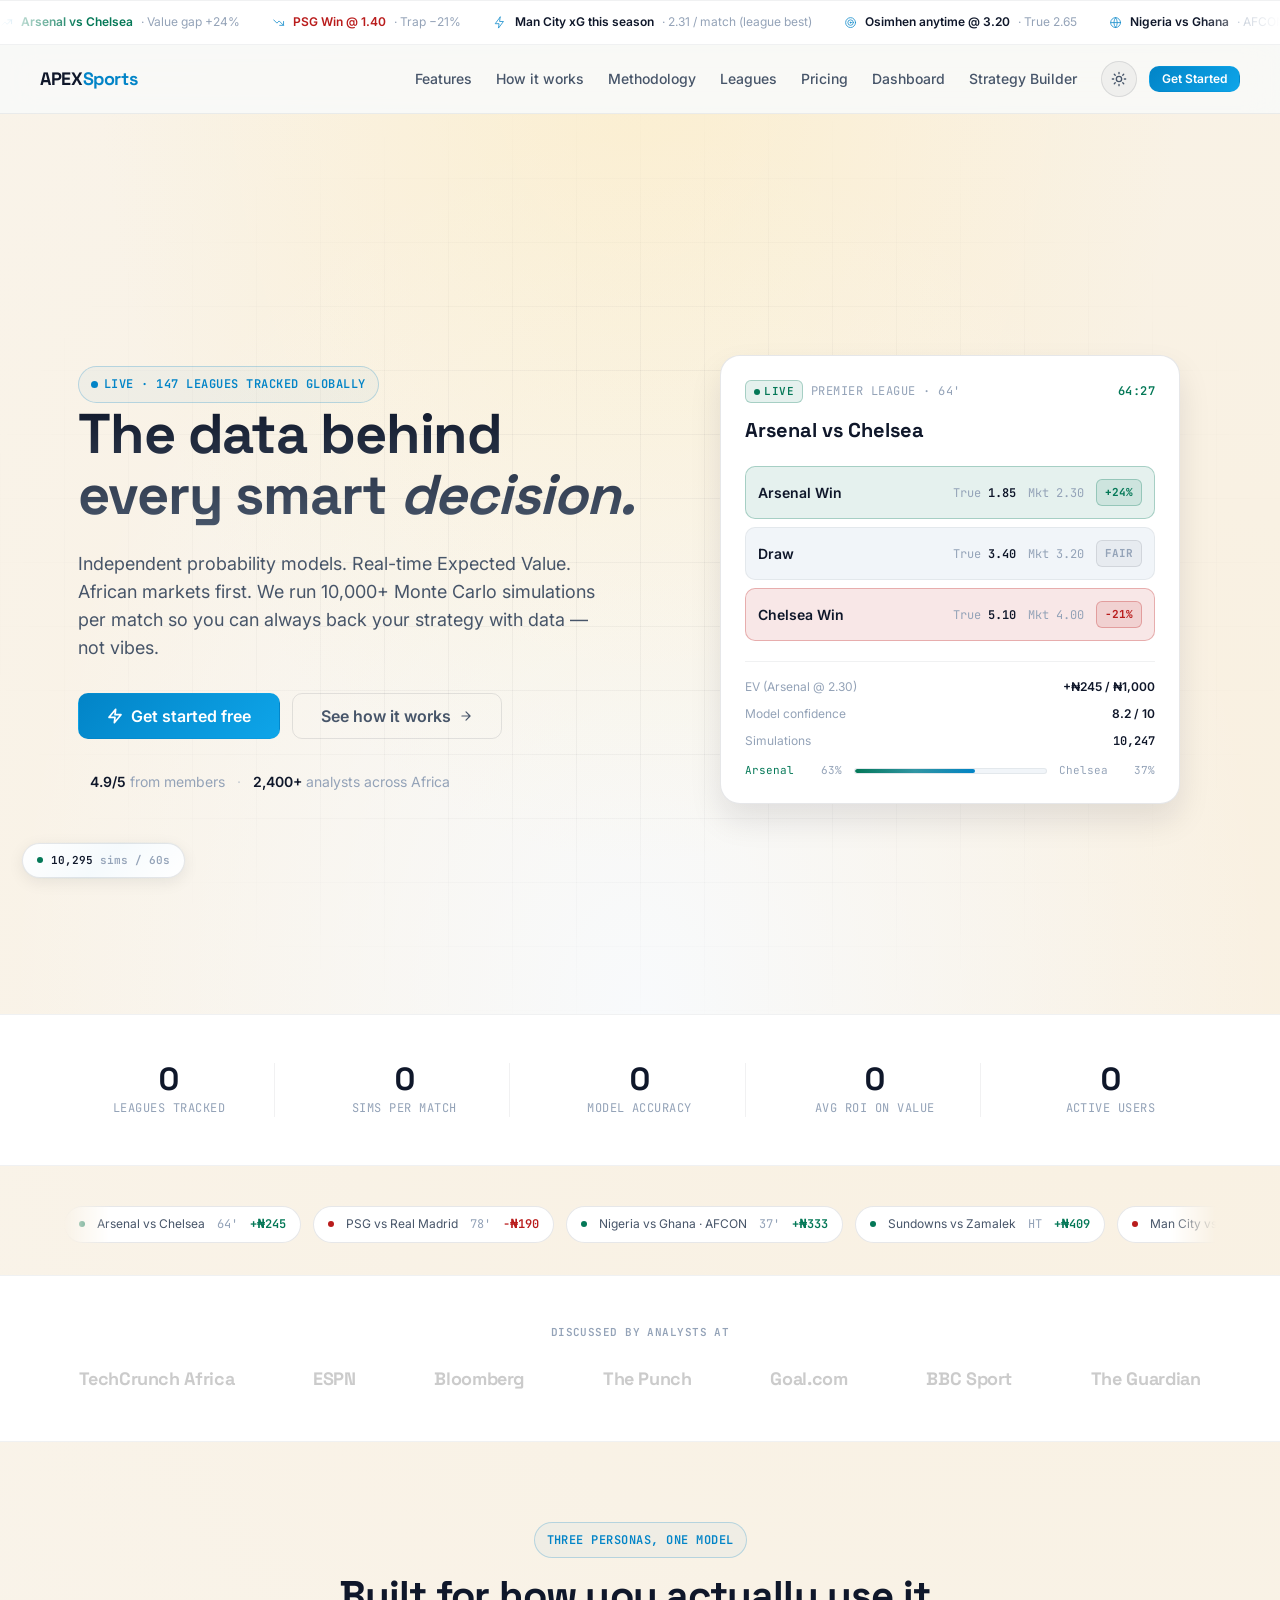
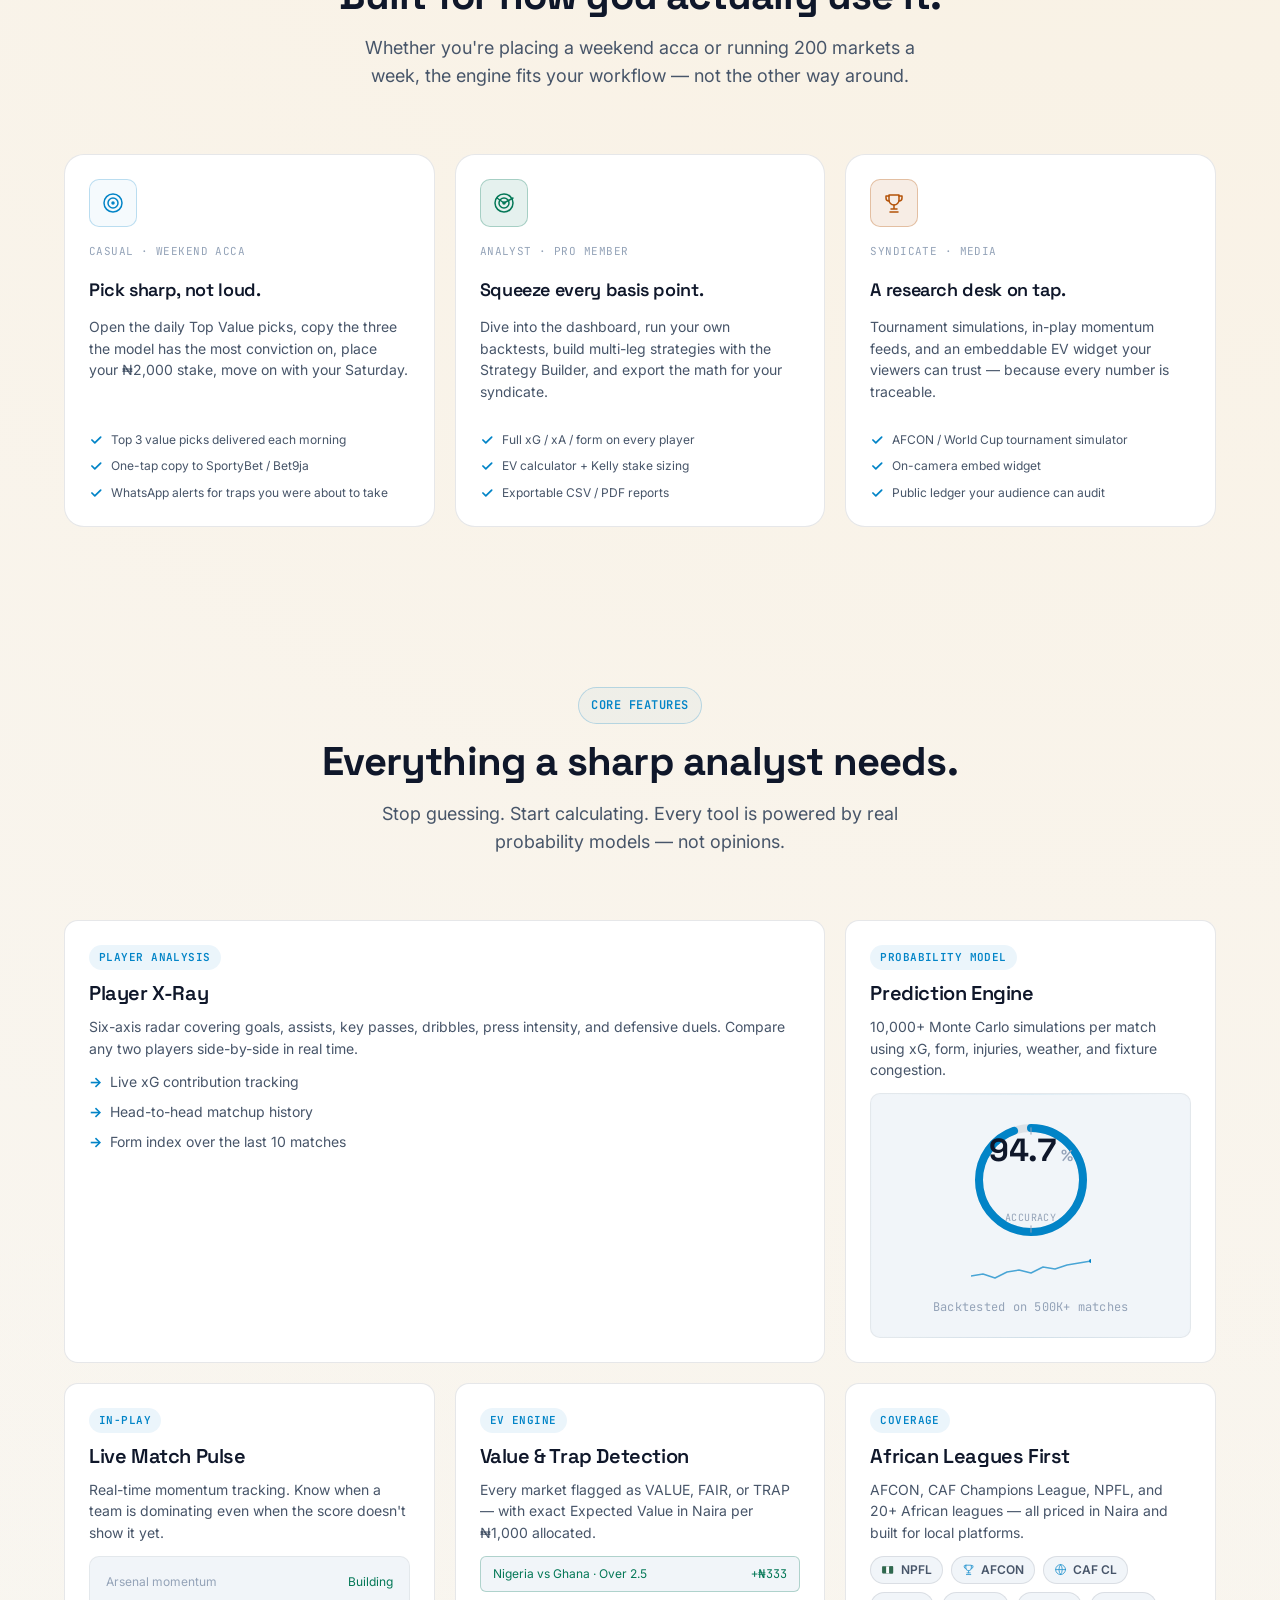
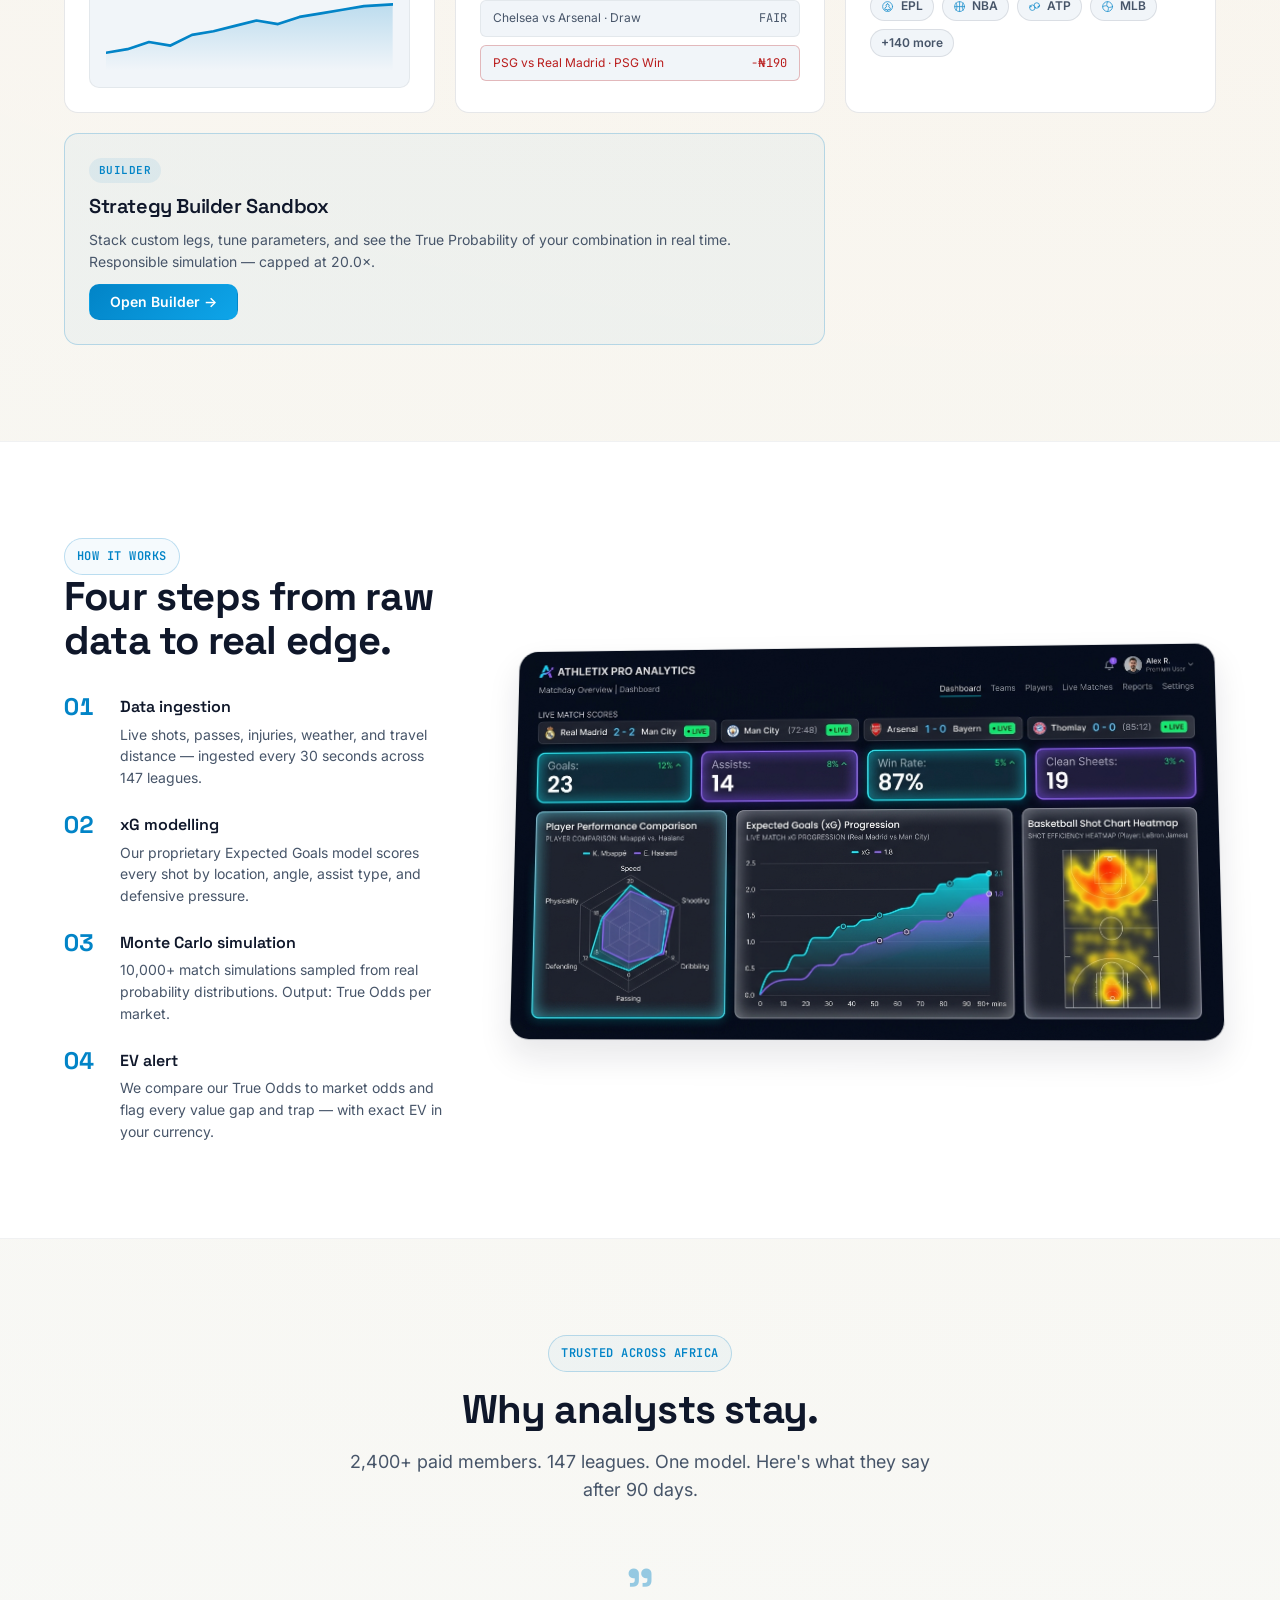
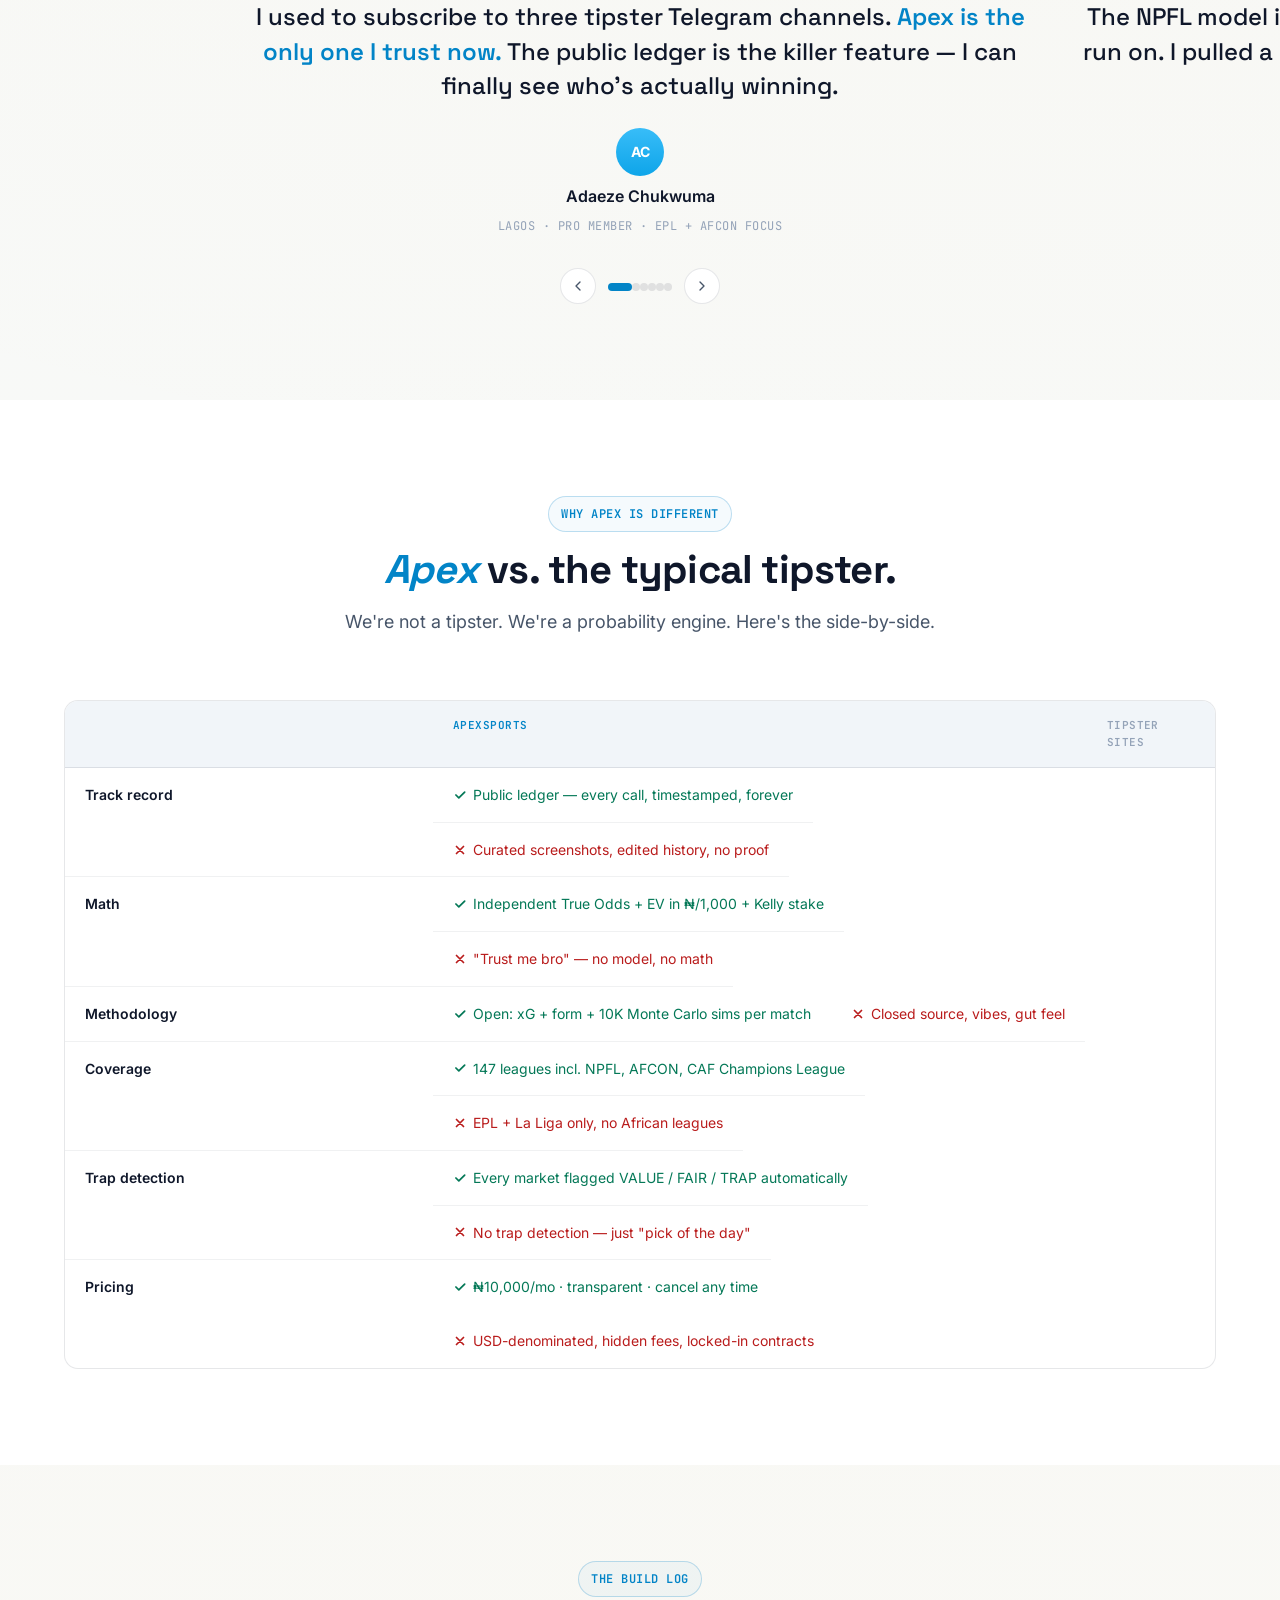
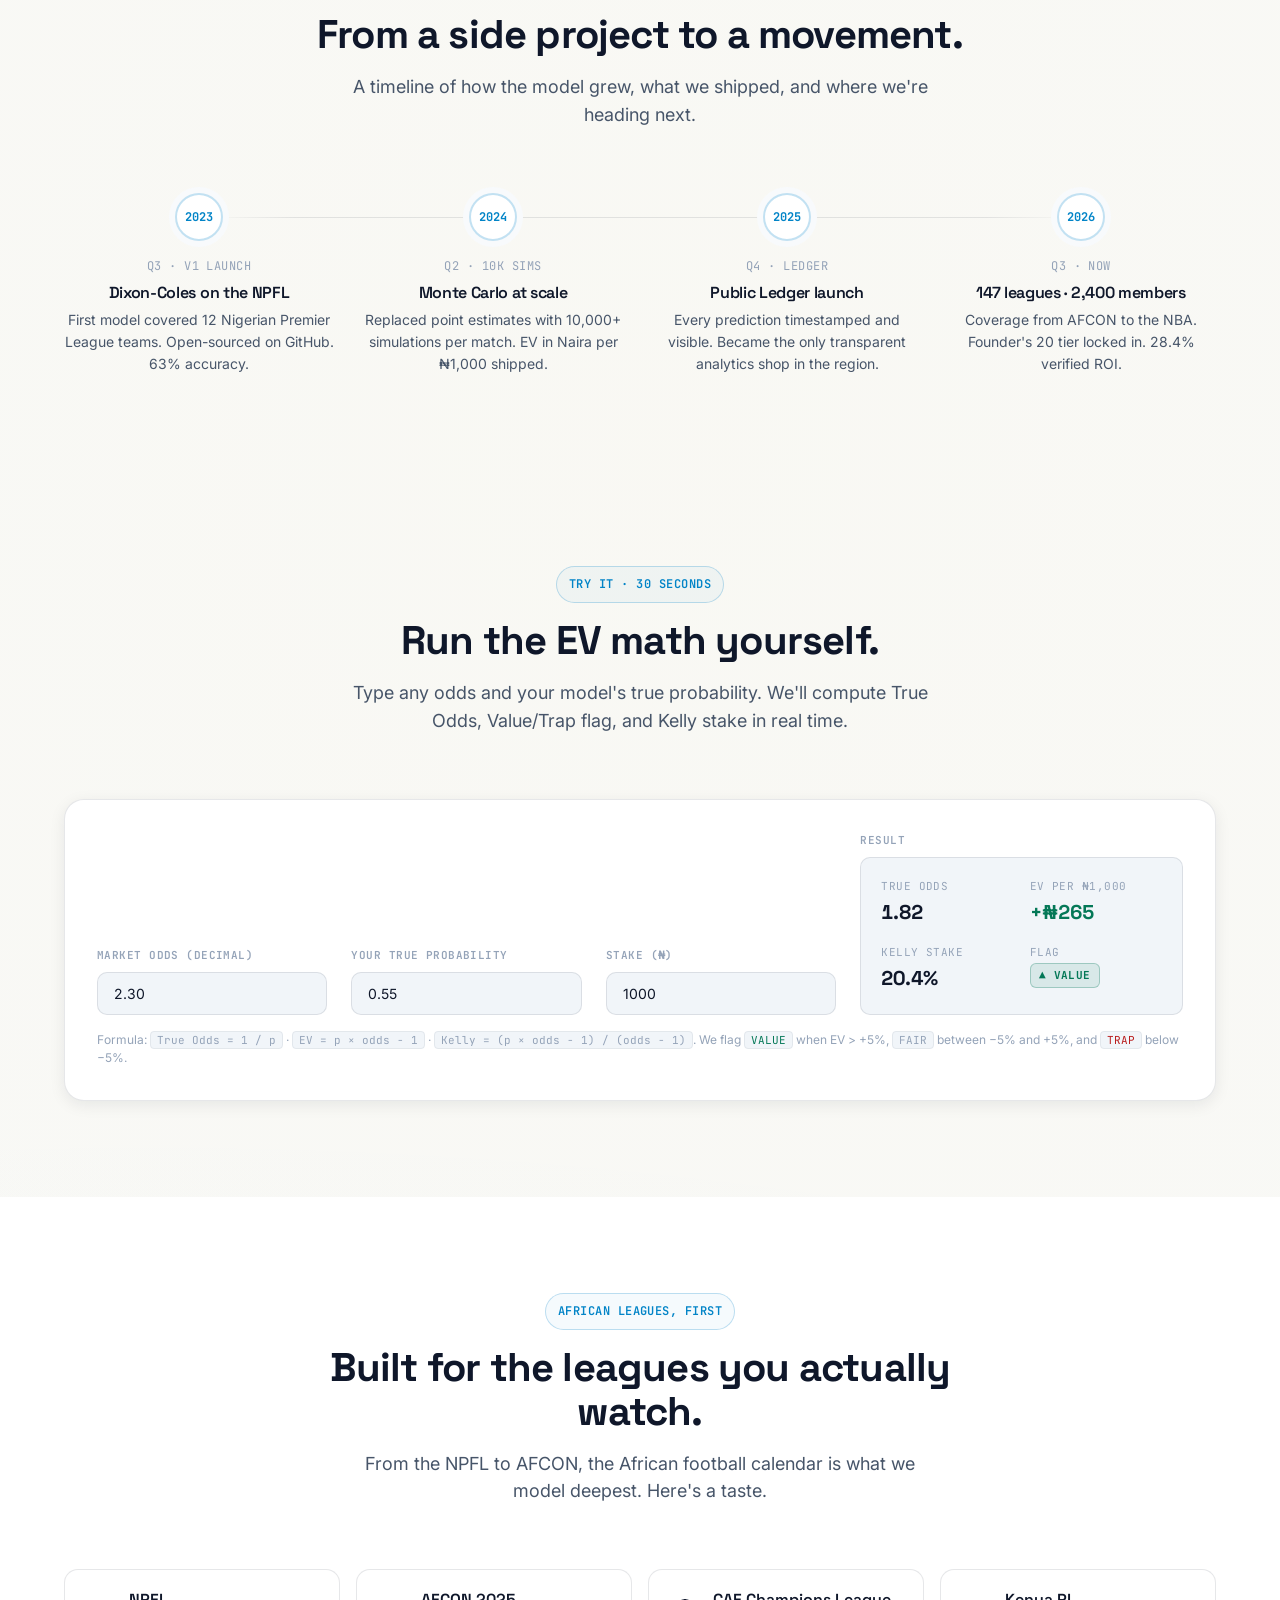
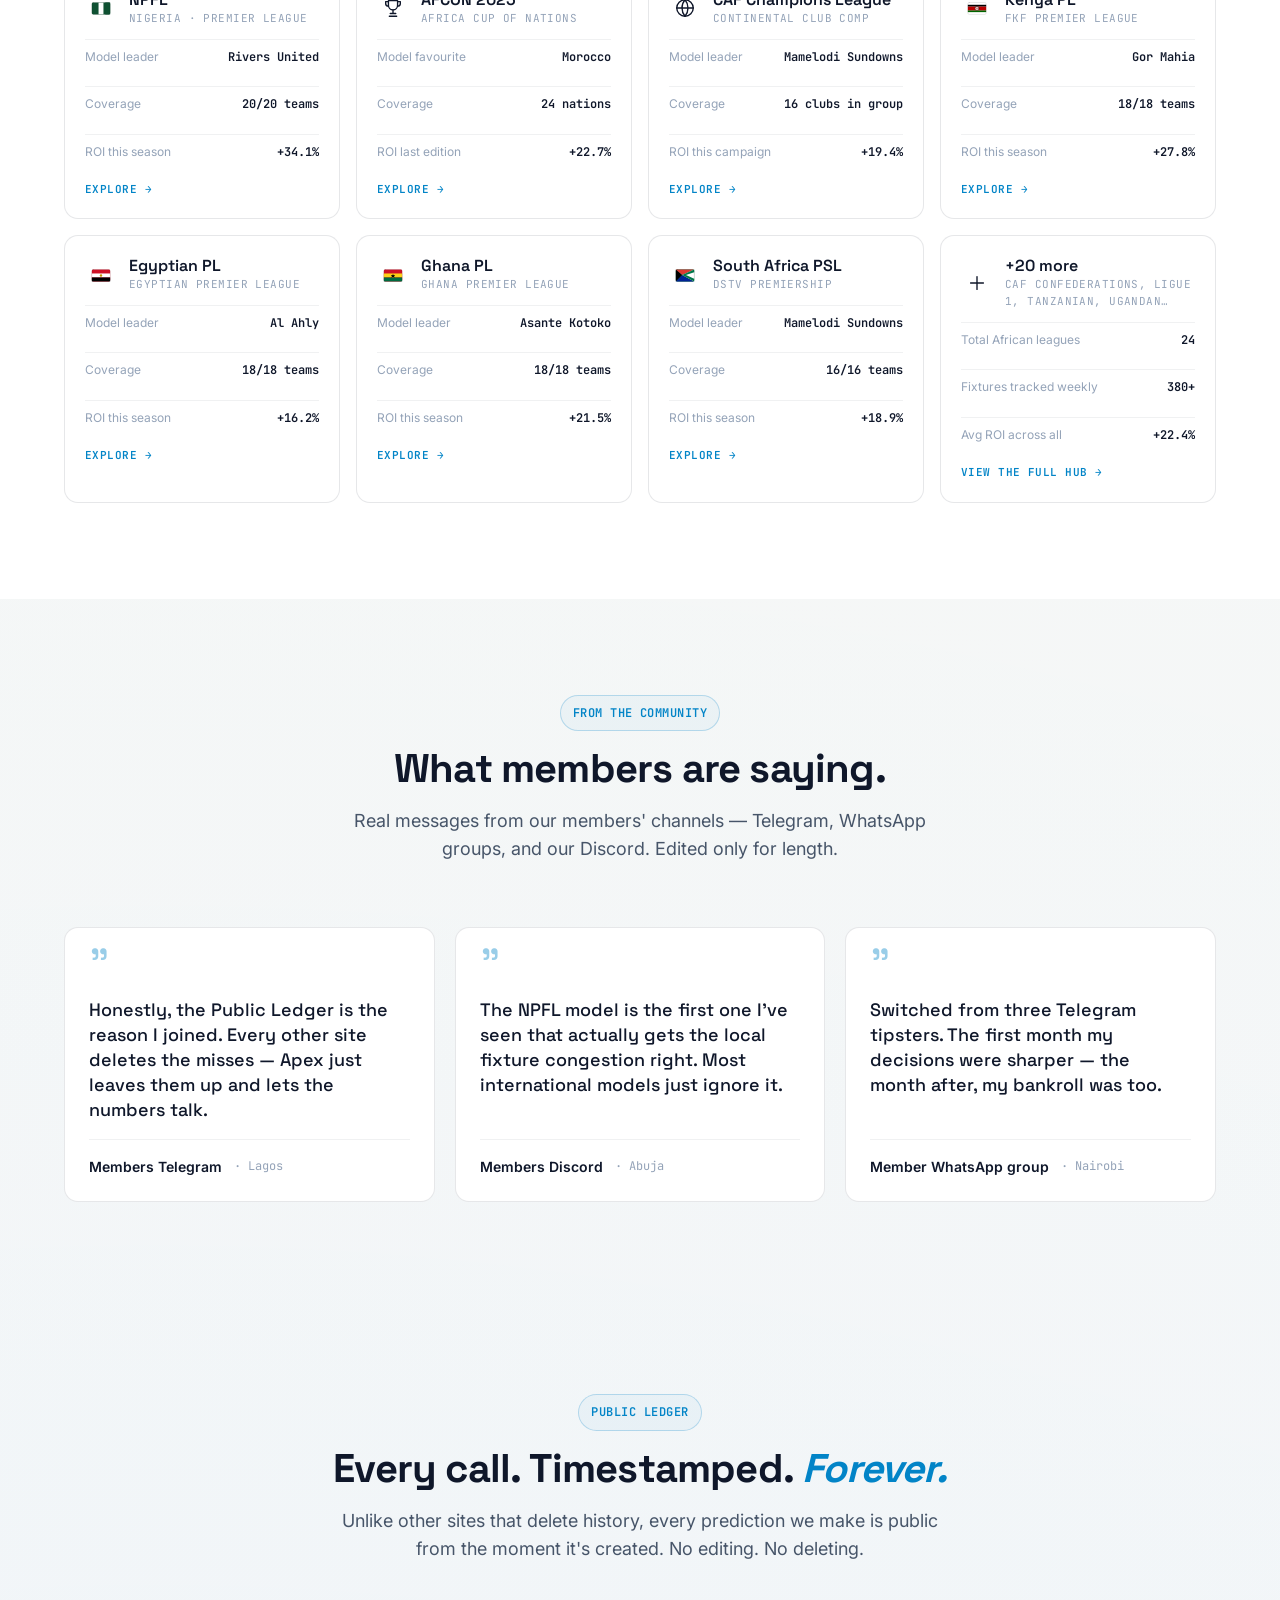
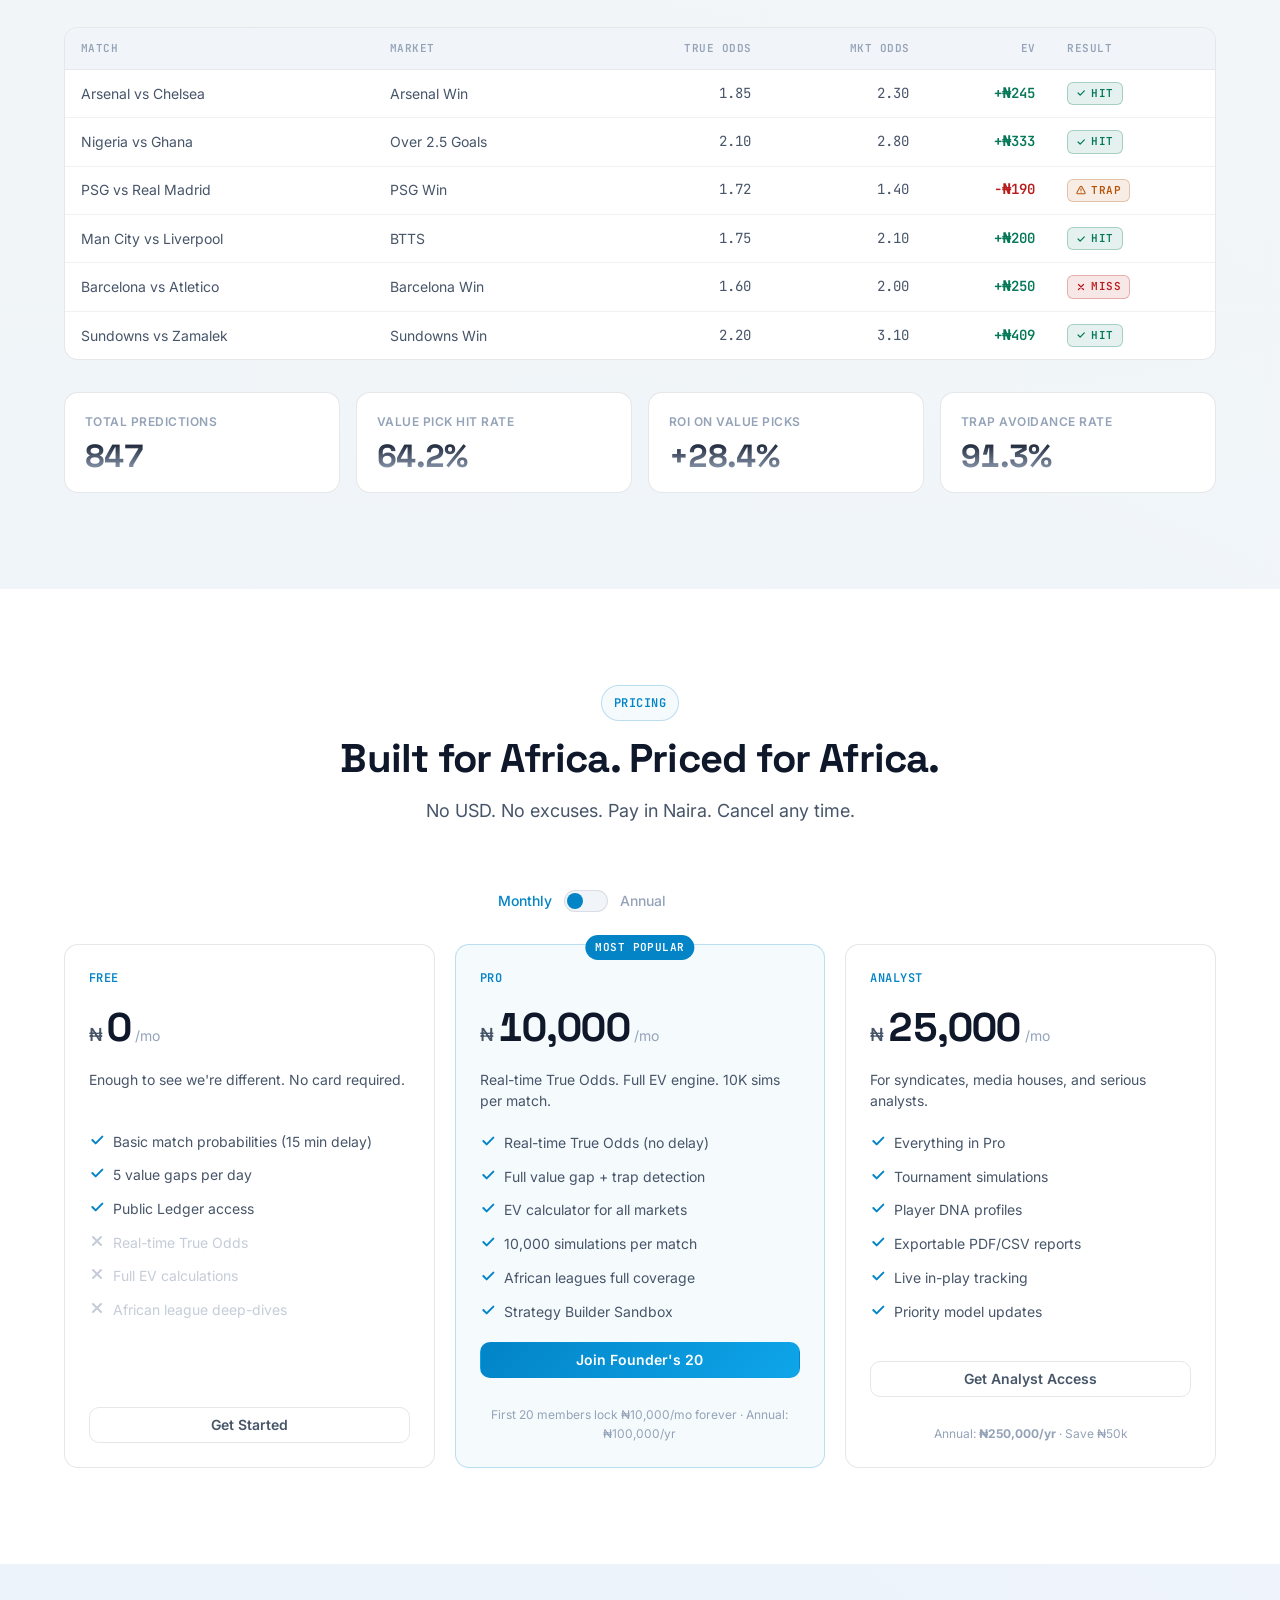
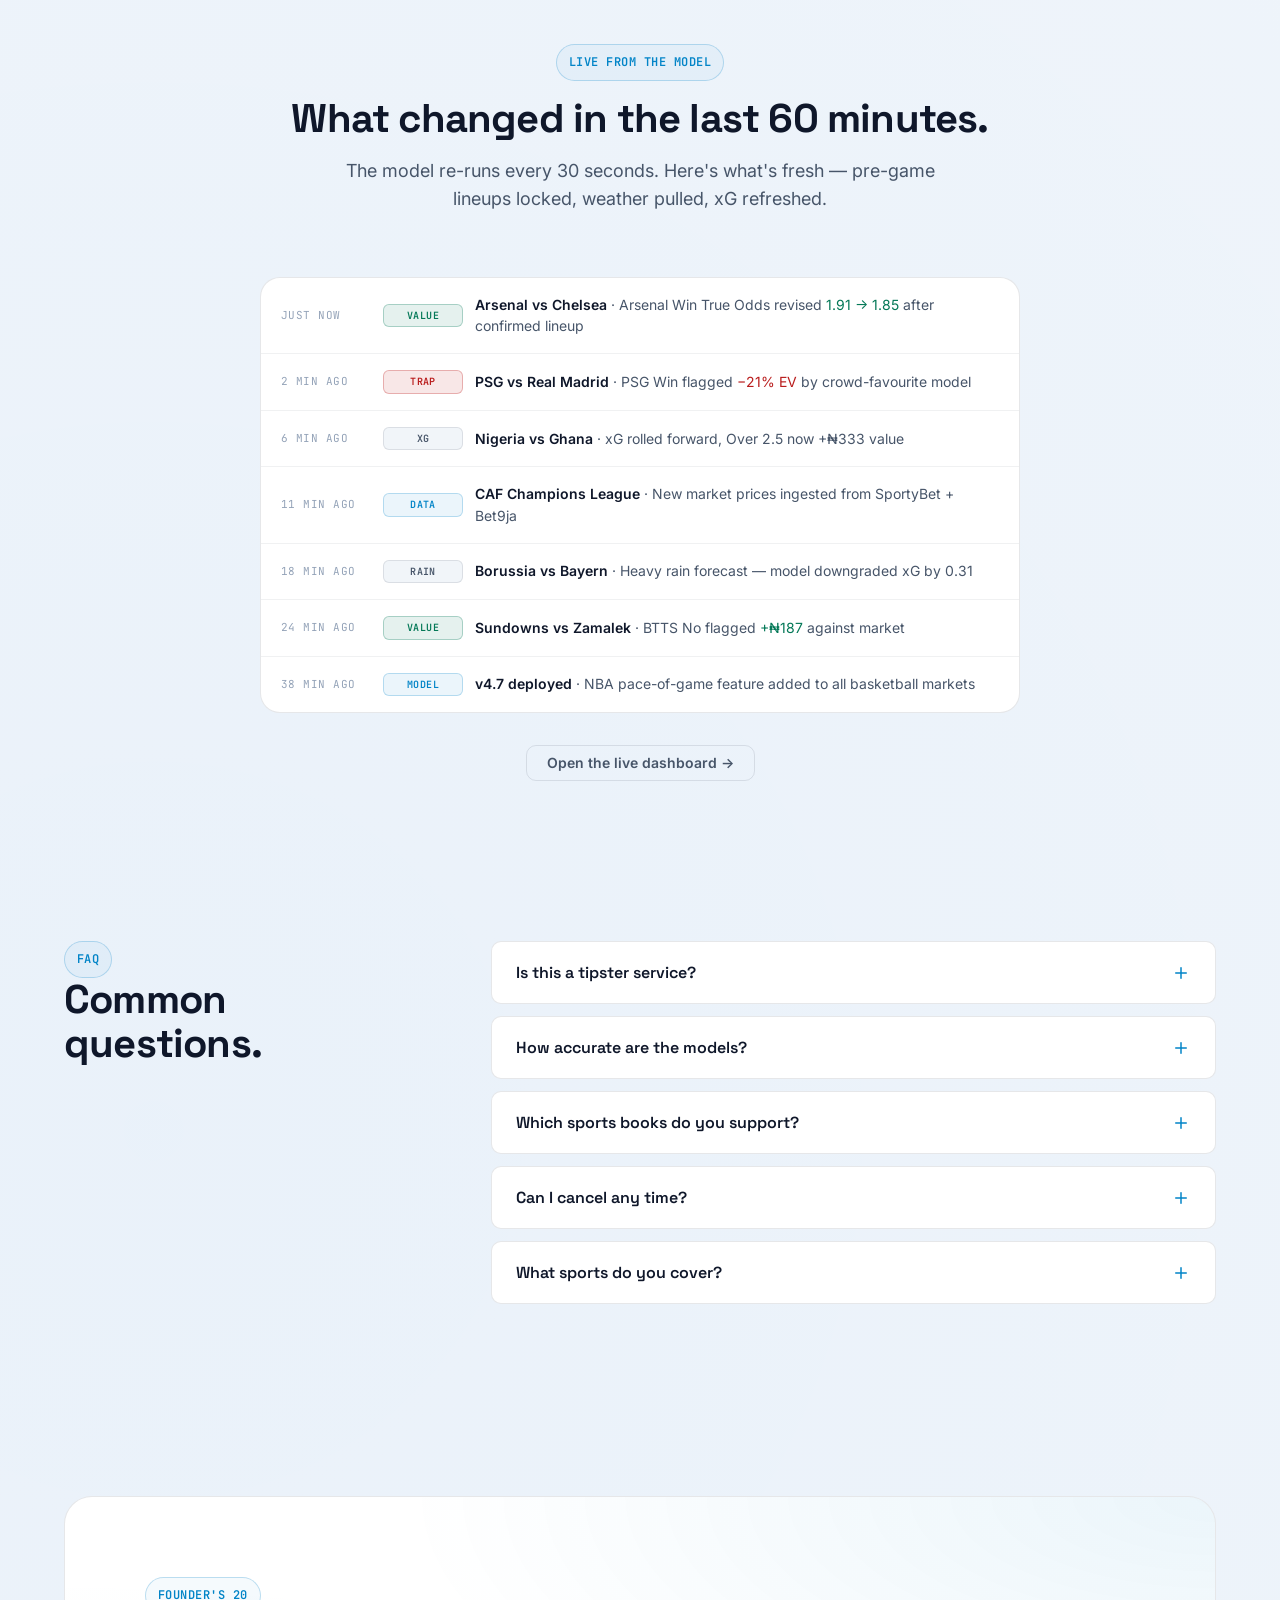
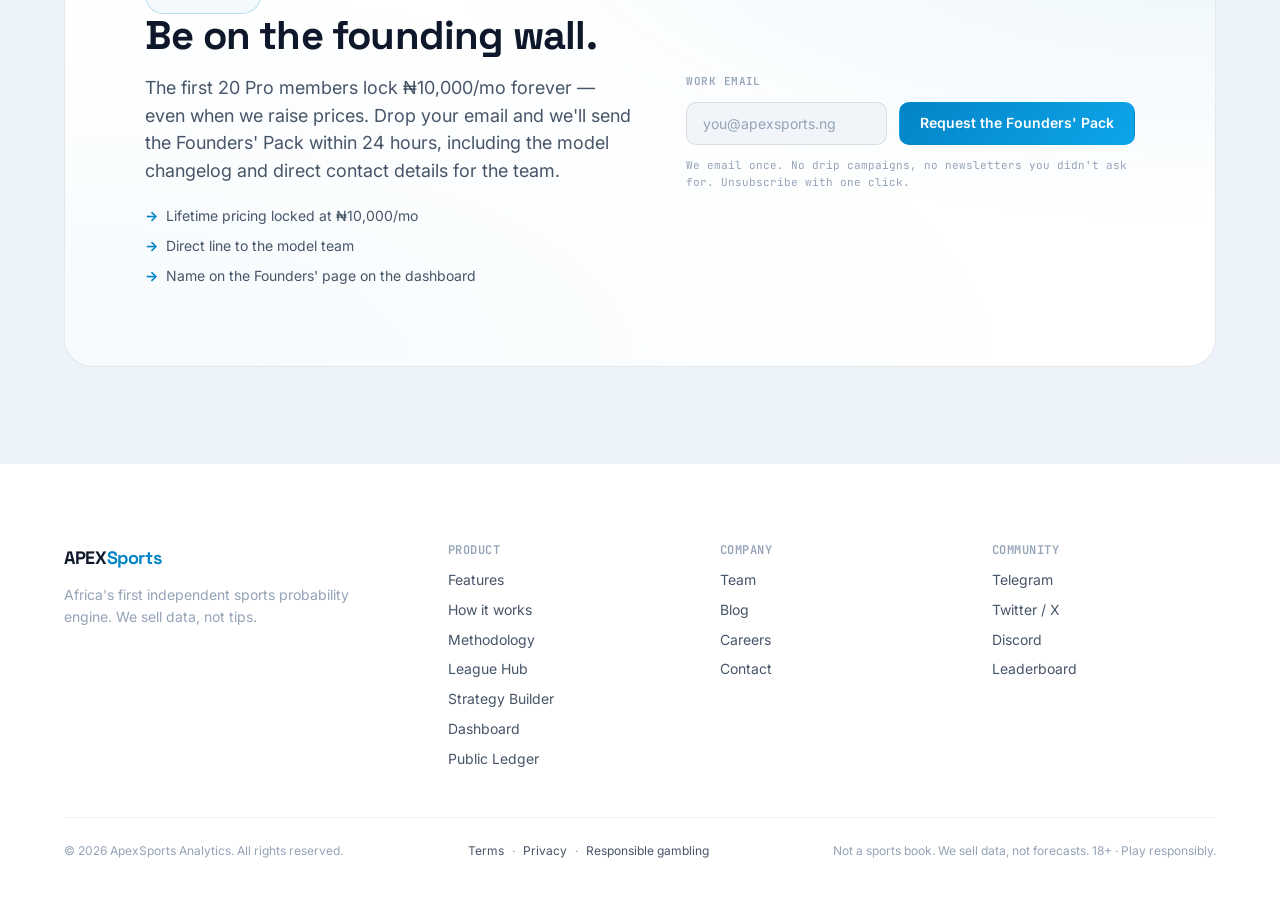
==== index.html @ d422a906 "Rebuild loading screen as animated "Ignition" sequence Replaces the preloader on index, league-hub, " ====
<!DOCTYPE html>
<html lang="en">
<head>
  <meta charset="UTF-8">
  <meta name="viewport" content="width=device-width, initial-scale=1.0">
  <title>ApexSports Analytics — Independent Probability Models for Africa</title>
  <meta name="description" content="ApexSports Analytics builds independent probability models for football, basketball, tennis, and baseball — with real-time Expected Value in Naira and African league coverage from NPFL to AFCON.">
  <meta name="theme-color" content="#06080F">
  <meta name="color-scheme" content="dark light">
  <link rel="canonical" href="https://apexsports.ng/">
  <meta property="og:title" content="ApexSports Analytics — Where Data Meets Sport">
  <meta property="og:description" content="Independent probability models. Real-time EV. African markets first.">
  <meta property="og:type" content="website">
  <meta property="og:url" content="https://apexsports.ng/">
  <meta property="og:site_name" content="ApexSports Analytics">
  <meta property="og:locale" content="en_NG">
  <meta name="twitter:card" content="summary_large_image">
  <meta name="twitter:title" content="ApexSports Analytics — Where Data Meets Sport">
  <meta name="twitter:description" content="Independent probability models. Real-time EV in Naira. African markets first.">
  <link rel="icon" type="image/svg+xml" href="data:image/svg+xml,%3Csvg xmlns='http://www.w3.org/2000/svg' viewBox='0 0 100 100'%3E%3Crect width='100' height='100' rx='22' fill='%230B1220'/%3E%3Cpath d='M50 16L82 82L68 82L62 68L38 68L32 82L18 82Z M44 58L56 58L50 44Z' fill='%2338BDF8'/%3E%3Ccircle cx='50' cy='50' r='3.5' fill='%230B1220'/%3E%3C/svg%3E">
  <script type="application/ld+json">
  {
    "@context": "https://schema.org",
    "@type": "Organization",
    "name": "ApexSports Analytics",
    "url": "https://apexsports.ng",
    "logo": "https://apexsports.ng/icon.svg",
    "description": "Africa's first independent sports probability engine. We sell data, not tips.",
    "foundingDate": "2023",
    "address": { "@type": "PostalAddress", "addressCountry": "NG", "addressLocality": "Lagos" },
    "contactPoint": { "@type": "ContactPoint", "contactType": "customer support", "email": "hello@apexsports.ng", "availableLanguage": ["en"] },
    "sameAs": [
      "https://twitter.com/apexsportsng",
      "https://t.me/apex_alerts"
    ]
  }
  </script>
  <script type="application/ld+json">
  {
    "@context": "https://schema.org",
    "@type": "SoftwareApplication",
    "name": "ApexSports Analytics",
    "applicationCategory": "FinanceApplication",
    "operatingSystem": "Web",
    "description": "Independent sports probability engine with real-time Expected Value, Monte Carlo simulation, and African league coverage.",
    "offers": [
      { "@type": "Offer", "name": "Pro", "price": "10000", "priceCurrency": "NGN", "description": "Real-time True Odds, full EV engine, 10K sims per match." },
      { "@type": "Offer", "name": "Analyst", "price": "25000", "priceCurrency": "NGN", "description": "Tournament simulations, exportable reports, priority model updates." }
    ],
    "aggregateRating": { "@type": "AggregateRating", "ratingValue": "4.9", "reviewCount": "2400", "bestRating": "5" }
  }
  </script>
  <script type="application/ld+json">
  {
    "@context": "https://schema.org",
    "@type": "FAQPage",
    "mainEntity": [
      { "@type": "Question", "name": "Is this a tipster service?", "acceptedAnswer": { "@type": "Answer", "text": "No. We are a data company. We provide probability models and Expected Value analysis. We do not tell you what decisions to make — we show you what the math says." } },
      { "@type": "Question", "name": "How accurate are the models?", "acceptedAnswer": { "@type": "Answer", "text": "Our value pick hit rate sits at 64.2% with a verified +28.4% ROI over the last 12 months — all visible on the Public Ledger." } },
      { "@type": "Question", "name": "Which sports books do you support?", "acceptedAnswer": { "@type": "Answer", "text": "We compare against SportyBet, Bet9ja, 1xBet, Betway, and 12 other major operators to calculate the EV gap. Our True Odds are computed independently from our own xG and Monte Carlo models." } },
      { "@type": "Question", "name": "Can I cancel any time?", "acceptedAnswer": { "@type": "Answer", "text": "Yes. No contracts. No hidden fees. Cancel from your account dashboard in seconds." } },
      { "@type": "Question", "name": "What sports do you cover?", "acceptedAnswer": { "@type": "Answer", "text": "Football, basketball, tennis, and baseball — across 147 leagues globally. African leagues are our priority: AFCON, CAF Champions League, and NPFL are covered in full." } }
    ]
  }
  </script>
  <link rel="preconnect" href="https://fonts.googleapis.com">
  <link rel="preconnect" href="https://fonts.gstatic.com" crossorigin>
  <link href="https://fonts.googleapis.com/css2?family=Space+Grotesk:wght@400;500;600;700&family=Inter:wght@400;500;600;700&family=JetBrains+Mono:wght@400;500;700&display=swap" rel="stylesheet">
  <link rel="stylesheet" href="design-tokens.css?v=6">
  <link rel="stylesheet" href="components.css?v=6">
  <link rel="stylesheet" href="styles.css?v=6">
  <link rel="stylesheet" href="theme.css?v=6">
  <script src="theme.js?v=6"></script>
  <script src="lightning.js?v=6"></script>
</head>
<body>

<!-- Preloader — calibration terminal (wordmark + typed status + progress) -->
<!-- Preloader v2 — "Ignition".
     Three flex rows (top / centre / bottom) so nothing is free-floating
     and elements cannot overlap at any viewport size. Background layers
     and the progress bar are the only absolutely positioned pieces. -->
<!-- Preloader v2 — "Ignition".
     Three flex rows (top / centre / bottom) so nothing is free-floating
     and elements cannot overlap at any viewport size. Background layers
     and the progress bar are the only absolutely positioned pieces. -->
<!-- Preloader v2 — "Ignition".
     Three flex rows (top / centre / bottom) so nothing is free-floating
     and elements cannot overlap at any viewport size. Background layers
     and the progress bar are the only absolutely positioned pieces. -->
<!-- Preloader v2 — "Ignition".
     Three flex rows (top / centre / bottom) so nothing is free-floating
     and elements cannot overlap at any viewport size. Background layers
     and the progress bar are the only absolutely positioned pieces. -->
<!-- Preloader v2 — "Ignition".
     Three flex rows (top / centre / bottom) so nothing is free-floating
     and elements cannot overlap at any viewport size. Background layers
     and the progress bar are the only absolutely positioned pieces. -->
<!-- Preloader v2 — "Ignition".
     Three flex rows (top / centre / bottom) so nothing is free-floating
     and elements cannot overlap at any viewport size. Background layers
     and the progress bar are the only absolutely positioned pieces. -->
<!-- Preloader v2 — "Ignition".
     Three flex rows (top / centre / bottom) so nothing is free-floating
     and elements cannot overlap at any viewport size. Background layers
     and the progress bar are the only absolutely positioned pieces. -->
<!-- Preloader v2 — "Ignition".
     Three flex rows (top / centre / bottom) so nothing is free-floating
     and elements cannot overlap at any viewport size. Background layers
     and the progress bar are the only absolutely positioned pieces. -->
<!-- Preloader v2 — "Ignition".
     Three flex rows (top / centre / bottom) so nothing is free-floating
     and elements cannot overlap at any viewport size. Background layers
     and the progress bar are the only absolutely positioned pieces. -->
<!-- Preloader v2 — "Ignition".
     Three flex rows (top / centre / bottom) so nothing is free-floating
     and elements cannot overlap at any viewport size. Background layers
     and the progress bar are the only absolutely positioned pieces. -->
<!-- Preloader v2 — "Ignition".
     Three flex rows (top / centre / bottom) so nothing is free-floating
     and elements cannot overlap at any viewport size. Background layers
     and the progress bar are the only absolutely positioned pieces. -->
<!-- Preloader v2 — "Ignition".
     Three flex rows (top / centre / bottom) so nothing is free-floating
     and elements cannot overlap at any viewport size. Background layers
     and the progress bar are the only absolutely positioned pieces. -->
<!-- Preloader v2 — "Ignition".
     Three flex rows (top / centre / bottom) so nothing is free-floating
     and elements cannot overlap at any viewport size. Background layers
     and the progress bar are the only absolutely positioned pieces. -->
<!-- Preloader v2 — "Ignition".
     Three flex rows (top / centre / bottom) so nothing is free-floating
     and elements cannot overlap at any viewport size. Background layers
     and the progress bar are the only absolutely positioned pieces. -->
<div class="pl" id="preloader" role="status" aria-live="polite" aria-label="Loading">

  <div class="pl__fx" aria-hidden="true">
    <div class="pl__blob pl__blob--1"></div>
    <div class="pl__blob pl__blob--2"></div>
    <div class="pl__blob pl__blob--3"></div>
    <div class="pl__blob pl__blob--4"></div>
    <div class="pl__blob pl__blob--5"></div>
    <div class="pl__floor"></div>
    <div class="pl__ring" style="--r:0"></div>
    <div class="pl__ring" style="--r:1"></div>
    <div class="pl__ring" style="--r:2"></div>
    <canvas class="pl__net" data-pl-net></canvas>
    <div class="pl__streaks">
      <i class="pl__streak" style="--s:0"></i>
      <i class="pl__streak" style="--s:1"></i>
      <i class="pl__streak" style="--s:2"></i>
      <i class="pl__streak" style="--s:3"></i>
      <i class="pl__streak" style="--s:4"></i>
      <i class="pl__streak" style="--s:5"></i>
      <i class="pl__streak" style="--s:6"></i>
    </div>
    <div class="pl__scan"></div>
    <div class="pl__glitch"></div>
    <div class="pl__grain"></div>
    <div class="pl__vig"></div>
    <div class="pl__frame"></div>
  </div>

  <div class="pl__row">
    <span class="pl__tag"><span class="pl__led"></span>Boot sequence</span>
    <span class="pl__row-right">
      <span class="pl__tag pl__tag--right">Node · af-south-1</span>
      <button class="pl__skip" type="button" data-pl-skip>Skip</button>
    </span>
  </div>

  <div class="pl__centre">
    <h1 class="pl__mark">
      <span class="pl__sleeve"><span class="pl__word" style="--i:0">Apex</span></span>
      <span class="pl__sleeve"><span class="pl__word pl__word--grad" style="--i:1">Sports</span></span>
    </h1>
    <p class="pl__tagline">Probability Engine · v4.7.2</p>
    <p class="pl__status">
      <span class="pl__status-dot" aria-hidden="true"></span>
      <span data-pl-status>Booting model runtime</span>
    </p>
  </div>

  <div class="pl__row pl__row--bottom">
    <div class="pl__count" aria-hidden="true">
      <span data-pl-num>00</span><span class="pl__count-pct">%</span>
    </div>

    <div class="pl__stats" aria-hidden="true">
      <div class="pl__stat">
        <span class="pl__stat-num" data-pl-stat="sims" data-to="10247">0</span>
        <span class="pl__stat-label">Simulations</span>
      </div>
      <div class="pl__stat">
        <span class="pl__stat-num" data-pl-stat="leagues" data-to="147">0</span>
        <span class="pl__stat-label">Leagues</span>
      </div>
      <div class="pl__stat">
        <span class="pl__stat-num" data-pl-stat="models" data-to="12">0</span>
        <span class="pl__stat-label">Models</span>
      </div>
    </div>

    <div class="pl__log" data-pl-log aria-hidden="true"></div>
  </div>

  <div class="pl__bar" role="progressbar" aria-valuemin="0" aria-valuemax="100" aria-valuenow="0" aria-label="Loading progress">
    <div class="pl__bar-fill" data-pl-fill></div>
  </div>
</div>

<!-- Live ticker -->
<div class="ticker" aria-hidden="true">
  <div class="ticker__track" id="tickerTrack">
    <span class="ticker__item ticker__item--pos"><svg class="icon"><use href="#i-trending-up"/></svg> <strong>Arsenal vs Chelsea</strong> · Value gap +24%</span>
    <span class="ticker__item ticker__item--neg"><svg class="icon"><use href="#i-trending-down"/></svg> <strong>PSG Win @ 1.40</strong> · Trap −21%</span>
    <span class="ticker__item"><svg class="icon"><use href="#i-zap"/></svg> <strong>Man City xG this season</strong> · 2.31 / match (league best)</span>
    <span class="ticker__item"><svg class="icon"><use href="#i-target"/></svg> <strong>Osimhen anytime @ 3.20</strong> · True 2.65</span>
    <span class="ticker__item"><svg class="icon"><use href="#i-globe"/></svg> <strong>Nigeria vs Ghana</strong> · AFCON qualifier · simulation live</span>
    <span class="ticker__item"><svg class="icon"><use href="#i-radar"/></svg> <strong>10,247 simulations</strong> completed in the last 60s</span>
    <span class="ticker__item ticker__item--pos"><svg class="icon"><use href="#i-trending-up"/></svg> <strong>Arsenal vs Chelsea</strong> · Value gap +24%</span>
    <span class="ticker__item ticker__item--neg"><svg class="icon"><use href="#i-trending-down"/></svg> <strong>PSG Win @ 1.40</strong> · Trap −21%</span>
    <span class="ticker__item"><svg class="icon"><use href="#i-zap"/></svg> <strong>Man City xG this season</strong> · 2.31 / match (league best)</span>
    <span class="ticker__item"><svg class="icon"><use href="#i-target"/></svg> <strong>Osimhen anytime @ 3.20</strong> · True 2.65</span>
    <span class="ticker__item"><svg class="icon"><use href="#i-globe"/></svg> <strong>Nigeria vs Ghana</strong> · AFCON qualifier · simulation live</span>
    <span class="ticker__item"><svg class="icon"><use href="#i-radar"/></svg> <strong>10,247 simulations</strong> completed in the last 60s</span>
  </div>
</div>

<!-- Top nav -->
<nav class="nav" id="navbar">
  <div class="container nav__inner">
    <a href="#" class="nav__brand">APEX<strong>Sports</strong></a>
    <div class="nav__links" id="navLinks">
      <a href="#features" class="nav__link">Features</a>
      <a href="#showcase" class="nav__link">How it works</a>
      <a href="methodology.html" class="nav__link">Methodology</a>
      <a href="league-hub.html" class="nav__link">Leagues</a>
      <a href="#pricing" class="nav__link">Pricing</a>
      <a href="dashboard.html" class="nav__link">Dashboard</a>
      <a href="strategy-builder.html" class="nav__link">Strategy Builder</a>
      <div class="nav__cta">
        <button type="button" class="theme-toggle" id="themeToggle" aria-label="Toggle light/dark theme">
          <svg class="icon-moon" viewBox="0 0 24 24" width="16" height="16" fill="none" stroke="currentColor" stroke-width="2" stroke-linecap="round" stroke-linejoin="round" aria-hidden="true">
            <path d="M21 12.79A9 9 0 1 1 11.21 3 7 7 0 0 0 21 12.79z"/>
          </svg>
          <svg class="icon-sun" viewBox="0 0 24 24" width="16" height="16" fill="none" stroke="currentColor" stroke-width="2" stroke-linecap="round" stroke-linejoin="round" aria-hidden="true">
            <circle cx="12" cy="12" r="4"/>
            <path d="M12 2v2M12 20v2M4.93 4.93l1.41 1.41M17.66 17.66l1.41 1.41M2 12h2M20 12h2M4.93 19.07l1.41-1.41M17.66 6.34l1.41-1.41"/>
          </svg>
        </button>
        <a href="#pricing" class="btn btn--primary btn--sm">Get Started</a>
      </div>
    </div>
    <button class="nav__mobile-toggle" id="mobileToggle" aria-label="Menu">
      <span></span><span></span><span></span>
    </button>
  </div>
</nav>

<!-- Hero -->
<section class="hero" id="hero">
  <canvas class="lightning-canvas" id="heroCanvas" aria-hidden="true"></canvas>
  <div class="gradient-mesh" aria-hidden="true"></div>
  <div class="container hero__inner">
    <div class="hero__content reveal">
      <span class="eyebrow" data-pulse>Live · 147 leagues tracked globally</span>
      <h1 class="hero__title">
        The data behind<br>
        every smart <span class="title-flair">decision.</span>
      </h1>
      <p class="hero__sub">
        Independent probability models. Real-time Expected Value. African markets first.
        We run 10,000+ Monte Carlo simulations per match so you can always back your strategy with data — not vibes.
      </p>
      <div class="hero__actions">
        <a href="#pricing" class="btn btn--primary btn--lg">
          <svg viewBox="0 0 24 24" width="16" height="16" fill="none" stroke="currentColor" stroke-width="2.5" stroke-linecap="round" stroke-linejoin="round" aria-hidden="true"><path d="M13 2L3 14h9l-1 8 10-12h-9l1-8z"/></svg>
          Get started free
        </a>
        <a href="#showcase" class="btn btn--ghost btn--lg">
          See how it works
          <svg viewBox="0 0 24 24" width="14" height="14" fill="none" stroke="currentColor" stroke-width="2" stroke-linecap="round" stroke-linejoin="round" aria-hidden="true"><path d="M5 12h14M12 5l7 7-7 7"/></svg>
        </a>
      </div>
      <div class="hero__proof">
        <div class="hero__proof-meta">
          <span class="stars" aria-hidden="true">
            <svg class="icon" viewBox="0 0 24 24" fill="currentColor" stroke="currentColor" stroke-width="1.5" stroke-linecap="round" stroke-linejoin="round"><path d="M12 2.5l2.95 6.36 6.55.95-4.75 4.62 1.12 6.54L12 17.88 6.13 20.97l1.12-6.54L2.5 9.81l6.55-.95L12 2.5z"/></svg>
            <svg class="icon" viewBox="0 0 24 24" fill="currentColor" stroke="currentColor" stroke-width="1.5" stroke-linecap="round" stroke-linejoin="round"><path d="M12 2.5l2.95 6.36 6.55.95-4.75 4.62 1.12 6.54L12 17.88 6.13 20.97l1.12-6.54L2.5 9.81l6.55-.95L12 2.5z"/></svg>
            <svg class="icon" viewBox="0 0 24 24" fill="currentColor" stroke="currentColor" stroke-width="1.5" stroke-linecap="round" stroke-linejoin="round"><path d="M12 2.5l2.95 6.36 6.55.95-4.75 4.62 1.12 6.54L12 17.88 6.13 20.97l1.12-6.54L2.5 9.81l6.55-.95L12 2.5z"/></svg>
            <svg class="icon" viewBox="0 0 24 24" fill="currentColor" stroke="currentColor" stroke-width="1.5" stroke-linecap="round" stroke-linejoin="round"><path d="M12 2.5l2.95 6.36 6.55.95-4.75 4.62 1.12 6.54L12 17.88 6.13 20.97l1.12-6.54L2.5 9.81l6.55-.95L12 2.5z"/></svg>
            <svg class="icon" viewBox="0 0 24 24" fill="currentColor" stroke="currentColor" stroke-width="1.5" stroke-linecap="round" stroke-linejoin="round"><path d="M12 2.5l2.95 6.36 6.55.95-4.75 4.62 1.12 6.54L12 17.88 6.13 20.97l1.12-6.54L2.5 9.81l6.55-.95L12 2.5z"/></svg>
          </span>
          <span><strong>4.9/5</strong> from members</span>
          <span class="hero__proof-sep" aria-hidden="true">·</span>
          <span><strong>2,400+</strong> analysts across Africa</span>
        </div>
      </div>
    </div>

    <div class="hero__visual reveal reveal-delay-1">
      <div class="live-card">
        <div class="live-card__head">
          <span class="badge badge--live badge--dot">LIVE</span>
          <span>Premier League · 64'</span>
          <span class="live-card__time" id="heroTime">64:22</span>
        </div>
        <div class="live-card__title">Arsenal vs Chelsea</div>
        <div class="live-card__list">
          <div class="odd-row odd-row--value">
            <span class="odd-row__name">Arsenal Win</span>
            <span class="odd-row__num">True <b>1.85</b></span>
            <span class="odd-row__num">Mkt 2.30</span>
            <span class="odd-row__pill odd-row__pill--value"><svg class="icon" viewBox="0 0 24 24" width="11" height="11" aria-hidden="true"><path d="M3 17l6-6 4 4 8-8M14 7h7v7" fill="none" stroke="currentColor" stroke-width="2.5" stroke-linecap="round" stroke-linejoin="round"/></svg> +24%</span>
          </div>
          <div class="odd-row">
            <span class="odd-row__name">Draw</span>
            <span class="odd-row__num">True <b>3.40</b></span>
            <span class="odd-row__num">Mkt 3.20</span>
            <span class="odd-row__pill odd-row__pill--fair">FAIR</span>
          </div>
          <div class="odd-row odd-row--trap">
            <span class="odd-row__name">Chelsea Win</span>
            <span class="odd-row__num">True <b>5.10</b></span>
            <span class="odd-row__num">Mkt 4.00</span>
            <span class="odd-row__pill odd-row__pill--trap"><svg class="icon" viewBox="0 0 24 24" width="11" height="11" aria-hidden="true"><path d="M3 7l6 6 4-4 8 8M14 17h7v-7" fill="none" stroke="currentColor" stroke-width="2.5" stroke-linecap="round" stroke-linejoin="round"/></svg> −21%</span>
          </div>
        </div>
        <div class="live-card__stats">
          <div class="live-card__stat"><span>EV (Arsenal @ 2.30)</span><strong class="text-pos">+₦245 / ₦1,000</strong></div>
          <div class="live-card__stat"><span>Model confidence</span><strong>8.2 / 10</strong></div>
          <div class="live-card__stat"><span>Simulations</span><strong class="mono">10,247</strong></div>
        </div>
        <div class="live-card__progress" aria-label="Match momentum">
          <span class="live-card__progress-label">
            <span class="text-pos">Arsenal</span>
            <span class="text-muted">63%</span>
          </span>
          <div class="live-card__progress-bar">
            <div class="live-card__progress-fill" id="heroMomFill" style="width:63%"></div>
          </div>
          <span class="live-card__progress-label">
            <span class="text-muted">Chelsea</span>
            <span class="text-muted">37%</span>
          </span>
        </div>
      </div>
    </div>
  </div>
</section>

<!-- Stats strip -->
<section class="stats-strip">
  <div class="container">
    <div class="stats-strip__inner">
      <div class="stats-strip__cell">
        <div class="stats-strip__num" data-target="147" data-suffix="+">0</div>
        <div class="stats-strip__lbl">Leagues tracked</div>
      </div>
      <div class="stats-strip__cell">
        <div class="stats-strip__num" data-target="10000" data-suffix="+">0</div>
        <div class="stats-strip__lbl">Sims per match</div>
      </div>
      <div class="stats-strip__cell">
        <div class="stats-strip__num" data-target="94.7" data-suffix="%" data-decimal="true">0</div>
        <div class="stats-strip__lbl">Model accuracy</div>
      </div>
      <div class="stats-strip__cell">
        <div class="stats-strip__num" data-target="28.4" data-suffix="%" data-decimal="true">0</div>
        <div class="stats-strip__lbl">Avg ROI on value</div>
      </div>
      <div class="stats-strip__cell">
        <div class="stats-strip__num" data-target="2400" data-suffix="+">0</div>
        <div class="stats-strip__lbl">Active users</div>
      </div>
    </div>
  </div>
</section>

<!-- Live match strip -->
<section class="section--tight" aria-label="Live matches right now" style="padding-block:var(--space-6) var(--space-4);">
  <div class="container">
    <div class="live-strip reveal" id="liveStrip">
      <div class="live-strip__item"><span class="live-strip__dot"></span><span>Arsenal vs Chelsea</span><span class="live-strip__time">64'</span><span class="live-strip__ev pos">+₦245</span></div>
      <div class="live-strip__item is-neg"><span class="live-strip__dot"></span><span>PSG vs Real Madrid</span><span class="live-strip__time">78'</span><span class="live-strip__ev neg">−₦190</span></div>
      <div class="live-strip__item"><span class="live-strip__dot"></span><span>Nigeria vs Ghana · AFCON</span><span class="live-strip__time">37'</span><span class="live-strip__ev pos">+₦333</span></div>
      <div class="live-strip__item"><span class="live-strip__dot"></span><span>Sundowns vs Zamalek</span><span class="live-strip__time">HT</span><span class="live-strip__ev pos">+₦409</span></div>
      <div class="live-strip__item is-neg"><span class="live-strip__dot"></span><span>Man City vs Liverpool</span><span class="live-strip__time">82'</span><span class="live-strip__ev neg">−₦118</span></div>
      <div class="live-strip__item"><span class="live-strip__dot"></span><span>Al Ahly vs Zamalek</span><span class="live-strip__time">55'</span><span class="live-strip__ev pos">+₦178</span></div>
      <div class="live-strip__item"><span class="live-strip__dot"></span><span>Gor Mahia vs Tusker</span><span class="live-strip__time">23'</span><span class="live-strip__ev pos">+₦92</span></div>
      <div class="live-strip__item is-neg"><span class="live-strip__dot"></span><span>Asante Kotoko vs Hearts</span><span class="live-strip__time">FT</span><span class="live-strip__ev neg">−₦66</span></div>
    </div>
  </div>
</section>

<!-- Press / As featured in -->
<section class="press-strip">
  <div class="container">
    <p class="press-strip__label">Discussed by analysts at</p>
    <div class="press-strip__row">
      <span class="press-logo">TechCrunch Africa</span>
      <span class="press-logo">ESPN</span>
      <span class="press-logo">Bloomberg</span>
      <span class="press-logo">The Punch</span>
      <span class="press-logo">Goal.com</span>
      <span class="press-logo">BBC Sport</span>
      <span class="press-logo">The Guardian</span>
    </div>
  </div>
</section>

<!-- Usage personas -->
<section class="section--tight" style="padding-block:var(--space-20) var(--space-16);">
  <div class="container">
    <div class="section-header reveal">
      <span class="eyebrow">Three personas, one model</span>
      <h2 class="section-header__title">Built for how you actually use it.</h2>
      <p class="section-header__sub">Whether you're placing a weekend acca or running 200 markets a week, the engine fits your workflow — not the other way around.</p>
    </div>

    <div class="usage-grid reveal">
      <article class="usage-card">
        <div class="usage-card__icon"><svg class="icon"><use href="#i-target"/></svg></div>
        <div class="usage-card__role">Casual · weekend acca</div>
        <h3 class="usage-card__title">Pick sharp, not loud.</h3>
        <p class="usage-card__desc">Open the daily Top Value picks, copy the three the model has the most conviction on, place your ₦2,000 stake, move on with your Saturday.</p>
        <ul class="usage-card__list">
          <li>Top 3 value picks delivered each morning</li>
          <li>One-tap copy to SportyBet / Bet9ja</li>
          <li>WhatsApp alerts for traps you were about to take</li>
        </ul>
      </article>

      <article class="usage-card">
        <div class="usage-card__icon"><svg class="icon"><use href="#i-radar"/></svg></div>
        <div class="usage-card__role">Analyst · pro member</div>
        <h3 class="usage-card__title">Squeeze every basis point.</h3>
        <p class="usage-card__desc">Dive into the dashboard, run your own backtests, build multi-leg strategies with the Strategy Builder, and export the math for your syndicate.</p>
        <ul class="usage-card__list">
          <li>Full xG / xA / form on every player</li>
          <li>EV calculator + Kelly stake sizing</li>
          <li>Exportable CSV / PDF reports</li>
        </ul>
      </article>

      <article class="usage-card">
        <div class="usage-card__icon"><svg class="icon"><use href="#i-trophy"/></svg></div>
        <div class="usage-card__role">Syndicate · media</div>
        <h3 class="usage-card__title">A research desk on tap.</h3>
        <p class="usage-card__desc">Tournament simulations, in-play momentum feeds, and an embeddable EV widget your viewers can trust — because every number is traceable.</p>
        <ul class="usage-card__list">
          <li>AFCON / World Cup tournament simulator</li>
          <li>On-camera embed widget</li>
          <li>Public ledger your audience can audit</li>
        </ul>
      </article>
    </div>
  </div>
</section>

<!-- Features -->
<section class="section" id="features">
  <div class="container">
    <div class="section-header reveal">
      <span class="eyebrow">Core features</span>
      <h2 class="section-header__title">Everything a sharp analyst needs.</h2>
      <p class="section-header__sub">Stop guessing. Start calculating. Every tool is powered by real probability models — not opinions.</p>
    </div>

    <div class="features-grid">
      <div class="card feature feature--wide reveal">
        <span class="feature__tag">Player analysis</span>
        <h3 class="feature__title">Player X-Ray</h3>
        <p class="feature__desc">Six-axis radar covering goals, assists, key passes, dribbles, press intensity, and defensive duels. Compare any two players side-by-side in real time.</p>
        <ul class="feature__list">
          <li>Live xG contribution tracking</li>
          <li>Head-to-head matchup history</li>
          <li>Form index over the last 10 matches</li>
        </ul>
      </div>

      <div class="card feature reveal">
        <span class="feature__tag">Probability model</span>
        <h3 class="feature__title">Prediction Engine</h3>
        <p class="feature__desc">10,000+ Monte Carlo simulations per match using xG, form, injuries, weather, and fixture congestion.</p>
        <div class="mini-gauge">
          <div class="mini-gauge__ring">
            <svg viewBox="0 0 132 132" aria-hidden="true">
              <!-- Track ring -->
              <circle class="mini-gauge__ring-bg" cx="66" cy="66" r="52"/>
              <!-- Foreground ring (animated) -->
              <circle class="mini-gauge__ring-fg" cx="66" cy="66" r="52"
                pathLength="100"
                stroke-dasharray="100"
                stroke-dashoffset="5.3"
                style="--gauge-value: 94.7"/>
              <!-- Tick marks at 25/50/75 -->
              <g class="mini-gauge__ticks">
                <line x1="66" y1="14" x2="66" y2="20" />
                <line x1="118" y1="66" x2="112" y2="66" />
                <line x1="66" y1="118" x2="66" y2="112" />
                <line x1="14" y1="66" x2="20" y2="66" />
              </g>
            </svg>
            <div class="mini-gauge__center">
              <div class="mini-gauge__value">
                <span class="mini-gauge__num" data-value="94.7">94.7</span><span class="mini-gauge__pct">%</span>
              </div>
              <div class="mini-gauge__label">Accuracy</div>
            </div>
          </div>
          <svg class="mini-gauge__spark" viewBox="0 0 120 28" preserveAspectRatio="none" aria-hidden="true">
            <polyline class="mini-gauge__spark-line" points="0,18 12,16 24,20 36,14 48,12 60,15 72,9 84,11 96,7 108,5 120,3"/>
            <circle class="mini-gauge__spark-dot" cx="120" cy="3" r="2"/>
          </svg>
          <div class="mini-gauge__desc">Backtested on 500K+ matches</div>
        </div>
      </div>

      <div class="card feature reveal">
        <span class="feature__tag">In-play</span>
        <h3 class="feature__title">Live Match Pulse</h3>
        <p class="feature__desc">Real-time momentum tracking. Know when a team is dominating even when the score doesn't show it yet.</p>
        <div class="spark">
          <div class="spark__head">
            <span>Arsenal momentum</span>
            <span class="text-pos"><svg class="icon" viewBox="0 0 24 24" width="11" height="11" aria-hidden="true"><path d="M3 17l6-6 4 4 8-8M14 7h7v7" fill="none" stroke="currentColor" stroke-width="2.5" stroke-linecap="round" stroke-linejoin="round"/></svg> Building</span>
          </div>
          <svg viewBox="0 0 160 40" class="spark__svg" preserveAspectRatio="none" aria-hidden="true">
            <defs>
              <linearGradient id="sparkFill" x1="0" y1="0" x2="0" y2="1">
                <stop offset="0%" stop-color="currentColor" stop-opacity="0.22"/>
                <stop offset="100%" stop-color="currentColor" stop-opacity="0"/>
              </linearGradient>
            </defs>
            <polygon fill="url(#sparkFill)" points="0,30 12,28 24,24 36,26 48,20 60,18 72,15 84,12 96,14 108,10 120,8 132,6 144,4 160,3 160,40 0,40"/>
            <polyline fill="none" stroke="currentColor" stroke-width="1.5" stroke-linecap="round" stroke-linejoin="round" points="0,30 12,28 24,24 36,26 48,20 60,18 72,15 84,12 96,14 108,10 120,8 132,6 144,4 160,3"/>
          </svg>
        </div>
      </div>

      <div class="card feature reveal">
        <span class="feature__tag">EV engine</span>
        <h3 class="feature__title">Value &amp; Trap Detection</h3>
        <p class="feature__desc">Every market flagged as VALUE, FAIR, or TRAP — with exact Expected Value in Naira per ₦1,000 allocated.</p>
        <div class="ev-list">
          <div class="ev-list__row ev-list__row--pos">Nigeria vs Ghana · Over 2.5 <span class="mono"><svg class="icon" viewBox="0 0 24 24" width="11" height="11" aria-hidden="true"><path d="M3 17l6-6 4 4 8-8M14 7h7v7" fill="none" stroke="currentColor" stroke-width="2.5" stroke-linecap="round" stroke-linejoin="round"/></svg> +₦333</span></div>
          <div class="ev-list__row">Chelsea vs Arsenal · Draw <span class="mono">FAIR</span></div>
          <div class="ev-list__row ev-list__row--neg">PSG vs Real Madrid · PSG Win <span class="mono"><svg class="icon" viewBox="0 0 24 24" width="11" height="11" aria-hidden="true"><path d="M3 7l6 6 4-4 8 8M14 17h7v-7" fill="none" stroke="currentColor" stroke-width="2.5" stroke-linecap="round" stroke-linejoin="round"/></svg> −₦190</span></div>
        </div>
      </div>

      <div class="card feature reveal">
        <span class="feature__tag">Coverage</span>
        <h3 class="feature__title">African Leagues First</h3>
        <p class="feature__desc">AFCON, CAF Champions League, NPFL, and 20+ African leagues — all priced in Naira and built for local platforms.</p>
        <div class="league-tags">
          <span class="league-tag"><svg class="icon icon-flag" viewBox="0 0 24 24"><use href="#i-flag-ng"/></svg> NPFL</span>
          <span class="league-tag"><svg class="icon"><use href="#i-trophy"/></svg> AFCON</span>
          <span class="league-tag"><svg class="icon"><use href="#i-globe"/></svg> CAF CL</span>
          <span class="league-tag"><svg class="icon"><use href="#i-football"/></svg> EPL</span>
          <span class="league-tag"><svg class="icon"><use href="#i-basketball"/></svg> NBA</span>
          <span class="league-tag"><svg class="icon"><use href="#i-tennis"/></svg> ATP</span>
          <span class="league-tag"><svg class="icon"><use href="#i-baseball"/></svg> MLB</span>
          <span class="league-tag">+140 more</span>
        </div>
      </div>

      <div class="card feature feature--highlight feature--wide reveal">
        <span class="feature__tag">Builder</span>
        <h3 class="feature__title">Strategy Builder Sandbox</h3>
        <p class="feature__desc">Stack custom legs, tune parameters, and see the True Probability of your combination in real time. Responsible simulation — capped at 20.0×.</p>
        <div><a href="strategy-builder.html" class="btn btn--primary btn--md">Open Builder →</a></div>
      </div>
    </div>
  </div>
</section>

<!-- Showcase / How it works -->
<section class="section showcase" id="showcase">
  <div class="container showcase__inner">
    <div class="reveal">
      <span class="eyebrow">How it works</span>
      <h2 class="section-header__title" style="text-align:left;align-items:flex-start;">Four steps from raw data to real edge.</h2>
      <div class="steps">
        <div class="step">
          <div class="step__num">01</div>
          <div class="step__body">
            <div class="step__title">Data ingestion</div>
            <p>Live shots, passes, injuries, weather, and travel distance — ingested every 30 seconds across 147 leagues.</p>
          </div>
        </div>
        <div class="step">
          <div class="step__num">02</div>
          <div class="step__body">
            <div class="step__title">xG modelling</div>
            <p>Our proprietary Expected Goals model scores every shot by location, angle, assist type, and defensive pressure.</p>
          </div>
        </div>
        <div class="step">
          <div class="step__num">03</div>
          <div class="step__body">
            <div class="step__title">Monte Carlo simulation</div>
            <p>10,000+ match simulations sampled from real probability distributions. Output: True Odds per market.</p>
          </div>
        </div>
        <div class="step">
          <div class="step__num">04</div>
          <div class="step__body">
            <div class="step__title">EV alert</div>
            <p>We compare our True Odds to market odds and flag every value gap and trap — with exact EV in your currency.</p>
          </div>
        </div>
      </div>
    </div>

    <div class="showcase__visual reveal">
      <div class="showcase__img-wrap">
        <img src="dashboard-mockup.jpg" alt="ApexSports Analytics Dashboard" class="showcase__img" loading="lazy">
        <div class="showcase__callout showcase__callout--tl">
          <span class="showcase__callout-dot" style="background:var(--positive);box-shadow:0 0 6px var(--positive)"></span>
          <div>
            <div style="font-size:10px;color:var(--text-muted);text-transform:uppercase;letter-spacing:0.04em">Value gap</div>
            <div>Arsenal Win · <span class="text-pos">+24%</span></div>
          </div>
        </div>
        <div class="showcase__callout showcase__callout--tr">
          <span class="showcase__callout-dot" style="background:var(--negative);box-shadow:0 0 6px var(--negative)"></span>
          <div>
            <div style="font-size:10px;color:var(--text-muted);text-transform:uppercase;letter-spacing:0.04em">Trap alert</div>
            <div>PSG Win · <span class="text-neg">−21%</span></div>
          </div>
        </div>
        <div class="showcase__callout showcase__callout--br">
          <span class="showcase__callout-dot" style="background:var(--accent);box-shadow:0 0 6px var(--accent)"></span>
          <div>
            <div style="font-size:10px;color:var(--text-muted);text-transform:uppercase;letter-spacing:0.04em">10,247 sims</div>
            <div>Completed · 0.4s</div>
          </div>
        </div>
      </div>
    </div>
  </div>
</section>

<!-- Testimonials -->
<section class="section testimonials" id="testimonials">
  <div class="container">
    <div class="section-header reveal">
      <span class="eyebrow">Trusted across Africa</span>
      <h2 class="section-header__title">Why analysts stay.</h2>
      <p class="section-header__sub">2,400+ paid members. 147 leagues. One model. Here's what they say after 90 days.</p>
    </div>

    <div class="testimonials__viewport reveal" id="testimonialsViewport">
      <div class="testimonials__track" id="testimonialsTrack">

        <div class="testimonial">
          <p class="testimonial__quote">
            I used to subscribe to three tipster Telegram channels. <em>Apex is the only one I trust now.</em>
            The public ledger is the killer feature — I can finally see who's actually winning.
          </p>
          <div class="testimonial__attr">
            <div class="testimonial__avatar">AC</div>
            <span class="testimonial__name">Adaeze Chukwuma</span>
            <span class="testimonial__role">Lagos · Pro Member · EPL + AFCON focus</span>
          </div>
        </div>

        <div class="testimonial">
          <p class="testimonial__quote">
            The NPFL model is honestly better than the stuff the local books run on.
            I pulled a <em>+41% ROI in Q1 2026</em> just by sticking to the Value picks.
          </p>
          <div class="testimonial__attr">
            <div class="testimonial__avatar">JK</div>
            <span class="testimonial__name">Juma Kibet</span>
            <span class="testimonial__role">Nairobi · Analyst Tier · NPFL + Kenya PL</span>
          </div>
        </div>

        <div class="testimonial">
          <p class="testimonial__quote">
            What sold me was the trap detection on PSG. I would have lost ₦80k that night.
            <em>The model saved me three times in the first month alone.</em>
          </p>
          <div class="testimonial__attr">
            <div class="testimonial__avatar">MO</div>
            <span class="testimonial__name">Michael Okonkwo</span>
            <span class="testimonial__role">Abuja · Pro Member · Football + Tennis</span>
          </div>
        </div>

        <div class="testimonial">
          <p class="testimonial__quote">
            I'm a syndicate that runs 200+ markets a week. The Strategy Builder shaved hours off my workflow.
            <em>Correlation warnings alone are worth the price.</em>
          </p>
          <div class="testimonial__attr">
            <div class="testimonial__avatar">SN</div>
            <span class="testimonial__name">Sade Nwosu</span>
            <span class="testimonial__role">Lagos · Analyst Tier · Multi-sport</span>
          </div>
        </div>

        <div class="testimonial">
          <p class="testimonial__quote">
            The dashboards feel like Bloomberg for football. Every league I care about, the
            <em>xG, xA, form, and value math in one place</em>. Worth every naira.
          </p>
          <div class="testimonial__attr">
            <div class="testimonial__avatar">TE</div>
            <span class="testimonial__name">Tendai Eze</span>
            <span class="testimonial__role">Accra · Pro Member · Premier League + La Liga</span>
          </div>
        </div>

        <div class="testimonial">
          <p class="testimonial__quote">
            We integrated Apex into our studio show on the weekends. The EV in Naira per ₦1,000
            <em>reads clean on camera</em> and the audience trusts it instantly.
          </p>
          <div class="testimonial__attr">
            <div class="testimonial__avatar">KA</div>
            <span class="testimonial__name">Kola Adisa</span>
            <span class="testimonial__role">Lagos · Media Syndicate · Studio integration partner</span>
          </div>
        </div>

      </div>

      <div class="testimonials__nav">
        <button type="button" class="testimonials__btn" id="tmPrev" aria-label="Previous testimonial">
          <svg viewBox="0 0 24 24" width="16" height="16" fill="none" stroke="currentColor" stroke-width="2" stroke-linecap="round" stroke-linejoin="round" aria-hidden="true"><path d="M15 18l-6-6 6-6"/></svg>
        </button>
        <div class="testimonials__dots" id="tmDots"></div>
        <button type="button" class="testimonials__btn" id="tmNext" aria-label="Next testimonial">
          <svg viewBox="0 0 24 24" width="16" height="16" fill="none" stroke="currentColor" stroke-width="2" stroke-linecap="round" stroke-linejoin="round" aria-hidden="true"><path d="M9 18l6-6-6-6"/></svg>
        </button>
      </div>
    </div>
  </div>
</section>

<!-- Compare: Apex vs Tipsters -->
<section class="section compare" id="compare">
  <div class="container">
    <div class="section-header reveal">
      <span class="eyebrow">Why Apex is different</span>
      <h2 class="section-header__title"><span class="title-flair">Apex</span> vs. the typical tipster.</h2>
      <p class="section-header__sub">We're not a tipster. We're a probability engine. Here's the side-by-side.</p>
    </div>

    <div class="reveal" style="overflow-x:auto;">
      <table class="compare-table">
        <thead>
          <tr>
            <th></th>
            <th>ApexSports</th>
            <th>Tipster sites</th>
          </tr>
        </thead>
        <tbody>
          <tr>
            <td class="row-label">Track record</td>
            <td class="pos">Public ledger — every call, timestamped, forever</td>
            <td class="neg">Curated screenshots, edited history, no proof</td>
          </tr>
          <tr>
            <td class="row-label">Math</td>
            <td class="pos">Independent True Odds + EV in ₦/1,000 + Kelly stake</td>
            <td class="neg">"Trust me bro" — no model, no math</td>
          </tr>
          <tr>
            <td class="row-label">Methodology</td>
            <td class="pos">Open: xG + form + 10K Monte Carlo sims per match</td>
            <td class="neg">Closed source, vibes, gut feel</td>
          </tr>
          <tr>
            <td class="row-label">Coverage</td>
            <td class="pos">147 leagues incl. NPFL, AFCON, CAF Champions League</td>
            <td class="neg">EPL + La Liga only, no African leagues</td>
          </tr>
          <tr>
            <td class="row-label">Trap detection</td>
            <td class="pos">Every market flagged VALUE / FAIR / TRAP automatically</td>
            <td class="neg">No trap detection — just "pick of the day"</td>
          </tr>
          <tr>
            <td class="row-label">Pricing</td>
            <td class="pos">₦10,000/mo · transparent · cancel any time</td>
            <td class="neg">USD-denominated, hidden fees, locked-in contracts</td>
          </tr>
        </tbody>
      </table>
    </div>
  </div>
</section>

<!-- Methodology timeline -->
<section class="section timeline-section" id="timeline">
  <div class="container">
    <div class="section-header reveal">
      <span class="eyebrow">The build log</span>
      <h2 class="section-header__title">From a side project to a movement.</h2>
      <p class="section-header__sub">A timeline of how the model grew, what we shipped, and where we're heading next.</p>
    </div>

    <div class="timeline reveal">
      <div class="timeline-step">
        <div class="timeline-step__dot">2023</div>
        <div class="timeline-step__date">Q3 · v1 launch</div>
        <h3 class="timeline-step__title">Dixon-Coles on the NPFL</h3>
        <p class="timeline-step__desc">First model covered 12 Nigerian Premier League teams. Open-sourced on GitHub. 63% accuracy.</p>
      </div>
      <div class="timeline-step">
        <div class="timeline-step__dot">2024</div>
        <div class="timeline-step__date">Q2 · 10K sims</div>
        <h3 class="timeline-step__title">Monte Carlo at scale</h3>
        <p class="timeline-step__desc">Replaced point estimates with 10,000+ simulations per match. EV in Naira per ₦1,000 shipped.</p>
      </div>
      <div class="timeline-step">
        <div class="timeline-step__dot">2025</div>
        <div class="timeline-step__date">Q4 · Ledger</div>
        <h3 class="timeline-step__title">Public Ledger launch</h3>
        <p class="timeline-step__desc">Every prediction timestamped and visible. Became the only transparent analytics shop in the region.</p>
      </div>
      <div class="timeline-step">
        <div class="timeline-step__dot">2026</div>
        <div class="timeline-step__date">Q3 · Now</div>
        <h3 class="timeline-step__title">147 leagues · 2,400 members</h3>
        <p class="timeline-step__desc">Coverage from AFCON to the NBA. Founder's 20 tier locked in. 28.4% verified ROI.</p>
      </div>
    </div>
  </div>
</section>

<!-- EV Calculator -->
<section class="section ev-calc" id="ev-calc">
  <div class="container">
    <div class="section-header reveal">
      <span class="eyebrow">Try it · 30 seconds</span>
      <h2 class="section-header__title">Run the EV math yourself.</h2>
      <p class="section-header__sub">Type any odds and your model's true probability. We'll compute True Odds, Value/Trap flag, and Kelly stake in real time.</p>
    </div>

    <div class="ev-calc__panel reveal">
      <div class="ev-calc__grid">
        <div class="ev-calc__field">
          <label class="ev-calc__label" for="evOdds">Market odds (decimal)</label>
          <input type="number" id="evOdds" class="input" value="2.30" min="1.01" step="0.01" />
        </div>
        <div class="ev-calc__field">
          <label class="ev-calc__label" for="evProb">Your true probability</label>
          <input type="number" id="evProb" class="input" value="0.55" min="0.01" max="0.99" step="0.01" />
        </div>
        <div class="ev-calc__field">
          <label class="ev-calc__label" for="evStake">Stake (₦)</label>
          <input type="number" id="evStake" class="input" value="1000" min="100" step="100" />
        </div>
        <div class="ev-calc__field">
          <span class="ev-calc__label">Result</span>
          <div class="ev-calc__result">
            <div class="ev-calc__row">
              <span class="k">True odds</span>
              <span class="v" id="evTrue">1.82</span>
            </div>
            <div class="ev-calc__row">
              <span class="k">EV per ₦1,000</span>
              <span class="v" id="evValue">+₦390</span>
            </div>
            <div class="ev-calc__row">
              <span class="k">Kelly stake</span>
              <span class="v" id="evKelly">9.6%</span>
            </div>
            <div class="ev-calc__row">
              <span class="k">Flag</span>
              <span class="ev-calc__flag ev-calc__flag--value" id="evFlag">Value</span>
            </div>
          </div>
        </div>
      </div>
      <p class="ev-calc__help">
        Formula: <code>True Odds = 1 / p</code> · <code>EV = p × odds − 1</code> · <code>Kelly = (p × odds − 1) / (odds − 1)</code>. We flag <code style="color:var(--positive)">VALUE</code> when EV &gt; +5%, <code style="color:var(--text-muted)">FAIR</code> between −5% and +5%, and <code style="color:var(--negative)">TRAP</code> below −5%.
      </p>
    </div>
  </div>
</section>

<!-- League hub teaser -->
<section class="section league-hub-section" id="league-hub">
  <div class="container">
    <div class="section-header reveal">
      <span class="eyebrow">African leagues, first</span>
      <h2 class="section-header__title">Built for the leagues you actually watch.</h2>
      <p class="section-header__sub">From the NPFL to AFCON, the African football calendar is what we model deepest. Here's a taste.</p>
    </div>

    <div class="league-hub-grid reveal">
      <a href="league-hub.html#npfl" class="league-card">
        <div class="league-card__head">
          <span class="league-card__flag"><svg class="icon icon-flag" viewBox="0 0 24 24"><use href="#i-flag-ng"/></svg></span>
          <div>
            <div class="league-card__name">NPFL</div>
            <div class="league-card__sub">Nigeria · Premier League</div>
          </div>
        </div>
        <div class="league-card__row"><span class="k">Model leader</span><span class="v">Rivers United</span></div>
        <div class="league-card__row"><span class="k">Coverage</span><span class="v">20/20 teams</span></div>
        <div class="league-card__row"><span class="k">ROI this season</span><span class="v text-pos">+34.1%</span></div>
        <span class="league-card__link">Explore →</span>
      </a>

      <a href="league-hub.html#afcon" class="league-card">
        <div class="league-card__head">
          <span class="league-card__flag"><svg class="icon"><use href="#i-trophy"/></svg></span>
          <div>
            <div class="league-card__name">AFCON 2025</div>
            <div class="league-card__sub">Africa Cup of Nations</div>
          </div>
        </div>
        <div class="league-card__row"><span class="k">Model favourite</span><span class="v">Morocco</span></div>
        <div class="league-card__row"><span class="k">Coverage</span><span class="v">24 nations</span></div>
        <div class="league-card__row"><span class="k">ROI last edition</span><span class="v text-pos">+22.7%</span></div>
        <span class="league-card__link">Explore →</span>
      </a>

      <a href="league-hub.html#caf" class="league-card">
        <div class="league-card__head">
          <span class="league-card__flag"><svg class="icon"><use href="#i-globe"/></svg></span>
          <div>
            <div class="league-card__name">CAF Champions League</div>
            <div class="league-card__sub">Continental club comp</div>
          </div>
        </div>
        <div class="league-card__row"><span class="k">Model leader</span><span class="v">Mamelodi Sundowns</span></div>
        <div class="league-card__row"><span class="k">Coverage</span><span class="v">16 clubs in group</span></div>
        <div class="league-card__row"><span class="k">ROI this campaign</span><span class="v text-pos">+19.4%</span></div>
        <span class="league-card__link">Explore →</span>
      </a>

      <a href="league-hub.html#kpl" class="league-card">
        <div class="league-card__head">
          <span class="league-card__flag"><svg class="icon icon-flag" viewBox="0 0 24 24"><use href="#i-flag-ke"/></svg></span>
          <div>
            <div class="league-card__name">Kenya PL</div>
            <div class="league-card__sub">FKF Premier League</div>
          </div>
        </div>
        <div class="league-card__row"><span class="k">Model leader</span><span class="v">Gor Mahia</span></div>
        <div class="league-card__row"><span class="k">Coverage</span><span class="v">18/18 teams</span></div>
        <div class="league-card__row"><span class="k">ROI this season</span><span class="v text-pos">+27.8%</span></div>
        <span class="league-card__link">Explore →</span>
      </a>

      <a href="league-hub.html#epl" class="league-card">
        <div class="league-card__head">
          <span class="league-card__flag"><svg class="icon icon-flag" viewBox="0 0 24 24"><use href="#i-flag-eg"/></svg></span>
          <div>
            <div class="league-card__name">Egyptian PL</div>
            <div class="league-card__sub">Egyptian Premier League</div>
          </div>
        </div>
        <div class="league-card__row"><span class="k">Model leader</span><span class="v">Al Ahly</span></div>
        <div class="league-card__row"><span class="k">Coverage</span><span class="v">18/18 teams</span></div>
        <div class="league-card__row"><span class="k">ROI this season</span><span class="v text-pos">+16.2%</span></div>
        <span class="league-card__link">Explore →</span>
      </a>

      <a href="league-hub.html#epl" class="league-card">
        <div class="league-card__head">
          <span class="league-card__flag"><svg class="icon icon-flag" viewBox="0 0 24 24"><use href="#i-flag-gh"/></svg></span>
          <div>
            <div class="league-card__name">Ghana PL</div>
            <div class="league-card__sub">Ghana Premier League</div>
          </div>
        </div>
        <div class="league-card__row"><span class="k">Model leader</span><span class="v">Asante Kotoko</span></div>
        <div class="league-card__row"><span class="k">Coverage</span><span class="v">18/18 teams</span></div>
        <div class="league-card__row"><span class="k">ROI this season</span><span class="v text-pos">+21.5%</span></div>
        <span class="league-card__link">Explore →</span>
      </a>

      <a href="league-hub.html#psl" class="league-card">
        <div class="league-card__head">
          <span class="league-card__flag"><svg class="icon icon-flag" viewBox="0 0 24 24"><use href="#i-flag-za"/></svg></span>
          <div>
            <div class="league-card__name">South Africa PSL</div>
            <div class="league-card__sub">DStv Premiership</div>
          </div>
        </div>
        <div class="league-card__row"><span class="k">Model leader</span><span class="v">Mamelodi Sundowns</span></div>
        <div class="league-card__row"><span class="k">Coverage</span><span class="v">16/16 teams</span></div>
        <div class="league-card__row"><span class="k">ROI this season</span><span class="v text-pos">+18.9%</span></div>
        <span class="league-card__link">Explore →</span>
      </a>

      <a href="league-hub.html" class="league-card">
        <div class="league-card__head">
          <span class="league-card__flag"><svg class="icon"><use href="#i-plus"/></svg></span>
          <div>
            <div class="league-card__name">+20 more</div>
            <div class="league-card__sub">CAF Confederations, Ligue 1, Tanzanian, Ugandan…</div>
          </div>
        </div>
        <div class="league-card__row"><span class="k">Total African leagues</span><span class="v">24</span></div>
        <div class="league-card__row"><span class="k">Fixtures tracked weekly</span><span class="v">380+</span></div>
        <div class="league-card__row"><span class="k">Avg ROI across all</span><span class="v text-pos">+22.4%</span></div>
        <span class="league-card__link">View the full hub →</span>
      </a>
    </div>
  </div>
</section>

<!-- Press pull-quotes -->
<section class="section press-quotes" id="press">
  <div class="container">
    <div class="section-header reveal">
      <span class="eyebrow">From the community</span>
      <h2 class="section-header__title">What members are saying.</h2>
      <p class="section-header__sub">Real messages from our members' channels — Telegram, WhatsApp groups, and our Discord. Edited only for length.</p>
    </div>

    <div class="press-quotes__grid reveal">
      <article class="press-quote">
        <span class="press-quote__mark">"</span>
        <p class="press-quote__body">Honestly, the Public Ledger is the reason I joined. Every other site deletes the misses — Apex just leaves them up and lets the numbers talk.</p>
        <div class="press-quote__meta">
          <span class="press-quote__pub">Members Telegram</span>
          <span class="press-quote__author">· Lagos</span>
        </div>
      </article>
      <article class="press-quote">
        <span class="press-quote__mark">"</span>
        <p class="press-quote__body">The NPFL model is the first one I've seen that actually gets the local fixture congestion right. Most international models just ignore it.</p>
        <div class="press-quote__meta">
          <span class="press-quote__pub">Members Discord</span>
          <span class="press-quote__author">· Abuja</span>
        </div>
      </article>
      <article class="press-quote">
        <span class="press-quote__mark">"</span>
        <p class="press-quote__body">Switched from three Telegram tipsters. The first month my decisions were sharper — the month after, my bankroll was too.</p>
        <div class="press-quote__meta">
          <span class="press-quote__pub">Member WhatsApp group</span>
          <span class="press-quote__author">· Nairobi</span>
        </div>
      </article>
    </div>
  </div>
</section>

<!-- Public ledger -->
<section class="section ledger" id="ledger">
  <div class="container">
    <div class="section-header reveal">
      <span class="eyebrow">Public ledger</span>
      <h2 class="section-header__title">Every call. Timestamped. <span class="title-flair">Forever.</span></h2>
      <p class="section-header__sub">Unlike other sites that delete history, every prediction we make is public from the moment it's created. No editing. No deleting.</p>
    </div>

    <div class="table-wrap reveal">
      <table class="table">
        <thead>
          <tr>
            <th>Match</th>
            <th>Market</th>
            <th class="num">True odds</th>
            <th class="num">Mkt odds</th>
            <th class="num">EV</th>
            <th>Result</th>
          </tr>
        </thead>
        <tbody>
          <tr><td>Arsenal vs Chelsea</td><td>Arsenal Win</td><td class="num">1.85</td><td class="num">2.30</td><td class="num pos">+₦245</td><td><span class="badge badge--positive">HIT</span></td></tr>
          <tr><td>Nigeria vs Ghana</td><td>Over 2.5 Goals</td><td class="num">2.10</td><td class="num">2.80</td><td class="num pos">+₦333</td><td><span class="badge badge--positive">HIT</span></td></tr>
          <tr><td>PSG vs Real Madrid</td><td>PSG Win</td><td class="num">1.72</td><td class="num">1.40</td><td class="num neg">−₦190</td><td><span class="badge badge--warning">TRAP</span></td></tr>
          <tr><td>Man City vs Liverpool</td><td>BTTS</td><td class="num">1.75</td><td class="num">2.10</td><td class="num pos">+₦200</td><td><span class="badge badge--positive">HIT</span></td></tr>
          <tr><td>Barcelona vs Atletico</td><td>Barcelona Win</td><td class="num">1.60</td><td class="num">2.00</td><td class="num pos">+₦250</td><td><span class="badge badge--negative">MISS</span></td></tr>
          <tr><td>Sundowns vs Zamalek</td><td>Sundowns Win</td><td class="num">2.20</td><td class="num">3.10</td><td class="num pos">+₦409</td><td><span class="badge badge--positive">HIT</span></td></tr>
        </tbody>
      </table>
    </div>

    <div class="ledger-stats">
      <div class="stat"><div class="stat__label">Total predictions</div><div class="stat__value">847</div></div>
      <div class="stat"><div class="stat__label">Value pick hit rate</div><div class="stat__value">64.2%</div></div>
      <div class="stat"><div class="stat__label">ROI on value picks</div><div class="stat__value text-pos">+28.4%</div></div>
      <div class="stat"><div class="stat__label">Trap avoidance rate</div><div class="stat__value text-pos">91.3%</div></div>
    </div>
  </div>
</section>

<!-- Pricing -->
<section class="section pricing" id="pricing">
  <div class="container">
    <div class="section-header reveal">
      <span class="eyebrow">Pricing</span>
      <h2 class="section-header__title">Built for Africa. Priced for Africa.</h2>
      <p class="section-header__sub">No USD. No excuses. Pay in Naira. Cancel any time.</p>
    </div>

    <div class="pricing-toggle reveal">
      <span class="toggle-label toggle-label--active" id="monthlyLabel">Monthly</span>
      <button class="toggle" id="pricingToggle" aria-label="Toggle billing period"></button>
      <span class="toggle-label" id="annualLabel">Annual</span>
      <span class="save-badge" id="saveBadge">Save ₦20k/yr</span>
    </div>

    <div class="pricing-grid reveal">
      <div class="card plan">
        <div class="plan__tier">Free</div>
        <div class="plan__price">
          <span class="plan__price-cur">₦</span>
          <span class="plan__price-amt" data-monthly="0" data-annual="0">0</span>
          <span class="plan__price-per">/mo</span>
        </div>
        <p class="plan__desc">Enough to see we're different. No card required.</p>
        <ul class="plan__features">
          <li class="plan__feat">Basic match probabilities (15 min delay)</li>
          <li class="plan__feat">5 value gaps per day</li>
          <li class="plan__feat">Public Ledger access</li>
          <li class="plan__feat plan__feat--no">Real-time True Odds</li>
          <li class="plan__feat plan__feat--no">Full EV calculations</li>
          <li class="plan__feat plan__feat--no">African league deep-dives</li>
        </ul>
        <a href="#" class="btn btn--ghost btn--full">Get Started</a>
      </div>

      <div class="card plan plan--featured">
        <span class="plan__badge">Most popular</span>
        <div class="plan__tier">Pro</div>
        <div class="plan__price">
          <span class="plan__price-cur">₦</span>
          <span class="plan__price-amt" data-monthly="10000" data-annual="100000">10,000</span>
          <span class="plan__price-per">/mo</span>
        </div>
        <p class="plan__desc">Real-time True Odds. Full EV engine. 10K sims per match.</p>
        <ul class="plan__features">
          <li class="plan__feat">Real-time True Odds (no delay)</li>
          <li class="plan__feat">Full value gap + trap detection</li>
          <li class="plan__feat">EV calculator for all markets</li>
          <li class="plan__feat">10,000 simulations per match</li>
          <li class="plan__feat">African leagues full coverage</li>
          <li class="plan__feat">Strategy Builder Sandbox</li>
        </ul>
        <a href="#" class="btn btn--primary btn--full">Join Founder's 20</a>
        <p class="plan__note">First 20 members lock ₦10,000/mo forever · Annual: ₦100,000/yr</p>
      </div>

      <div class="card plan">
        <div class="plan__tier">Analyst</div>
        <div class="plan__price">
          <span class="plan__price-cur">₦</span>
          <span class="plan__price-amt" data-monthly="25000" data-annual="250000">25,000</span>
          <span class="plan__price-per">/mo</span>
        </div>
        <p class="plan__desc">For syndicates, media houses, and serious analysts.</p>
        <ul class="plan__features">
          <li class="plan__feat">Everything in Pro</li>
          <li class="plan__feat">Tournament simulations</li>
          <li class="plan__feat">Player DNA profiles</li>
          <li class="plan__feat">Exportable PDF/CSV reports</li>
          <li class="plan__feat">Live in-play tracking</li>
          <li class="plan__feat">Priority model updates</li>
        </ul>
        <a href="#" class="btn btn--ghost btn--full">Get Analyst Access</a>
        <p class="plan__note">Annual: <strong>₦250,000/yr</strong> · Save ₦50k</p>
      </div>
    </div>
  </div>
</section>

<!-- Model updates / Recent activity -->
<section class="section--tight" id="updates" style="padding-block:var(--space-20) var(--space-16);">
  <div class="container">
    <div class="section-header reveal">
      <span class="eyebrow">Live from the model</span>
      <h2 class="section-header__title">What changed in the last 60 minutes.</h2>
      <p class="section-header__sub">The model re-runs every 30 seconds. Here's what's fresh — pre-game lineups locked, weather pulled, xG refreshed.</p>
    </div>

    <div class="updates-feed reveal" id="updatesFeed">
      <div class="update-row">
        <span class="update-row__time">just now</span>
        <span class="update-row__tag update-row__tag--value">VALUE</span>
        <span class="update-row__body"><strong>Arsenal vs Chelsea</strong> · Arsenal Win True Odds revised <span class="text-pos">1.91 → 1.85</span> after confirmed lineup</span>
      </div>
      <div class="update-row">
        <span class="update-row__time">2 min ago</span>
        <span class="update-row__tag update-row__tag--trap">TRAP</span>
        <span class="update-row__body"><strong>PSG vs Real Madrid</strong> · PSG Win flagged <span class="text-neg">−21% EV</span> by crowd-favourite model</span>
      </div>
      <div class="update-row">
        <span class="update-row__time">6 min ago</span>
        <span class="update-row__tag update-row__tag--neutral">xG</span>
        <span class="update-row__body"><strong>Nigeria vs Ghana</strong> · xG rolled forward, Over 2.5 now +₦333 value</span>
      </div>
      <div class="update-row">
        <span class="update-row__time">11 min ago</span>
        <span class="update-row__tag update-row__tag--info">DATA</span>
        <span class="update-row__body"><strong>CAF Champions League</strong> · New market prices ingested from SportyBet + Bet9ja</span>
      </div>
      <div class="update-row">
        <span class="update-row__time">18 min ago</span>
        <span class="update-row__tag update-row__tag--neutral">RAIN</span>
        <span class="update-row__body"><strong>Borussia vs Bayern</strong> · Heavy rain forecast — model downgraded xG by 0.31</span>
      </div>
      <div class="update-row">
        <span class="update-row__time">24 min ago</span>
        <span class="update-row__tag update-row__tag--value">VALUE</span>
        <span class="update-row__body"><strong>Sundowns vs Zamalek</strong> · BTTS No flagged <span class="text-pos">+₦187</span> against market</span>
      </div>
      <div class="update-row">
        <span class="update-row__time">38 min ago</span>
        <span class="update-row__tag update-row__tag--info">MODEL</span>
        <span class="update-row__body"><strong>v4.7 deployed</strong> · NBA pace-of-game feature added to all basketball markets</span>
      </div>
    </div>
    <div class="updates-cta reveal">
      <a href="dashboard.html" class="btn btn--ghost btn--md">Open the live dashboard →</a>
    </div>
  </div>
</section>

<!-- FAQ -->
<section class="section faq" id="faq">
  <div class="container">
    <div class="faq__inner">
      <div class="reveal">
        <span class="eyebrow">FAQ</span>
        <h2 class="section-header__title" style="text-align:left;align-items:flex-start;">Common questions.</h2>
      </div>
      <div class="faq__list reveal">
        <div class="faq__item">
          <button class="faq__q" type="button">
            <span>Is this a tipster service?</span>
            <span class="faq__q-icon" aria-hidden="true">
              <svg viewBox="0 0 24 24" width="18" height="18" fill="none" stroke="currentColor" stroke-width="2" stroke-linecap="round" stroke-linejoin="round"><path d="M12 5v14M5 12h14"/></svg>
            </span>
          </button>
          <div class="faq__a"><div class="faq__a-inner">No. We are a <strong>data company</strong>. We provide probability models and Expected Value analysis. We do not tell you what decisions to make — we show you what the math says. The decision is always yours.</div></div>
        </div>
        <div class="faq__item">
          <button class="faq__q" type="button">
            <span>How accurate are the models?</span>
            <span class="faq__q-icon" aria-hidden="true">
              <svg viewBox="0 0 24 24" width="18" height="18" fill="none" stroke="currentColor" stroke-width="2" stroke-linecap="round" stroke-linejoin="round"><path d="M12 5v14M5 12h14"/></svg>
            </span>
          </button>
          <div class="faq__a"><div class="faq__a-inner">Our value pick hit rate sits at <strong>64.2%</strong> with a verified <strong>+28.4% ROI</strong> over the last 12 months — all visible on the Public Ledger. We track every call transparently.</div></div>
        </div>
        <div class="faq__item">
          <button class="faq__q" type="button">
            <span>Which sports books do you support?</span>
            <span class="faq__q-icon" aria-hidden="true">
              <svg viewBox="0 0 24 24" width="18" height="18" fill="none" stroke="currentColor" stroke-width="2" stroke-linecap="round" stroke-linejoin="round"><path d="M12 5v14M5 12h14"/></svg>
            </span>
          </button>
          <div class="faq__a"><div class="faq__a-inner">We compare against <strong>SportyBet, Bet9ja, 1xBet, Betway</strong>, and 12 other major operators to calculate the EV gap. Our True Odds are computed independently from our own xG and Monte Carlo models — the market is used for comparison only, never as a model input.</div></div>
        </div>
        <div class="faq__item">
          <button class="faq__q" type="button">
            <span>Can I cancel any time?</span>
            <span class="faq__q-icon" aria-hidden="true">
              <svg viewBox="0 0 24 24" width="18" height="18" fill="none" stroke="currentColor" stroke-width="2" stroke-linecap="round" stroke-linejoin="round"><path d="M12 5v14M5 12h14"/></svg>
            </span>
          </button>
          <div class="faq__a"><div class="faq__a-inner">Yes. No contracts. No hidden fees. Cancel from your account dashboard in seconds. Your access continues until the end of your billing period.</div></div>
        </div>
        <div class="faq__item">
          <button class="faq__q" type="button">
            <span>What sports do you cover?</span>
            <span class="faq__q-icon" aria-hidden="true">
              <svg viewBox="0 0 24 24" width="18" height="18" fill="none" stroke="currentColor" stroke-width="2" stroke-linecap="round" stroke-linejoin="round"><path d="M12 5v14M5 12h14"/></svg>
            </span>
          </button>
          <div class="faq__a"><div class="faq__a-inner">Football (soccer), Basketball, Tennis, and Baseball — across 147 leagues globally. African leagues are our priority: AFCON, CAF Champions League, and NPFL are covered in full.</div></div>
        </div>
      </div>
    </div>
  </div>
</section>

<!-- Newsletter / Founder CTA -->
<section class="section">
  <div class="container">
    <div class="newsletter reveal">
      <div class="newsletter__content">
        <span class="eyebrow">Founder's 20</span>
        <h2 class="section-header__title" style="text-align:left;align-items:flex-start;margin-bottom:var(--space-4);">Be on the founding wall.</h2>
        <p style="color:var(--text-secondary);font-size:var(--fs-18);max-width:520px;margin-bottom:var(--space-5);">
          The first 20 Pro members lock ₦10,000/mo forever — even when we raise prices.
          Drop your email and we'll send the Founders' Pack within 24 hours, including the model changelog and direct contact details for the team.
        </p>
        <ul class="feature__list" style="margin-bottom:0;">
          <li>Lifetime pricing locked at ₦10,000/mo</li>
          <li>Direct line to the model team</li>
          <li>Name on the Founders' page on the dashboard</li>
        </ul>
      </div>
      <form class="newsletter__form" id="newsletterForm" novalidate>
        <label class="ev-calc__label" for="nlEmail">Work email</label>
        <div class="newsletter__row">
          <input type="email" class="input" id="nlEmail" placeholder="you@apexsports.ng" required>
          <button type="submit" class="btn btn--primary btn--md">Request the Founders' Pack</button>
        </div>
        <p style="font-size:11px;color:var(--text-muted);font-family:var(--font-mono);">
          We email once. No drip campaigns, no newsletters you didn't ask for. Unsubscribe with one click.
        </p>
      </form>
    </div>
  </div>
</section>

<!-- Footer -->
<footer class="footer">
  <div class="container">
    <div class="footer__grid">
      <div>
        <a href="#" class="nav__brand">APEX<strong>Sports</strong></a>
        <p class="footer__brand-desc">Africa's first independent sports probability engine. We sell data, not tips.</p>
      </div>
      <div>
        <h6 class="footer__col-title">Product</h6>
        <div class="footer__links">
          <a href="#features">Features</a>
          <a href="#showcase">How it works</a>
          <a href="methodology.html">Methodology</a>
          <a href="league-hub.html">League Hub</a>
          <a href="strategy-builder.html">Strategy Builder</a>
          <a href="dashboard.html">Dashboard</a>
          <a href="#ledger">Public Ledger</a>
        </div>
      </div>
      <div>
        <h6 class="footer__col-title">Company</h6>
        <div class="footer__links">
          <a href="team.html">Team</a>
          <a href="#">Blog</a>
          <a href="#">Careers</a>
          <a href="mailto:hello@apexsports.ng">Contact</a>
        </div>
      </div>
      <div>
        <h6 class="footer__col-title">Community</h6>
        <div class="footer__links">
          <a href="#">Telegram</a>
          <a href="#">Twitter / X</a>
          <a href="#">Discord</a>
          <a href="#">Leaderboard</a>
        </div>
      </div>
    </div>
    <div class="footer__bottom">
      <span>© 2026 ApexSports Analytics. All rights reserved.</span>
      <span class="footer__legal">
        <a href="#">Terms</a>
        <span aria-hidden="true">·</span>
        <a href="#">Privacy</a>
        <span aria-hidden="true">·</span>
        <a href="#">Responsible gambling</a>
      </span>
      <span>Not a sports book. We sell data, not forecasts. 18+ · Play responsibly.</span>
    </div>
  </div>
</footer>

<script src="app.js?v=6"></script>
<script src="apex-icons.js?v=6" defer></script>
<script src="apex-extras.js?v=6"></script>

<!-- Live sims floating chip (rendered visible only on /index; other pages render their own if needed) -->
<div class="live-sims-chip" id="liveSimsChip" aria-hidden="true">
  <span class="live-sims-chip__dot"></span>
  <span><span class="live-sims-chip__num" id="liveSimsNum">10,247</span> sims / 60s</span>
</div>

<!-- Toast stack — populated by apex-extras.js / app.js -->
<div class="toast-stack" id="toastStack" aria-live="polite" aria-atomic="true"></div>

</body>
</html>
---- design-tokens.css ----
/* ============================================================
   APEX SPORTS — Design Tokens
   Single source of truth for color, type, spacing, radius,
   shadow, motion. Dark is the default; light overrides below.
   ============================================================ */

:root {
  /* ---------- Color · surfaces ---------- */
  --bg-base:       #06080F;
  --bg-surface:    #0C1018;
  --bg-elevated:   #11161F;
  --bg-inset:      #080B12;
  --bg-overlay:    rgba(6, 8, 15, 0.85);

  /* ---------- Color · borders ---------- */
  --border-subtle:  rgba(255, 255, 255, 0.06);
  --border-default: rgba(255, 255, 255, 0.10);
  --border-strong:  rgba(255, 255, 255, 0.16);

  /* ---------- Color · text ---------- */
  --text-primary:   #F4F6FA;
  --text-secondary: #9AA4B5;
  --text-muted:     #5C6677;
  --text-inverse:   #06080F;

  /* ---------- Color · brand ---------- */
  --accent:          #38BDF8;             /* cyan-400 — calmer than neon */
  --accent-hover:    #7DD3FC;
  --accent-pressed:  #0EA5E9;
  --accent-soft:     rgba(56, 189, 248, 0.10);
  --accent-softer:   rgba(56, 189, 248, 0.06);
  --accent-border:   rgba(56, 189, 248, 0.24);
  --accent-glow:     0 0 0 1px rgba(56, 189, 248, 0.20), 0 8px 32px rgba(56, 189, 248, 0.12);

  --highlight:        #FCD34D;            /* gold-300 */
  --highlight-soft:   rgba(252, 211, 77, 0.10);
  --highlight-border: rgba(252, 211, 77, 0.28);

  /* ---------- Color · semantic ---------- */
  --positive:        #10B981;
  --positive-soft:   rgba(16, 185, 129, 0.10);
  --positive-border: rgba(16, 185, 129, 0.28);

  --warning:        #F59E0B;
  --warning-soft:   rgba(245, 158, 11, 0.10);
  --warning-border: rgba(245, 158, 11, 0.28);

  --negative:        #EF4444;
  --negative-soft:   rgba(239, 68, 68, 0.10);
  --negative-border: rgba(239, 68, 68, 0.28);

  --neutral-soft:   rgba(255, 255, 255, 0.04);
  --neutral-border: rgba(255, 255, 255, 0.08);

  /* ---------- Color · gradients ---------- */
  --gradient-accent:    linear-gradient(180deg, #38BDF8 0%, #0EA5E9 100%);
  --gradient-accent-soft: linear-gradient(135deg, rgba(56, 189, 248, 0.18) 0%, rgba(56, 189, 248, 0) 60%);
  --gradient-text:      linear-gradient(180deg, #F4F6FA 0%, #9AA4B5 100%);
  --gradient-gold:      linear-gradient(180deg, #FCD34D 0%, #B45309 100%);
  --gradient-hero-glow:
    radial-gradient(ellipse at 30% 40%, rgba(56, 189, 248, 0.10) 0%, transparent 55%),
    radial-gradient(ellipse at 75% 20%, rgba(124, 58, 237, 0.06) 0%, transparent 50%);

  /* ---------- Typography ---------- */
  --font-display: 'Space Grotesk', system-ui, -apple-system, sans-serif;
  --font-body:    'Inter', system-ui, -apple-system, sans-serif;
  --font-mono:    'JetBrains Mono', ui-monospace, 'SF Mono', Menlo, monospace;

  --fs-12: 0.75rem;     /* micro */
  --fs-14: 0.875rem;    /* small */
  --fs-16: 1rem;        /* base */
  --fs-18: 1.125rem;    /* lg */
  --fs-20: 1.25rem;     /* xl */
  --fs-24: 1.5rem;      /* 2xl */
  --fs-32: 2rem;        /* 3xl */
  --fs-40: 2.5rem;      /* 4xl */
  --fs-56: 3.5rem;      /* 5xl */
  --fs-72: 4.5rem;      /* display */

  --lh-tight:  1.1;
  --lh-snug:   1.3;
  --lh-normal: 1.55;
  --lh-loose:  1.7;

  --tracking-tight:  -0.02em;
  --tracking-normal: 0;
  --tracking-wide:   0.04em;
  --tracking-mono:   0.02em;

  --fw-regular:  400;
  --fw-medium:   500;
  --fw-semibold: 600;
  --fw-bold:     700;

  /* ---------- Spacing · 4-pt scale ---------- */
  --space-1:  4px;
  --space-2:  8px;
  --space-3:  12px;
  --space-4:  16px;
  --space-5:  20px;
  --space-6:  24px;
  --space-8:  32px;
  --space-10: 40px;
  --space-12: 48px;
  --space-16: 64px;
  --space-20: 80px;
  --space-24: 96px;
  --space-32: 128px;

  /* ---------- Radius ---------- */
  --radius-sm:   6px;
  --radius-md:   10px;
  --radius-lg:   14px;
  --radius-xl:   20px;
  --radius-2xl:  28px;
  --radius-full: 9999px;

  /* ---------- Shadow ---------- */
  --shadow-xs:    0 1px 2px rgba(0, 0, 0, 0.35);
  --shadow-sm:    0 2px 8px rgba(0, 0, 0, 0.45);
  --shadow-md:    0 8px 24px rgba(0, 0, 0, 0.50);
  --shadow-lg:    0 24px 48px rgba(0, 0, 0, 0.55);
  --shadow-glow:  0 0 0 1px rgba(56, 189, 248, 0.20), 0 8px 32px rgba(56, 189, 248, 0.10);

  /* ---------- Motion ---------- */
  --ease-out:    cubic-bezier(0.16, 1, 0.3, 1);
  --ease-in-out: cubic-bezier(0.65, 0, 0.35, 1);
  --ease-spring: cubic-bezier(0.34, 1.56, 0.64, 1);
  --dur-fast:  150ms;
  --dur-base:  240ms;
  --dur-slow:  400ms;

  /* ---------- Layout ---------- */
  --container-narrow: 880px;
  --container-base:   1200px;
  --container-wide:   1400px;

  /* ---------- Backwards-compat aliases (so old code keeps working) ---------- */
  --primary: var(--accent);
  --bg-primary: var(--bg-base);
  --bg-secondary: var(--bg-surface);
  --bg-card: var(--bg-elevated);
  --bg-card-hover: var(--bg-elevated);
  --bg-glass: var(--neutral-soft);
  --bg-glass-strong: var(--neutral-soft);
  --electric-blue: var(--accent);
  --plasma-cyan: var(--accent);
  --electric-purple: #8B5CF6;
  --storm-blue: #0EA5E9;
  --bolt-gold: var(--highlight);
  --bolt-white: var(--text-primary);
  --text-accent-cyan: var(--accent);
  --text-accent-purple: #A78BFA;
  --text-accent-emerald: var(--positive);
  --text-accent-gold: var(--highlight);
  --border-lightning: var(--accent-border);
  --border-glow-cyan: var(--accent-border);
  --border-glow-purple: rgba(139, 92, 246, 0.30);
  --border-glow-gold: var(--highlight-border);
  --glow-cyan: var(--shadow-glow);
  --glow-purple: 0 0 0 1px rgba(139, 92, 246, 0.24), 0 8px 32px rgba(139, 92, 246, 0.10);
  --glow-emerald: 0 0 0 1px rgba(16, 185, 129, 0.20), 0 8px 32px rgba(16, 185, 129, 0.10);
  --glow-gold: 0 0 0 1px rgba(252, 211, 77, 0.24), 0 8px 32px rgba(252, 211, 77, 0.08);
  --shadow-card: var(--shadow-md);
  --shadow-elevated: var(--shadow-lg);
  --gradient-cyan: var(--gradient-accent);
  --gradient-purple: linear-gradient(135deg, #8B5CF6, #A78BFA);
  --gradient-emerald: linear-gradient(135deg, #10B981, #34D399);
  --gradient-bolt: var(--gradient-gold);
  --gradient-electric: var(--gradient-accent);
  --gradient-plasma: linear-gradient(135deg, #38BDF8, #8B5CF6);
  --font-heading: var(--font-display);
  --container-max: var(--container-base);
  --radius-sm-legacy: var(--radius-sm);
  --radius-md-legacy: var(--radius-md);
  --radius-lg-legacy: var(--radius-lg);
  --radius-xl-legacy: var(--radius-xl);
  --transition-fast: var(--dur-fast) var(--ease-out);
  --transition-base: var(--dur-base) var(--ease-out);
  --transition-slow: var(--dur-slow) var(--ease-out);

  color-scheme: dark;
}

/* ============================================================
   LIGHT THEME — overrides the same tokens
   Toggle with [data-theme="light"] on <html> (handled by theme.js)
   ============================================================ */
:root[data-theme="light"] {
  --bg-base:       #F8FAFC;
  --bg-surface:    #FFFFFF;
  --bg-elevated:   #FFFFFF;
  --bg-inset:      #F1F5F9;
  --bg-overlay:    rgba(248, 250, 252, 0.90);

  --border-subtle:  rgba(15, 23, 42, 0.06);
  --border-default: rgba(15, 23, 42, 0.10);
  --border-strong:  rgba(15, 23, 42, 0.18);

  --text-primary:   #0F172A;
  --text-secondary: #475569;
  --text-muted:     #94A3B8;
  --text-inverse:   #FFFFFF;

  --accent:          #0284C7;
  --accent-hover:    #0369A1;
  --accent-pressed:  #075985;
  --accent-soft:     rgba(2, 132, 199, 0.08);
  --accent-softer:   rgba(2, 132, 199, 0.04);
  --accent-border:   rgba(2, 132, 199, 0.24);
  --accent-glow:     0 0 0 1px rgba(2, 132, 199, 0.18), 0 8px 24px rgba(2, 132, 199, 0.10);

  --highlight:        #B45309;
  --highlight-soft:   rgba(180, 83, 9, 0.10);
  --highlight-border: rgba(180, 83, 9, 0.30);

  --positive:        #047857;
  --positive-soft:   rgba(4, 120, 87, 0.10);
  --positive-border: rgba(4, 120, 87, 0.28);

  --warning:        #B45309;
  --warning-soft:   rgba(180, 83, 9, 0.10);
  --warning-border: rgba(180, 83, 9, 0.28);

  --negative:        #B91C1C;
  --negative-soft:   rgba(185, 28, 28, 0.10);
  --negative-border: rgba(185, 28, 28, 0.28);

  --neutral-soft:   rgba(15, 23, 42, 0.04);
  --neutral-border: rgba(15, 23, 42, 0.10);

  --gradient-text:  linear-gradient(180deg, #0F172A 0%, #475569 100%);

  --shadow-xs: 0 1px 2px rgba(15, 23, 42, 0.04);
  --shadow-sm: 0 2px 8px rgba(15, 23, 42, 0.06);
  --shadow-md: 0 4px 16px rgba(15, 23, 42, 0.08);
  --shadow-lg: 0 16px 32px rgba(15, 23, 42, 0.10);
  --shadow-glow: 0 0 0 1px rgba(2, 132, 199, 0.18), 0 8px 24px rgba(2, 132, 199, 0.08);

  --gradient-hero-glow:
    radial-gradient(ellipse at 30% 40%, rgba(2, 132, 199, 0.06) 0%, transparent 55%),
    radial-gradient(ellipse at 75% 20%, rgba(124, 58, 237, 0.04) 0%, transparent 50%);

  --hero-glow: var(--gradient-hero-glow);
  --hero-grid:
    linear-gradient(rgba(15, 23, 42, 0.04) 1px, transparent 1px),
    linear-gradient(90deg, rgba(15, 23, 42, 0.04) 1px, transparent 1px);
  --code-bg: var(--bg-inset);
  --scrollbar-thumb: linear-gradient(to bottom, #0284C7, #6D28D9);

  color-scheme: light;
}
---- components.css ----
/* ============================================================
   APEX SPORTS — Component Library
   Reusable UI primitives. All pages consume these.
   Page-specific layout lives in each page's stylesheet.
   ============================================================ */

/* ----- Icon system -----
   Defaults to size of 1em, takes color from currentColor so
   it adapts to theme + hover. Add size modifiers via utility
   classes (.icon--lg, .icon--sm) or inline style. */
.icon {
  width: 1.1em;
  height: 1.1em;
  display: inline-block;
  vertical-align: -0.15em;
  fill: none;
  stroke: currentColor;
  stroke-width: 1.5;
  stroke-linecap: round;
  stroke-linejoin: round;
  flex-shrink: 0;
}
/* Flags: override the default stroke + fill so their inline colors win. */
.icon-flag { fill: none; stroke: none; }
.icon--sm { width: 0.9em; height: 0.9em; }
.icon--lg { width: 1.4em; height: 1.4em; }
/* Fallback while sprite is loading: if <use> has no shape, hide the SVG. */
.icon:not(:has(use)) { display: none; }


/* ============================================================
   RESET
   ============================================================ */
*, *::before, *::after { box-sizing: border-box; margin: 0; padding: 0; }

html {
  scroll-behavior: smooth;
  -webkit-font-smoothing: antialiased;
  -moz-osx-font-smoothing: grayscale;
  font-size: 16px;
}

body {
  font-family: var(--font-body);
  background: var(--bg-base);
  color: var(--text-primary);
  line-height: var(--lh-normal);
  min-height: 100vh;
  overflow-x: hidden;
}

a   { text-decoration: none; color: inherit; }
ul  { list-style: none; }
img { max-width: 100%; display: block; }
button { cursor: pointer; border: none; background: none; font-family: inherit; color: inherit; }
input, select, textarea { font-family: inherit; color: inherit; }

/* Scrollbar */
::-webkit-scrollbar { width: 8px; height: 8px; }
::-webkit-scrollbar-track { background: transparent; }
::-webkit-scrollbar-thumb {
  background: var(--accent-border);
  border-radius: 4px;
}
::-webkit-scrollbar-thumb:hover { background: var(--accent); }
* { scrollbar-width: thin; scrollbar-color: var(--accent-border) transparent; }

/* Selection */
::selection { background: var(--accent-soft); color: var(--text-primary); }

/* ============================================================
   LAYOUT
   ============================================================ */
.container       { max-width: var(--container-base);  margin-inline: auto; padding-inline: var(--space-6); }
.container-wide  { max-width: var(--container-wide);  margin-inline: auto; padding-inline: var(--space-6); }
.container-narrow{ max-width: var(--container-narrow); margin-inline: auto; padding-inline: var(--space-6); }

.section { padding-block: var(--space-24); position: relative; }
.section--tight { padding-block: var(--space-16); }
.section--loose { padding-block: var(--space-32); }

/* ============================================================
   TYPOGRAPHY
   ============================================================ */
h1, h2, h3, h4, h5, h6 { font-family: var(--font-display); font-weight: var(--fw-bold); line-height: var(--lh-tight); letter-spacing: var(--tracking-tight); color: var(--text-primary); }
h1 { font-size: clamp(var(--fs-40), 5vw, var(--fs-56)); }
h2 { font-size: clamp(var(--fs-32), 4vw, var(--fs-40)); }
h3 { font-size: var(--fs-24); }
h4 { font-size: var(--fs-18); }
h5 { font-size: var(--fs-16); }
h6 { font-size: var(--fs-14); text-transform: uppercase; letter-spacing: var(--tracking-wide); color: var(--text-secondary); }
p  { color: var(--text-secondary); line-height: var(--lh-normal); }
small { font-size: var(--fs-12); color: var(--text-muted); }
code, .mono { font-family: var(--font-mono); font-variant-numeric: tabular-nums; }

.eyebrow {
  display: inline-flex;
  align-items: center;
  gap: 8px;
  font-family: var(--font-mono);
  font-size: var(--fs-12);
  font-weight: var(--fw-semibold);
  letter-spacing: var(--tracking-wide);
  text-transform: uppercase;
  color: var(--accent);
  padding: var(--space-2) var(--space-3);
  background: var(--accent-softer);
  border: 1px solid var(--accent-border);
  border-radius: var(--radius-full);
}

/* "LIVE" dot inside any element with [data-pulse] — rendered as a real
   SVG-aware, pulsing orb so it works in light + dark theme. */
[data-pulse] {
  display: inline-flex;
  align-items: center;
  gap: 6px;
}
[data-pulse]::before {
  content: '';
  width: 7px; height: 7px;
  border-radius: 50%;
  background: currentColor;
  box-shadow: 0 0 0 0 currentColor;
  animation: eyebrowPulse 1.8s ease-in-out infinite;
  flex-shrink: 0;
}
@keyframes eyebrowPulse {
  0%, 100% { box-shadow: 0 0 0 0 currentColor; opacity: 0.95; }
  50%      { box-shadow: 0 0 0 6px transparent; opacity: 1; }
}

.section-header { text-align: center; margin-bottom: var(--space-16); display: flex; flex-direction: column; align-items: center; gap: var(--space-4); }
.section-header__title { max-width: 720px; }
.section-header__sub { color: var(--text-secondary); max-width: 600px; font-size: var(--fs-18); }

.gradient-text {
  background: linear-gradient(180deg, var(--text-primary) 0%, var(--text-secondary) 100%);
  -webkit-background-clip: text;
  -webkit-text-fill-color: transparent;
  background-clip: text;
  color: transparent;
}
.gradient-text--accent {
  background: linear-gradient(180deg, var(--accent) 0%, var(--accent-pressed) 100%);
  -webkit-background-clip: text;
  -webkit-text-fill-color: transparent;
  background-clip: text;
  color: transparent;
}
.gradient-text--gold {
  background: linear-gradient(180deg, var(--highlight) 0%, #B45309 100%);
  -webkit-background-clip: text;
  -webkit-text-fill-color: transparent;
  background-clip: text;
  color: transparent;
}

.text-pos { color: var(--positive); }
.text-neg { color: var(--negative); }
.text-warn{ color: var(--warning); }
.text-muted { color: var(--text-muted); }
.text-secondary { color: var(--text-secondary); }

/* ============================================================
   BUTTONS
   ============================================================ */
.btn {
  --btn-bg: var(--accent);
  --btn-fg: var(--text-inverse);
  --btn-border: transparent;
  --btn-padding-y: 10px;
  --btn-padding-x: 20px;
  --btn-font-size: var(--fs-14);
  display: inline-flex;
  align-items: center;
  justify-content: center;
  gap: var(--space-2);
  padding: var(--btn-padding-y) var(--btn-padding-x);
  font-family: var(--font-body);
  font-size: var(--btn-font-size);
  font-weight: var(--fw-semibold);
  line-height: 1;
  border-radius: var(--radius-md);
  background: var(--btn-bg);
  color: var(--btn-fg);
  border: 1px solid var(--btn-border);
  cursor: pointer;
  transition: transform var(--dur-fast) var(--ease-out), background-color var(--dur-fast) var(--ease-out), box-shadow var(--dur-fast) var(--ease-out), color var(--dur-fast) var(--ease-out);
  white-space: nowrap;
  text-decoration: none;
  user-select: none;
}
.btn:hover  { background: var(--accent-hover); transform: translateY(-1px); box-shadow: var(--shadow-glow); }
.btn:active { background: var(--accent-pressed); transform: translateY(0); }
.btn:focus-visible { outline: 2px solid var(--accent); outline-offset: 2px; }
.btn:disabled, .btn[aria-disabled="true"] { opacity: 0.5; cursor: not-allowed; transform: none; box-shadow: none; }

.btn--primary { --btn-bg: var(--accent); --btn-fg: var(--text-inverse); }
.btn--secondary {
  --btn-bg: var(--bg-elevated);
  --btn-fg: var(--text-primary);
  --btn-border: var(--border-default);
}
.btn--secondary:hover { --btn-bg: var(--bg-inset); --btn-border: var(--border-strong); }
.btn--ghost {
  --btn-bg: transparent;
  --btn-fg: var(--text-secondary);
  --btn-border: var(--border-default);
}
.btn--ghost:hover { --btn-fg: var(--text-primary); --btn-border: var(--border-strong); background: var(--neutral-soft); }
.btn--danger { --btn-bg: var(--negative); --btn-fg: white; }

.btn--sm { --btn-padding-y: 6px;  --btn-padding-x: 12px; --btn-font-size: var(--fs-12); }
.btn--md { --btn-padding-y: 10px; --btn-padding-x: 20px; --btn-font-size: var(--fs-14); }
.btn--lg { --btn-padding-y: 14px; --btn-padding-x: 28px; --btn-font-size: var(--fs-16); }

.btn--full { width: 100%; }
.btn--icon { padding: 10px; }

.btn-group { display: inline-flex; gap: var(--space-3); flex-wrap: wrap; }
.btn-group--center { justify-content: center; }

/* ============================================================
   CARDS
   ============================================================ */
.card {
  background: var(--bg-elevated);
  border: 1px solid var(--border-default);
  border-radius: var(--radius-lg);
  padding: var(--space-6);
  transition: border-color var(--dur-base) var(--ease-out), transform var(--dur-base) var(--ease-out), box-shadow var(--dur-base) var(--ease-out);
}
.card--inset { background: var(--bg-inset); }
.card--flat  { box-shadow: none; }
.card--elevated { box-shadow: var(--shadow-md); }
.card--hover { cursor: pointer; }
.card--hover:hover { border-color: var(--border-strong); transform: translateY(-2px); box-shadow: var(--shadow-md); }
.card--accent { border-color: var(--accent-border); }
.card--accent-hover:hover { border-color: var(--accent); box-shadow: var(--shadow-glow); }

.card__header  { display: flex; align-items: center; justify-content: space-between; gap: var(--space-4); margin-bottom: var(--space-5); padding-bottom: var(--space-4); border-bottom: 1px solid var(--border-subtle); }
.card__title   { font-family: var(--font-display); font-size: var(--fs-16); font-weight: var(--fw-semibold); color: var(--text-primary); }
.card__body    { display: flex; flex-direction: column; gap: var(--space-4); }
.card__footer  { display: flex; align-items: center; justify-content: flex-end; gap: var(--space-3); margin-top: var(--space-5); padding-top: var(--space-4); border-top: 1px solid var(--border-subtle); }

/* ============================================================
   BADGES
   ============================================================ */
.badge {
  display: inline-flex;
  align-items: center;
  gap: var(--space-1);
  padding: 3px var(--space-2);
  font-family: var(--font-mono);
  font-size: 11px;
  font-weight: var(--fw-semibold);
  letter-spacing: var(--tracking-wide);
  text-transform: uppercase;
  border-radius: var(--radius-sm);
  background: var(--neutral-soft);
  border: 1px solid var(--neutral-border);
  color: var(--text-secondary);
  white-space: nowrap;
  line-height: 1.4;
}
.badge--accent    { background: var(--accent-soft);    color: var(--accent);       border-color: var(--accent-border); display: inline-flex; align-items: center; gap: 5px; }
.badge--gold      { background: var(--highlight-soft);  color: var(--highlight);     border-color: var(--highlight-border); }
.badge--positive  { background: var(--positive-soft);  color: var(--positive);     border-color: var(--positive-border); display: inline-flex; align-items: center; gap: 5px; }
.badge--warning   { background: var(--warning-soft);   color: var(--warning);      border-color: var(--warning-border);  display: inline-flex; align-items: center; gap: 5px; }
.badge--negative  { background: var(--negative-soft);  color: var(--negative);     border-color: var(--negative-border); display: inline-flex; align-items: center; gap: 5px; }

/* Leading SVG icons for badges — pulled from local sprite;
   rendered via -webkit-mask so they inherit currentColor and
   stay sharp at any size. */
.badge--positive::before,
.badge--hit::before {
  content: '';
  width: 10px; height: 10px; flex-shrink: 0;
  background-color: currentColor;
  -webkit-mask: url("data:image/svg+xml,%3Csvg xmlns='http://www.w3.org/2000/svg' viewBox='0 0 24 24' fill='none' stroke='currentColor' stroke-width='3' stroke-linecap='round' stroke-linejoin='round'%3E%3Cpath d='M5 12l5 5L20 7'/%3E%3C/svg%3E") center / contain no-repeat;
          mask: url("data:image/svg+xml,%3Csvg xmlns='http://www.w3.org/2000/svg' viewBox='0 0 24 24' fill='none' stroke='currentColor' stroke-width='3' stroke-linecap='round' stroke-linejoin='round'%3E%3Cpath d='M5 12l5 5L20 7'/%3E%3C/svg%3E") center / contain no-repeat;
}
.badge--negative::before,
.badge--miss::before {
  content: '';
  width: 10px; height: 10px; flex-shrink: 0;
  background-color: currentColor;
  -webkit-mask: url("data:image/svg+xml,%3Csvg xmlns='http://www.w3.org/2000/svg' viewBox='0 0 24 24' fill='none' stroke='currentColor' stroke-width='3' stroke-linecap='round' stroke-linejoin='round'%3E%3Cpath d='M6 6l12 12M6 18L18 6'/%3E%3C/svg%3E") center / contain no-repeat;
          mask: url("data:image/svg+xml,%3Csvg xmlns='http://www.w3.org/2000/svg' viewBox='0 0 24 24' fill='none' stroke='currentColor' stroke-width='3' stroke-linecap='round' stroke-linejoin='round'%3E%3Cpath d='M6 6l12 12M6 18L18 6'/%3E%3C/svg%3E") center / contain no-repeat;
}
.badge--warning::before {
  content: '';
  width: 10px; height: 10px; flex-shrink: 0;
  background-color: currentColor;
  -webkit-mask: url("data:image/svg+xml,%3Csvg xmlns='http://www.w3.org/2000/svg' viewBox='0 0 24 24' fill='none' stroke='currentColor' stroke-width='2.5' stroke-linecap='round' stroke-linejoin='round'%3E%3Cpath d='M10.3 3.86l-8.1 14a2 2 0 0 0 1.7 3h16.2a2 2 0 0 0 1.7-3l-8.1-14a2 2 0 0 0-3.4 0z'/%3E%3Cpath d='M12 9v4M12 17h.01'/%3E%3C/svg%3E") center / contain no-repeat;
          mask: url("data:image/svg+xml,%3Csvg xmlns='http://www.w3.org/2000/svg' viewBox='0 0 24 24' fill='none' stroke='currentColor' stroke-width='2.5' stroke-linecap='round' stroke-linejoin='round'%3E%3Cpath d='M10.3 3.86l-8.1 14a2 2 0 0 0 1.7 3h16.2a2 2 0 0 0 1.7-3l-8.1-14a2 2 0 0 0-3.4 0z'/%3E%3Cpath d='M12 9v4M12 17h.01'/%3E%3C/svg%3E") center / contain no-repeat;
}
.badge--accent::before {
  content: '';
  width: 10px; height: 10px; flex-shrink: 0;
  background-color: currentColor;
  -webkit-mask: url("data:image/svg+xml,%3Csvg xmlns='http://www.w3.org/2000/svg' viewBox='0 0 24 24' fill='none' stroke='currentColor' stroke-width='2.5' stroke-linecap='round' stroke-linejoin='round'%3E%3Cpath d='M5 12h14'/%3E%3C/svg%3E") center / contain no-repeat;
          mask: url("data:image/svg+xml,%3Csvg xmlns='http://www.w3.org/2000/svg' viewBox='0 0 24 24' fill='none' stroke='currentColor' stroke-width='2.5' stroke-linecap='round' stroke-linejoin='round'%3E%3Cpath d='M5 12h14'/%3E%3C/svg%3E") center / contain no-repeat;
}

.badge--dot::before {
  content: '';
  width: 6px; height: 6px;
  border-radius: 50%;
  background: currentColor;
  box-shadow: 0 0 0 0 currentColor;
  animation: livePulse 2s ease-in-out infinite;
}
.badge--live { background: var(--positive-soft); color: var(--positive); border-color: var(--positive-border); }

/* ============================================================
   FORMS
   ============================================================ */
.field { display: flex; flex-direction: column; gap: var(--space-2); }
.field__label { font-size: var(--fs-12); font-weight: var(--fw-semibold); text-transform: uppercase; letter-spacing: var(--tracking-wide); color: var(--text-muted); }
.field__hint  { font-size: var(--fs-12); color: var(--text-muted); }
.field__error { font-size: var(--fs-12); color: var(--negative); }

.input, .select, .textarea {
  width: 100%;
  padding: var(--space-3) var(--space-4);
  font-family: var(--font-body);
  font-size: var(--fs-14);
  color: var(--text-primary);
  background: var(--bg-inset);
  border: 1px solid var(--border-default);
  border-radius: var(--radius-md);
  transition: border-color var(--dur-fast) var(--ease-out), box-shadow var(--dur-fast) var(--ease-out);
  outline: none;
  appearance: none;
  -webkit-appearance: none;
}
.input::placeholder, .textarea::placeholder { color: var(--text-muted); }
.input:hover, .select:hover, .textarea:hover { border-color: var(--border-strong); }
.input:focus, .select:focus, .textarea:focus {
  border-color: var(--accent);
  box-shadow: 0 0 0 3px var(--accent-soft);
  background: var(--bg-elevated);
}
.input--error, .select--error, .textarea--error { border-color: var(--negative); }
.input--mono, .select--mono, .textarea--mono { font-family: var(--font-mono); }

.select {
  background-image: url("data:image/svg+xml,%3Csvg xmlns='http://www.w3.org/2000/svg' width='12' height='8' viewBox='0 0 12 8' fill='none'%3E%3Cpath d='M1 1l5 5 5-5' stroke='%239AA4B5' stroke-width='1.5' stroke-linecap='round' stroke-linejoin='round'/%3E%3C/svg%3E");
  background-repeat: no-repeat;
  background-position: right var(--space-3) center;
  padding-right: var(--space-10);
  cursor: pointer;
}
.select option { background: var(--bg-elevated); color: var(--text-primary); }

.textarea { min-height: 96px; resize: vertical; line-height: var(--lh-normal); }

.input-group { display: flex; gap: var(--space-3); }
.input-group > * { flex: 1; }

.checkbox, .radio {
  display: inline-flex;
  align-items: center;
  gap: var(--space-2);
  font-size: var(--fs-14);
  color: var(--text-secondary);
  cursor: pointer;
  user-select: none;
}
.checkbox input, .radio input { accent-color: var(--accent); }

/* Range slider */
.range {
  -webkit-appearance: none;
  appearance: none;
  width: 100%;
  height: 6px;
  background: var(--bg-inset);
  border-radius: var(--radius-full);
  border: 1px solid var(--border-default);
  outline: none;
}
.range::-webkit-slider-thumb {
  -webkit-appearance: none;
  width: 18px; height: 18px;
  background: var(--accent);
  border-radius: 50%;
  cursor: pointer;
  border: 3px solid var(--bg-base);
  box-shadow: 0 0 0 1px var(--accent), 0 0 12px var(--accent-soft);
  transition: transform var(--dur-fast) var(--ease-out);
}
.range::-webkit-slider-thumb:hover { transform: scale(1.1); }
.range::-moz-range-thumb {
  width: 18px; height: 18px;
  background: var(--accent);
  border-radius: 50%;
  cursor: pointer;
  border: 3px solid var(--bg-base);
  box-shadow: 0 0 0 1px var(--accent);
}

/* ============================================================
   TABLES
   ============================================================ */
.table-wrap { background: var(--bg-elevated); border: 1px solid var(--border-default); border-radius: var(--radius-lg); overflow: hidden; }
.table { width: 100%; border-collapse: collapse; font-size: var(--fs-14); }
.table thead th {
  text-align: left;
  font-family: var(--font-mono);
  font-size: 11px;
  font-weight: var(--fw-semibold);
  letter-spacing: var(--tracking-wide);
  text-transform: uppercase;
  color: var(--text-muted);
  padding: var(--space-3) var(--space-4);
  background: var(--bg-inset);
  border-bottom: 1px solid var(--border-default);
  position: sticky; top: 0;
}
.table tbody td {
  padding: var(--space-3) var(--space-4);
  border-bottom: 1px solid var(--border-subtle);
  color: var(--text-secondary);
  vertical-align: middle;
}
.table tbody tr:last-child td { border-bottom: none; }
.table tbody tr { transition: background var(--dur-fast) var(--ease-out); }
.table tbody tr:hover { background: var(--neutral-soft); }
.table .num   { font-family: var(--font-mono); text-align: right; font-variant-numeric: tabular-nums; }
.table .pos   { color: var(--positive); font-weight: var(--fw-semibold); }
.table .neg   { color: var(--negative); font-weight: var(--fw-semibold); }

/* ============================================================
   STAT / KPI TILE
   ============================================================ */
.stat {
  display: flex;
  flex-direction: column;
  gap: var(--space-2);
  padding: var(--space-5);
  background: var(--bg-elevated);
  border: 1px solid var(--border-default);
  border-radius: var(--radius-lg);
  transition: border-color var(--dur-fast) var(--ease-out);
}
.stat:hover { border-color: var(--border-strong); }
.stat__label { font-size: var(--fs-12); font-weight: var(--fw-semibold); text-transform: uppercase; letter-spacing: var(--tracking-wide); color: var(--text-muted); }
.stat__value { font-family: var(--font-display); font-size: var(--fs-32); font-weight: var(--fw-bold); line-height: 1; color: var(--text-primary); letter-spacing: var(--tracking-tight); font-variant-numeric: tabular-nums; }
.stat__delta { display: inline-flex; align-items: center; gap: 4px; font-size: var(--fs-12); font-weight: var(--fw-semibold); }
.stat__delta--pos { color: var(--positive); }
.stat__delta--neg { color: var(--negative); }
.stat__delta--neu { color: var(--text-muted); }

/* ============================================================
   NAV · top bar
   ============================================================ */
.nav {
  position: sticky;
  top: 0;
  z-index: 100;
  background: color-mix(in srgb, var(--bg-base) 80%, transparent);
  backdrop-filter: saturate(160%) blur(16px);
  -webkit-backdrop-filter: saturate(160%) blur(16px);
  border-bottom: 1px solid var(--border-subtle);
}
.nav__inner {
  display: flex;
  align-items: center;
  justify-content: space-between;
  gap: var(--space-6);
  padding: var(--space-4) 0;
}
.nav__brand {
  display: inline-flex;
  align-items: center;
  /* No gap: "ApexSports" is a single word. A gap here rendered it as
     two separate words, "APEX Sports". */
  gap: 0;
  font-family: var(--font-display);
  font-size: var(--fs-18);
  font-weight: var(--fw-bold);
  letter-spacing: var(--tracking-tight);
  color: var(--text-primary);
}
.nav__brand strong { color: var(--accent); font-weight: var(--fw-bold); }
.nav__links { display: flex; align-items: center; gap: var(--space-6); }
.nav__link  { font-size: var(--fs-14); font-weight: var(--fw-medium); color: var(--text-secondary); transition: color var(--dur-fast) var(--ease-out); position: relative; }
.nav__link:hover, .nav__link[aria-current="page"] { color: var(--text-primary); }
.nav__link[aria-current="page"]::after {
  content: '';
  position: absolute;
  left: 0; right: 0; bottom: -6px;
  height: 2px;
  background: var(--accent);
  border-radius: 1px;
}
.nav__cta { display: inline-flex; align-items: center; gap: var(--space-3); }
.nav__mobile-toggle { display: none; padding: 8px; color: var(--text-secondary); }
.nav__mobile-toggle span { display: block; width: 22px; height: 2px; background: currentColor; border-radius: 2px; margin: 4px 0; transition: transform var(--dur-fast) var(--ease-out), opacity var(--dur-fast) var(--ease-out); }

/* When the user has scrolled past the hero, the nav tightens up
   and gains a soft underline. JS in app.js toggles .is-scrolled. */
.nav.is-scrolled {
  background: color-mix(in srgb, var(--bg-base) 92%, transparent);
  box-shadow: 0 8px 28px -16px rgba(0,0,0,0.45);
  border-bottom-color: var(--border-default);
}
.nav.is-scrolled .nav__inner { padding: var(--space-3) 0; }
.nav.is-scrolled { transition: background-color 200ms var(--ease-out), box-shadow 200ms var(--ease-out); }

/* ============================================================
   THEME TOGGLE
   ============================================================ */
.theme-toggle {
  display: inline-flex;
  align-items: center;
  justify-content: center;
  width: 36px;
  height: 36px;
  border-radius: var(--radius-full);
  background: var(--neutral-soft);
  border: 1px solid var(--border-default);
  color: var(--text-secondary);
  transition: color var(--dur-fast) var(--ease-out), background var(--dur-fast) var(--ease-out), border-color var(--dur-fast) var(--ease-out);
}
.theme-toggle:hover { color: var(--accent); border-color: var(--accent-border); background: var(--accent-softer); }
.theme-toggle:focus-visible { outline: 2px solid var(--accent); outline-offset: 2px; }
.theme-toggle .icon-sun  { display: none; }
.theme-toggle .icon-moon { display: block; }
:root[data-theme="light"] .theme-toggle .icon-sun  { display: block; }
:root[data-theme="light"] .theme-toggle .icon-moon { display: none; }

/* ============================================================
   ANIMATIONS
   ============================================================ */
@keyframes livePulse {
  0%, 100% { box-shadow: 0 0 0 0 currentColor; opacity: 1; }
  50%      { box-shadow: 0 0 0 6px transparent; opacity: 0.7; }
}

@keyframes fadeUp {
  from { opacity: 0; transform: translateY(12px); }
  to   { opacity: 1; transform: translateY(0); }
}

@keyframes scan {
  0%   { transform: translateX(-100%); }
  100% { transform: translateX(200%); }
}

@keyframes shimmer {
  0%   { background-position: 200% center; }
  100% { background-position: -200% center; }
}

/* Reveal animations are an opt-in enhancement.
   Content is ALWAYS visible by default. JS adds .js-reveal-ready
   to <html> once the IntersectionObserver is set up, which hides
   unrevealed elements and lets them fade in.

   If JS dies, no class is added, content stays visible. */
.reveal {
  opacity: 1;
  transform: none;
  transition: opacity var(--dur-slow) var(--ease-out), transform var(--dur-slow) var(--ease-out);
}
.js-reveal-ready .reveal:not(.is-visible) {
  opacity: 0;
  transform: translateY(16px);
}
.js-reveal-ready .reveal.is-visible {
  opacity: 1;
  transform: translateY(0);
}
.reveal-delay-1 { transition-delay: 100ms; }
.reveal-delay-2 { transition-delay: 200ms; }
.reveal-delay-3 { transition-delay: 300ms; }

@media (prefers-reduced-motion: reduce) {
  .reveal,
  .js-reveal-ready .reveal { opacity: 1 !important; transform: none !important; transition: none !important; }
}

/* ============================================================
   DIVIDER
   ============================================================ */
.divider { height: 1px; background: var(--border-subtle); margin-block: var(--space-8); border: 0; }
.divider--strong { background: var(--border-default); }
.divider--vertical { width: 1px; height: auto; align-self: stretch; background: var(--border-subtle); margin-block: 0; margin-inline: var(--space-4); }

/* ============================================================
   FOOTER
   ============================================================ */
.footer { padding-block: var(--space-20) var(--space-10); border-top: 1px solid var(--border-subtle); background: var(--bg-surface); }
.footer__grid { display: grid; grid-template-columns: 1.5fr repeat(3, 1fr); gap: var(--space-12); margin-bottom: var(--space-12); }
.footer__brand-desc { color: var(--text-muted); font-size: var(--fs-14); margin-top: var(--space-3); max-width: 320px; line-height: var(--lh-normal); }
.footer__col-title { font-family: var(--font-mono); font-size: var(--fs-12); font-weight: var(--fw-semibold); text-transform: uppercase; letter-spacing: var(--tracking-wide); color: var(--text-muted); margin-bottom: var(--space-3); }
.footer__links { display: flex; flex-direction: column; gap: var(--space-2); }
.footer__links a { font-size: var(--fs-14); color: var(--text-secondary); transition: color var(--dur-fast) var(--ease-out); }
.footer__links a:hover { color: var(--text-primary); }
.footer__bottom { display: flex; align-items: center; justify-content: space-between; padding-top: var(--space-6); border-top: 1px solid var(--border-subtle); font-size: var(--fs-12); color: var(--text-muted); gap: var(--space-4); flex-wrap: wrap; }
.footer__legal { display: inline-flex; align-items: center; gap: var(--space-2); }
.footer__legal a { color: var(--text-secondary); transition: color var(--dur-fast) var(--ease-out); }
.footer__legal a:hover { color: var(--text-primary); }

/* ============================================================
   UTILITIES
   ============================================================ */
.flex       { display: flex; }
.flex-col   { display: flex; flex-direction: column; }
.items-center { align-items: center; }
.justify-between { justify-content: space-between; }
.gap-2 { gap: var(--space-2); }
.gap-3 { gap: var(--space-3); }
.gap-4 { gap: var(--space-4); }
.gap-6 { gap: var(--space-6); }
.gap-8 { gap: var(--space-8); }

.tabular { font-variant-numeric: tabular-nums; }
.sr-only { position: absolute; width: 1px; height: 1px; padding: 0; margin: -1px; overflow: hidden; clip: rect(0,0,0,0); white-space: nowrap; border: 0; }
.overflow-hidden { overflow: hidden; }

/* ============================================================
   RESPONSIVE
   ============================================================ */
@media (max-width: 900px) {
  .nav__links { display: none; }
  .nav__mobile-toggle { display: inline-flex; flex-direction: column; }
  .footer__grid { grid-template-columns: 1fr 1fr; gap: var(--space-8); }
  .section { padding-block: var(--space-16); }
}
@media (max-width: 600px) {
  .footer__grid { grid-template-columns: 1fr; }
  .footer__bottom { flex-direction: column; text-align: center; }
}

@media (prefers-reduced-motion: reduce) {
  *, *::before, *::after {
    animation-duration: 0.01ms !important;
    transition-duration: 0.01ms !important;
    animation-iteration-count: 1 !important;
  }
}

/* ============================================================
   NEW PRIMITIVES — extensive enrichment pack
   ============================================================ */

/* ---------- Toast ---------- */
.toast-stack {
  position: fixed;
  z-index: 1200;
  right: 22px;
  bottom: 22px;
  display: flex;
  flex-direction: column;
  gap: var(--space-3);
  max-width: 360px;
  pointer-events: none;
}
.toast {
  pointer-events: auto;
  display: flex;
  align-items: flex-start;
  gap: var(--space-3);
  padding: var(--space-4) var(--space-5);
  background: var(--bg-elevated);
  border: 1px solid var(--border-default);
  border-radius: var(--radius-md);
  box-shadow: var(--shadow-lg);
  backdrop-filter: blur(18px) saturate(160%);
  -webkit-backdrop-filter: blur(18px) saturate(160%);
  transform: translateX(16px);
  opacity: 0;
  transition: transform 220ms var(--ease-out), opacity 220ms var(--ease-out);
  position: relative;
  overflow: hidden;
}
.toast.is-visible { transform: translateX(0); opacity: 1; }
.toast::before {
  content: '';
  position: absolute;
  left: 0; top: 0; bottom: 0;
  width: 3px;
  background: var(--accent);
}
.toast--pos::before { background: var(--positive); }
.toast--neg::before { background: var(--negative); }
.toast--warn::before { background: var(--warning); }
.toast__ico {
  width: 28px; height: 28px;
  display: grid; place-items: center;
  border-radius: var(--radius-sm);
  background: var(--accent-soft);
  color: var(--accent);
  flex-shrink: 0;
  font-size: 14px;
}
.toast--pos .toast__ico { background: var(--positive-soft); color: var(--positive); }
.toast--neg .toast__ico { background: var(--negative-soft); color: var(--negative); }
.toast--warn .toast__ico { background: var(--warning-soft); color: var(--warning); }
.toast__title { font-size: var(--fs-14); font-weight: var(--fw-semibold); color: var(--text-primary); margin-bottom: 2px; }
.toast__sub { font-size: var(--fs-12); color: var(--text-muted); }
.toast__close {
  margin-left: auto;
  color: var(--text-muted);
  padding: 2px;
  border-radius: var(--radius-sm);
  transition: color var(--dur-fast) var(--ease-out);
  flex-shrink: 0;
}
.toast__close:hover { color: var(--text-primary); }
.toast__bar {
  position: absolute; left: 0; right: 0; bottom: 0;
  height: 2px;
  background: var(--accent);
  width: 100%;
  transform-origin: left;
  animation: toastBar 4s linear forwards;
}
.toast--pos .toast__bar { background: var(--positive); }
.toast--neg .toast__bar { background: var(--negative); }
.toast--warn .toast__bar { background: var(--warning); }
@keyframes toastBar { from { transform: scaleX(1); } to { transform: scaleX(0); } }

/* ---------- Keyboard hint chip ---------- */
.kbd-hint {
  display: inline-flex;
  align-items: center;
  gap: 2px;
  padding: 4px 8px;
  font-family: var(--font-mono);
  font-size: 11px;
  font-weight: var(--fw-semibold);
  color: var(--text-muted);
  background: var(--neutral-soft);
  border: 1px solid var(--border-default);
  border-radius: var(--radius-sm);
  cursor: pointer;
  transition: color var(--dur-fast) var(--ease-out), border-color var(--dur-fast) var(--ease-out), background var(--dur-fast) var(--ease-out);
  letter-spacing: 0.05em;
  line-height: 1;
}
.kbd-hint:hover {
  color: var(--accent);
  border-color: var(--accent-border);
  background: var(--accent-softer);
}
.kbd-hint kbd { background: transparent; padding: 0; border: 0; font-size: 11px; }

/* ---------- Press logo strip ---------- */
.press-strip {
  padding-block: var(--space-12);
  border-block: 1px solid var(--border-subtle);
  background: var(--bg-surface);
  overflow: hidden;
}
.press-strip__label {
  text-align: center;
  font-family: var(--font-mono);
  font-size: 11px;
  font-weight: var(--fw-semibold);
  letter-spacing: var(--tracking-wide);
  text-transform: uppercase;
  color: var(--text-muted);
  margin-bottom: var(--space-6);
}
.press-strip__row {
  display: flex;
  align-items: center;
  justify-content: space-around;
  flex-wrap: wrap;
  gap: var(--space-12);
}
.press-logo {
  font-family: var(--font-display);
  font-size: var(--fs-18);
  font-weight: var(--fw-bold);
  color: var(--text-muted);
  opacity: 0.55;
  filter: grayscale(100%);
  transition: all var(--dur-base) var(--ease-out);
  letter-spacing: var(--tracking-tight);
  display: inline-flex;
  align-items: center;
  gap: 6px;
  white-space: nowrap;
  user-select: none;
}
.press-logo:hover { opacity: 1; filter: grayscale(0%); color: var(--text-primary); }

/* ---------- Testimonials carousel ---------- */
.testimonials { padding-block: var(--space-24); overflow: hidden; }
.testimonials__viewport {
  position: relative;
  max-width: 820px;
  margin-inline: auto;
}
.testimonials__track {
  display: flex;
  transition: transform 500ms var(--ease-out);
}
.testimonial {
  flex: 0 0 100%;
  padding-inline: var(--space-4);
  text-align: center;
}
.testimonial__quote {
  font-family: var(--font-display);
  font-size: clamp(var(--fs-18), 2vw, var(--fs-24));
  font-weight: var(--fw-medium);
  line-height: 1.45;
  color: var(--text-primary);
  margin-bottom: var(--space-6);
  position: relative;
  padding-top: var(--space-8);
}
.testimonial__quote::before {
  content: '"';
  position: absolute;
  top: -8px; left: 50%;
  transform: translateX(-50%);
  font-size: 64px;
  line-height: 1;
  color: var(--accent);
  font-family: var(--font-display);
  opacity: 0.4;
}
.testimonial__quote em { color: var(--accent); font-style: normal; font-weight: var(--fw-semibold); }
.testimonial__attr { display: flex; flex-direction: column; align-items: center; gap: var(--space-2); }
.testimonial__avatar {
  width: 48px; height: 48px;
  border-radius: 50%;
  background: var(--gradient-accent);
  display: grid; place-items: center;
  font-size: var(--fs-14);
  font-weight: var(--fw-bold);
  color: var(--text-inverse);
}
.testimonial__name { font-weight: var(--fw-semibold); color: var(--text-primary); }
.testimonial__role { font-family: var(--font-mono); font-size: var(--fs-12); color: var(--text-muted); text-transform: uppercase; letter-spacing: var(--tracking-wide); }
.testimonials__nav {
  display: flex;
  align-items: center;
  justify-content: center;
  gap: var(--space-3);
  margin-top: var(--space-8);
}
.testimonials__dot {
  width: 8px; height: 8px;
  border-radius: 50%;
  background: var(--border-default);
  border: 0;
  padding: 0;
  cursor: pointer;
  transition: all var(--dur-base) var(--ease-out);
}
.testimonials__dot.is-active { background: var(--accent); width: 24px; border-radius: 4px; }
.testimonials__btn {
  width: 36px; height: 36px;
  display: grid; place-items: center;
  border-radius: 50%;
  background: var(--bg-elevated);
  border: 1px solid var(--border-default);
  color: var(--text-secondary);
  cursor: pointer;
  transition: all var(--dur-fast) var(--ease-out);
}
.testimonials__btn:hover { color: var(--accent); border-color: var(--accent-border); }
.testimonials__btn:disabled { opacity: 0.4; cursor: not-allowed; }

/* ---------- Comparison table (Apex vs Tipsters) ---------- */
.compare { padding-block: var(--space-24); background: var(--bg-surface); }
.compare-table {
  width: 100%;
  border-collapse: separate;
  border-spacing: 0;
  background: var(--bg-elevated);
  border: 1px solid var(--border-default);
  border-radius: var(--radius-lg);
  overflow: hidden;
  font-size: var(--fs-14);
}
.compare-table th, .compare-table td { padding: var(--space-4) var(--space-5); text-align: left; vertical-align: top; }
.compare-table thead th {
  font-family: var(--font-mono);
  font-size: 11px;
  font-weight: var(--fw-semibold);
  letter-spacing: var(--tracking-wide);
  text-transform: uppercase;
  color: var(--text-muted);
  background: var(--bg-inset);
  border-bottom: 1px solid var(--border-default);
}
.compare-table thead th:first-child { width: 32%; }
.compare-table thead th:nth-child(2) { color: var(--accent); }
.compare-table tbody tr { transition: background var(--dur-fast) var(--ease-out); }
.compare-table tbody tr:hover { background: var(--neutral-soft); }
.compare-table tbody td { border-bottom: 1px solid var(--border-subtle); color: var(--text-secondary); }
.compare-table tbody tr:last-child td { border-bottom: none; }
.compare-table .row-label { font-weight: var(--fw-semibold); color: var(--text-primary); }
.compare-table .pos { color: var(--positive); display: inline-flex; align-items: center; gap: 6px; }
.compare-table .neg { color: var(--negative); display: inline-flex; align-items: center; gap: 6px; }
.compare-table .pos::before {
  content: '';
  display: inline-block;
  width: 14px; height: 14px;
  background-color: currentColor;
  -webkit-mask: url("data:image/svg+xml,%3Csvg xmlns='http://www.w3.org/2000/svg' viewBox='0 0 24 24' fill='none' stroke='currentColor' stroke-width='3' stroke-linecap='round' stroke-linejoin='round'%3E%3Cpath d='M5 12l5 5L20 7'/%3E%3C/svg%3E") center / contain no-repeat;
          mask: url("data:image/svg+xml,%3Csvg xmlns='http://www.w3.org/2000/svg' viewBox='0 0 24 24' fill='none' stroke='currentColor' stroke-width='3' stroke-linecap='round' stroke-linejoin='round'%3E%3Cpath d='M5 12l5 5L20 7'/%3E%3C/svg%3E") center / contain no-repeat;
}
.compare-table .neg::before {
  content: '';
  display: inline-block;
  width: 14px; height: 14px;
  background-color: currentColor;
  -webkit-mask: url("data:image/svg+xml,%3Csvg xmlns='http://www.w3.org/2000/svg' viewBox='0 0 24 24' fill='none' stroke='currentColor' stroke-width='3' stroke-linecap='round' stroke-linejoin='round'%3E%3Cpath d='M6 6l12 12M6 18L18 6'/%3E%3C/svg%3E") center / contain no-repeat;
          mask: url("data:image/svg+xml,%3Csvg xmlns='http://www.w3.org/2000/svg' viewBox='0 0 24 24' fill='none' stroke='currentColor' stroke-width='3' stroke-linecap='round' stroke-linejoin='round'%3E%3Cpath d='M6 6l12 12M6 18L18 6'/%3E%3C/svg%3E") center / contain no-repeat;
}

/* ---------- Methodology timeline ---------- */
.timeline-section { padding-block: var(--space-24); }
.timeline {
  position: relative;
  display: grid;
  grid-template-columns: repeat(4, 1fr);
  gap: var(--space-6);
  margin-top: var(--space-8);
}
.timeline::before {
  content: '';
  position: absolute;
  top: 24px;
  left: 12.5%;
  right: 12.5%;
  height: 1px;
  background: linear-gradient(90deg, transparent 0%, var(--border-default) 10%, var(--border-default) 90%, transparent 100%);
}
.timeline-step { position: relative; text-align: center; }
.timeline-step__dot {
  width: 48px; height: 48px;
  margin: 0 auto var(--space-4);
  border-radius: 50%;
  background: var(--bg-elevated);
  border: 2px solid var(--accent-border);
  display: grid; place-items: center;
  font-family: var(--font-mono);
  font-size: var(--fs-12);
  font-weight: var(--fw-bold);
  color: var(--accent);
  position: relative;
  z-index: 1;
  box-shadow: 0 0 0 6px var(--bg-base);
}
.timeline-step__date {
  font-family: var(--font-mono);
  font-size: var(--fs-12);
  color: var(--text-muted);
  text-transform: uppercase;
  letter-spacing: var(--tracking-wide);
  margin-bottom: var(--space-2);
}
.timeline-step__title {
  font-family: var(--font-display);
  font-size: var(--fs-16);
  font-weight: var(--fw-semibold);
  color: var(--text-primary);
  margin-bottom: var(--space-2);
}
.timeline-step__desc { font-size: var(--fs-14); color: var(--text-secondary); line-height: var(--lh-normal); }

/* ---------- EV Calculator widget ---------- */
.ev-calc { padding-block: var(--space-24); }
.ev-calc__panel {
  background: var(--bg-elevated);
  border: 1px solid var(--border-default);
  border-radius: var(--radius-xl);
  padding: var(--space-8);
  box-shadow: var(--shadow-md);
}
.ev-calc__grid {
  display: grid;
  grid-template-columns: 1fr 1fr 1fr 1.4fr;
  gap: var(--space-6);
  align-items: end;
}
.ev-calc__field { display: flex; flex-direction: column; gap: var(--space-2); }
.ev-calc__label { font-family: var(--font-mono); font-size: 11px; font-weight: var(--fw-semibold); letter-spacing: var(--tracking-wide); text-transform: uppercase; color: var(--text-muted); }
.ev-calc__result {
  display: grid;
  grid-template-columns: 1fr 1fr;
  gap: var(--space-4);
  padding: var(--space-5);
  background: var(--bg-inset);
  border: 1px solid var(--border-default);
  border-radius: var(--radius-md);
}
.ev-calc__row { display: flex; flex-direction: column; gap: 2px; }
.ev-calc__row .k { font-size: 11px; color: var(--text-muted); text-transform: uppercase; letter-spacing: var(--tracking-wide); font-family: var(--font-mono); }
.ev-calc__row .v { font-family: var(--font-display); font-size: var(--fs-20); font-weight: var(--fw-bold); color: var(--text-primary); font-variant-numeric: tabular-nums; }
.ev-calc__flag {
  display: inline-flex;
  align-items: center;
  gap: 4px;
  padding: 3px 8px;
  font-family: var(--font-mono);
  font-size: 11px;
  font-weight: var(--fw-bold);
  border-radius: var(--radius-sm);
  text-transform: uppercase;
  letter-spacing: var(--tracking-wide);
  align-self: flex-start;
}
.ev-calc__flag--value { background: var(--positive-soft); color: var(--positive); border: 1px solid var(--positive-border); }
.ev-calc__flag--fair  { background: var(--neutral-soft);  color: var(--text-muted); border: 1px solid var(--neutral-border); }
.ev-calc__flag--trap  { background: var(--negative-soft); color: var(--negative); border: 1px solid var(--negative-border); }
.ev-calc__help { margin-top: var(--space-4); font-size: var(--fs-12); color: var(--text-muted); }
.ev-calc__help code { background: var(--bg-inset); padding: 1px 6px; border-radius: 4px; font-size: 11px; border: 1px solid var(--border-subtle); }

/* ---------- League hub grid ---------- */
.league-hub-section { padding-block: var(--space-24); background: var(--bg-surface); }
.league-hub-grid {
  display: grid;
  grid-template-columns: repeat(4, 1fr);
  gap: var(--space-4);
}
.league-card {
  display: flex;
  flex-direction: column;
  gap: var(--space-3);
  padding: var(--space-5);
  background: var(--bg-elevated);
  border: 1px solid var(--border-default);
  border-radius: var(--radius-lg);
  transition: all var(--dur-base) var(--ease-out);
  position: relative;
  overflow: hidden;
}
.league-card::before {
  content: '';
  position: absolute;
  inset: 0;
  background: linear-gradient(135deg, var(--accent-softer) 0%, transparent 50%);
  opacity: 0;
  transition: opacity var(--dur-base) var(--ease-out);
  pointer-events: none;
}
.league-card:hover { border-color: var(--accent-border); transform: translateY(-2px); box-shadow: var(--shadow-md); }
.league-card:hover::before { opacity: 1; }
.league-card__head { display: flex; align-items: center; gap: var(--space-3); position: relative; }
.league-card__flag { font-size: 24px; line-height: 1; display: inline-flex; align-items: center; justify-content: center; min-width: 32px; min-height: 24px; color: var(--text-primary); }
.league-card__flag .icon { width: 28px; height: 22px; }
.league-card__name { font-family: var(--font-display); font-size: var(--fs-16); font-weight: var(--fw-semibold); color: var(--text-primary); line-height: 1.2; }
.league-card__sub { font-family: var(--font-mono); font-size: 11px; color: var(--text-muted); text-transform: uppercase; letter-spacing: var(--tracking-wide); }
.league-card__row { display: flex; justify-content: space-between; align-items: center; padding: var(--space-2) 0; border-top: 1px solid var(--border-subtle); position: relative; }
.league-card__row .k { font-size: var(--fs-12); color: var(--text-muted); }
.league-card__row .v { font-family: var(--font-mono); font-size: var(--fs-12); color: var(--text-primary); font-weight: var(--fw-semibold); }
.league-card__link { font-family: var(--font-mono); font-size: 11px; font-weight: var(--fw-semibold); text-transform: uppercase; letter-spacing: var(--tracking-wide); color: var(--accent); display: inline-flex; align-items: center; gap: 4px; position: relative; }
.league-card__link:hover { text-decoration: underline; }

/* ---------- Press pull-quotes ---------- */
.press-quotes { padding-block: var(--space-24); }
.press-quotes__grid {
  display: grid;
  grid-template-columns: repeat(3, 1fr);
  gap: var(--space-5);
  margin-top: var(--space-8);
}
.press-quote {
  display: flex;
  flex-direction: column;
  gap: var(--space-4);
  padding: var(--space-6);
  background: var(--bg-elevated);
  border: 1px solid var(--border-default);
  border-radius: var(--radius-lg);
  position: relative;
  transition: border-color var(--dur-base) var(--ease-out), transform var(--dur-base) var(--ease-out);
}
.press-quote:hover { border-color: var(--accent-border); transform: translateY(-2px); }
.press-quote__mark { font-family: var(--font-display); font-size: 48px; line-height: 0.6; color: var(--accent); opacity: 0.4; }
.press-quote__body { font-family: var(--font-display); font-size: var(--fs-18); font-weight: var(--fw-medium); color: var(--text-primary); line-height: 1.4; }
.press-quote__meta { display: flex; align-items: center; gap: var(--space-3); margin-top: auto; padding-top: var(--space-4); border-top: 1px solid var(--border-subtle); }
.press-quote__pub { font-weight: var(--fw-semibold); color: var(--text-primary); font-size: var(--fs-14); }
.press-quote__author { font-size: var(--fs-12); color: var(--text-muted); font-family: var(--font-mono); }

/* ---------- Newsletter / Founder CTA ---------- */
.newsletter {
  padding: var(--space-20);
  border-radius: var(--radius-2xl);
  background: var(--bg-elevated);
  border: 1px solid var(--border-default);
  position: relative;
  overflow: hidden;
  display: grid;
  grid-template-columns: 1.1fr 1fr;
  gap: var(--space-12);
  align-items: center;
}
.newsletter::before {
  content: '';
  position: absolute;
  inset: 0;
  background:
    radial-gradient(ellipse at 100% 0%, var(--accent-soft) 0%, transparent 50%),
    radial-gradient(ellipse at 0% 100%, var(--accent-softer) 0%, transparent 60%);
  pointer-events: none;
}
.newsletter__content { position: relative; }
.newsletter__form { position: relative; display: flex; flex-direction: column; gap: var(--space-3); }
.newsletter__row { display: flex; gap: var(--space-3); }
.newsletter__row .input { flex: 1; }

/* ---------- Live sims floating chip ---------- */
.live-sims-chip {
  position: fixed;
  left: 22px;
  bottom: 22px;
  z-index: 800;
  display: inline-flex;
  align-items: center;
  gap: var(--space-2);
  padding: 8px 14px;
  background: var(--bg-elevated);
  border: 1px solid var(--border-default);
  border-radius: var(--radius-full);
  font-family: var(--font-mono);
  font-size: 11px;
  font-weight: var(--fw-semibold);
  color: var(--text-muted);
  box-shadow: var(--shadow-md);
  backdrop-filter: blur(18px) saturate(160%);
  -webkit-backdrop-filter: blur(18px) saturate(160%);
  pointer-events: none;
  opacity: 0;
  transform: translateY(12px);
  transition: opacity var(--dur-base) var(--ease-out), transform var(--dur-base) var(--ease-out);
}
.live-sims-chip.is-visible { opacity: 1; transform: translateY(0); }
.live-sims-chip__dot {
  width: 6px; height: 6px;
  border-radius: 50%;
  background: var(--positive);
  box-shadow: 0 0 0 0 currentColor;
  animation: livePulse 2s ease-in-out infinite;
  color: var(--positive);
}
.live-sims-chip__num { color: var(--text-primary); font-variant-numeric: tabular-nums; }

/* ---------- Hero ambient gradient mesh (dark only) ---------- */
.gradient-mesh {
  position: absolute;
  inset: 0;
  pointer-events: none;
  z-index: 0;
  opacity: 0.55;
  background:
    radial-gradient(at 20% 30%, rgba(56, 189, 248, 0.16) 0px, transparent 50%),
    radial-gradient(at 80% 0%, rgba(139, 92, 246, 0.10) 0px, transparent 50%),
    radial-gradient(at 70% 80%, rgba(16, 185, 129, 0.06) 0px, transparent 50%);
  mix-blend-mode: screen;
}
:root[data-theme="light"] .gradient-mesh { display: none; }

/* ---------- Modal ---------- */
.modal-backdrop {
  position: fixed; inset: 0; z-index: 1100;
  background: rgba(0, 0, 0, 0.55);
  backdrop-filter: blur(6px); -webkit-backdrop-filter: blur(6px);
  opacity: 0; pointer-events: none;
  transition: opacity 200ms ease;
}
.modal-backdrop.is-open { opacity: 1; pointer-events: auto; }
:root[data-theme="light"] .modal-backdrop { background: rgba(15, 23, 42, 0.30); }
.modal {
  position: fixed; top: 50%; left: 50%;
  transform: translate(-50%, -45%) scale(0.97);
  z-index: 1110;
  width: min(560px, 92vw);
  background: var(--bg-elevated);
  border: 1px solid var(--border-default);
  border-radius: var(--radius-lg);
  box-shadow: var(--shadow-lg);
  opacity: 0; pointer-events: none;
  transition: opacity 200ms ease, transform 250ms var(--ease-out);
  max-height: 88vh;
  overflow: auto;
}
.modal.is-open { opacity: 1; transform: translate(-50%, -50%) scale(1); pointer-events: auto; }
.modal__head { display: flex; align-items: center; justify-content: space-between; padding: var(--space-5) var(--space-6); border-bottom: 1px solid var(--border-subtle); }
.modal__title { font-family: var(--font-display); font-size: var(--fs-18); font-weight: var(--fw-semibold); color: var(--text-primary); }
.modal__body { padding: var(--space-6); }

/* ---------- Stat row inline ---------- */
.stat-row {
  display: grid;
  grid-template-columns: repeat(3, 1fr);
  gap: var(--space-4);
  padding: var(--space-4);
  background: var(--bg-inset);
  border: 1px solid var(--border-subtle);
  border-radius: var(--radius-md);
}
.stat-row__cell { display: flex; flex-direction: column; gap: 2px; }
.stat-row__cell .k { font-family: var(--font-mono); font-size: 11px; color: var(--text-muted); text-transform: uppercase; letter-spacing: var(--tracking-wide); }
.stat-row__cell .v { font-family: var(--font-display); font-size: var(--fs-20); font-weight: var(--fw-bold); color: var(--text-primary); font-variant-numeric: tabular-nums; }
.stat-row__cell .d { font-size: var(--fs-12); color: var(--text-muted); }

/* ---------- Tab switcher for new dashboard tabs (lightweight) ---------- */
.tab-pill {
  display: inline-flex;
  align-items: center;
  gap: var(--space-2);
  padding: 4px 10px;
  font-family: var(--font-mono);
  font-size: 11px;
  font-weight: var(--fw-semibold);
  text-transform: uppercase;
  letter-spacing: var(--tracking-wide);
  color: var(--text-muted);
  background: var(--neutral-soft);
  border: 1px solid var(--border-default);
  border-radius: var(--radius-full);
  cursor: pointer;
  transition: all var(--dur-fast) var(--ease-out);
  user-select: none;
}
.tab-pill.is-active { color: var(--accent); background: var(--accent-soft); border-color: var(--accent-border); }
.tab-pill:hover { color: var(--text-primary); }
.tab-pill.is-active:hover { color: var(--accent); }

/* ---------- Risk meter ---------- */
.risk-meter {
  display: flex;
  flex-direction: column;
  gap: var(--space-3);
  padding: var(--space-5);
  background: var(--bg-elevated);
  border: 1px solid var(--border-default);
  border-radius: var(--radius-lg);
}
.risk-meter__head { display: flex; align-items: center; justify-content: space-between; }
.risk-meter__label { font-family: var(--font-mono); font-size: 11px; font-weight: var(--fw-semibold); text-transform: uppercase; letter-spacing: var(--tracking-wide); color: var(--text-muted); }
.risk-meter__val { font-family: var(--font-display); font-size: var(--fs-18); font-weight: var(--fw-bold); color: var(--text-primary); font-variant-numeric: tabular-nums; }
.risk-meter__bar { position: relative; height: 8px; border-radius: 4px; background: var(--bg-inset); overflow: hidden; border: 1px solid var(--border-subtle); }
.risk-meter__fill { position: absolute; left: 0; top: 0; bottom: 0; width: 0%; background: var(--positive); border-radius: 4px; transition: width 350ms var(--ease-out), background 350ms var(--ease-out); }
.risk-meter__scale { display: flex; justify-content: space-between; font-family: var(--font-mono); font-size: 10px; color: var(--text-muted); }
.risk-meter.is-warn .risk-meter__fill { background: var(--warning); }
.risk-meter.is-bad .risk-meter__fill { background: var(--negative); }

/* ---------- Top picks strip (dashboard) ---------- */
.picks-strip {
  display: grid;
  grid-template-columns: repeat(4, 1fr);
  gap: var(--space-4);
  margin-bottom: var(--space-8);
}
.pick-card {
  display: flex;
  flex-direction: column;
  gap: var(--space-2);
  padding: var(--space-4) var(--space-5);
  background: var(--bg-elevated);
  border: 1px solid var(--border-default);
  border-radius: var(--radius-lg);
  cursor: pointer;
  transition: all var(--dur-base) var(--ease-out);
}
.pick-card:hover { border-color: var(--accent-border); transform: translateY(-2px); box-shadow: var(--shadow-md); }
.pick-card__head { display: flex; justify-content: space-between; align-items: center; }
.pick-card__name { font-size: var(--fs-12); font-weight: var(--fw-semibold); color: var(--text-muted); text-transform: uppercase; letter-spacing: var(--tracking-wide); font-family: var(--font-mono); }
.pick-card__val { font-family: var(--font-display); font-size: var(--fs-24); font-weight: var(--fw-bold); color: var(--text-primary); line-height: 1; font-variant-numeric: tabular-nums; }
.pick-card__meta { font-size: var(--fs-12); color: var(--text-secondary); }
.pick-card.is-pos .pick-card__val { color: var(--positive); }
.pick-card.is-neg .pick-card__val { color: var(--negative); }

/* ---------- Welcome banner polish ---------- */
.welcome-banner {
  display: grid;
  grid-template-columns: 1fr auto;
  align-items: center;
  gap: var(--space-6);
  padding: var(--space-8);
  background: var(--bg-elevated);
  border: 1px solid var(--border-default);
  border-radius: var(--radius-xl);
  position: relative;
  overflow: hidden;
  margin-bottom: var(--space-8);
}
.welcome-banner::before {
  content: '';
  position: absolute; inset: 0;
  background: radial-gradient(ellipse at 100% 0%, var(--accent-soft) 0%, transparent 60%);
  pointer-events: none;
}
.welcome-banner__text { position: relative; max-width: 640px; }
.welcome-banner__text h1 { margin-bottom: var(--space-3); }
.welcome-banner__text p { color: var(--text-secondary); font-size: var(--fs-16); margin-bottom: var(--space-5); }
.welcome-banner__row {
  display: grid;
  grid-template-columns: repeat(3, 1fr);
  gap: var(--space-4);
  position: relative;
}
.welcome-banner__badge {
  position: relative;
  display: inline-flex;
  align-items: center;
  gap: var(--space-2);
  padding: var(--space-3) var(--space-5);
  background: var(--accent-soft);
  color: var(--accent);
  border: 1px solid var(--accent-border);
  border-radius: var(--radius-full);
  font-family: var(--font-mono);
  font-size: var(--fs-12);
  font-weight: var(--fw-bold);
  text-transform: uppercase;
  letter-spacing: var(--tracking-wide);
  align-self: start;
  white-space: nowrap;
}

/* ---------- Strategy template gallery ---------- */
.tpl-grid { display: grid; grid-template-columns: repeat(2, 1fr); gap: var(--space-4); }
.tpl-card {
  display: flex;
  flex-direction: column;
  gap: var(--space-3);
  padding: var(--space-5);
  background: var(--bg-elevated);
  border: 1px solid var(--border-default);
  border-radius: var(--radius-lg);
  cursor: pointer;
  transition: all var(--dur-base) var(--ease-out);
  text-align: left;
}
.tpl-card:hover { border-color: var(--accent-border); transform: translateY(-2px); box-shadow: var(--shadow-md); }
.tpl-card__head { display: flex; justify-content: space-between; align-items: flex-start; gap: var(--space-3); }
.tpl-card__name { font-family: var(--font-display); font-size: var(--fs-16); font-weight: var(--fw-semibold); color: var(--text-primary); }
.tpl-card__legs { font-family: var(--font-mono); font-size: 11px; color: var(--text-muted); text-transform: uppercase; letter-spacing: var(--tracking-wide); }
.tpl-card__desc { font-size: var(--fs-12); color: var(--text-secondary); line-height: var(--lh-normal); }
.tpl-card__row { display: flex; gap: var(--space-2); flex-wrap: wrap; }
.tpl-card__tag { font-family: var(--font-mono); font-size: 10px; padding: 2px 6px; background: var(--bg-inset); border: 1px solid var(--border-subtle); border-radius: var(--radius-sm); color: var(--text-muted); }

/* ---------- Dashboard compare panel ---------- */
.compare-pick { display: flex; gap: var(--space-3); align-items: center; padding: var(--space-3) var(--space-4); background: var(--bg-inset); border: 1px solid var(--border-default); border-radius: var(--radius-md); }
.compare-pick .v { font-family: var(--font-mono); font-size: var(--fs-12); color: var(--text-muted); }
.compare-pick select { flex: 1; }

/* ---------- Alert list ---------- */
.alert-row {
  display: grid;
  grid-template-columns: auto 1fr auto;
  align-items: center;
  gap: var(--space-4);
  padding: var(--space-4) var(--space-5);
  background: var(--bg-elevated);
  border: 1px solid var(--border-default);
  border-radius: var(--radius-md);
  margin-bottom: var(--space-3);
}
.alert-row__icon { width: 36px; height: 36px; display: grid; place-items: center; border-radius: var(--radius-sm); background: var(--accent-soft); color: var(--accent); font-size: 16px; }
.alert-row.is-pos .alert-row__icon { background: var(--positive-soft); color: var(--positive); }
.alert-row.is-neg .alert-row__icon { background: var(--negative-soft); color: var(--negative); }
.alert-row__title { font-weight: var(--fw-semibold); color: var(--text-primary); }
.alert-row__meta { font-size: var(--fs-12); color: var(--text-muted); font-family: var(--font-mono); }
.alert-row__toggle { display: inline-flex; align-items: center; gap: var(--space-2); font-size: var(--fs-12); color: var(--text-muted); cursor: pointer; }

/* ---------- Methodology page specific ---------- */
.eq {
  display: block;
  padding: var(--space-4) var(--space-5);
  background: var(--bg-inset);
  border: 1px solid var(--border-subtle);
  border-left: 3px solid var(--accent);
  border-radius: var(--radius-md);
  font-family: var(--font-mono);
  font-size: var(--fs-14);
  color: var(--text-primary);
  margin: var(--space-3) 0;
}
.dataset-card {
  display: flex;
  flex-direction: column;
  gap: var(--space-2);
  padding: var(--space-5);
  background: var(--bg-elevated);
  border: 1px solid var(--border-default);
  border-radius: var(--radius-md);
  transition: border-color var(--dur-fast) var(--ease-out);
}
.dataset-card:hover { border-color: var(--accent-border); }
.dataset-card__name { font-family: var(--font-display); font-size: var(--fs-16); font-weight: var(--fw-semibold); color: var(--text-primary); }
.dataset-card__meta { display: flex; gap: var(--space-4); font-family: var(--font-mono); font-size: 11px; color: var(--text-muted); text-transform: uppercase; letter-spacing: var(--tracking-wide); }
.dataset-card__desc { font-size: var(--fs-12); color: var(--text-secondary); }

/* ---------- Focus ring polish ---------- */
.btn:focus-visible,
.input:focus-visible,
.select:focus-visible,
.textarea:focus-visible,
.kbd-hint:focus-visible,
.tab-pill:focus-visible {
  outline: 2px solid var(--accent);
  outline-offset: 2px;
}

/* ============================================================
   POLISH — Multimillion-grade micro-interactions
   ============================================================ */

/* Scroll progress bar pinned to the top of the viewport */
.scroll-progress {
  position: fixed;
  top: 0; left: 0;
  height: 2px;
  width: 0%;
  background: var(--accent);
  z-index: 1000;
  pointer-events: none;
  transition: width 80ms linear;
}

/* Hero title gradient text — gives h1 visual hierarchy */
.hero__title {
  background: linear-gradient(180deg, #FFFFFF 0%, #94A3B8 100%);
  -webkit-background-clip: text;
  -webkit-text-fill-color: transparent;
  background-clip: text;
  color: transparent;
}
[data-theme="light"] .hero__title {
  background: linear-gradient(180deg, #0F172A 0%, #475569 100%);
  -webkit-background-clip: text;
  -webkit-text-fill-color: transparent;
  background-clip: text;
  color: transparent;
}

/* Highlight a single word inside a heading with the brand accent.
   Solid color, not a gradient — reads as a typographic emphasis, not
   a "rainbow mark". */
.title-flair {
  color: var(--accent);
  font-style: italic;
}

/* Subtle hover lift on plan + dataset + tpl cards + league cards */
.card,
.plan,
.league-card,
.tpl-card,
.dataset-card,
.feature {
  transition: transform var(--dur-base) var(--ease-out),
              border-color var(--dur-base) var(--ease-out),
              box-shadow var(--dur-base) var(--ease-out);
}
.card:hover,
.plan:hover,
.tpl-card:hover,
.dataset-card:hover {
  border-color: var(--accent-border);
  box-shadow: 0 18px 40px -20px rgba(56, 189, 248, 0.18);
}

/* "Magnetic" hover for primary CTA — small, premium feel */
.btn--primary {
  background: linear-gradient(135deg, var(--accent) 0%, #0EA5E9 100%);
  position: relative;
  overflow: hidden;
}
.btn--primary::before {
  content: '';
  position: absolute;
  inset: 0;
  background: linear-gradient(135deg, transparent 0%, rgba(255,255,255,0.18) 50%, transparent 100%);
  transform: translateX(-100%);
  transition: transform 0.6s var(--ease-out);
  pointer-events: none;
}
.btn--primary:hover::before { transform: translateX(100%); }

/* Number tick animation on KPIs as they enter view */
.kpi-num, .stat__value, .ledger-stat__num {
  font-variant-numeric: tabular-nums;
  background: linear-gradient(180deg, var(--text-primary) 0%, var(--text-muted) 100%);
  -webkit-background-clip: text;
  -webkit-text-fill-color: transparent;
  background-clip: text;
  color: transparent;
}

/* Subtle keyboard-accessible scrollbar quirk */
html { scroll-padding-top: 80px; }

/* Section anchor link target offset */
:target { scroll-margin-top: 80px; }

/* Animated dash offset pulse for the live sims chip — applied
   to a pseudo so it doesn't fight the JS visibility transform. */
.live-sims-chip::after {
  content: '';
  position: absolute;
  inset: -2px;
  border-radius: var(--radius-full);
  background: linear-gradient(135deg, transparent 0%, var(--accent-softer) 50%, transparent 100%);
  pointer-events: none;
  animation: chipFloat 3.6s ease-in-out infinite;
  z-index: -1;
}
@keyframes chipFloat {
  0%, 100% { opacity: 0.6; }
  50%      { opacity: 1; }
}

/* Better focus ring (replaces the default single-color outline) */
:focus-visible {
  outline: 2px solid var(--accent);
  outline-offset: 3px;
  border-radius: 4px;
}
/* Reduced-motion override */
@media (prefers-reduced-motion: reduce) {
  .scroll-progress { transition: none; }
  .btn--primary::before { display: none; }
  .live-sims-chip::after { animation: none; }
}

/* ---------- Responsive additions ---------- */
@media (max-width: 1024px) {
  .ev-calc__grid { grid-template-columns: 1fr 1fr; }
  .ev-calc__result { grid-column: 1 / -1; }
  .league-hub-grid { grid-template-columns: repeat(2, 1fr); }
  .timeline { grid-template-columns: repeat(2, 1fr); }
  .timeline::before { display: none; }
  .press-quotes__grid { grid-template-columns: 1fr; }
  .picks-strip { grid-template-columns: repeat(2, 1fr); }
  .newsletter { grid-template-columns: 1fr; padding: var(--space-12); }
  .tpl-grid { grid-template-columns: 1fr; }
  .compare-table thead th:first-child { width: auto; }
}
@media (max-width: 768px) {
  .ev-calc__grid { grid-template-columns: 1fr; }
  .ev-calc__panel { padding: var(--space-5); }
  .league-hub-grid { grid-template-columns: 1fr; }
  .timeline { grid-template-columns: 1fr; }
  .picks-strip { grid-template-columns: 1fr; }
  .welcome-banner { grid-template-columns: 1fr; padding: var(--space-6); }
  .welcome-banner__row { grid-template-columns: 1fr 1fr; }
  .stat-row { grid-template-columns: 1fr; }
  .press-strip__row { gap: var(--space-6); }
  .press-logo { font-size: var(--fs-14); }
  .toast-stack { left: 12px; right: 12px; bottom: 12px; max-width: none; }
  .live-sims-chip { left: 12px; bottom: 12px; }
}
---- styles.css ----
/* ============================================================
   APEX SPORTS — Index / Marketing styles
   Page-specific layout only. Components come from components.css.
   ============================================================ */

/* Hero ambient glow */
.hero {
  position: relative;
  min-height: 100vh;
  display: flex;
  align-items: center;
  padding-block: var(--space-24) var(--space-16);
  overflow: hidden;
  background: var(--gradient-hero-glow);
}
.hero::after {
  content: '';
  position: absolute; inset: 0;
  background-image: var(--hero-grid, linear-gradient(rgba(255,255,255,0.025) 1px, transparent 1px), linear-gradient(90deg, rgba(255,255,255,0.025) 1px, transparent 1px));
  background-size: 64px 64px;
  mask-image: radial-gradient(ellipse at 50% 50%, black 30%, transparent 75%);
  pointer-events: none;
  z-index: 0;
}
.hero__inner {
  display: grid;
  grid-template-columns: 1.05fr 0.95fr;
  gap: var(--space-16);
  align-items: center;
  position: relative;
  z-index: 1;
}
.hero__content { max-width: 620px; }
.hero__title { margin-bottom: var(--space-6); }
.hero__sub   { color: var(--text-secondary); font-size: var(--fs-18); line-height: var(--lh-normal); max-width: 540px; margin-bottom: var(--space-8); }
.hero__actions { display: flex; gap: var(--space-3); flex-wrap: wrap; margin-bottom: var(--space-8); }
.hero__proof  { display: flex; align-items: center; gap: var(--space-3); font-size: var(--fs-14); color: var(--text-muted); flex-wrap: wrap; }
.hero__proof-meta { display: inline-flex; align-items: center; gap: var(--space-3); flex-wrap: wrap; }
.hero__proof-sep  { color: var(--text-muted); opacity: 0.5; }
.hero__proof strong { color: var(--text-primary); font-weight: var(--fw-semibold); }

/* Hero live match card */
.live-card {
  background: var(--bg-elevated);
  border: 1px solid var(--border-default);
  border-radius: var(--radius-xl);
  padding: var(--space-6);
  box-shadow: var(--shadow-lg);
  max-width: 460px;
  margin-inline: auto;
  width: 100%;
}
.live-card__head { display: flex; align-items: center; gap: var(--space-2); margin-bottom: var(--space-3); font-family: var(--font-mono); font-size: var(--fs-12); text-transform: uppercase; letter-spacing: var(--tracking-wide); color: var(--text-muted); }
.live-card__time { margin-left: auto; color: var(--positive); font-weight: var(--fw-semibold); }
.live-card__title { font-family: var(--font-display); font-size: var(--fs-20); font-weight: var(--fw-bold); color: var(--text-primary); margin-bottom: var(--space-5); }
.live-card__list { display: flex; flex-direction: column; gap: var(--space-2); margin-bottom: var(--space-5); }
.odd-row { display: grid; grid-template-columns: 1fr auto auto auto; gap: var(--space-3); align-items: center; padding: var(--space-3); background: var(--bg-inset); border: 1px solid var(--border-subtle); border-radius: var(--radius-md); font-size: var(--fs-14); }
.odd-row--value  { border-color: var(--positive-border); background: var(--positive-soft); }
.odd-row--trap   { border-color: var(--negative-border); background: var(--negative-soft); }
.odd-row__name   { font-weight: var(--fw-semibold); color: var(--text-primary); }
.odd-row__num    { font-family: var(--font-mono); font-size: var(--fs-12); color: var(--text-muted); }
.odd-row__num b  { color: var(--text-primary); font-weight: var(--fw-semibold); }
.odd-row__pill   { font-family: var(--font-mono); font-size: 11px; font-weight: var(--fw-bold); padding: 4px 8px; border-radius: var(--radius-sm); white-space: nowrap; }
.odd-row__pill--value  { background: var(--positive-soft); color: var(--positive); border: 1px solid var(--positive-border); }
.odd-row__pill--fair   { background: var(--neutral-soft);  color: var(--text-muted); border: 1px solid var(--neutral-border); }
.odd-row__pill--trap   { background: var(--negative-soft); color: var(--negative); border: 1px solid var(--negative-border); }
.live-card__stats { display: flex; flex-direction: column; gap: var(--space-2); padding-top: var(--space-4); border-top: 1px solid var(--border-subtle); }
.live-card__stat { display: flex; justify-content: space-between; font-size: var(--fs-12); color: var(--text-muted); }
.live-card__stat strong { color: var(--text-primary); font-weight: var(--fw-semibold); }

/* Match momentum progress bar */
.live-card__progress {
  margin-top: var(--space-3);
  display: grid; grid-template-columns: 1fr 2fr 1fr;
  align-items: center;
  gap: var(--space-3);
}
.live-card__progress-label {
  display: flex; justify-content: space-between; align-items: center;
  font-family: var(--font-mono); font-size: 11px;
}
.live-card__progress-bar {
  height: 6px;
  background: var(--bg-inset);
  border: 1px solid var(--border-subtle);
  border-radius: var(--radius-full);
  overflow: hidden;
}
.live-card__progress-fill {
  height: 100%;
  background: linear-gradient(90deg, var(--positive) 0%, var(--accent) 100%);
  border-radius: var(--radius-full);
  transition: width 600ms var(--ease-out);
  position: relative;
  overflow: hidden;
}
.live-card__progress-fill::after {
  content: '';
  position: absolute; inset: 0;
  background: linear-gradient(90deg, transparent, rgba(255,255,255,0.18), transparent);
  animation: momentumShimmer 2.6s linear infinite;
}
@keyframes momentumShimmer {
  0%   { transform: translateX(-100%); }
  100% { transform: translateX(100%); }
}

/* Stats strip */
.stats-strip { padding-block: var(--space-12); border-block: 1px solid var(--border-subtle); background: var(--bg-surface); }
.stats-strip__inner { display: grid; grid-template-columns: repeat(5, 1fr); gap: var(--space-6); }
.stats-strip__cell { text-align: center; padding: 0 var(--space-4); border-right: 1px solid var(--border-subtle); }
.stats-strip__cell:last-child { border-right: none; }
.stats-strip__num { font-family: var(--font-display); font-size: var(--fs-32); font-weight: var(--fw-bold); line-height: 1; color: var(--text-primary); letter-spacing: var(--tracking-tight); margin-bottom: var(--space-1); font-variant-numeric: tabular-nums; }
.stats-strip__lbl { font-family: var(--font-mono); font-size: var(--fs-12); text-transform: uppercase; letter-spacing: var(--tracking-wide); color: var(--text-muted); }

/* Features grid */
.features-grid { display: grid; grid-template-columns: repeat(3, 1fr); gap: var(--space-5); }
.feature { display: flex; flex-direction: column; gap: var(--space-3); padding: var(--space-6); }
.feature--wide { grid-column: span 2; }
.feature--highlight { border-color: var(--accent-border); background: var(--accent-softer); }
.feature__tag { display: inline-flex; align-items: center; align-self: flex-start; font-family: var(--font-mono); font-size: 11px; font-weight: var(--fw-semibold); text-transform: uppercase; letter-spacing: var(--tracking-wide); color: var(--accent); background: var(--accent-soft); padding: 4px 10px; border-radius: var(--radius-full); }
.feature__title { font-family: var(--font-display); font-size: var(--fs-20); font-weight: var(--fw-semibold); color: var(--text-primary); }
.feature__desc  { font-size: var(--fs-14); color: var(--text-secondary); line-height: var(--lh-normal); }
.feature__list  { display: flex; flex-direction: column; gap: var(--space-2); }
.feature__list li { display: flex; gap: var(--space-2); font-size: var(--fs-14); color: var(--text-secondary); }
.feature__list li::before { content: '→'; color: var(--accent); font-weight: var(--fw-bold); }

/* Inline mini visuals */
.mini-gauge {
  display: flex; flex-direction: column; align-items: center; gap: var(--space-3);
  padding: var(--space-5) var(--space-4);
  background:
    radial-gradient(ellipse at 50% 0%, var(--accent-soft) 0%, transparent 60%),
    var(--bg-inset);
  border: 1px solid var(--border-subtle);
  border-radius: var(--radius-md);
  position: relative;
  overflow: hidden;
}
.mini-gauge::before {
  /* Rotating conic shimmer — slow, subtle, "alive" */
  content: '';
  position: absolute; inset: -50%;
  background: conic-gradient(from 0deg, transparent 0%, var(--accent-soft) 25%, transparent 50%, var(--accent-soft) 75%, transparent 100%);
  opacity: 0.18;
  animation: miniGaugeSpin 18s linear infinite;
  pointer-events: none;
  z-index: 0;
}
.mini-gauge::after {
  /* Inner mask to keep shimmer as a subtle edge glow */
  content: '';
  position: absolute; inset: 1px;
  background: var(--bg-inset);
  border-radius: calc(var(--radius-md) - 1px);
  z-index: 0;
  pointer-events: none;
}
.mini-gauge__ring, .mini-gauge__spark, .mini-gauge__desc { position: relative; z-index: 1; }

@keyframes miniGaugeSpin { to { transform: rotate(360deg); } }

.mini-gauge__ring {
  position: relative;
  width: 132px; height: 132px;
  display: grid; place-items: center;
}
.mini-gauge__ring > svg {
  width: 100%; height: 100%;
  transform: rotate(-90deg);
  overflow: visible;
}
.mini-gauge__ring-bg {
  fill: none;
  stroke: var(--border-default);
  stroke-width: 8;
  opacity: 0.9;
}
.mini-gauge__ring-fg {
  fill: none;
  stroke: var(--accent);
  stroke-width: 8;
  stroke-linecap: round;
  transition: stroke-dashoffset 1.6s var(--ease-out);
  /* Default fallback: shows the FINAL value if JS never runs
     so the number never appears stuck at 0. */
  stroke-dashoffset: calc(100 - var(--gauge-value, 94.7));
  animation: gaugeFill 1.8s var(--ease-out) 0.2s both;
}
@keyframes gaugeFill {
  from { stroke-dashoffset: 100; }
  to   { stroke-dashoffset: calc(100 - var(--gauge-value, 94.7)); }
}
.mini-gauge__ticks line {
  stroke: var(--text-muted);
  stroke-width: 1.5;
  stroke-linecap: round;
  opacity: 0.4;
  transform-origin: 66px 66px;
}
.mini-gauge__ticks line:nth-child(1) { transform: rotate(90deg); }
.mini-gauge__ticks line:nth-child(3) { transform: rotate(90deg); }
.mini-gauge__center {
  position: absolute; inset: 0;
  display: grid; place-items: center;
  pointer-events: none;
}
.mini-gauge__value {
  display: flex; align-items: baseline; gap: 2px;
  font-family: var(--font-display);
  font-size: var(--fs-32);
  font-weight: var(--fw-bold);
  color: var(--text-primary);
  letter-spacing: var(--tracking-tight);
  line-height: 1;
  font-variant-numeric: tabular-nums;
}
.mini-gauge__pct {
  font-size: 0.5em;
  color: var(--text-muted);
  margin-left: 2px;
  font-weight: var(--fw-semibold);
}
.mini-gauge__label {
  font-family: var(--font-mono);
  font-size: 10px;
  letter-spacing: var(--tracking-wide);
  text-transform: uppercase;
  color: var(--text-muted);
  margin-top: 4px;
}
.mini-gauge__spark {
  width: 120px; height: 28px;
  display: block;
}
.mini-gauge__spark-line {
  fill: none;
  stroke: var(--accent);
  stroke-width: 1.5;
  stroke-linecap: round;
  stroke-linejoin: round;
  stroke-dasharray: 300;
  stroke-dashoffset: 300;
  animation: miniGaugeSpark 1.2s var(--ease-out) 0.6s forwards;
  opacity: 0.7;
}
.mini-gauge__spark-dot {
  fill: var(--accent);
  opacity: 0;
  animation: miniGaugeDot 0.4s var(--ease-out) 1.6s forwards;
}
@keyframes miniGaugeSpark { to { stroke-dashoffset: 0; } }
@keyframes miniGaugeDot  { to { opacity: 1; } }
.mini-gauge__desc {
  font-size: var(--fs-12);
  color: var(--text-muted);
  text-align: center;
  font-family: var(--font-mono);
  letter-spacing: 0.02em;
}

@media (prefers-reduced-motion: reduce) {
  .mini-gauge::before { animation: none; }
  .mini-gauge__spark-line { animation: none; stroke-dashoffset: 0; }
  .mini-gauge__spark-dot { animation: none; opacity: 1; }
  .mini-gauge__ring-fg { transition: none; }
}

.spark { background: var(--bg-inset); border: 1px solid var(--border-subtle); border-radius: var(--radius-md); padding: var(--space-4); color: var(--accent); }
.spark__svg { width: 100%; display: block; }
.spark__head { display: flex; justify-content: space-between; font-size: var(--fs-12); color: var(--text-muted); margin-bottom: var(--space-2); }

.ev-list { display: flex; flex-direction: column; gap: var(--space-2); }
.ev-list__row { display: flex; justify-content: space-between; align-items: center; padding: var(--space-2) var(--space-3); background: var(--bg-inset); border: 1px solid var(--border-subtle); border-radius: var(--radius-sm); font-size: var(--fs-12); color: var(--text-secondary); }
.ev-list__row--pos  { border-color: var(--positive-border); color: var(--positive); }
.ev-list__row--neg  { border-color: var(--negative-border); color: var(--negative); }

.league-tags { display: flex; flex-wrap: wrap; gap: var(--space-2); }
.league-tag  { display: inline-flex; align-items: center; gap: 6px; padding: 4px 10px; border: 1px solid var(--border-default); border-radius: var(--radius-full); font-size: var(--fs-12); font-weight: var(--fw-semibold); color: var(--text-secondary); background: var(--bg-inset); transition: all var(--dur-fast) var(--ease-out); }
.league-tag .icon { color: var(--accent); opacity: 0.85; }
.league-tag:hover { border-color: var(--accent-border); color: var(--accent); }

/* Showcase / How it works */
.showcase { background: var(--bg-surface); border-block: 1px solid var(--border-subtle); }
.showcase__inner { display: grid; grid-template-columns: 0.7fr 1.3fr; gap: var(--space-16); align-items: center; }
.steps { display: flex; flex-direction: column; gap: var(--space-6); margin-top: var(--space-8); }
.step  { display: flex; gap: var(--space-4); align-items: flex-start; }
.step__num { font-family: var(--font-display); font-size: var(--fs-24); font-weight: var(--fw-bold); color: var(--accent); line-height: 1; min-width: 40px; font-variant-numeric: tabular-nums; }
.step__title { font-family: var(--font-display); font-size: var(--fs-16); font-weight: var(--fw-semibold); color: var(--text-primary); margin-bottom: var(--space-1); }
.step__body p { font-size: var(--fs-14); color: var(--text-secondary); }

.showcase__visual { position: relative; perspective: 1400px; }
.showcase__img-wrap { position: relative; border-radius: var(--radius-xl); overflow: hidden; border: 1px solid var(--border-default); box-shadow: var(--shadow-lg); transform: rotateX(6deg) rotateY(-3deg); transition: transform var(--dur-base) var(--ease-out); }
.showcase__img { width: 100%; display: block; }
.showcase__callout { position: absolute; display: flex; align-items: center; gap: var(--space-2); background: var(--bg-overlay); border: 1px solid var(--border-default); backdrop-filter: blur(12px); -webkit-backdrop-filter: blur(12px); border-radius: var(--radius-full); padding: var(--space-2) var(--space-4); font-size: var(--fs-12); font-weight: var(--fw-semibold); color: var(--text-primary); box-shadow: var(--shadow-md); white-space: nowrap; opacity: 0; transform: scale(0.9); transition: opacity var(--dur-slow) var(--ease-spring), transform var(--dur-slow) var(--ease-spring); }
.showcase__callout.is-visible { opacity: 1; transform: scale(1); }
.showcase__callout-dot { width: 6px; height: 6px; border-radius: 50%; }
.showcase__callout--tl { top: 8%; left: 4%; }
.showcase__callout--tr { top: 14%; right: 4%; }
.showcase__callout--br { bottom: 8%; right: 8%; }

/* Model updates feed */
.updates-feed {
  display: flex; flex-direction: column;
  max-width: 760px; margin-inline: auto;
  background: var(--bg-elevated);
  border: 1px solid var(--border-default);
  border-radius: var(--radius-xl);
  overflow: hidden;
}
.update-row {
  display: grid;
  grid-template-columns: 90px 80px 1fr;
  align-items: center;
  gap: var(--space-3);
  padding: var(--space-4) var(--space-5);
  border-bottom: 1px solid var(--border-subtle);
  font-size: var(--fs-14);
  color: var(--text-secondary);
  transition: background var(--dur-fast) var(--ease-out);
}
.update-row:last-child { border-bottom: none; }
.update-row:hover { background: var(--accent-softer); }
.update-row__time {
  font-family: var(--font-mono);
  font-size: 11px;
  text-transform: uppercase;
  letter-spacing: var(--tracking-wide);
  color: var(--text-muted);
}
.update-row__tag {
  display: inline-flex; justify-content: center;
  font-family: var(--font-mono); font-size: 10px;
  font-weight: var(--fw-semibold);
  text-transform: uppercase; letter-spacing: var(--tracking-wide);
  padding: 3px 8px; border-radius: var(--radius-sm);
  border: 1px solid var(--border-default);
  background: var(--bg-inset);
  color: var(--text-secondary);
}
.update-row__tag--value { background: var(--positive-soft); color: var(--positive); border-color: var(--positive-border); }
.update-row__tag--trap  { background: var(--negative-soft); color: var(--negative); border-color: var(--negative-border); }
.update-row__tag--info  { background: var(--accent-soft); color: var(--accent); border-color: var(--accent-border); }
.update-row__body strong { color: var(--text-primary); font-weight: var(--fw-semibold); }
.updates-cta { text-align: center; margin-top: var(--space-8); }
@media (max-width: 600px) {
  .update-row { grid-template-columns: 1fr; gap: 4px; padding: var(--space-3) var(--space-4); }
  .update-row__time { font-size: 10px; }
}

/* Public ledger */
.ledger { padding-block: var(--space-24); }
.ledger-stats { display: grid; grid-template-columns: repeat(4, 1fr); gap: var(--space-4); margin-top: var(--space-8); }

/* Pricing */
.pricing { background: var(--bg-surface); }
.pricing-toggle { display: flex; align-items: center; justify-content: center; gap: var(--space-3); margin-bottom: var(--space-8); }
.toggle { position: relative; width: 44px; height: 22px; background: var(--bg-inset); border: 1px solid var(--border-default); border-radius: var(--radius-full); cursor: pointer; transition: background var(--dur-fast) var(--ease-out); }
.toggle::after { content: ''; position: absolute; top: 2px; left: 2px; width: 16px; height: 16px; background: var(--accent); border-radius: 50%; transition: transform var(--dur-fast) var(--ease-spring); }
.toggle--on::after { transform: translateX(22px); }
.toggle-label { font-size: var(--fs-14); font-weight: var(--fw-medium); color: var(--text-muted); }
.toggle-label--active { color: var(--accent); }
.save-badge { display: inline-flex; align-items: center; padding: 2px 8px; background: var(--highlight-soft); color: var(--highlight); border: 1px solid var(--highlight-border); border-radius: var(--radius-full); font-size: 11px; font-weight: var(--fw-semibold); text-transform: uppercase; letter-spacing: var(--tracking-wide); opacity: 0; transform: scale(0.8); transition: all var(--dur-fast) var(--ease-out); }
.save-badge.is-visible { opacity: 1; transform: scale(1); }

.pricing-grid { display: grid; grid-template-columns: repeat(3, 1fr); gap: var(--space-5); align-items: stretch; }
.plan { display: flex; flex-direction: column; gap: var(--space-5); position: relative; }
.plan--featured { border-color: var(--accent-border); background: var(--accent-softer); }
.plan__badge { position: absolute; top: -10px; left: 50%; transform: translateX(-50%); background: var(--accent); color: var(--text-inverse); font-family: var(--font-mono); font-size: 11px; font-weight: var(--fw-semibold); text-transform: uppercase; letter-spacing: var(--tracking-wide); padding: 4px 10px; border-radius: var(--radius-full); }
.plan__tier { font-family: var(--font-mono); font-size: var(--fs-12); font-weight: var(--fw-semibold); text-transform: uppercase; letter-spacing: var(--tracking-wide); color: var(--accent); }
.plan__price { display: flex; align-items: baseline; gap: 4px; }
.plan__price-cur { font-size: var(--fs-18); color: var(--text-secondary); font-weight: var(--fw-medium); }
.plan__price-amt { font-family: var(--font-display); font-size: var(--fs-40); font-weight: var(--fw-bold); color: var(--text-primary); line-height: 1; letter-spacing: var(--tracking-tight); font-variant-numeric: tabular-nums; }
.plan__price-per { font-size: var(--fs-14); color: var(--text-muted); }
.plan__desc { font-size: var(--fs-14); color: var(--text-secondary); min-height: 3em; }
.plan__features { display: flex; flex-direction: column; gap: var(--space-3); flex: 1; }
.plan__feat {
  display: flex;
  gap: var(--space-2);
  font-size: var(--fs-14);
  color: var(--text-secondary);
  align-items: flex-start;
}
.plan__feat::before {
  content: '';
  flex-shrink: 0;
  width: 16px;
  height: 16px;
  margin-top: 1px;
  background-color: var(--accent);
  -webkit-mask: url("data:image/svg+xml,%3Csvg xmlns='http://www.w3.org/2000/svg' viewBox='0 0 24 24' fill='none' stroke='currentColor' stroke-width='3' stroke-linecap='round' stroke-linejoin='round'%3E%3Cpath d='M5 12l5 5L20 7'/%3E%3C/svg%3E") center / contain no-repeat;
          mask: url("data:image/svg+xml,%3Csvg xmlns='http://www.w3.org/2000/svg' viewBox='0 0 24 24' fill='none' stroke='currentColor' stroke-width='3' stroke-linecap='round' stroke-linejoin='round'%3E%3Cpath d='M5 12l5 5L20 7'/%3E%3C/svg%3E") center / contain no-repeat;
}
.plan__feat--no { color: var(--text-muted); opacity: 0.55; }
.plan__feat--no::before {
  background-color: var(--text-muted);
  -webkit-mask: url("data:image/svg+xml,%3Csvg xmlns='http://www.w3.org/2000/svg' viewBox='0 0 24 24' fill='none' stroke='currentColor' stroke-width='3' stroke-linecap='round' stroke-linejoin='round'%3E%3Cpath d='M6 6l12 12M6 18L18 6'/%3E%3C/svg%3E") center / contain no-repeat;
          mask: url("data:image/svg+xml,%3Csvg xmlns='http://www.w3.org/2000/svg' viewBox='0 0 24 24' fill='none' stroke='currentColor' stroke-width='3' stroke-linecap='round' stroke-linejoin='round'%3E%3Cpath d='M6 6l12 12M6 18L18 6'/%3E%3C/svg%3E") center / contain no-repeat;
}
.plan__note { font-size: var(--fs-12); color: var(--text-muted); text-align: center; margin-top: var(--space-2); }

/* FAQ */
.faq { padding-block: var(--space-24); }
.faq__inner { display: grid; grid-template-columns: 1fr 2fr; gap: var(--space-16); align-items: start; }
.faq__list { display: flex; flex-direction: column; gap: var(--space-3); }
.faq__item { background: var(--bg-elevated); border: 1px solid var(--border-default); border-radius: var(--radius-md); overflow: hidden; transition: border-color var(--dur-fast) var(--ease-out); }
.faq__item.is-open { border-color: var(--accent-border); }
.faq__q { width: 100%; display: flex; align-items: center; justify-content: space-between; gap: var(--space-4); padding: var(--space-5) var(--space-6); text-align: left; font-family: var(--font-display); font-size: var(--fs-16); font-weight: var(--fw-semibold); color: var(--text-primary); background: transparent; transition: color var(--dur-fast) var(--ease-out); }
.faq__q:hover { color: var(--accent); }
.faq__q-icon { width: 20px; height: 20px; display: grid; place-items: center; color: var(--accent); transition: transform var(--dur-base) var(--ease-spring); flex-shrink: 0; }
.faq__item.is-open .faq__q-icon { transform: rotate(45deg); }
.faq__a { max-height: 0; overflow: hidden; transition: max-height var(--dur-slow) var(--ease-out); }
.faq__a-inner { padding: 0 var(--space-6) var(--space-5); font-size: var(--fs-14); color: var(--text-secondary); line-height: var(--lh-normal); }

/* CTA banner */
.cta-banner { padding-block: var(--space-24); text-align: center; position: relative; overflow: hidden; }
.cta-banner__bg { position: absolute; inset: 0; background: var(--gradient-accent-soft); }
.cta-banner__inner { position: relative; z-index: 1; display: flex; flex-direction: column; align-items: center; gap: var(--space-6); }
.cta-banner__title { max-width: 720px; }
.cta-banner__sub { color: var(--text-secondary); font-size: var(--fs-18); max-width: 540px; }
.cta-banner__actions { display: flex; gap: var(--space-3); flex-wrap: wrap; justify-content: center; }

/* Rating stars */
.stars { color: var(--highlight); letter-spacing: 2px; }

/* Ticker */
.ticker { display: flex; overflow: hidden; padding: var(--space-3) 0; border-block: 1px solid var(--border-subtle); background: var(--bg-surface); position: relative; }
.ticker::before, .ticker::after { content: ''; position: absolute; top: 0; bottom: 0; width: 80px; z-index: 2; pointer-events: none; }
.ticker::before { left: 0; background: linear-gradient(90deg, var(--bg-surface), transparent); }
.ticker::after { right: 0; background: linear-gradient(270deg, var(--bg-surface), transparent); }
.ticker__track { display: flex; gap: var(--space-8); white-space: nowrap; animation: tickerScroll 40s linear infinite; padding-right: var(--space-8); }
.ticker__item { font-size: var(--fs-12); color: var(--text-muted); display: inline-flex; align-items: center; gap: var(--space-2); }
.ticker__item .icon { color: var(--accent); opacity: 0.9; }
.ticker__item strong { color: var(--text-primary); font-weight: var(--fw-semibold); }
.ticker__item--pos strong { color: var(--positive); }
.ticker__item--neg strong { color: var(--negative); }
@keyframes tickerScroll { from { transform: translateX(0); } to { transform: translateX(-50%); } }

/* ============================================================
   PRELOADER v3 — "Ignition"
   A live launch sequence rather than a static splash.

   Motion layers, back to front:
     1. Aurora    — three large gradient bodies on fast drift cycles
     2. Floor     — perspective grid scrolling toward the viewer
     3. Network   — canvas particle field with proximity links (JS)
     4. Scan      — slow specular sweep across the whole panel
     5. Grain     — animated film noise
     6. Content   — per-letter wordmark reveal, typed status, counters

   Layout is a 3-row flex column (top / centre / bottom). Only the
   background layers and the progress bar are absolutely positioned,
   so content can never collide at any viewport size.
   ============================================================ */
.pl {
  --pl-violet: #9945FF;
  --pl-cyan:   #38BDF8;
  --pl-mint:   #14F195;
  --pl-ink:    #04060A;
  /* Five stops rather than three: the extra indigo and sky steps stop
     the violet→cyan transit passing through a muddy blue-grey, which is
     what made the ramp look flat at large sizes. */
  --pl-ramp: linear-gradient(100deg,
              #A855F7  0%,
              #6366F1 26%,
              var(--pl-cyan) 52%,
              #22D3EE 76%,
              var(--pl-mint) 100%);

  position: fixed;
  inset: 0;
  z-index: 9999;
  display: flex;
  flex-direction: column;
  overflow: hidden;
  background: var(--pl-ink);
  color: #fff;
  animation: plFailsafe 0.01s 6s forwards;
}
@keyframes plFailsafe {
  to { opacity: 0; visibility: hidden; pointer-events: none; }
}

/* ---------- Background stack ----------------------------- */
.pl__fx { position: absolute; inset: 0; pointer-events: none; overflow: hidden; }

/* 1 · Aurora. Five bodies on short, deliberately mismatched cycles so
   the field never settles into a readable loop. Rotation is added on top
   of drift to keep the colour boundaries churning. */
.pl__blob {
  position: absolute;
  width: 58vmax; height: 58vmax;
  border-radius: 50%;
  filter: blur(64px);
  will-change: transform;
}
.pl__blob--1 {
  background: radial-gradient(circle, var(--pl-violet) 0%, transparent 64%);
  opacity: .7;
  top: -24%; left: -18%;
  animation: plDrift1 4.6s ease-in-out infinite alternate;
}
.pl__blob--2 {
  background: radial-gradient(circle, var(--pl-cyan) 0%, transparent 64%);
  opacity: .58;
  bottom: -28%; right: -16%;
  animation: plDrift2 5.9s ease-in-out infinite alternate;
}
.pl__blob--3 {
  background: radial-gradient(circle, var(--pl-mint) 0%, transparent 66%);
  opacity: .34;
  top: 24%; left: 40%;
  animation: plDrift3 3.8s ease-in-out infinite alternate;
}
.pl__blob--4 {
  background: radial-gradient(circle, #F0349B 0%, transparent 62%);
  opacity: .34;
  bottom: -14%; left: 14%;
  width: 46vmax; height: 46vmax;
  animation: plDrift4 5.2s ease-in-out infinite alternate;
}
.pl__blob--5 {
  background: radial-gradient(circle, #6366F1 0%, transparent 62%);
  opacity: .46;
  top: -12%; right: 6%;
  width: 44vmax; height: 44vmax;
  animation: plDrift5 4.1s ease-in-out infinite alternate;
}
@keyframes plDrift1 {
  from { transform: translate3d(0,0,0) scale(1) rotate(0deg); }
  to   { transform: translate3d(34vw, 22vh, 0) scale(1.42) rotate(38deg); }
}
@keyframes plDrift2 {
  from { transform: translate3d(0,0,0) scale(1.32) rotate(0deg); }
  to   { transform: translate3d(-36vw, -26vh, 0) scale(.86) rotate(-44deg); }
}
@keyframes plDrift3 {
  from { transform: translate3d(-50%, 0, 0) scale(.7) rotate(0deg); }
  to   { transform: translate3d(-50%, -34vh, 0) scale(1.55) rotate(60deg); }
}
@keyframes plDrift4 {
  from { transform: translate3d(0, 0, 0) scale(.9) rotate(0deg); }
  to   { transform: translate3d(30vw, -30vh, 0) scale(1.3) rotate(-52deg); }
}
@keyframes plDrift5 {
  from { transform: translate3d(0, 0, 0) scale(1.2) rotate(0deg); }
  to   { transform: translate3d(-26vw, 28vh, 0) scale(.82) rotate(46deg); }
}

/* 2 · Perspective floor. A grid laid flat and rotated away from the
   camera, scrolling toward the viewer — reads as travelling forward. */
.pl__floor {
  position: absolute;
  left: -60%; right: -60%; bottom: -14%;
  height: 62%;
  background-image:
    linear-gradient(to right,  rgba(56,189,248,.55) 1px, transparent 1px),
    linear-gradient(to bottom, rgba(56,189,248,.55) 1px, transparent 1px);
  background-size: 72px 72px;
  transform: perspective(340px) rotateX(72deg);
  transform-origin: 50% 100%;
  mask-image: linear-gradient(to top, #000 0%, rgba(0,0,0,.35) 55%, transparent 92%);
  -webkit-mask-image: linear-gradient(to top, #000 0%, rgba(0,0,0,.35) 55%, transparent 92%);
  animation: plFloor 2.4s linear infinite;
}
@keyframes plFloor { to { background-position: 0 72px; } }

/* 3 · Particle network canvas, painted by the JS module. */
.pl__net {
  position: absolute;
  inset: 0;
  width: 100%; height: 100%;
  opacity: .85;
}

/* 4 · Specular sweep across the whole panel. */
.pl__scan {
  position: absolute; inset: -20%;
  background: linear-gradient(104deg,
    transparent 42%,
    rgba(255,255,255,.085) 50%,
    transparent 58%);
  background-size: 260% 100%;
  animation: plScan 3.2s linear infinite;
}
@keyframes plScan {
  from { background-position: 160% 0; }
  to   { background-position: -60% 0; }
}

/* 5 · Film grain. Inline SVG turbulence — no network request. */
.pl__grain {
  position: absolute; inset: -50%;
  opacity: .15;
  mix-blend-mode: overlay;
  background-image: url("data:image/svg+xml,%3Csvg xmlns='http://www.w3.org/2000/svg' width='220' height='220'%3E%3Cfilter id='n'%3E%3CfeTurbulence type='fractalNoise' baseFrequency='.85' numOctaves='3'/%3E%3C/filter%3E%3Crect width='100%25' height='100%25' filter='url(%23n)'/%3E%3C/svg%3E");
  animation: plGrain 620ms steps(3, end) infinite;
}
@keyframes plGrain {
  0%   { transform: translate(0,0); }
  33%  { transform: translate(-3%, 2%); }
  66%  { transform: translate(2%, -3%); }
  100% { transform: translate(0,0); }
}


/* 6 · Light streaks. Thin beams tearing across the field on staggered
   cycles — the main source of the "something is happening fast" read. */
.pl__streaks { position: absolute; inset: -30%; overflow: hidden; }
.pl__streak {
  position: absolute;
  top: -40%;
  width: 2px; height: 46vh;
  background: linear-gradient(to bottom, transparent, var(--pl-cyan), transparent);
  filter: blur(1px);
  opacity: 0;
  animation: plStreak 2.4s linear infinite;
  animation-delay: calc(var(--s, 0) * .37s);
  left: calc(var(--s, 0) * 13% + 4%);
}
.pl__streak:nth-child(even) {
  background: linear-gradient(to bottom, transparent, var(--pl-violet), transparent);
  height: 32vh;
  animation-duration: 1.7s;
}
@keyframes plStreak {
  0%   { opacity: 0;   transform: rotate(16deg) translate3d(0, -70vh, 0); }
  12%  { opacity: .85; }
  70%  { opacity: .35; }
  100% { opacity: 0;   transform: rotate(16deg) translate3d(0, 150vh, 0); }
}

/* 7 · Shockwave rings pulsing out of the centre. */
.pl__ring {
  position: absolute;
  left: 50%; top: 46%;
  width: 26vmax; height: 26vmax;
  margin: -13vmax 0 0 -13vmax;
  border: 1px solid rgba(56, 189, 248, .38);
  border-radius: 50%;
  opacity: 0;
  animation: plRing 3.4s cubic-bezier(.16,1,.3,1) infinite;
  animation-delay: calc(var(--r, 0) * 1.13s);
}
@keyframes plRing {
  0%   { transform: scale(.15); opacity: .55; }
  70%  { opacity: .12; }
  100% { transform: scale(2.6); opacity: 0; }
}

/* 8 · Glitch. Fires only in the last 8% of its cycle, so it reads as an
   intermittent fault rather than a rhythm. */
.pl__glitch {
  position: absolute; inset: 0;
  background: linear-gradient(
    transparent 47%,
    rgba(56,189,248,.55) 48.5%,
    rgba(153,69,255,.55) 51%,
    transparent 52.5%);
  opacity: 0;
  mix-blend-mode: screen;
  animation: plGlitch 4.3s steps(1, end) infinite;
}
@keyframes plGlitch {
  0%, 90%  { opacity: 0; transform: translateY(0)      scaleY(1); }
  91%      { opacity: .7; transform: translateY(-24vh) scaleY(2.4); }
  92%      { opacity: 0; }
  95%      { opacity: .45; transform: translateY(26vh) scaleY(1.6); }
  96%, 100%{ opacity: 0; }
}

/* Vignette keeps the centre legible over all that motion. */
.pl__vig {
  position: absolute; inset: 0;
  background: radial-gradient(ellipse 82% 74% at 50% 46%,
              transparent 44%, rgba(4,6,10,.62) 100%);
}

/* Hairline frame with corner ticks. */
.pl__frame {
  position: absolute; inset: 18px;
  border: 1px solid rgba(255,255,255,.09);
}
.pl__frame::before, .pl__frame::after {
  content: ''; position: absolute; width: 18px; height: 18px;
  border: 1.5px solid rgba(255,255,255,.5);
}
.pl__frame::before { top: -1px; left: -1px; border-right: 0; border-bottom: 0; }
.pl__frame::after  { bottom: -1px; right: -1px; border-left: 0; border-top: 0; }

/* ---------- Rows ----------------------------------------- */
.pl__row {
  position: relative;
  z-index: 1;
  display: flex;
  align-items: center;
  justify-content: space-between;
  gap: 20px;
  padding: clamp(24px, 3.6vw, 44px) clamp(22px, 4vw, 52px);
  flex: none;
}
.pl__row--bottom { align-items: flex-end; }
.pl__row-right { display: flex; align-items: center; gap: 16px; }

/* Bloom sitting directly behind the wordmark. Lifts it off the field
   and gives the type a light source rather than sitting flat on it. */
.pl__centre::before {
  content: '';
  position: absolute;
  left: 50%; top: 42%;
  width: min(1000px, 92%);
  aspect-ratio: 2.4 / 1;
  transform: translate(-50%, -50%);
  background: radial-gradient(ellipse at center,
              rgba(120,190,255,.20) 0%,
              rgba(120,190,255,.07) 42%,
              transparent 70%);
  pointer-events: none;
  z-index: -1;
  animation: plBloom 6s ease-in-out infinite alternate;
}
@keyframes plBloom {
  from { opacity: .75; transform: translate(-50%, -50%) scale(.94); }
  to   { opacity: 1;   transform: translate(-50%, -50%) scale(1.08); }
}

.pl__centre {
  position: relative;
  z-index: 1;
  flex: 1 1 auto;
  display: flex;
  flex-direction: column;
  align-items: center;
  justify-content: center;
  gap: clamp(14px, 1.8vw, 22px);
  padding-inline: clamp(16px, 4vw, 48px);
  padding-bottom: clamp(16px, 4vh, 56px);
  min-height: 0;
  width: 100%;
}

/* ---------- Telemetry tags ------------------------------- */
.pl__tag {
  display: inline-flex;
  align-items: center;
  gap: 8px;
  font-family: var(--font-mono, monospace);
  font-size: 10px;
  letter-spacing: .16em;
  text-transform: uppercase;
  color: rgba(255,255,255,.44);
  -webkit-text-fill-color: rgba(255,255,255,.44);
  white-space: nowrap;
  opacity: 0;
  animation: plFade .7s ease-out .15s forwards;
}
.pl__led {
  width: 6px; height: 6px; border-radius: 50%;
  background: var(--pl-mint);
  box-shadow: 0 0 10px var(--pl-mint);
  animation: plBlink 1.7s steps(2, end) infinite;
}
@keyframes plBlink { 0%,55% { opacity: 1; } 56%,100% { opacity: .28; } }
@keyframes plFade { to { opacity: 1; } }

/* ---------- Wordmark ------------------------------------- */
.pl__mark {
  display: flex;
  /* "ApexSports" is ONE word. It must never wrap, never gap, and never
     stack — splitting it reads as two separate brands. The size is
     driven by vw so it scales down to fit instead of breaking. */
  flex-wrap: nowrap;
  align-items: baseline;
  justify-content: center;
  gap: 0;
  white-space: nowrap;
  font-family: var(--font-display, system-ui), sans-serif;
  font-weight: 700;
  font-size: clamp(2rem, 9.4vw, 8rem);
  line-height: 1;
  letter-spacing: -.04em;
  text-align: center;
  max-width: 100%;
  /* The panel is always dark, so the mark must NOT inherit
     --text-primary from the global h1 rule — that token flips to dark
     navy in light theme and the mark would vanish. */
  color: #fff;
  -webkit-text-fill-color: #fff;
  text-rendering: geometricPrecision;
  font-feature-settings: 'kern' 1;
  filter: drop-shadow(0 2px 30px rgba(90,160,255,.28));
}
.pl__sleeve {
  display: block;
  overflow: hidden;
  padding-block: .1em;
  margin-block: -.1em;
}
/* Whole-word rise. This is the no-JS baseline; when JS runs it splits
   the word into letters and each gets its own delay (below). */
/* Starts INVISIBLE. The splitter reveals the word (as letters) the
   moment JS runs. Without this the browser painted the whole word first,
   then JS cleared and rebuilt it as letters — which is exactly the
   "Apex flashes then re-animates" artefact.

   The delayed fallback below is the no-JS safety net: if the splitter
   never runs, the word reveals itself at 1.2s and rises normally. */
.pl__word {
  display: block;
  opacity: 0;
  transform: translateY(115%);
  animation: plRise .95s cubic-bezier(.16,1,.3,1) 1.2s forwards,
             plWordShow 1ms linear 1.2s forwards;
}
@keyframes plRise { to { transform: translateY(0); } }
@keyframes plWordShow { to { opacity: 1; } }

/* Per-letter reveal — rises, unblurs, and fades in together. */
.pl__ch {
  display: inline-block;
  transform: translateY(110%);
  filter: blur(8px);
  opacity: 0;
  animation: plChar .8s cubic-bezier(.16,1,.3,1) forwards;
  animation-delay: calc(.15s + var(--c, 0) * .045s);
}
@keyframes plChar {
  to { transform: translateY(0); filter: blur(0); opacity: 1; }
}

.pl__word--grad {
  background: var(--pl-ramp);
  background-size: 260% 100%;
  -webkit-background-clip: text;
  background-clip: text;
  color: transparent;
  /* Must be re-declared — .pl__mark pins fill to #fff above. */
  -webkit-text-fill-color: transparent;
  animation: plRise .95s cubic-bezier(.16,1,.3,1) 1.2s forwards,
             plWordShow 1ms linear 1.2s forwards;
}
@keyframes plSweep {
  0%   { background-position: 0% 50%; }
  50%  { background-position: 100% 50%; }
  100% { background-position: 0% 50%; }
}

.pl__tagline {
  font-family: var(--font-mono, monospace);
  font-size: clamp(9px, 1.1vw, 11px);
  letter-spacing: .3em;
  text-transform: uppercase;
  color: rgba(255,255,255,.44);
  -webkit-text-fill-color: rgba(255,255,255,.44);
  text-align: center;
  opacity: 0;
  animation: plFade .8s ease-out .7s forwards;
}

/* ---------- Typed status --------------------------------- */
.pl__status {
  display: flex;
  align-items: center;
  justify-content: center;
  gap: 9px;
  min-height: 20px;
  max-width: 100%;
  font-family: var(--font-mono, monospace);
  font-size: clamp(11px, 1.3vw, 14px);
  letter-spacing: .02em;
  color: rgba(255,255,255,.94);
  -webkit-text-fill-color: rgba(255,255,255,.94);
  text-align: center;
  opacity: 0;
  animation: plFade .6s ease-out .9s forwards;
}
.pl__status > span:last-child {
  overflow: hidden;
  text-overflow: ellipsis;
  white-space: nowrap;
}
.pl__status-dot {
  width: 5px; height: 5px;
  border-radius: 50%;
  background: var(--pl-cyan);
  box-shadow: 0 0 8px var(--pl-cyan);
  flex: none;
}
.pl__caret {
  display: inline-block;
  width: 7px; height: 1.05em;
  background: var(--pl-cyan);
  vertical-align: -.15em;
  animation: plBlink 1s steps(2, end) infinite;
}

/* ---------- Poster counter ------------------------------- */
.pl__count {
  display: flex;
  align-items: baseline;
  gap: .12em;
  font-family: var(--font-display, system-ui), sans-serif;
  font-weight: 700;
  line-height: .84;
  letter-spacing: -.05em;
  font-variant-numeric: tabular-nums;
  font-size: clamp(3rem, 11vw, 9rem);
  background: var(--pl-ramp);
  background-size: 200% 100%;
  -webkit-background-clip: text;
  background-clip: text;
  color: transparent;
  -webkit-text-fill-color: transparent;
  opacity: 0;
  animation: plFade .8s ease-out .3s forwards,
             plSweep 4s ease-in-out 1s infinite;
}
.pl__count-pct {
  font-family: var(--font-mono, monospace);
  font-weight: 500;
  font-size: clamp(.7rem, 1.5vw, 1.05rem);
  letter-spacing: .1em;
}

/* ---------- Live engine stats ---------------------------- */
.pl__stats {
  display: flex;
  gap: clamp(18px, 3.2vw, 46px);
  padding-bottom: .55em;
  opacity: 0;
  animation: plFade .8s ease-out .6s forwards;
}
.pl__stat { display: flex; flex-direction: column; gap: 5px; }
.pl__stat-num {
  font-family: var(--font-mono, monospace);
  font-size: clamp(13px, 1.7vw, 19px);
  font-weight: 500;
  font-variant-numeric: tabular-nums;
  color: #fff;
  -webkit-text-fill-color: #fff;
  line-height: 1;
}
.pl__stat-label {
  font-family: var(--font-mono, monospace);
  font-size: 9px;
  letter-spacing: .16em;
  text-transform: uppercase;
  color: rgba(255,255,255,.38);
  -webkit-text-fill-color: rgba(255,255,255,.38);
  white-space: nowrap;
}

/* ---------- Boot log ------------------------------------- */
.pl__log {
  width: min(320px, 34vw);
  height: calc(1.75em * 4);
  overflow: hidden;
  text-align: right;
  font-family: var(--font-mono, monospace);
  font-size: 10px;
  line-height: 1.75;
  letter-spacing: .02em;
  mask-image: linear-gradient(to bottom, transparent, #000 45%);
  -webkit-mask-image: linear-gradient(to bottom, transparent, #000 45%);
  opacity: 0;
  animation: plFade .8s ease-out .5s forwards;
}
.pl__log-line {
  display: block;
  white-space: nowrap;
  overflow: hidden;
  text-overflow: ellipsis;
  color: rgba(255,255,255,.34);
  -webkit-text-fill-color: rgba(255,255,255,.34);
  transition: color .3s ease;
}
.pl__log-line.is-new {
  color: rgba(255,255,255,.94);
  -webkit-text-fill-color: rgba(255,255,255,.94);
}
.pl__log-time { color: var(--pl-cyan); -webkit-text-fill-color: var(--pl-cyan); opacity: .8; margin-right: 6px; }

/* ---------- Progress bar --------------------------------- */
.pl__bar {
  position: absolute;
  left: 0; right: 0; bottom: 0;
  height: 3px;
  z-index: 2;
  background: rgba(255,255,255,.07);
}
.pl__bar-fill {
  position: relative;
  height: 100%;
  width: 0%;
  background: var(--pl-ramp);
  background-size: 200% 100%;
  transition: width .22s cubic-bezier(.16,1,.3,1);
  animation: plSweep 3s ease-in-out infinite;
  box-shadow: 0 0 18px rgba(56,189,248,.75);
}
/* Glowing head riding the leading edge. */
.pl__bar-fill::after {
  content: '';
  position: absolute;
  right: 0; top: 50%;
  width: 56px; height: 56px;
  transform: translate(50%, -50%);
  border-radius: 50%;
  background: radial-gradient(circle, rgba(56,189,248,.7), transparent 66%);
  animation: plPulse 1.4s ease-in-out infinite;
}
@keyframes plPulse {
  0%, 100% { opacity: .65; transform: translate(50%, -50%) scale(.85); }
  50%      { opacity: 1;   transform: translate(50%, -50%) scale(1.15); }
}

/* ---------- Skip ----------------------------------------- */
.pl__skip {
  font-family: var(--font-mono, monospace);
  font-size: 10px;
  letter-spacing: .16em;
  text-transform: uppercase;
  color: rgba(255,255,255,.42);
  -webkit-text-fill-color: rgba(255,255,255,.42);
  background: none;
  border: 1px solid rgba(255,255,255,.16);
  border-radius: 999px;
  padding: 8px 15px;
  min-height: 34px;
  cursor: pointer;
  transition: color .2s ease, border-color .2s ease, background .2s ease;
}
.pl__skip:hover,
.pl__skip:focus-visible {
  color: #fff;
  -webkit-text-fill-color: #fff;
  border-color: rgba(255,255,255,.46);
  background: rgba(255,255,255,.07);
  outline: none;
}

/* ---------- Exit ----------------------------------------- */
/* Exit — shared-element handoff.
   The wordmark is NOT faded with the rest of the panel. Instead JS
   measures the site's nav brand and flies the mark into that exact
   position while everything else dissolves, so the loading screen
   resolves into the header rather than merely disappearing.

   The backdrop fades rather than clipping, because a clip-path on .pl
   would crop the mark mid-flight. */
.pl.is-out {
  background-color: transparent;
  transition: background-color .6s ease .1s;
  /* The panel stays in the DOM for ~1s while the mark flies. Release
     input immediately so the page is clickable the moment it appears. */
  pointer-events: none;
}
.pl.is-out .pl__fx {
  opacity: 0;
  transition: opacity .6s ease;
}
.pl.is-out .pl__row,
.pl.is-out .pl__tagline,
.pl.is-out .pl__status {
  opacity: 0;
  transform: translateY(-18px);
  transition:
    opacity   .34s ease,
    transform .5s cubic-bezier(.76,0,.24,1);
}
.pl.is-out .pl__bar { opacity: 0; transition: opacity .28s ease; }

/* The centre column must not transform — it would compound with the
   mark's own flight transform and send it to the wrong place. */
.pl.is-out .pl__centre { transform: none; }

/* Fallback when the nav brand cannot be measured: the mark simply
   lifts and fades with everything else. */
.pl.is-out .pl__mark.is-static {
  opacity: 0;
  transform: translateY(-30px) scale(.97);
  filter: blur(6px);
  transition:
    opacity .4s ease,
    transform .6s cubic-bezier(.76,0,.24,1),
    filter .5s ease;
}

.pl.is-done {
  visibility: hidden;
  pointer-events: none;
  animation: none;
}

/* ---------- Responsive ----------------------------------- */
@media (max-width: 1080px) { .pl__stats { gap: 20px; } }

@media (max-width: 860px) {
  .pl__log { display: none; }
  .pl__tag--right { display: none; }
}

@media (max-width: 720px) {
  /* The mark stays on one line at every width — only its size changes. */
  .pl__status, .pl__tagline { width: 100%; }
  .pl__row--bottom {
    flex-direction: column;
    align-items: flex-start;
    gap: 16px;
  }
  .pl__stats { padding-bottom: 0; }
  .pl__count { font-size: clamp(3rem, 19vw, 5rem); }
  .pl__floor { height: 46%; }
}

@media (max-width: 420px) {
  /* Three stats would wrap and break the row; two read fine. */
  .pl__stat:nth-child(3) { display: none; }
}

/* Short viewports: the floor eats the counter — pull it back. */
@media (max-height: 560px) {
  .pl__floor { height: 40%; }
  .pl__centre { padding-bottom: 8px; }
}

/* ---------- Reduced motion ------------------------------- */
/* Keep the composition, drop the movement. Everything lands in its
   final position and nothing loops. The canvas is never started. */
@media (prefers-reduced-motion: reduce) {
  .pl__blob, .pl__grain, .pl__floor, .pl__scan,
  .pl__streak, .pl__ring, .pl__glitch { animation: none; }
  .pl__streaks, .pl__ring, .pl__glitch { display: none; }
  .pl__centre::before { animation: none; }
  .pl__blob { opacity: .3; }
  .pl__word, .pl__word--grad, .pl__ch {
    transform: none; filter: none; opacity: 1; animation: none;
  }
  .pl__count, .pl__tagline, .pl__status, .pl__log, .pl__tag, .pl__stats {
    opacity: 1; animation: none;
  }
  .pl__caret, .pl__led { animation: none; }
  .pl__bar-fill { animation: none; transition: none; }
  .pl__bar-fill::after { animation: none; }
  .pl.is-out, .pl.is-out .pl__centre, .pl.is-out .pl__row,
  .pl.is-out .pl__mark, .pl.is-out .pl__fx { transition: none; filter: none; }
}

/* Lightning canvas (rendered by lightning.js) */
.lightning-canvas { position: fixed; inset: 0; pointer-events: none; z-index: 0; opacity: 0.4; }

/* Responsive */
@media (max-width: 1024px) {
  .hero__inner { grid-template-columns: 1fr; gap: var(--space-12); }
  .hero { padding-block: var(--space-20) var(--space-12); }
  .showcase__inner { grid-template-columns: 1fr; gap: var(--space-12); }
  .features-grid { grid-template-columns: repeat(2, 1fr); }
  .feature--wide { grid-column: span 2; }
  .pricing-grid { grid-template-columns: 1fr; }
  .stats-strip__inner { grid-template-columns: repeat(2, 1fr); gap: var(--space-6); }
  .stats-strip__cell { border-right: none; border-bottom: 1px solid var(--border-subtle); padding-bottom: var(--space-4); }
  .stats-strip__cell:nth-last-child(-n+2) { border-bottom: none; }
  .ledger-stats { grid-template-columns: repeat(2, 1fr); }
  .faq__inner { grid-template-columns: 1fr; gap: var(--space-8); }
  .footer__grid { grid-template-columns: 1fr 1fr; gap: var(--space-8); }
}
@media (max-width: 768px) {
  .features-grid { grid-template-columns: 1fr; }
  .feature--wide { grid-column: span 1; }
  .stats-strip__inner { grid-template-columns: 1fr 1fr; }
  .footer__grid { grid-template-columns: 1fr; }
  .footer__bottom { flex-direction: column; text-align: center; }
  .ledger-stats { grid-template-columns: 1fr 1fr; }
}
@media (max-width: 480px) {
  .stats-strip__inner { grid-template-columns: 1fr; }
  .ledger-stats { grid-template-columns: 1fr; }
}
---- theme.css ----
/* ============================================================
   APEX SPORTS — Theme cross-fade + light-mode ambient
   Tokens live in design-tokens.css. This file owns:
     1. Theme-toggle switch-fade animation
     2. Light-mode ambient overlays (sun glow, no lightning)
     3. Glass utility classes used in the legacy code
   ============================================================ */

/* ------------------------------------------------------------
   THEME SWITCH — single 450ms cross-fade on toggle
   theme.js adds .theme-switching to <html> during the toggle.
   ------------------------------------------------------------ */
html.theme-switching,
html.theme-switching *,
html.theme-switching *::before,
html.theme-switching *::after {
  transition:
    background-color 0.45s ease,
    background-image 0.45s ease,
    color            0.45s ease,
    border-color     0.45s ease,
    box-shadow       0.45s ease,
    fill             0.45s ease,
    stroke           0.45s ease,
    opacity          0.45s ease !important;
}

@media (prefers-reduced-motion: reduce) {
  html.theme-switching,
  html.theme-switching *,
  html.theme-switching *::before,
  html.theme-switching *::after {
    transition-duration: 0.05s !important;
  }
}

/* ------------------------------------------------------------
   LIGHT-MODE AMBIENT
   Dark: lightning canvas (rendered by lightning.js) is enough.
   Light: hide the canvas, add a soft sun glow.
   ------------------------------------------------------------ */
.lightning-canvas { display: block; }
:root[data-theme="light"] .lightning-canvas { display: none; }

:root[data-theme="light"] body {
  background-image:
    radial-gradient(circle at 88% 6%,  rgba(255, 196, 102, 0.18) 0%, transparent 35%),
    radial-gradient(circle at 12% 90%, rgba(0, 102, 212, 0.06) 0%, transparent 40%),
    radial-gradient(circle at 50% 50%, rgba(255, 232, 168, 0.10) 0%, transparent 60%);
  animation: none;
}

:root[data-theme="light"] .hero {
  background:
    radial-gradient(ellipse at 50% -10%, rgba(255, 232, 168, 0.35) 0%, transparent 60%),
    radial-gradient(ellipse at 50% 100%, var(--bg-base) 0%, transparent 70%);
}

/* ------------------------------------------------------------
   LEGACY GLASS UTILITIES
   Still used by some legacy markup; kept for compatibility.
   ------------------------------------------------------------ */
.glass {
  background: var(--bg-glass);
  backdrop-filter: blur(18px) saturate(160%);
  -webkit-backdrop-filter: blur(18px) saturate(160%);
  border: 1px solid var(--border-default);
}
.glass-strong {
  background: var(--bg-glass-strong);
  backdrop-filter: blur(28px) saturate(180%);
  -webkit-backdrop-filter: blur(28px) saturate(180%);
  border: 1px solid var(--border-default);
}
.glass-tinted {
  background: var(--accent-soft);
  backdrop-filter: blur(22px) saturate(180%);
  -webkit-backdrop-filter: blur(22px) saturate(180%);
  border: 1px solid var(--accent-border);
}

/* ------------------------------------------------------------
   COMMAND PALETTE (Ctrl/Cmd+K)
   Hooked by apex-extras.js.
   ------------------------------------------------------------ */
.cmdk-backdrop {
  position: fixed; inset: 0; z-index: 1100;
  background: rgba(0, 0, 0, 0.55);
  backdrop-filter: blur(6px); -webkit-backdrop-filter: blur(6px);
  opacity: 0; pointer-events: none;
  transition: opacity 0.2s ease;
}
.cmdk-backdrop.open { opacity: 1; pointer-events: auto; }
:root[data-theme="light"] .cmdk-backdrop { background: rgba(15, 23, 42, 0.30); }

.cmdk {
  position: fixed; top: 14vh; left: 50%;
  transform: translateX(-50%) translateY(-8px) scale(0.98);
  width: min(620px, 92vw);
  z-index: 1110;
  background: var(--bg-elevated);
  backdrop-filter: blur(28px) saturate(180%);
  -webkit-backdrop-filter: blur(28px) saturate(180%);
  border: 1px solid var(--border-default);
  border-radius: var(--radius-lg);
  box-shadow: var(--shadow-lg);
  opacity: 0; pointer-events: none;
  transition: opacity 0.2s ease, transform 0.25s var(--ease-out);
  overflow: hidden;
}
.cmdk.open { opacity: 1; transform: translateX(-50%) translateY(0) scale(1); pointer-events: auto; }
.cmdk__input {
  width: 100%; border: 0; background: transparent;
  color: var(--text-primary); font: 500 1rem var(--font-body);
  padding: 18px 20px 18px 52px; outline: none;
  border-bottom: 1px solid var(--border-subtle);
}
.cmdk__input::placeholder { color: var(--text-muted); }
.cmdk__icon { position: absolute; left: 18px; top: 50%; transform: translateY(-50%); color: var(--text-muted); pointer-events: none; }
.cmdk__icon svg { width: 18px; height: 18px; }
.cmdk__list { max-height: 56vh; overflow-y: auto; padding: var(--space-2); }
.cmdk__group-label { font-family: var(--font-mono); font-size: 11px; font-weight: var(--fw-semibold); text-transform: uppercase; letter-spacing: var(--tracking-wide); color: var(--text-muted); padding: 10px 12px 6px; }
.cmdk__item { display: flex; align-items: center; gap: var(--space-3); padding: 10px 12px; border-radius: var(--radius-md); color: var(--text-secondary); cursor: pointer; transition: background 0.12s ease, color 0.12s ease; }
.cmdk__item:hover, .cmdk__item.active { background: var(--accent-soft); color: var(--text-primary); }
.cmdk__item-ico { width: 30px; height: 30px; display: inline-flex; align-items: center; justify-content: center; border-radius: var(--radius-sm); background: var(--neutral-soft); border: 1px solid var(--border-default); font-size: 0.95rem; color: var(--accent); }
.cmdk__item-ico .icon { width: 16px; height: 16px; }
.cmdk__item-title { font-weight: var(--fw-semibold); color: var(--text-primary); }
.cmdk__item-sub { font-size: var(--fs-12); color: var(--text-muted); }
.cmdk__item-kbd { margin-left: auto; font-family: var(--font-mono); font-size: 11px; color: var(--text-muted); border: 1px solid var(--border-default); background: var(--neutral-soft); border-radius: 4px; padding: 2px 6px; }
.cmdk__empty { padding: var(--space-6) var(--space-4); text-align: center; color: var(--text-muted); font-size: var(--fs-14); }
.cmdk__footer { border-top: 1px solid var(--border-subtle); padding: var(--space-2) var(--space-3); font-size: 11px; color: var(--text-muted); display: flex; align-items: center; gap: var(--space-3); background: var(--neutral-soft); }
.cmdk__footer kbd { font-family: var(--font-mono); border: 1px solid var(--border-default); background: var(--bg-elevated); padding: 1px 6px; border-radius: 4px; font-size: 10px; }

/* ------------------------------------------------------------
   SCROLL PROGRESS BAR
   ------------------------------------------------------------ */
.scroll-progress {
  position: fixed; top: 0; left: 0;
  height: 3px; width: 0%;
  z-index: 9999;
  background: var(--gradient-accent);
  box-shadow: var(--shadow-glow);
  transition: width 0.08s linear;
  pointer-events: none;
}
:root[data-theme="light"] .scroll-progress { background: linear-gradient(90deg, #0066d4 0%, #6d28d9 60%, #b45309 100%); box-shadow: 0 0 10px rgba(0, 102, 212, 0.35); }

/* ------------------------------------------------------------
   BACK TO TOP
   ------------------------------------------------------------ */
.back-to-top {
  position: fixed; right: 22px; bottom: 22px;
  z-index: 900;
  width: 48px; height: 48px;
  border-radius: 50%;
  display: inline-flex; align-items: center; justify-content: center;
  background: var(--bg-elevated); color: var(--text-secondary);
  border: 1px solid var(--border-default);
  backdrop-filter: blur(18px) saturate(180%);
  -webkit-backdrop-filter: blur(18px) saturate(180%);
  box-shadow: var(--shadow-md);
  opacity: 0; transform: translateY(12px) scale(0.95); pointer-events: none;
  transition: all var(--dur-base) var(--ease-out);
  cursor: pointer;
}
.back-to-top.visible { opacity: 1; transform: translateY(0) scale(1); pointer-events: auto; }
.back-to-top:hover { color: var(--accent); border-color: var(--accent-border); transform: translateY(-2px) scale(1.04); box-shadow: var(--shadow-glow); }
.back-to-top svg { width: 18px; height: 18px; }

/* ------------------------------------------------------------
   GRADIENT TEXT — disable rainbow in light mode
   ------------------------------------------------------------ */
:root[data-theme="light"] .gradient-text {
  background: none;
  -webkit-background-clip: initial;
  -webkit-text-fill-color: initial;
  background-clip: initial;
  color: var(--text-primary);
}
:root[data-theme="light"] .gradient-text::after { display: none; }

/* ------------------------------------------------------------
   NAV scroll state
   ------------------------------------------------------------ */
.nav { transition: background-color 200ms var(--ease-out), border-color 200ms var(--ease-out); }
.nav.is-scrolled {
  background: color-mix(in srgb, var(--bg-base) 92%, transparent);
  border-bottom-color: var(--border-default);
}
:root[data-theme="light"] .nav.is-scrolled {
  background: color-mix(in srgb, var(--bg-base) 95%, transparent);
}

/* ------------------------------------------------------------
   Mobile nav open state
   ------------------------------------------------------------ */
@media (max-width: 900px) {
  .nav__links.is-open {
    display: flex;
    flex-direction: column;
    align-items: stretch;
    position: absolute;
    top: 100%; left: 0; right: 0;
    padding: var(--space-5) var(--space-6);
    background: var(--bg-elevated);
    border-bottom: 1px solid var(--border-default);
    gap: var(--space-4);
    box-shadow: var(--shadow-md);
  }
  .nav__links.is-open .nav__link { padding: var(--space-2) 0; }
  .nav__links.is-open .nav__cta { margin-top: var(--space-2); }
  .nav__mobile-toggle.is-open span:nth-child(1) { transform: translateY(6px) rotate(45deg); }
  .nav__mobile-toggle.is-open span:nth-child(2) { opacity: 0; }
  .nav__mobile-toggle.is-open span:nth-child(3) { transform: translateY(-6px) rotate(-45deg); }
}

/* ------------------------------------------------------------
   Hero ambient — gradient mesh subtle in light too
   ------------------------------------------------------------ */
:root[data-theme="light"] .gradient-mesh { display: none; }

/* ------------------------------------------------------------
   Toast light-mode override
   ------------------------------------------------------------ */
:root[data-theme="light"] .toast { background: var(--bg-elevated); }
:root[data-theme="light"] .toast__title { color: var(--text-primary); }

/* ------------------------------------------------------------
   kbd-hint light tweak
   ------------------------------------------------------------ */
:root[data-theme="light"] .kbd-hint {
  background: var(--bg-inset);
  color: var(--text-muted);
}

/* ------------------------------------------------------------
   Live sims chip light tweak
   ------------------------------------------------------------ */
:root[data-theme="light"] .live-sims-chip { background: var(--bg-elevated); }

/* ------------------------------------------------------------
   Gradient mesh stronger on dark
   ------------------------------------------------------------ */
@media (prefers-reduced-motion: reduce) {
  .gradient-mesh { display: none; }
}

/* ------------------------------------------------------------
   Keyboard shortcuts overlay (? opens it)
   ------------------------------------------------------------ */
.kbd-overlay {
  position: fixed; inset: 0; z-index: 1200;
  display: grid; place-items: center;
  background: rgba(0, 0, 0, 0.55);
  backdrop-filter: blur(6px);
  -webkit-backdrop-filter: blur(6px);
  opacity: 0; pointer-events: none;
  transition: opacity 0.18s ease;
}
.kbd-overlay.open { opacity: 1; pointer-events: auto; }
:root[data-theme="light"] .kbd-overlay { background: rgba(15, 23, 42, 0.30); }

.kbd-overlay__panel {
  width: min(440px, 92vw);
  background: var(--bg-elevated);
  border: 1px solid var(--border-default);
  border-radius: var(--radius-lg);
  box-shadow: var(--shadow-lg);
  padding: var(--space-6);
  transform: translateY(8px) scale(0.98);
  transition: transform 0.2s var(--ease-out);
}
.kbd-overlay.open .kbd-overlay__panel { transform: translateY(0) scale(1); }

.kbd-overlay__head { display: flex; align-items: center; justify-content: space-between; margin-bottom: var(--space-4); }
.kbd-overlay__head h3 { font-size: var(--fs-18); font-family: var(--font-display); font-weight: var(--fw-semibold); color: var(--text-primary); }
.kbd-overlay__close { color: var(--text-muted); padding: 4px; border-radius: var(--radius-sm); }
.kbd-overlay__close:hover { color: var(--text-primary); background: var(--neutral-soft); }

.kbd-overlay__list { display: flex; flex-direction: column; gap: 6px; }
.kbd-overlay__list li {
  display: flex; align-items: center; justify-content: space-between;
  padding: 8px 0;
  border-bottom: 1px solid var(--border-subtle);
  font-size: var(--fs-14); color: var(--text-secondary);
}
.kbd-overlay__list li:last-child { border-bottom: none; }
.kbd-overlay__list kbd {
  font-family: var(--font-mono); font-size: 11px;
  border: 1px solid var(--border-default);
  background: var(--bg-inset);
  padding: 2px 6px; border-radius: 4px;
  color: var(--text-primary);
  margin: 0 2px;
}
.kbd-overlay__hint {
  margin-top: var(--space-4); font-size: var(--fs-12); color: var(--text-muted); text-align: center;
}
.kbd-overlay__hint kbd {
  font-family: var(--font-mono); font-size: 11px;
  border: 1px solid var(--border-default); background: var(--bg-inset);
  padding: 1px 5px; border-radius: 4px; color: var(--text-primary);
}

/* ------------------------------------------------------------
   Persona / usage-pattern section
   ------------------------------------------------------------ */
.usage-grid { display: grid; grid-template-columns: repeat(3, 1fr); gap: var(--space-5); }
.usage-card {
  background: var(--bg-elevated);
  border: 1px solid var(--border-default);
  border-radius: var(--radius-xl);
  padding: var(--space-6);
  display: flex; flex-direction: column; gap: var(--space-4);
  transition: transform var(--dur-base) var(--ease-out), border-color var(--dur-fast) var(--ease-out);
}
.usage-card:hover { transform: translateY(-2px); border-color: var(--accent-border); }
.usage-card__icon {
  width: 48px; height: 48px; border-radius: var(--radius-md);
  display: grid; place-items: center; font-size: 24px;
  background: var(--accent-softer); border: 1px solid var(--accent-border);
  color: var(--accent);
}
.usage-card__icon .icon { width: 24px; height: 24px; }
.usage-card:nth-child(2) .usage-card__icon { background: var(--positive-soft); border-color: var(--positive-border); color: var(--positive); }
.usage-card:nth-child(3) .usage-card__icon { background: var(--highlight-soft); border-color: var(--highlight-border); color: var(--highlight); }
.usage-card__title { font-family: var(--font-display); font-size: var(--fs-18); font-weight: var(--fw-semibold); color: var(--text-primary); }
.usage-card__role { font-family: var(--font-mono); font-size: 11px; text-transform: uppercase; letter-spacing: var(--tracking-wide); color: var(--text-muted); margin-bottom: 4px; }
.usage-card__desc { font-size: var(--fs-14); color: var(--text-secondary); line-height: var(--lh-normal); }
.usage-card__list { display: flex; flex-direction: column; gap: var(--space-2); margin-top: auto; padding-top: var(--space-3); }
.usage-card__list li {
  display: flex;
  gap: 8px;
  font-size: var(--fs-12);
  color: var(--text-secondary);
  align-items: flex-start;
}
.usage-card__list li::before {
  content: '';
  flex-shrink: 0;
  width: 14px;
  height: 14px;
  margin-top: 2px;
  background-color: var(--accent);
  -webkit-mask: url("data:image/svg+xml,%3Csvg xmlns='http://www.w3.org/2000/svg' viewBox='0 0 24 24' fill='none' stroke='currentColor' stroke-width='3' stroke-linecap='round' stroke-linejoin='round'%3E%3Cpath d='M5 12l5 5L20 7'/%3E%3C/svg%3E") center / contain no-repeat;
          mask: url("data:image/svg+xml,%3Csvg xmlns='http://www.w3.org/2000/svg' viewBox='0 0 24 24' fill='none' stroke='currentColor' stroke-width='3' stroke-linecap='round' stroke-linejoin='round'%3E%3Cpath d='M5 12l5 5L20 7'/%3E%3C/svg%3E") center / contain no-repeat;
}

@media (max-width: 900px) {
  .usage-grid { grid-template-columns: 1fr; }
}

/* ------------------------------------------------------------
   Live matches ticker chip below hero
   ------------------------------------------------------------ */
.live-strip {
  display: flex; gap: var(--space-3);
  padding: var(--space-4) 0;
  overflow-x: auto;
  scrollbar-width: thin;
  mask-image: linear-gradient(90deg, transparent, black 4%, black 96%, transparent);
  -webkit-mask-image: linear-gradient(90deg, transparent, black 4%, black 96%, transparent);
}
.live-strip__item {
  flex: 0 0 auto;
  display: flex; align-items: center; gap: var(--space-3);
  padding: 8px 14px;
  background: var(--bg-elevated);
  border: 1px solid var(--border-default);
  border-radius: var(--radius-full);
  font-size: var(--fs-12); color: var(--text-secondary);
  white-space: nowrap;
  transition: border-color var(--dur-fast) var(--ease-out);
}
.live-strip__item:hover { border-color: var(--accent-border); color: var(--text-primary); }
.live-strip__dot {
  width: 6px; height: 6px; border-radius: 50%;
  background: var(--positive);
  box-shadow: 0 0 0 0 var(--positive);
  animation: liveDotPulse 1.8s ease-out infinite;
}
.live-strip__item.is-neg .live-strip__dot { background: var(--negative); box-shadow: 0 0 0 0 var(--negative); }
.live-strip__time { font-family: var(--font-mono); color: var(--text-muted); }
.live-strip__ev { font-family: var(--font-mono); font-weight: var(--fw-semibold); }
.live-strip__ev.pos { color: var(--positive); }
.live-strip__ev.neg { color: var(--negative); }
@keyframes liveDotPulse {
  0%   { box-shadow: 0 0 0 0 rgba(16,185,129,0.55); }
  100% { box-shadow: 0 0 0 8px rgba(16,185,129,0); }
}
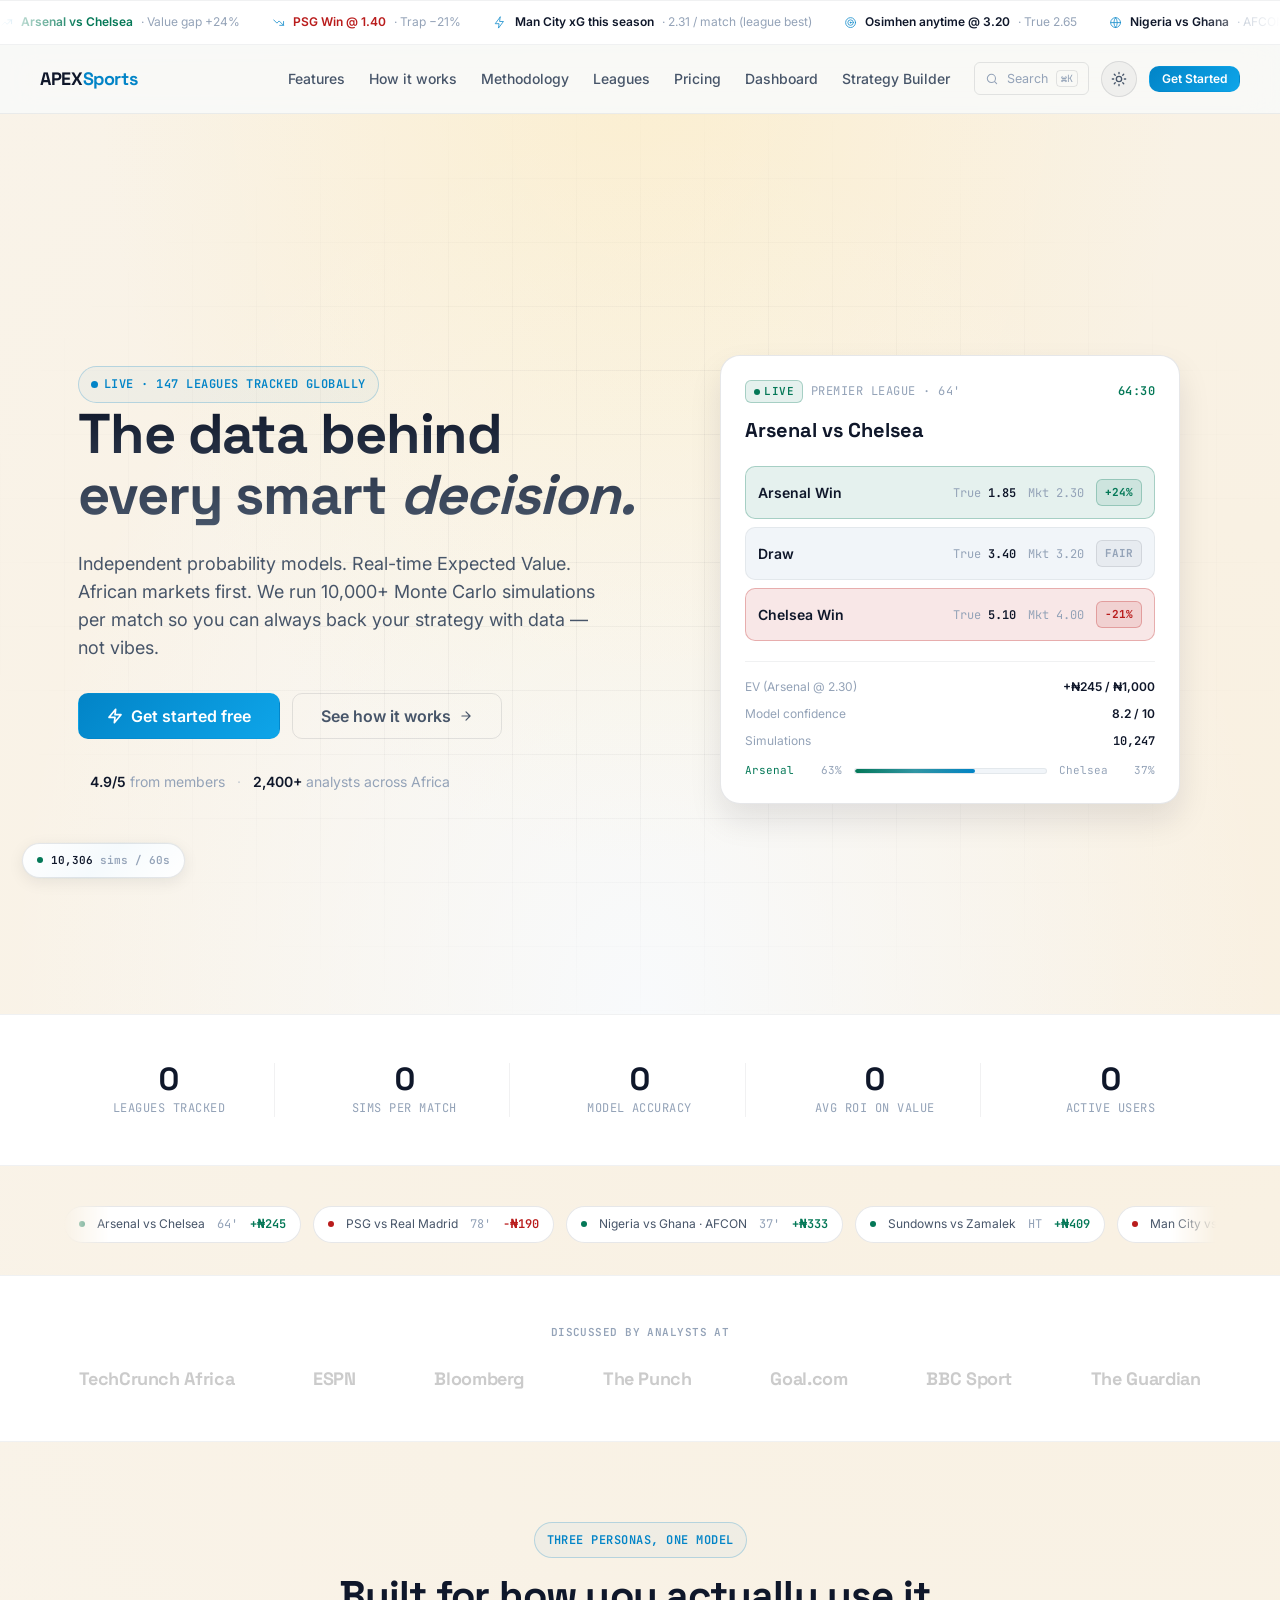
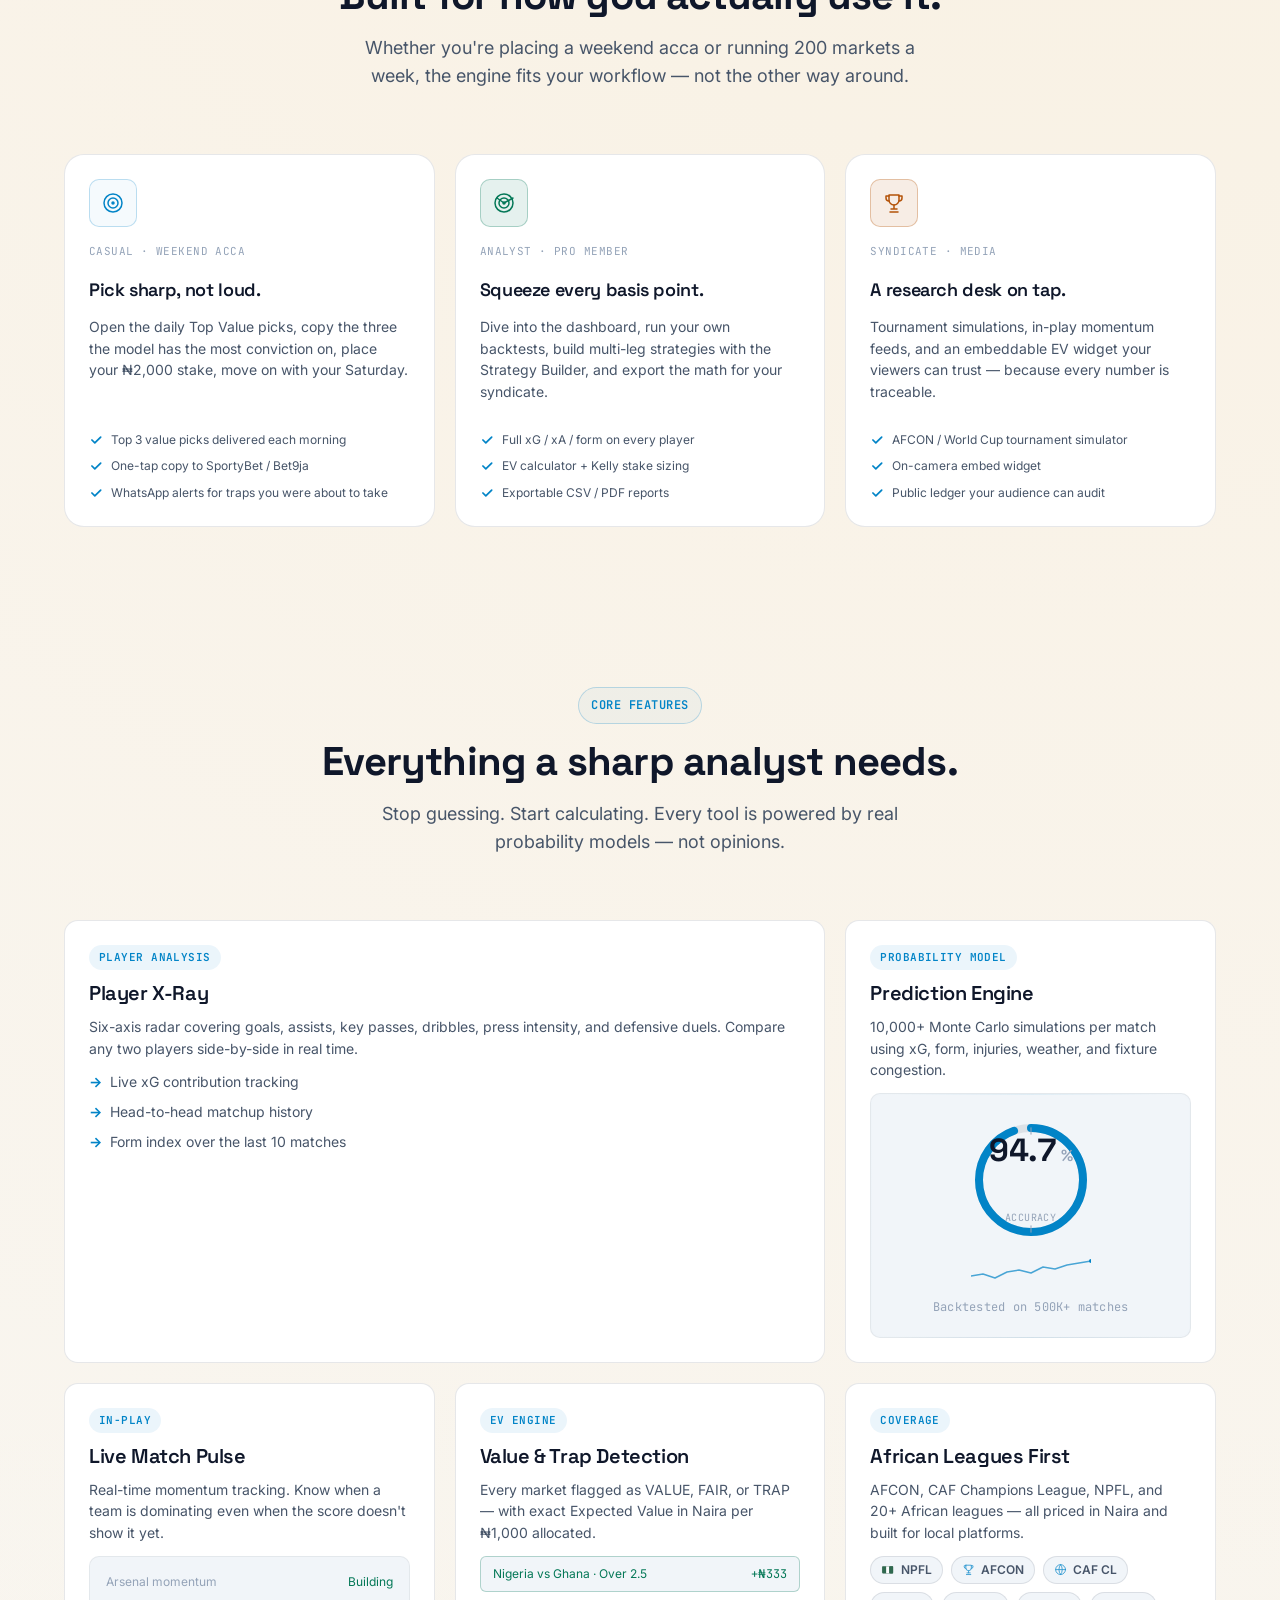
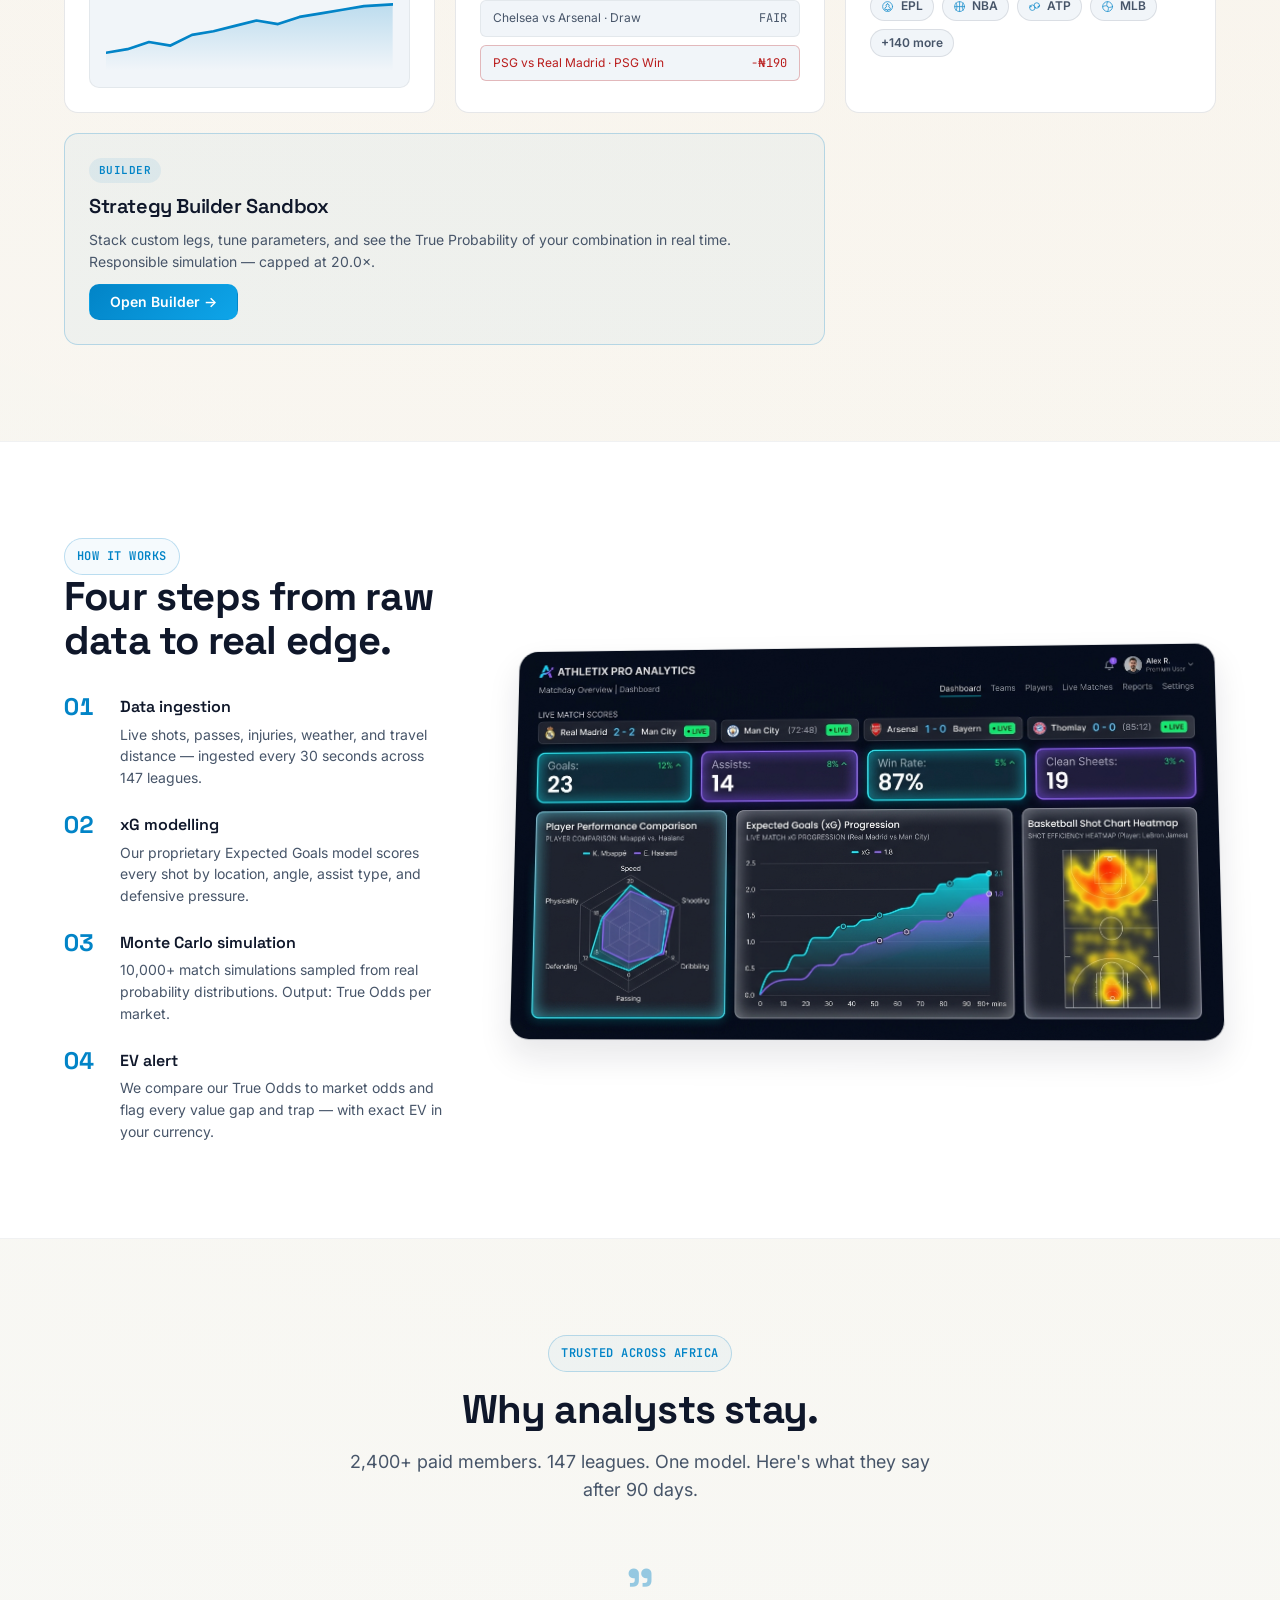
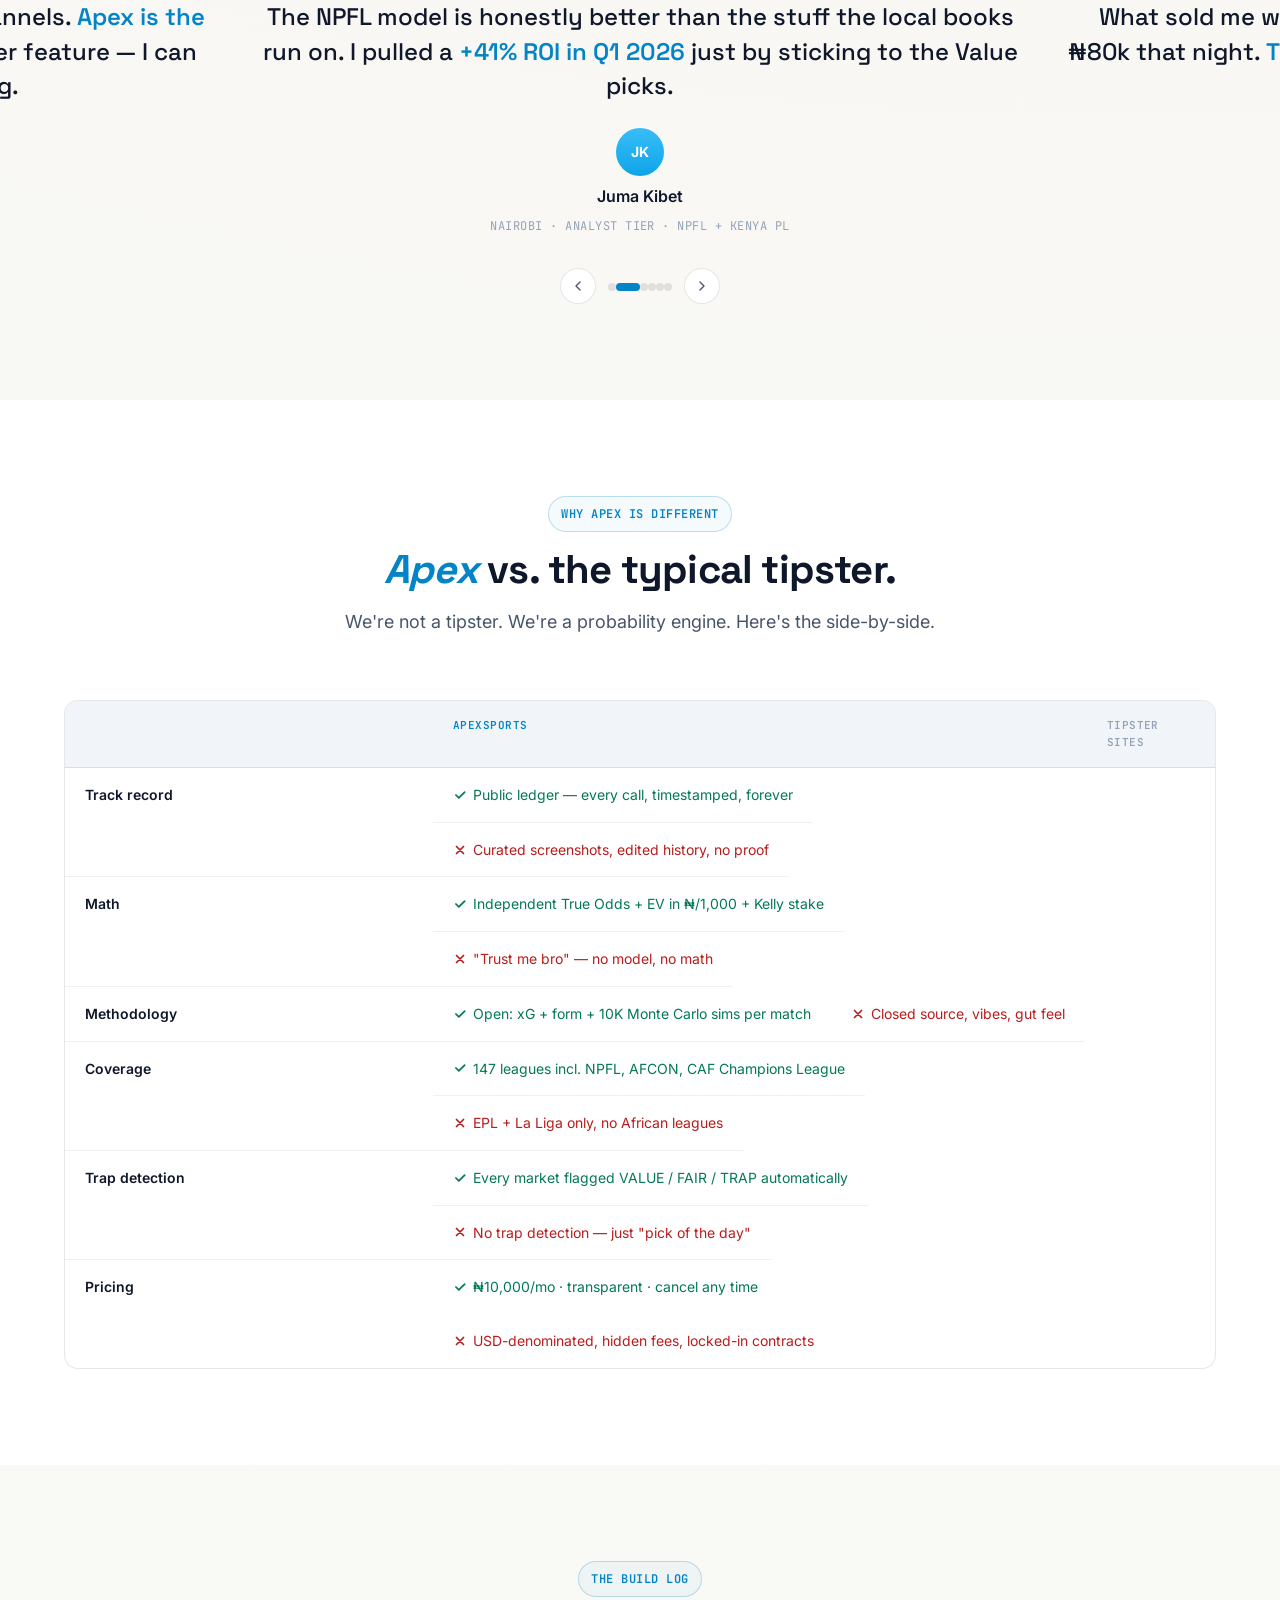
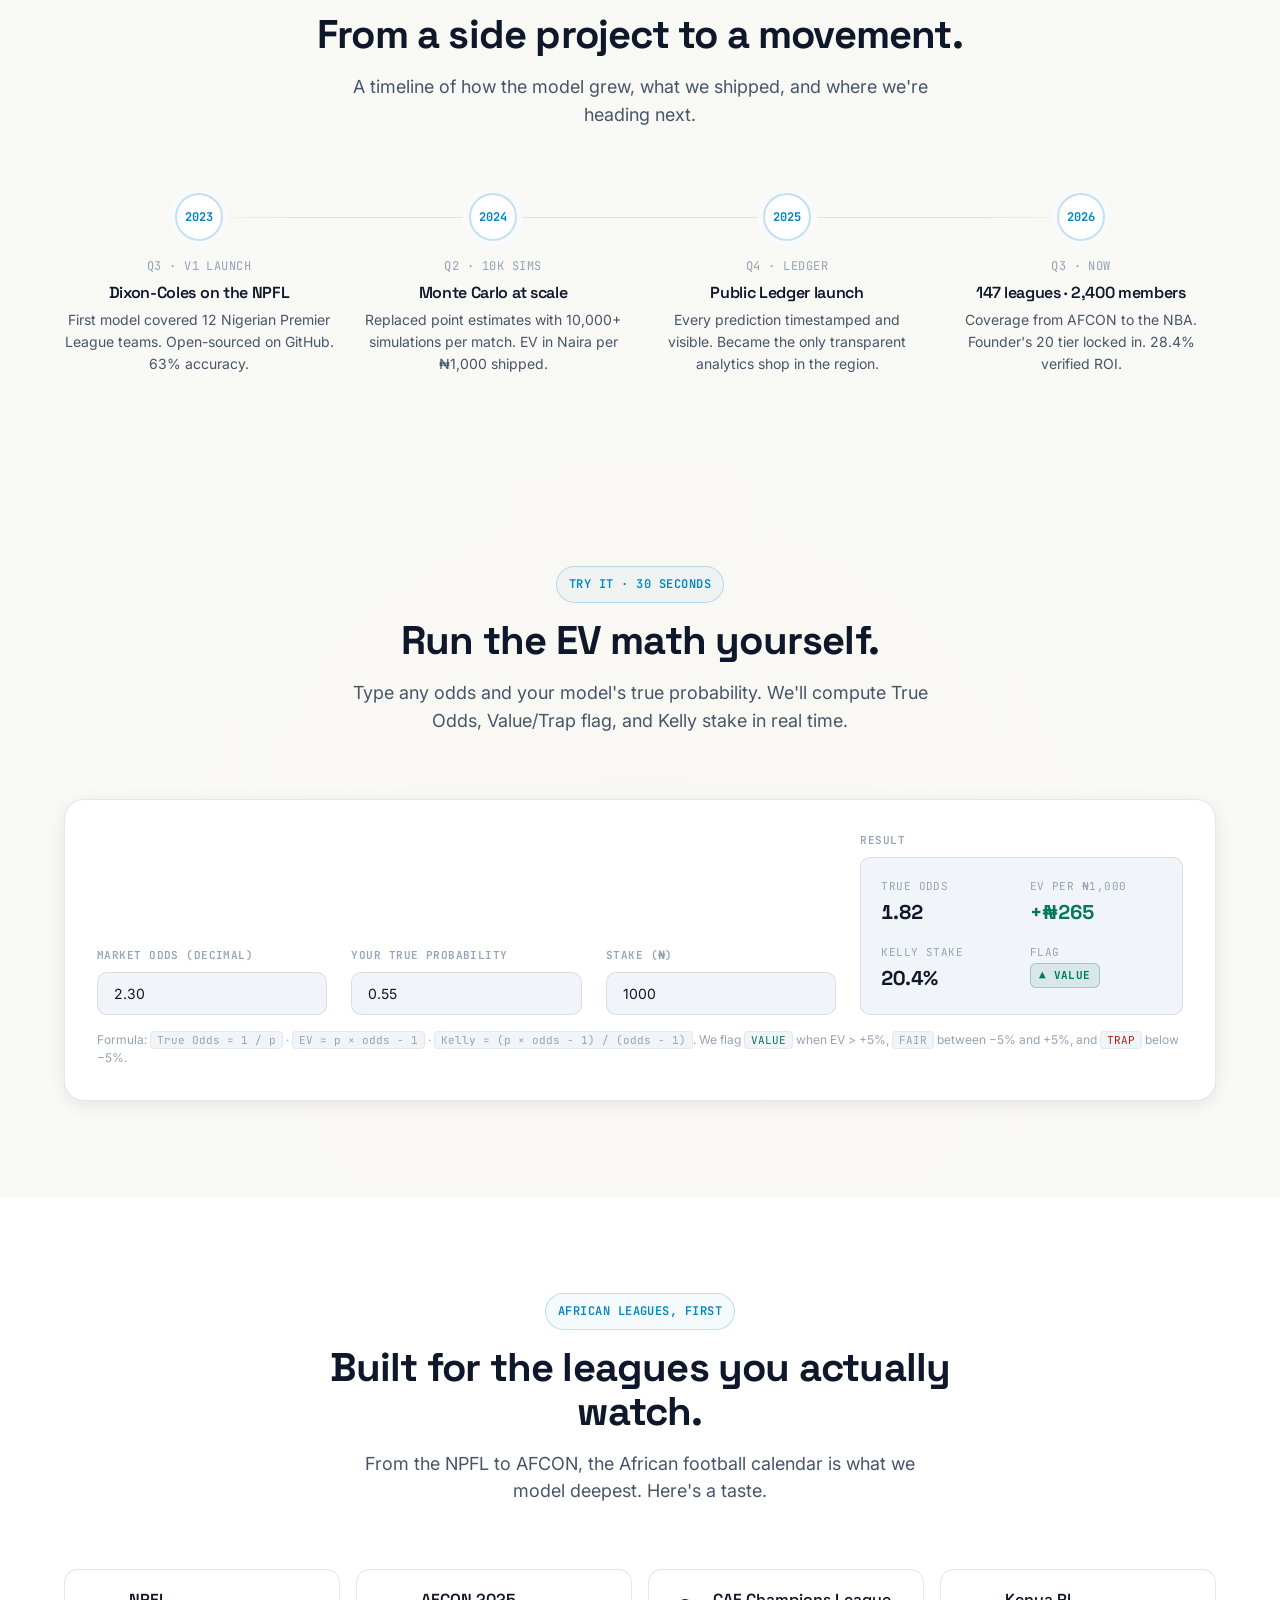
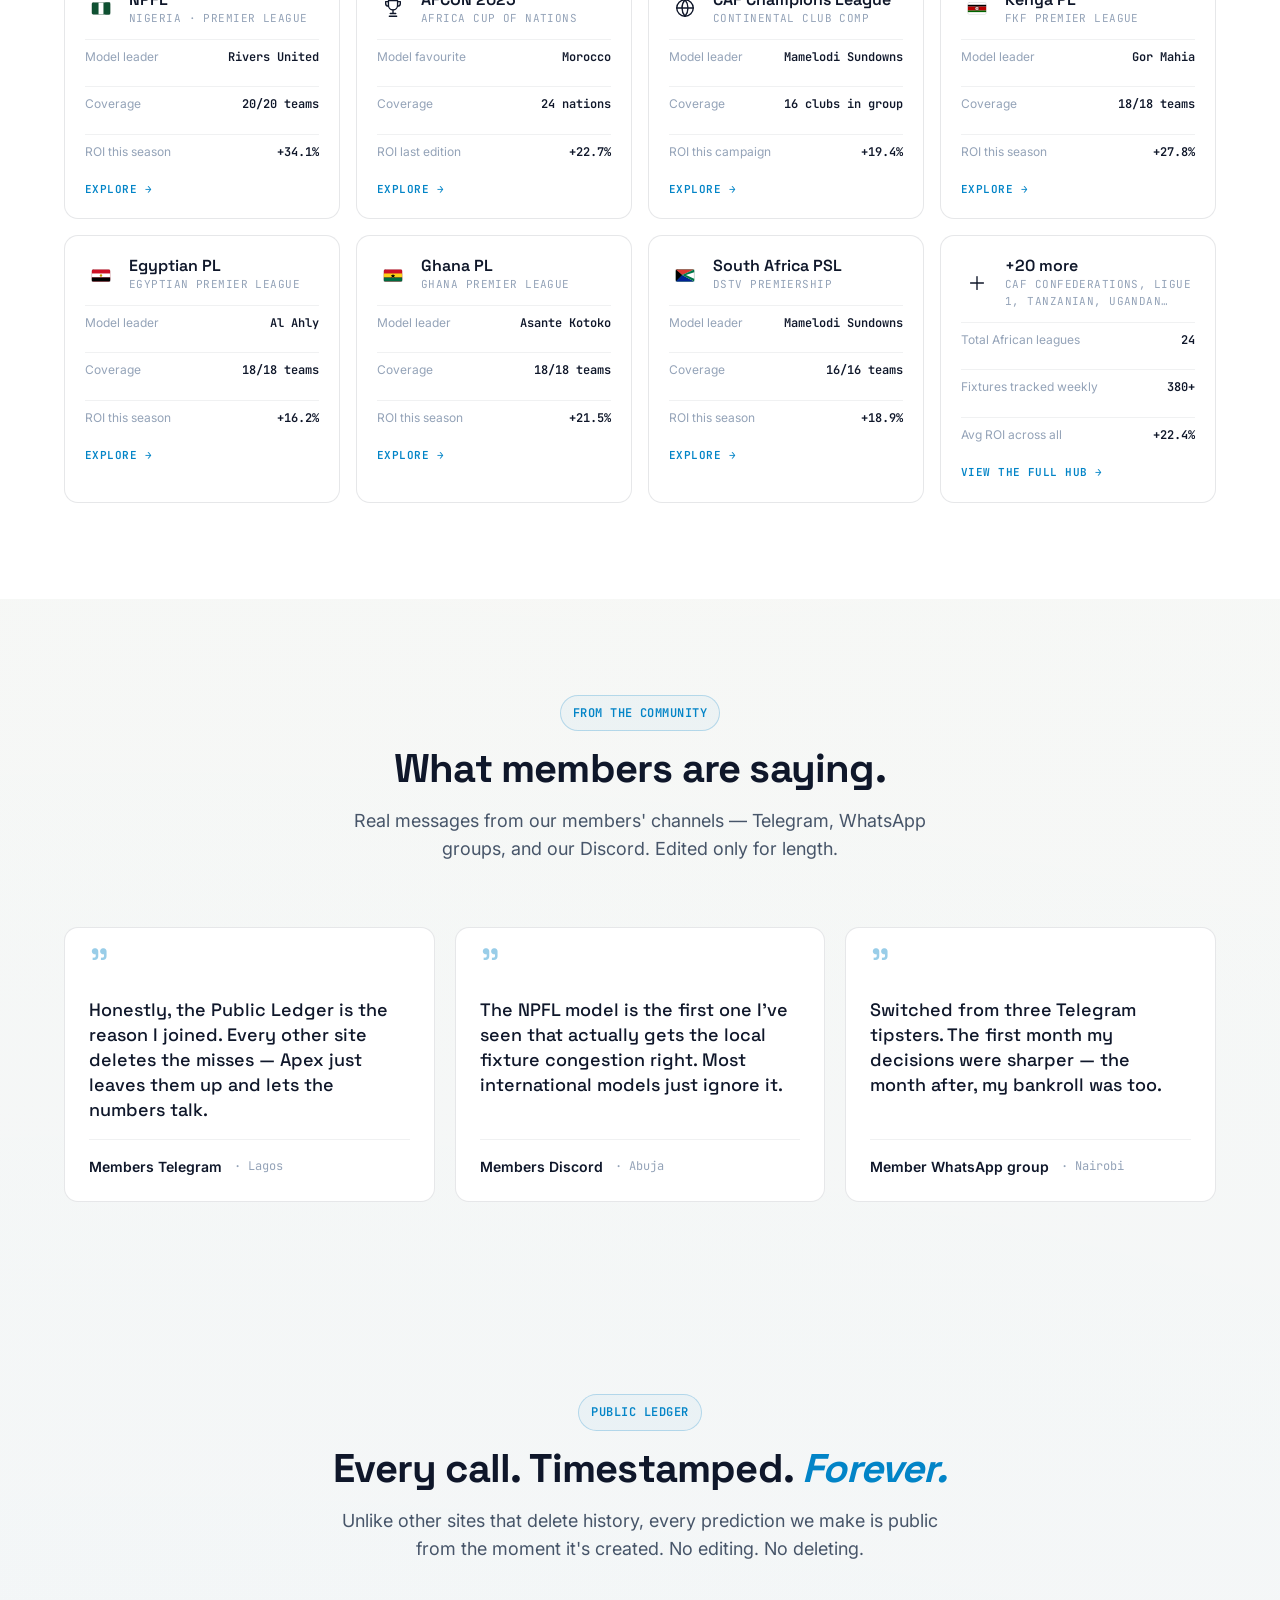
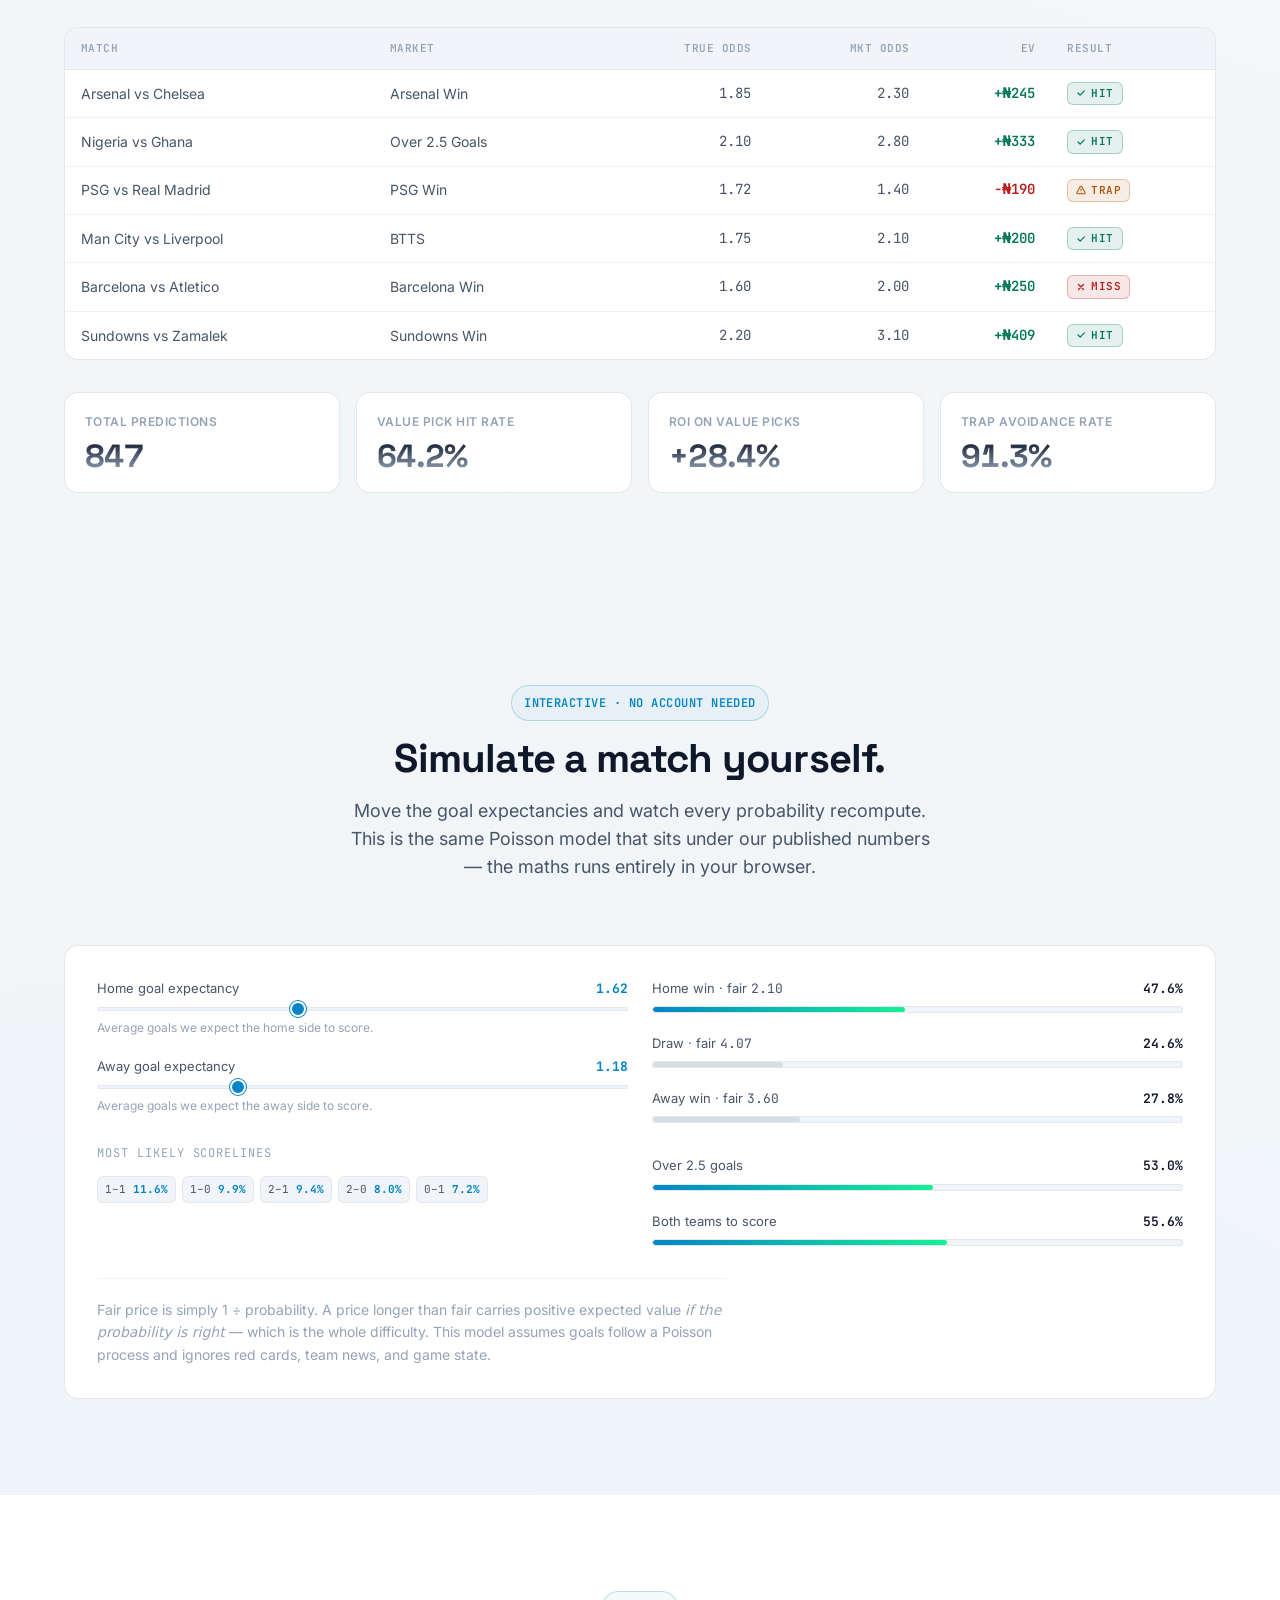
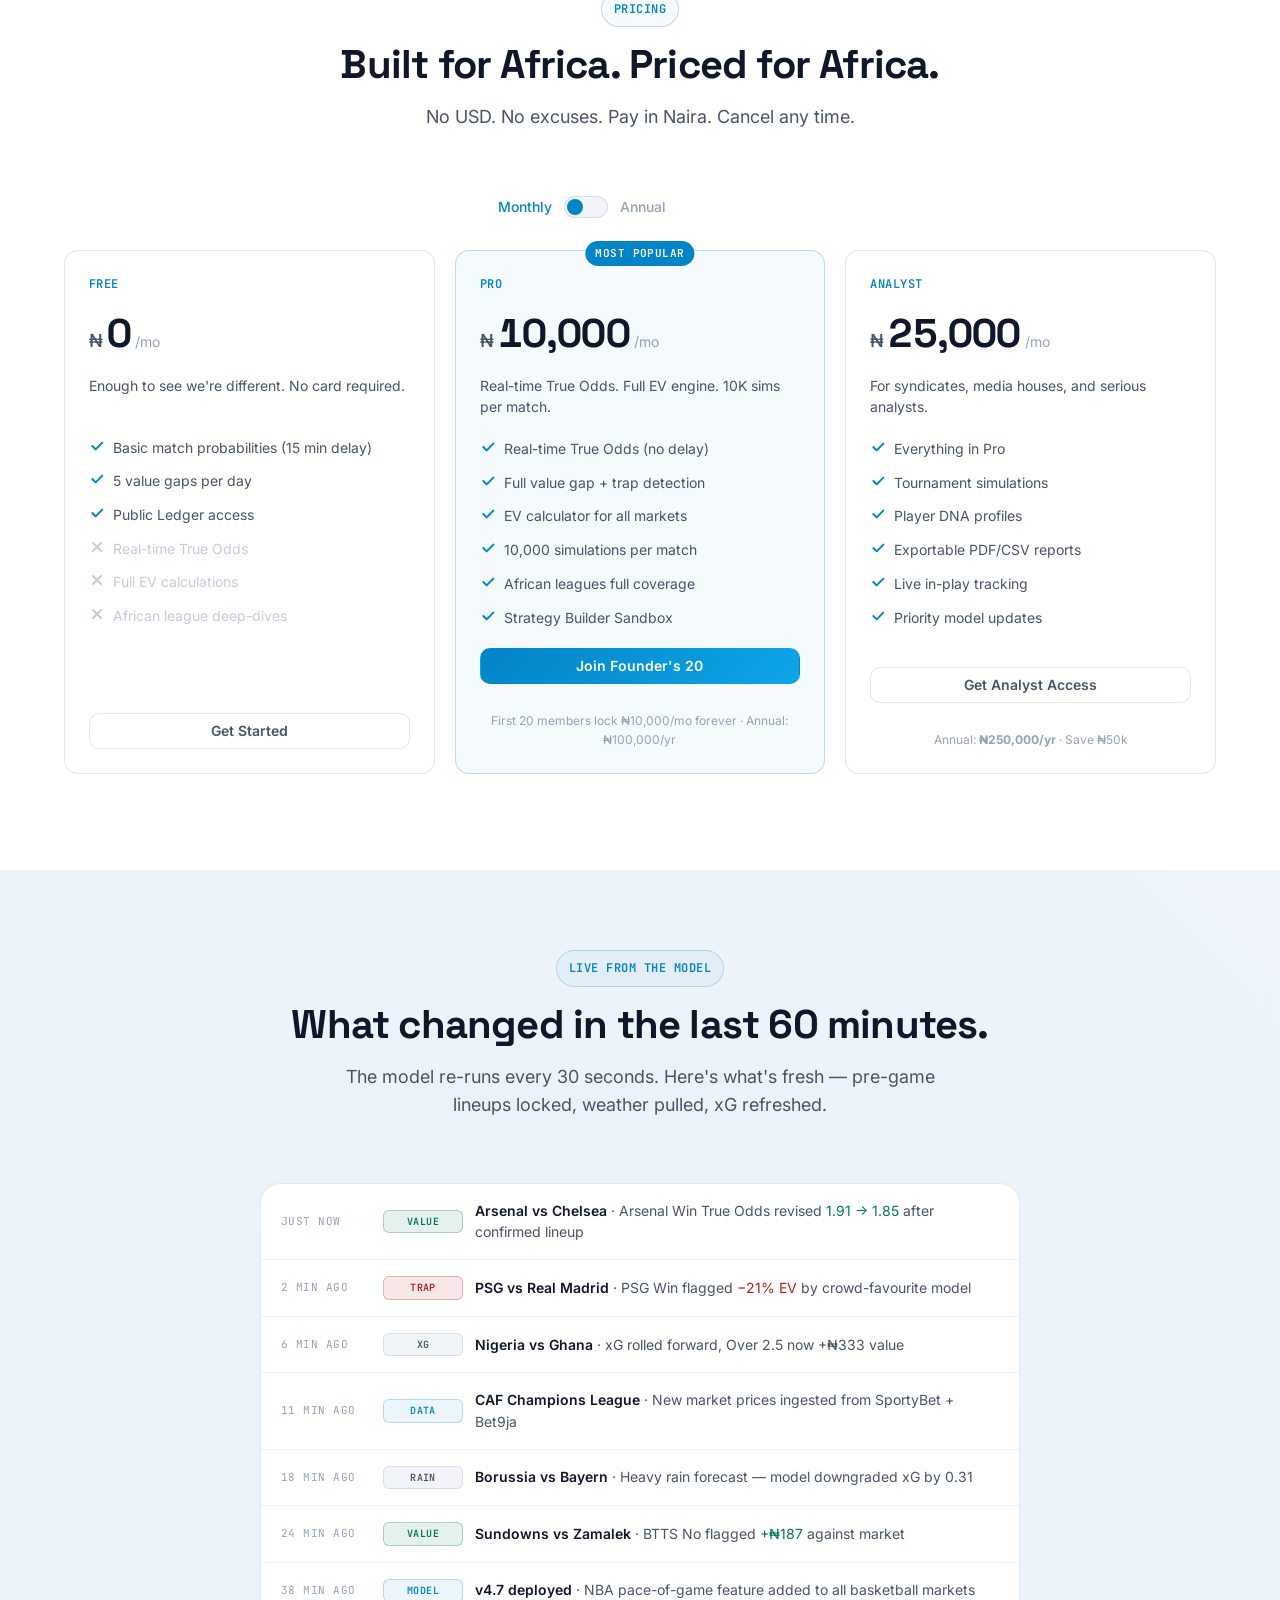
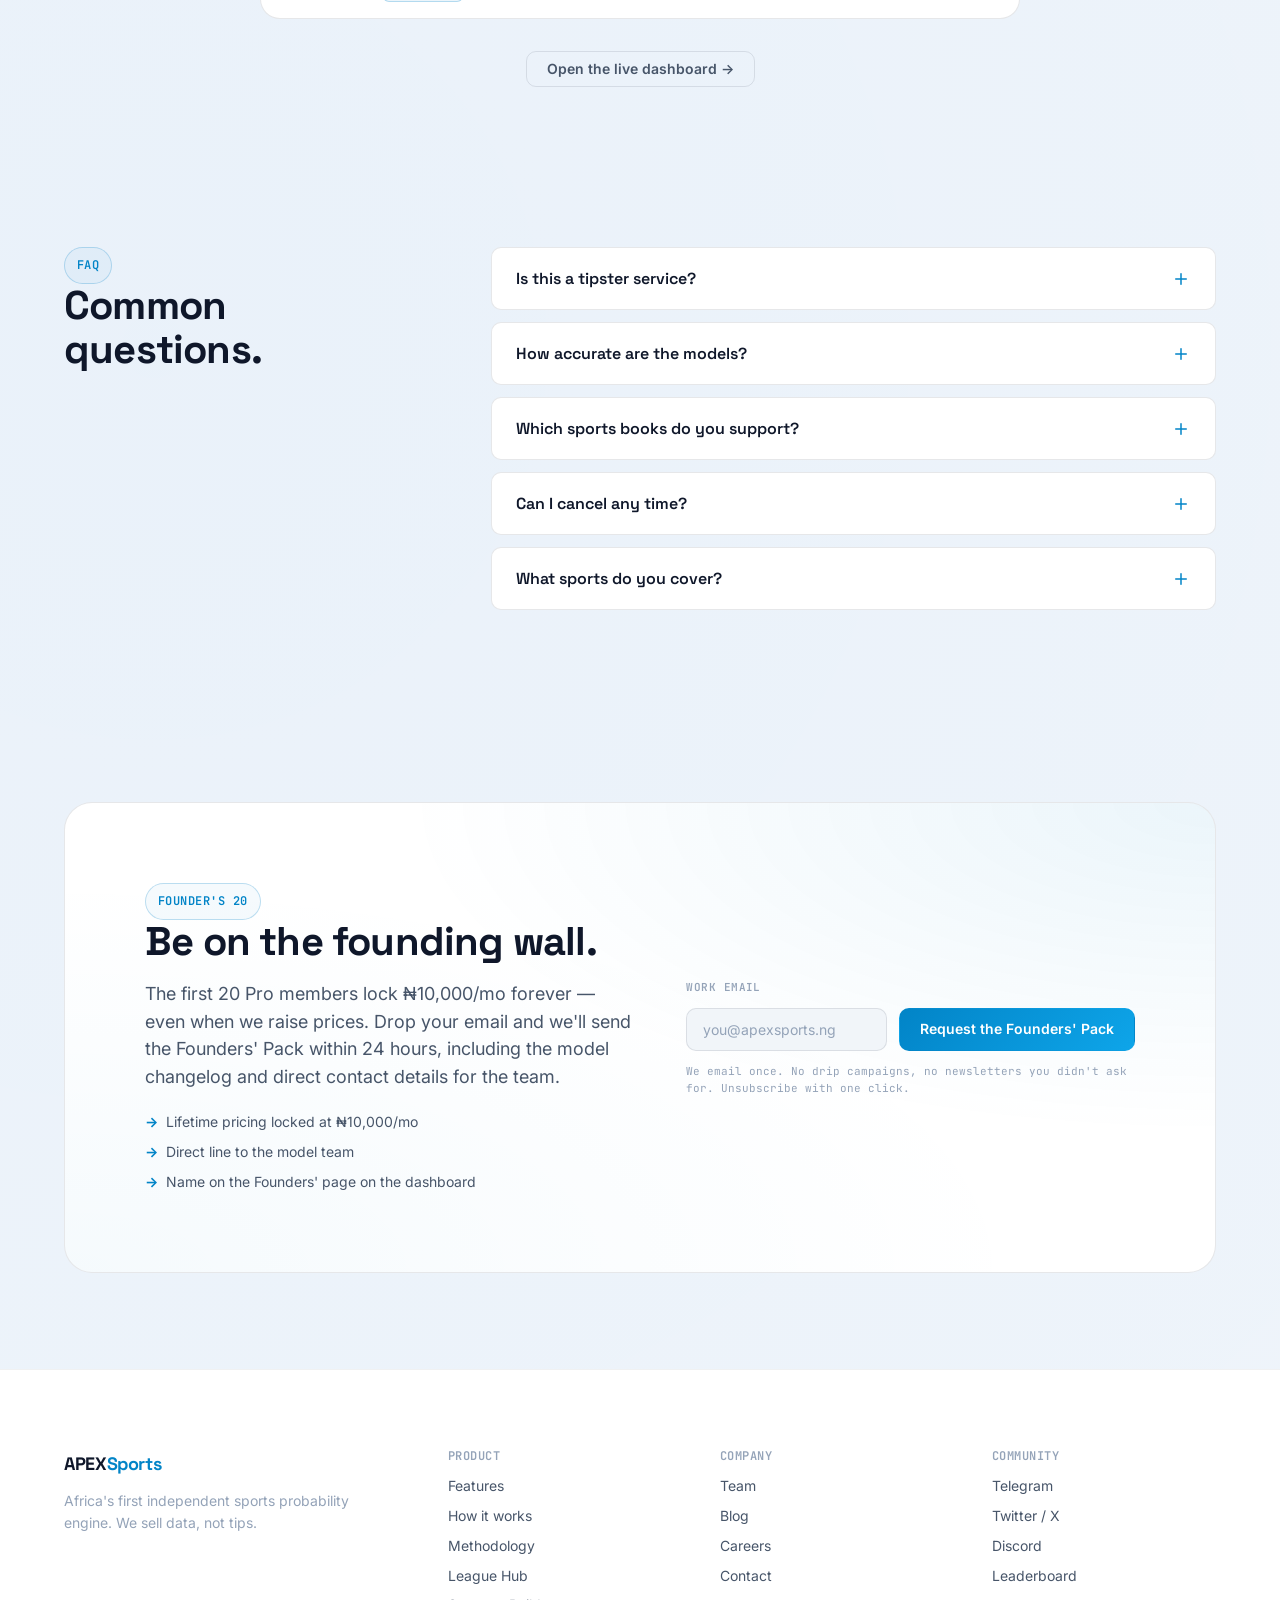
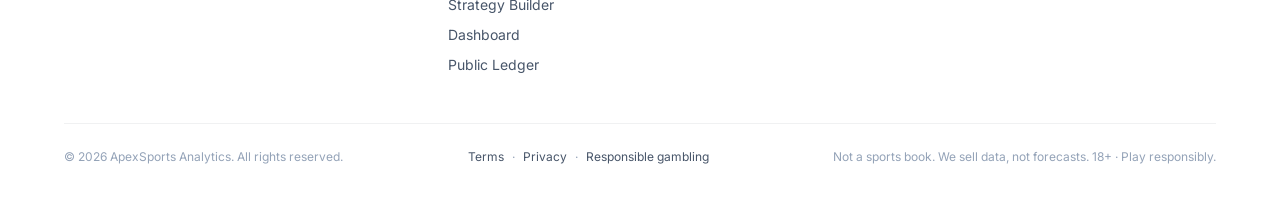
==== commit 8360ce53: "Add shared UI layer: command palette, motion polish, dataviz New apex-ui.css / apex-ui.js — a portab" ====
--- a/index.html
+++ b/index.html
@@ -70,6 +70,7 @@
   <link rel="stylesheet" href="components.css?v=6">
   <link rel="stylesheet" href="styles.css?v=6">
   <link rel="stylesheet" href="theme.css?v=6">
+  <link rel="stylesheet" href="apex-ui.css?v=7">
   <script src="theme.js?v=6"></script>
   <script src="lightning.js?v=6"></script>
 </head>
@@ -240,6 +241,7 @@
       <a href="dashboard.html" class="nav__link">Dashboard</a>
       <a href="strategy-builder.html" class="nav__link">Strategy Builder</a>
       <div class="nav__cta">
+        <button class="ui-cmdk-trigger" type="button" data-cmdk-open aria-label="Open command palette"><svg viewBox="0 0 24 24" fill="none" stroke="currentColor" stroke-width="1.8" stroke-linecap="round" stroke-linejoin="round" aria-hidden="true"><circle cx="11" cy="11" r="7"/><path d="m20 20-3.5-3.5"/></svg><span>Search</span><kbd>⌘K</kbd></button>
         <button type="button" class="theme-toggle" id="themeToggle" aria-label="Toggle light/dark theme">
           <svg class="icon-moon" viewBox="0 0 24 24" width="16" height="16" fill="none" stroke="currentColor" stroke-width="2" stroke-linecap="round" stroke-linejoin="round" aria-hidden="true">
             <path d="M21 12.79A9 9 0 1 1 11.21 3 7 7 0 0 0 21 12.79z"/>
@@ -1092,6 +1094,98 @@
   </div>
 </section>
 
+
+<!-- Interactive match simulator — real Poisson maths, computed in-browser -->
+<section class="section" id="simulator">
+  <div class="container">
+    <div class="section-header reveal">
+      <span class="eyebrow">Interactive · no account needed</span>
+      <h2 class="section-header__title">Simulate a match yourself.</h2>
+      <p class="section-header__sub">Move the goal expectancies and watch every probability recompute. This is the same Poisson model that sits under our published numbers &mdash; the maths runs entirely in your browser.</p>
+    </div>
+
+    <div class="card reveal" data-simulator data-tilt="3" style="padding:var(--space-8)">
+      <div class="ui-sim__grid">
+
+        <div>
+          <div class="ui-sim__field">
+            <label class="ui-sim__label" for="simHome">
+              Home goal expectancy <b data-sim-val="home">1.62</b>
+            </label>
+            <input class="ui-sim__range" id="simHome" type="range"
+                   min="0.2" max="4" step="0.01" value="1.62" data-sim-home
+                   aria-describedby="simHomeHint">
+            <span class="field__hint dim" id="simHomeHint" style="font-size:var(--fs-12)">Average goals we expect the home side to score.</span>
+          </div>
+
+          <div class="ui-sim__field">
+            <label class="ui-sim__label" for="simAway">
+              Away goal expectancy <b data-sim-val="away">1.18</b>
+            </label>
+            <input class="ui-sim__range" id="simAway" type="range"
+                   min="0.2" max="4" step="0.01" value="1.18" data-sim-away
+                   aria-describedby="simAwayHint">
+            <span class="field__hint dim" id="simAwayHint" style="font-size:var(--fs-12)">Average goals we expect the away side to score.</span>
+          </div>
+
+          <div style="margin-top:var(--space-6)">
+            <span class="label" style="font-family:var(--font-mono);font-size:var(--fs-12);letter-spacing:.08em;text-transform:uppercase;color:var(--text-muted)">Most likely scorelines</span>
+            <div class="ui-sim__scores" data-sim-scores></div>
+          </div>
+        </div>
+
+        <div>
+          <div class="ui-prob" data-sim-out="home" style="margin-bottom:var(--space-5)">
+            <div class="ui-prob__head">
+              <span class="ui-prob__name">Home win &middot; fair <span data-sim-fair class="mono">&mdash;</span></span>
+              <span class="ui-prob__val">&mdash;</span>
+            </div>
+            <div class="ui-prob__track"><div class="ui-prob__fill"></div></div>
+          </div>
+
+          <div class="ui-prob ui-prob--muted" data-sim-out="draw" style="margin-bottom:var(--space-5)">
+            <div class="ui-prob__head">
+              <span class="ui-prob__name">Draw &middot; fair <span data-sim-fair class="mono">&mdash;</span></span>
+              <span class="ui-prob__val">&mdash;</span>
+            </div>
+            <div class="ui-prob__track"><div class="ui-prob__fill"></div></div>
+          </div>
+
+          <div class="ui-prob ui-prob--muted" data-sim-out="away" style="margin-bottom:var(--space-8)">
+            <div class="ui-prob__head">
+              <span class="ui-prob__name">Away win &middot; fair <span data-sim-fair class="mono">&mdash;</span></span>
+              <span class="ui-prob__val">&mdash;</span>
+            </div>
+            <div class="ui-prob__track"><div class="ui-prob__fill"></div></div>
+          </div>
+
+          <div class="ui-prob" data-sim-out="over" style="margin-bottom:var(--space-5)">
+            <div class="ui-prob__head">
+              <span class="ui-prob__name">Over 2.5 goals</span>
+              <span class="ui-prob__val">&mdash;</span>
+            </div>
+            <div class="ui-prob__track"><div class="ui-prob__fill"></div></div>
+          </div>
+
+          <div class="ui-prob" data-sim-out="btts">
+            <div class="ui-prob__head">
+              <span class="ui-prob__name">Both teams to score</span>
+              <span class="ui-prob__val">&mdash;</span>
+            </div>
+            <div class="ui-prob__track"><div class="ui-prob__fill"></div></div>
+          </div>
+        </div>
+
+      </div>
+
+      <p class="dim" style="margin-top:var(--space-8);padding-top:var(--space-5);border-top:1px solid var(--border-subtle);font-size:var(--fs-14);color:var(--text-muted);max-width:70ch">
+        Fair price is simply 1 &divide; probability. A price longer than fair carries positive expected value <em>if the probability is right</em> &mdash; which is the whole difficulty. This model assumes goals follow a Poisson process and ignores red cards, team news, and game state.
+      </p>
+    </div>
+  </div>
+</section>
+
+
 <!-- Pricing -->
 <section class="section pricing" id="pricing">
   <div class="container">
@@ -1380,5 +1474,6 @@
 <!-- Toast stack — populated by apex-extras.js / app.js -->
 <div class="toast-stack" id="toastStack" aria-live="polite" aria-atomic="true"></div>
 
+  <script src="apex-ui.js?v=7" defer></script>
 </body>
 </html>
--- a/apex-ui.css
+++ b/apex-ui.css
@@ -0,0 +1,481 @@
+/* ============================================================
+   APEX UI — shared interaction & data-visualisation layer
+
+   Portable by design. This file is dropped into BOTH sites
+   unchanged, so it never references a site-specific token
+   directly — every value resolves through a fallback chain that
+   understands both naming schemes and then a hard default:
+
+     Apex/       --bg-elevated  --border-default  --text-primary
+     apex-site/  --bg-raised    --line            --text
+
+   Everything degrades to plain, usable markup with no JS, and
+   every animation is silenced under prefers-reduced-motion.
+   ============================================================ */
+
+:root {
+  --ui-accent:  var(--accent, #38BDF8);
+  --ui-bg:      var(--bg-elevated, var(--bg-raised, #11161F));
+  --ui-bg-2:    var(--bg-surface, #0C1018);
+  --ui-sunken:  var(--bg-inset, var(--bg-sunken, #080B12));
+  --ui-line:    var(--border-default, var(--line, rgba(255,255,255,.10)));
+  --ui-line-2:  var(--border-subtle, var(--line-subtle, rgba(255,255,255,.06)));
+  --ui-text:    var(--text-primary, var(--text, #F4F6FA));
+  --ui-text-2:  var(--text-secondary, var(--text-2, #9AA4B5));
+  --ui-text-3:  var(--text-muted, var(--text-3, #5C6677));
+  --ui-pos:     var(--positive, var(--pos, #10B981));
+  --ui-neg:     var(--negative, var(--neg, #EF4444));
+  --ui-mono:    var(--font-mono, ui-monospace, monospace);
+  --ui-r:       var(--radius-lg, var(--r-md, 14px));
+  --ui-r-sm:    var(--radius-sm, var(--r-sm, 6px));
+  --ui-ease:    var(--ease-out, cubic-bezier(.16,1,.3,1));
+  --ui-shadow:  var(--shadow-lg, 0 24px 48px rgba(0,0,0,.55));
+}
+
+/* ============================================================
+   1 · SCROLL PROGRESS
+   Driven by animation-timeline where supported (zero JS, runs on
+   the compositor); JS sets --ui-progress as the fallback.
+   ============================================================ */
+.ui-progress {
+  position: fixed;
+  inset: 0 0 auto 0;
+  height: 2px;
+  z-index: 9998;
+  background: transparent;
+  pointer-events: none;
+}
+.ui-progress__bar {
+  height: 100%;
+  width: 100%;
+  transform-origin: 0 50%;
+  transform: scaleX(var(--ui-progress, 0));
+  background: linear-gradient(90deg, #9945FF, var(--ui-accent) 55%, #14F195);
+  box-shadow: 0 0 12px rgba(56,189,248,.55);
+}
+@supports (animation-timeline: scroll()) {
+  .ui-progress__bar {
+    transform: scaleX(0);
+    animation: uiProgress linear both;
+    animation-timeline: scroll(root block);
+  }
+  @keyframes uiProgress { to { transform: scaleX(1); } }
+}
+
+/* ============================================================
+   2 · COMMAND PALETTE
+   ============================================================ */
+.ui-cmdk {
+  position: fixed;
+  inset: 0;
+  z-index: 10000;
+  display: grid;
+  place-items: start center;
+  padding: clamp(56px, 12vh, 140px) var(--space-4, 16px) var(--space-4, 16px);
+  background: rgba(4,6,10,.62);
+  backdrop-filter: blur(6px);
+  -webkit-backdrop-filter: blur(6px);
+  opacity: 0;
+  visibility: hidden;
+  transition: opacity 180ms var(--ui-ease), visibility 0s linear 180ms;
+}
+.ui-cmdk.is-open {
+  opacity: 1;
+  visibility: visible;
+  transition: opacity 180ms var(--ui-ease);
+}
+.ui-cmdk__panel {
+  width: min(640px, 100%);
+  max-height: min(60vh, 520px);
+  display: flex;
+  flex-direction: column;
+  background: var(--ui-bg);
+  border: 1px solid var(--ui-line);
+  border-radius: var(--ui-r);
+  box-shadow: var(--ui-shadow);
+  overflow: hidden;
+  transform: translateY(-10px) scale(.985);
+  opacity: 0;
+  transition: transform 220ms var(--ui-ease), opacity 180ms var(--ui-ease);
+}
+.ui-cmdk.is-open .ui-cmdk__panel { transform: none; opacity: 1; }
+
+.ui-cmdk__search {
+  display: flex;
+  align-items: center;
+  gap: 10px;
+  padding: 14px 16px;
+  border-bottom: 1px solid var(--ui-line-2);
+  flex: none;
+}
+.ui-cmdk__search svg { width: 17px; height: 17px; color: var(--ui-text-3); flex: none; }
+.ui-cmdk__input {
+  flex: 1;
+  min-width: 0;
+  background: none;
+  border: 0;
+  outline: none;
+  color: var(--ui-text);
+  font-size: 15px;
+}
+.ui-cmdk__input::placeholder { color: var(--ui-text-3); }
+.ui-cmdk__esc {
+  font-family: var(--ui-mono);
+  font-size: 10px;
+  letter-spacing: .08em;
+  color: var(--ui-text-3);
+  border: 1px solid var(--ui-line);
+  border-radius: 5px;
+  padding: 3px 6px;
+  flex: none;
+}
+
+.ui-cmdk__list {
+  list-style: none;
+  margin: 0;
+  padding: 6px;
+  overflow-y: auto;
+  overscroll-behavior: contain;
+}
+.ui-cmdk__group {
+  font-family: var(--ui-mono);
+  font-size: 10px;
+  letter-spacing: .14em;
+  text-transform: uppercase;
+  color: var(--ui-text-3);
+  padding: 10px 10px 6px;
+}
+.ui-cmdk__item {
+  display: flex;
+  align-items: center;
+  gap: 11px;
+  padding: 9px 10px;
+  border-radius: var(--ui-r-sm);
+  color: var(--ui-text-2);
+  font-size: 14px;
+  cursor: pointer;
+  scroll-margin: 8px;
+}
+.ui-cmdk__item[aria-selected="true"] {
+  background: var(--accent-soft, var(--accent-wash, rgba(56,189,248,.10)));
+  color: var(--ui-text);
+}
+.ui-cmdk__item[aria-selected="true"] .ui-cmdk__go { opacity: 1; }
+.ui-cmdk__icon {
+  display: grid;
+  place-items: center;
+  width: 26px; height: 26px;
+  flex: none;
+  border-radius: 6px;
+  border: 1px solid var(--ui-line-2);
+  color: var(--ui-accent);
+}
+.ui-cmdk__icon svg { width: 14px; height: 14px; }
+.ui-cmdk__label { flex: 1; min-width: 0; }
+.ui-cmdk__label b { color: var(--ui-accent); font-weight: 600; }
+.ui-cmdk__sub {
+  display: block;
+  font-size: 11.5px;
+  color: var(--ui-text-3);
+  margin-top: 1px;
+}
+.ui-cmdk__go { opacity: 0; font-size: 15px; color: var(--ui-text-3); }
+.ui-cmdk__empty { padding: 28px 14px; text-align: center; color: var(--ui-text-3); font-size: 14px; }
+
+.ui-cmdk__foot {
+  display: flex;
+  gap: 14px;
+  padding: 9px 14px;
+  border-top: 1px solid var(--ui-line-2);
+  background: var(--ui-sunken);
+  font-family: var(--ui-mono);
+  font-size: 10px;
+  color: var(--ui-text-3);
+  flex: none;
+}
+.ui-cmdk__foot kbd {
+  font-family: inherit;
+  border: 1px solid var(--ui-line);
+  border-radius: 4px;
+  padding: 1px 4px;
+  margin-right: 3px;
+}
+
+/* Nav trigger button */
+.ui-cmdk-trigger {
+  display: inline-flex;
+  align-items: center;
+  gap: 8px;
+  padding: 7px 10px;
+  border: 1px solid var(--ui-line);
+  border-radius: var(--ui-r-sm);
+  background: transparent;
+  color: var(--ui-text-3);
+  font-size: 12.5px;
+  cursor: pointer;
+  transition: color 140ms var(--ui-ease), border-color 140ms var(--ui-ease);
+}
+.ui-cmdk-trigger:hover { color: var(--ui-text); border-color: var(--ui-accent); }
+.ui-cmdk-trigger svg { width: 14px; height: 14px; }
+.ui-cmdk-trigger kbd {
+  font-family: var(--ui-mono);
+  font-size: 10px;
+  border: 1px solid var(--ui-line);
+  border-radius: 4px;
+  padding: 1px 4px;
+}
+@media (max-width: 900px) { .ui-cmdk-trigger span { display: none; } }
+
+/* ============================================================
+   3 · SPOTLIGHT — cursor-tracked highlight on cards
+   JS writes --mx/--my; the layer is inert until then.
+   ============================================================ */
+.ui-spot { position: relative; isolation: isolate; }
+.ui-spot::before {
+  content: '';
+  position: absolute;
+  inset: 0;
+  z-index: -1;
+  border-radius: inherit;
+  opacity: 0;
+  transition: opacity 260ms var(--ui-ease);
+  background: radial-gradient(
+    260px circle at var(--mx, 50%) var(--my, 50%),
+    var(--accent-soft, rgba(56,189,248,.13)),
+    transparent 62%);
+}
+.ui-spot:hover::before { opacity: 1; }
+
+/* ============================================================
+   4 · TILT — subtle 3D response, pointer devices only
+   ============================================================ */
+.ui-tilt {
+  transform: perspective(900px)
+             rotateX(var(--rx, 0deg))
+             rotateY(var(--ry, 0deg));
+  transform-style: preserve-3d;
+  transition: transform 320ms var(--ui-ease);
+  will-change: transform;
+}
+
+/* ============================================================
+   5 · MAGNETIC — control drifts toward the cursor
+   ============================================================ */
+.ui-magnet {
+  transform: translate3d(var(--tx, 0), var(--ty, 0), 0);
+  transition: transform 280ms var(--ui-ease);
+}
+
+/* ============================================================
+   6 · ANIMATED GRADIENT BORDER
+   Painted into the padding box so it reads as a border without
+   costing an extra wrapper element.
+   ============================================================ */
+.ui-glow-border {
+  position: relative;
+  background-clip: padding-box;
+  border: 1px solid transparent;
+}
+.ui-glow-border::after {
+  content: '';
+  position: absolute;
+  inset: -1px;
+  z-index: -1;
+  border-radius: inherit;
+  background: conic-gradient(from var(--ang, 0deg),
+    transparent 0deg, var(--ui-accent) 60deg,
+    #9945FF 120deg, transparent 200deg, transparent 360deg);
+  animation: uiSpin 6s linear infinite;
+  opacity: .55;
+}
+@property --ang { syntax: '<angle>'; initial-value: 0deg; inherits: false; }
+@keyframes uiSpin { to { --ang: 360deg; } }
+
+/* ============================================================
+   7 · BACK TO TOP — scroll-progress ring
+   ============================================================ */
+.ui-top {
+  position: fixed;
+  right: clamp(16px, 3vw, 28px);
+  bottom: clamp(16px, 3vw, 28px);
+  z-index: 9990;
+  width: 46px; height: 46px;
+  display: grid;
+  place-items: center;
+  border-radius: 50%;
+  border: 1px solid var(--ui-line);
+  background: var(--ui-bg);
+  color: var(--ui-text-2);
+  cursor: pointer;
+  opacity: 0;
+  visibility: hidden;
+  transform: translateY(10px);
+  transition: opacity 220ms var(--ui-ease), transform 220ms var(--ui-ease),
+              visibility 0s linear 220ms, color 140ms var(--ui-ease);
+}
+.ui-top.is-on {
+  opacity: 1; visibility: visible; transform: none;
+  transition: opacity 220ms var(--ui-ease), transform 220ms var(--ui-ease), color 140ms var(--ui-ease);
+}
+.ui-top:hover { color: var(--ui-text); }
+.ui-top svg.ui-top__ring { position: absolute; inset: -1px; transform: rotate(-90deg); }
+.ui-top__ring circle { fill: none; stroke-width: 2; }
+.ui-top__track { stroke: var(--ui-line-2); }
+.ui-top__bar {
+  stroke: var(--ui-accent);
+  stroke-linecap: round;
+  stroke-dasharray: var(--circ, 138);
+  stroke-dashoffset: calc(var(--circ, 138) * (1 - var(--ui-progress, 0)));
+  transition: stroke-dashoffset 120ms linear;
+}
+.ui-top__arrow { width: 16px; height: 16px; }
+
+/* ============================================================
+   8 · PAGE TRANSITIONS
+   Uses the View Transitions API where available. The fallback is
+   a plain fade driven by a class, so unsupported browsers still
+   get a soft handoff instead of a hard flash.
+   ============================================================ */
+@view-transition { navigation: auto; }
+::view-transition-old(root) { animation: uiFadeOut 180ms var(--ui-ease) both; }
+::view-transition-new(root) { animation: uiFadeIn 260ms var(--ui-ease) both; }
+@keyframes uiFadeOut { to { opacity: 0; transform: translateY(-6px); } }
+@keyframes uiFadeIn { from { opacity: 0; transform: translateY(8px); } }
+
+html.ui-leaving body {
+  opacity: 0;
+  transition: opacity 160ms var(--ui-ease);
+}
+
+/* ============================================================
+   9 · DATA VISUALISATION
+   ============================================================ */
+
+/* Probability bar */
+.ui-prob { display: flex; flex-direction: column; gap: 7px; }
+.ui-prob__head {
+  display: flex; justify-content: space-between; align-items: baseline; gap: 12px;
+  font-size: 13px;
+}
+.ui-prob__name { color: var(--ui-text-2); }
+.ui-prob__val {
+  font-family: var(--ui-mono);
+  font-variant-numeric: tabular-nums;
+  color: var(--ui-text);
+  font-weight: 600;
+}
+.ui-prob__track {
+  height: 7px;
+  border-radius: 99px;
+  background: var(--ui-sunken);
+  border: 1px solid var(--ui-line-2);
+  overflow: hidden;
+}
+.ui-prob__fill {
+  height: 100%;
+  width: 0;
+  border-radius: inherit;
+  background: linear-gradient(90deg, var(--ui-accent), #14F195);
+  transition: width 900ms var(--ui-ease);
+}
+.ui-prob--muted .ui-prob__fill { background: var(--ui-line); }
+
+/* Sparkline — geometry generated by JS from data-spark points */
+.ui-spark { display: block; width: 100%; height: 40px; overflow: visible; }
+.ui-spark__line {
+  fill: none;
+  stroke: var(--ui-accent);
+  stroke-width: 1.75;
+  stroke-linecap: round;
+  stroke-linejoin: round;
+  stroke-dasharray: var(--len, 0);
+  stroke-dashoffset: var(--len, 0);
+}
+.ui-spark.is-in .ui-spark__line {
+  transition: stroke-dashoffset 1.1s var(--ui-ease);
+  stroke-dashoffset: 0;
+}
+.ui-spark__area { fill: url(#uiSparkFade); opacity: 0; transition: opacity .6s var(--ui-ease) .3s; }
+.ui-spark.is-in .ui-spark__area { opacity: .55; }
+.ui-spark__dot { fill: var(--ui-accent); opacity: 0; transition: opacity .3s var(--ui-ease) .9s; }
+.ui-spark.is-in .ui-spark__dot { opacity: 1; }
+
+/* Simulator */
+.ui-sim__grid {
+  display: grid;
+  grid-template-columns: repeat(auto-fit, minmax(min(230px, 100%), 1fr));
+  gap: var(--space-6, 24px);
+  align-items: start;
+}
+.ui-sim__field { display: flex; flex-direction: column; gap: 8px; margin-bottom: 18px; }
+.ui-sim__label {
+  display: flex; justify-content: space-between; align-items: baseline;
+  font-size: 13px; color: var(--ui-text-2);
+}
+.ui-sim__label b {
+  font-family: var(--ui-mono);
+  font-variant-numeric: tabular-nums;
+  color: var(--ui-accent);
+}
+.ui-sim__range {
+  -webkit-appearance: none; appearance: none;
+  width: 100%; height: 4px;
+  border-radius: 99px;
+  background: var(--ui-sunken);
+  border: 1px solid var(--ui-line-2);
+  outline: none;
+  cursor: pointer;
+}
+.ui-sim__range::-webkit-slider-thumb {
+  -webkit-appearance: none; appearance: none;
+  width: 16px; height: 16px;
+  border-radius: 50%;
+  background: var(--ui-accent);
+  border: 2px solid var(--ui-bg);
+  box-shadow: 0 0 0 1px var(--ui-accent);
+  cursor: grab;
+}
+.ui-sim__range::-moz-range-thumb {
+  width: 14px; height: 14px;
+  border-radius: 50%;
+  background: var(--ui-accent);
+  border: 2px solid var(--ui-bg);
+  cursor: grab;
+}
+.ui-sim__range:focus-visible { box-shadow: 0 0 0 3px var(--accent-soft, rgba(56,189,248,.25)); }
+
+.ui-sim__scores { display: flex; flex-wrap: wrap; gap: 6px; margin-top: 12px; }
+.ui-sim__score {
+  font-family: var(--ui-mono);
+  font-size: 11px;
+  padding: 4px 7px;
+  border-radius: var(--ui-r-sm);
+  border: 1px solid var(--ui-line-2);
+  background: var(--ui-sunken);
+  color: var(--ui-text-2);
+}
+.ui-sim__score b { color: var(--ui-accent); }
+
+/* Calibration plot */
+.ui-cal { width: 100%; height: auto; overflow: visible; }
+.ui-cal__grid { stroke: var(--ui-line-2); stroke-width: 1; }
+.ui-cal__ideal { stroke: var(--ui-text-3); stroke-width: 1; stroke-dasharray: 4 4; opacity: .7; }
+.ui-cal__pt { fill: var(--ui-accent); opacity: 0; transition: opacity .4s var(--ui-ease); }
+.ui-cal.is-in .ui-cal__pt { opacity: 1; }
+.ui-cal__lbl { fill: var(--ui-text-3); font-family: var(--ui-mono); font-size: 9px; }
+
+/* ============================================================
+   10 · REDUCED MOTION
+   Nothing here is load-bearing, so all of it simply stops.
+   ============================================================ */
+@media (prefers-reduced-motion: reduce) {
+  .ui-progress__bar { animation: none; }
+  .ui-glow-border::after { animation: none; }
+  .ui-tilt, .ui-magnet { transform: none !important; transition: none; }
+  .ui-spot::before { display: none; }
+  .ui-prob__fill, .ui-spark__line, .ui-spark__area,
+  .ui-spark__dot, .ui-cal__pt, .ui-top__bar { transition: none; }
+  .ui-cmdk, .ui-cmdk__panel { transition: none; }
+  html.ui-leaving body { transition: none; opacity: 1; }
+  ::view-transition-old(root), ::view-transition-new(root) { animation: none; }
+}
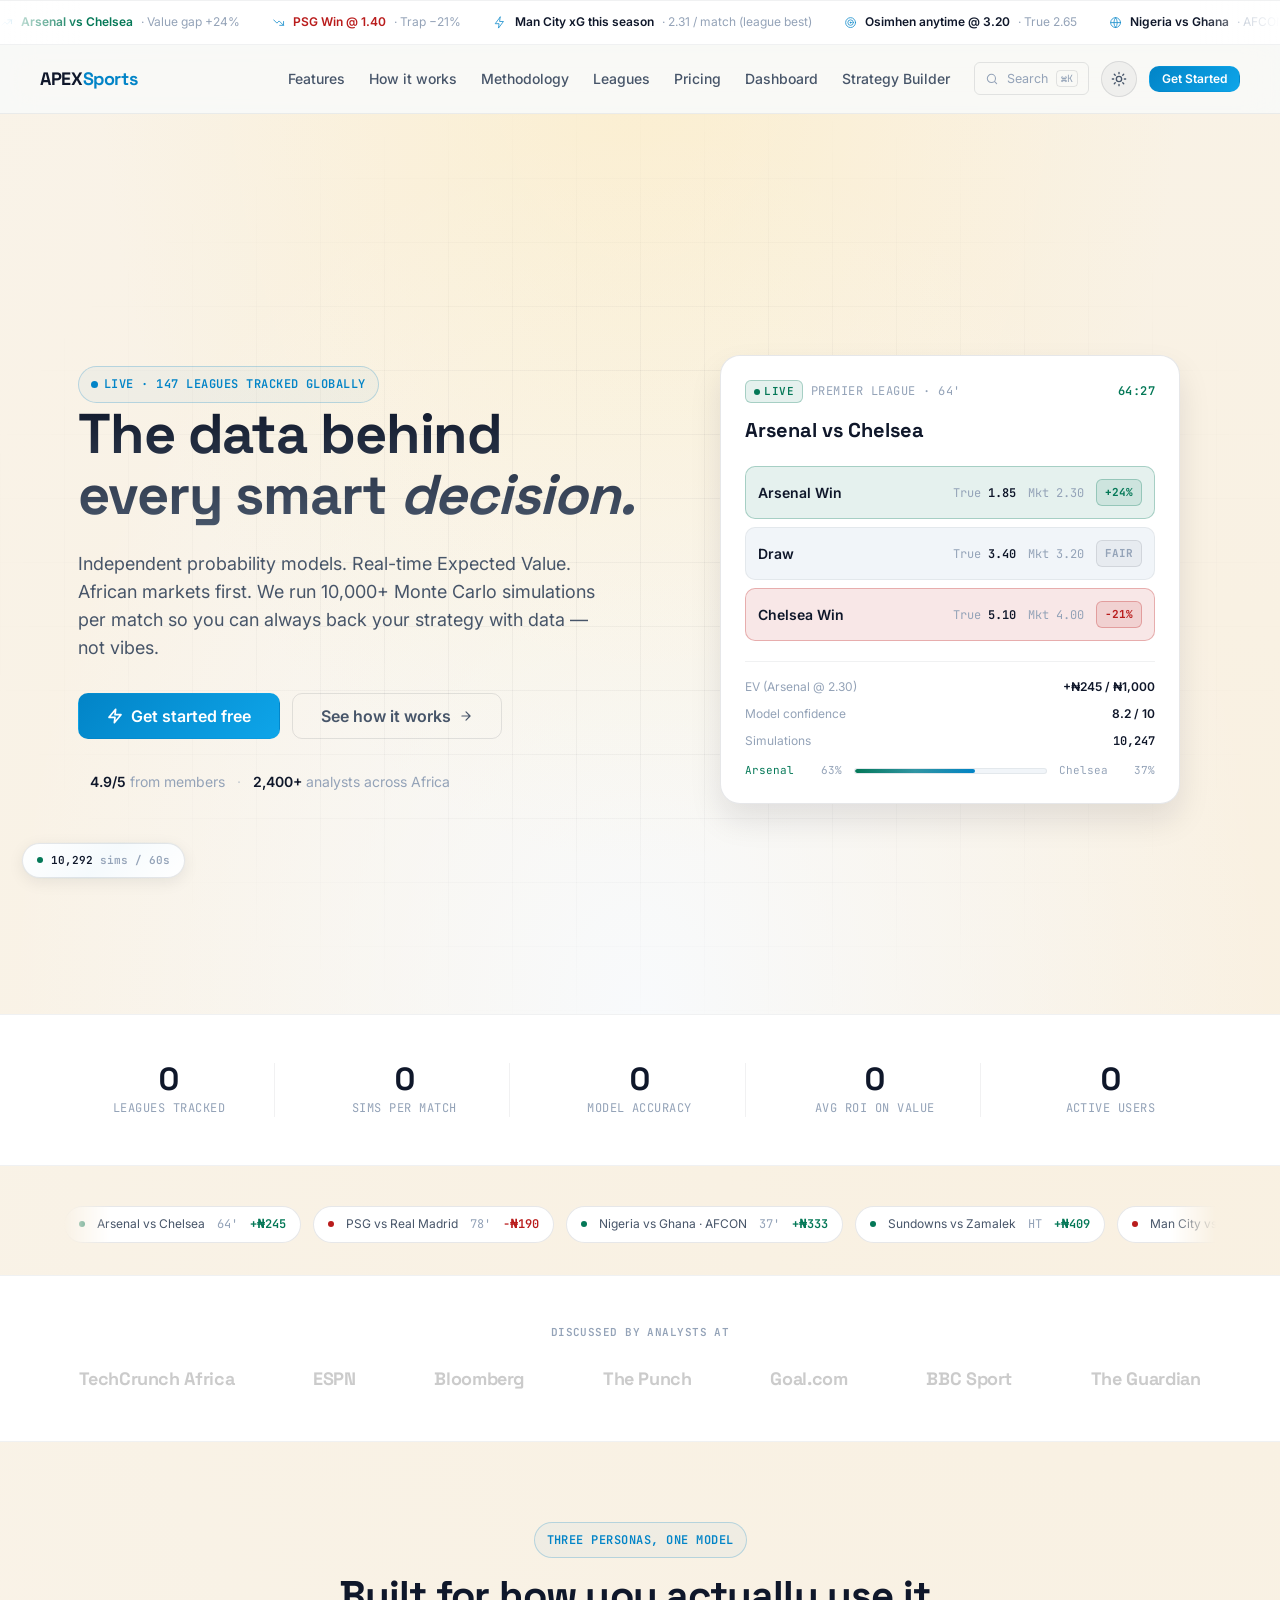
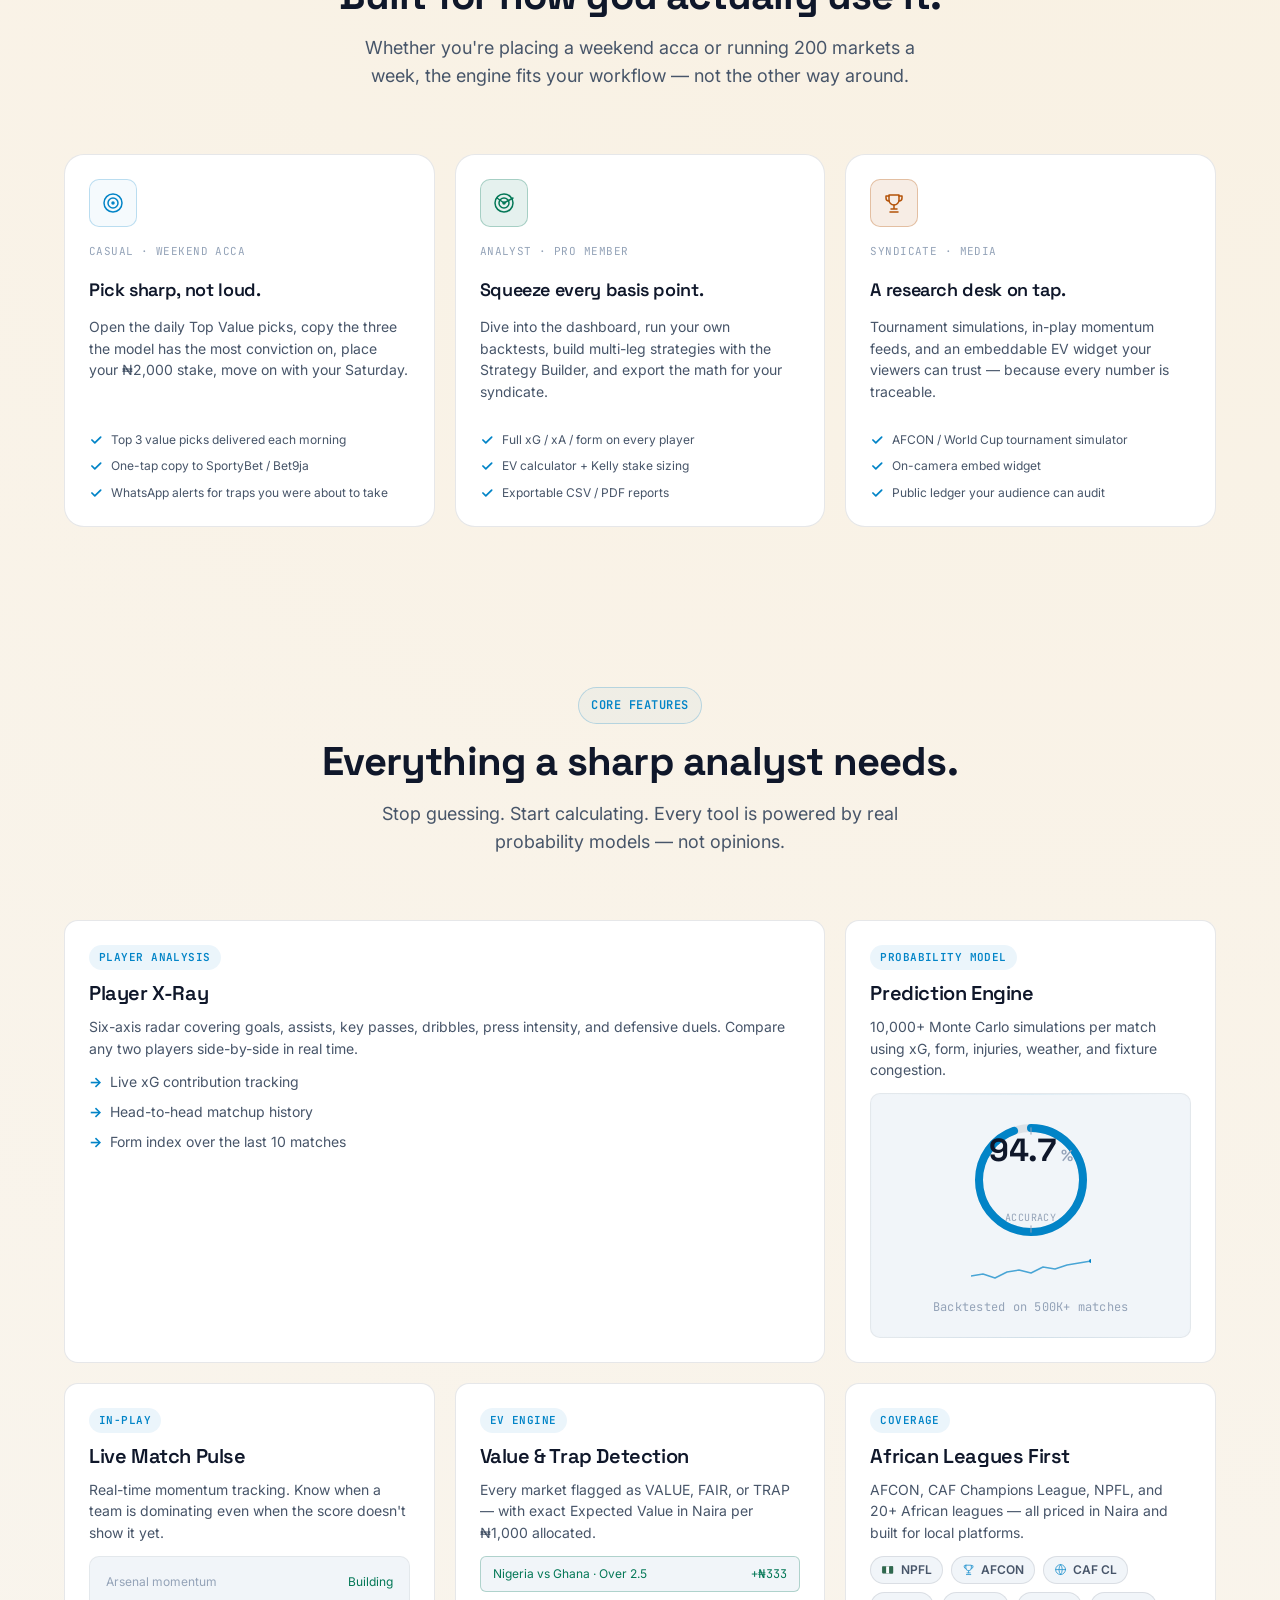
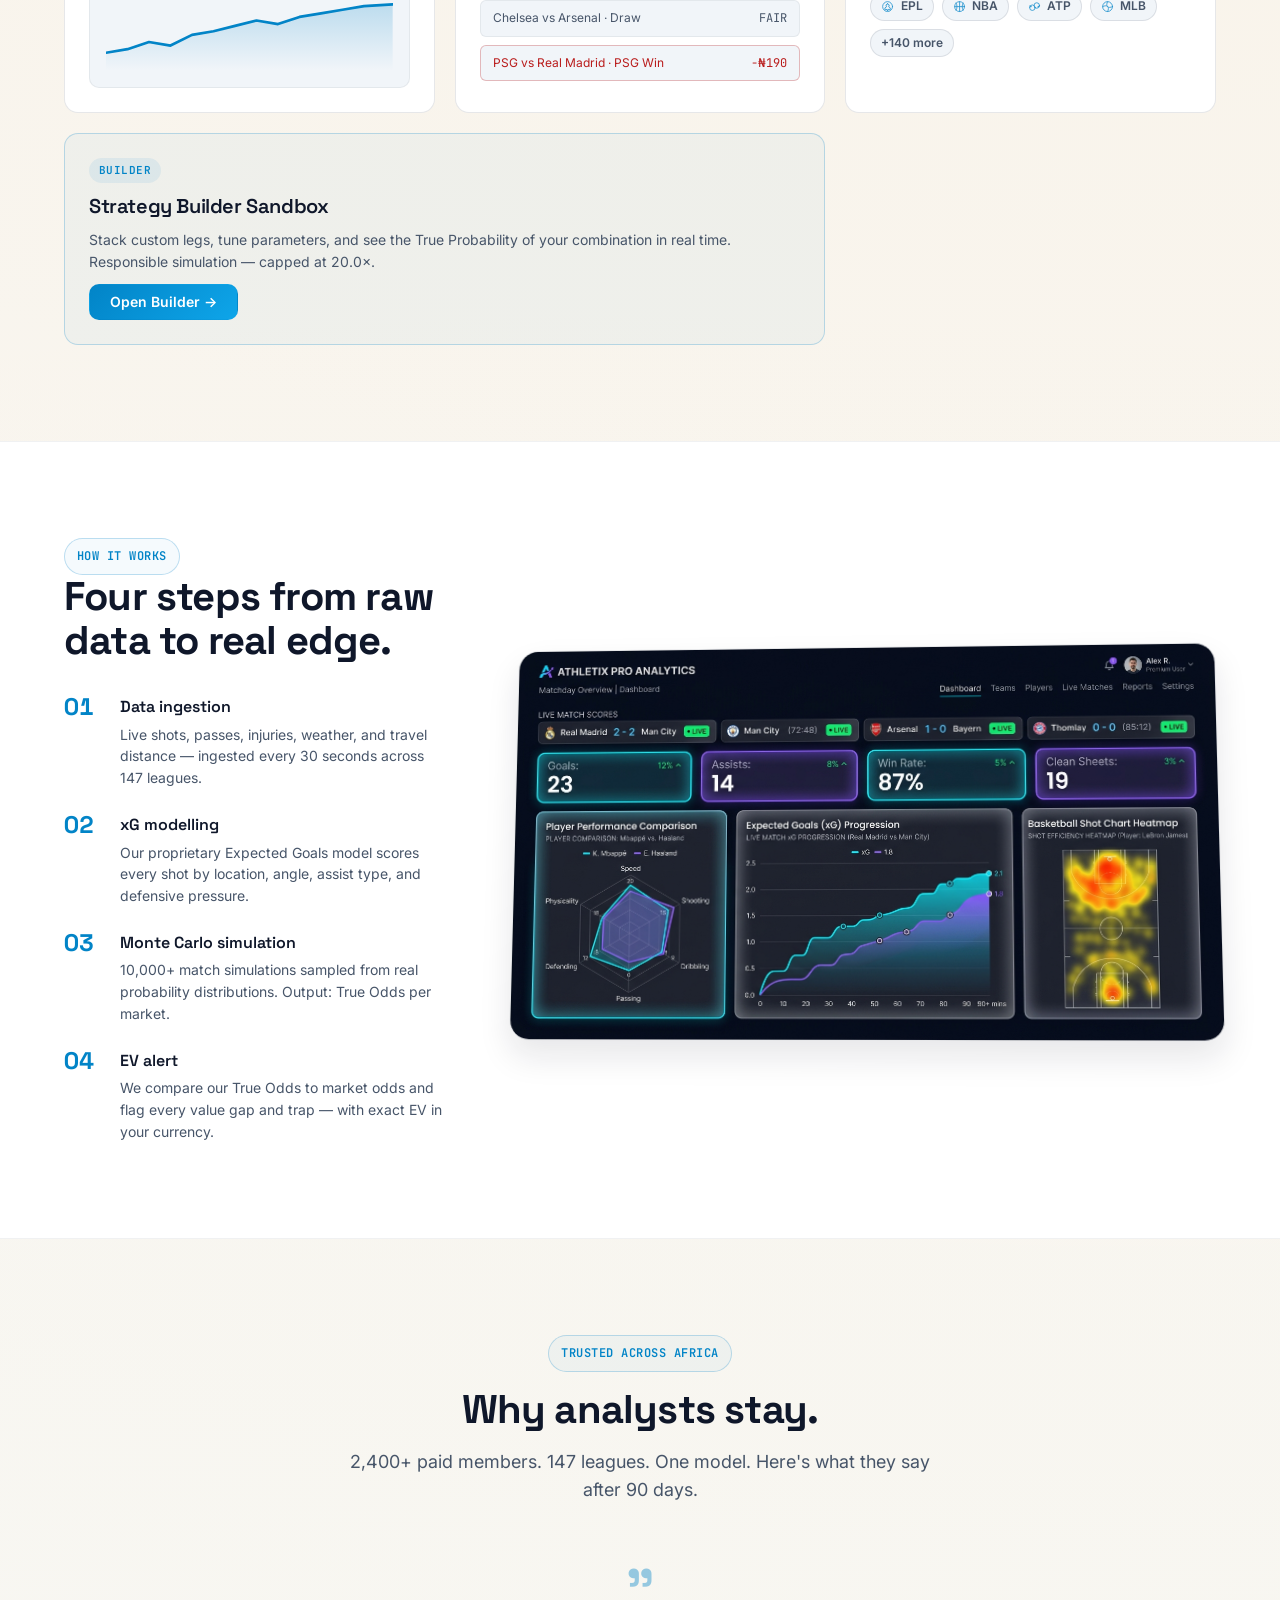
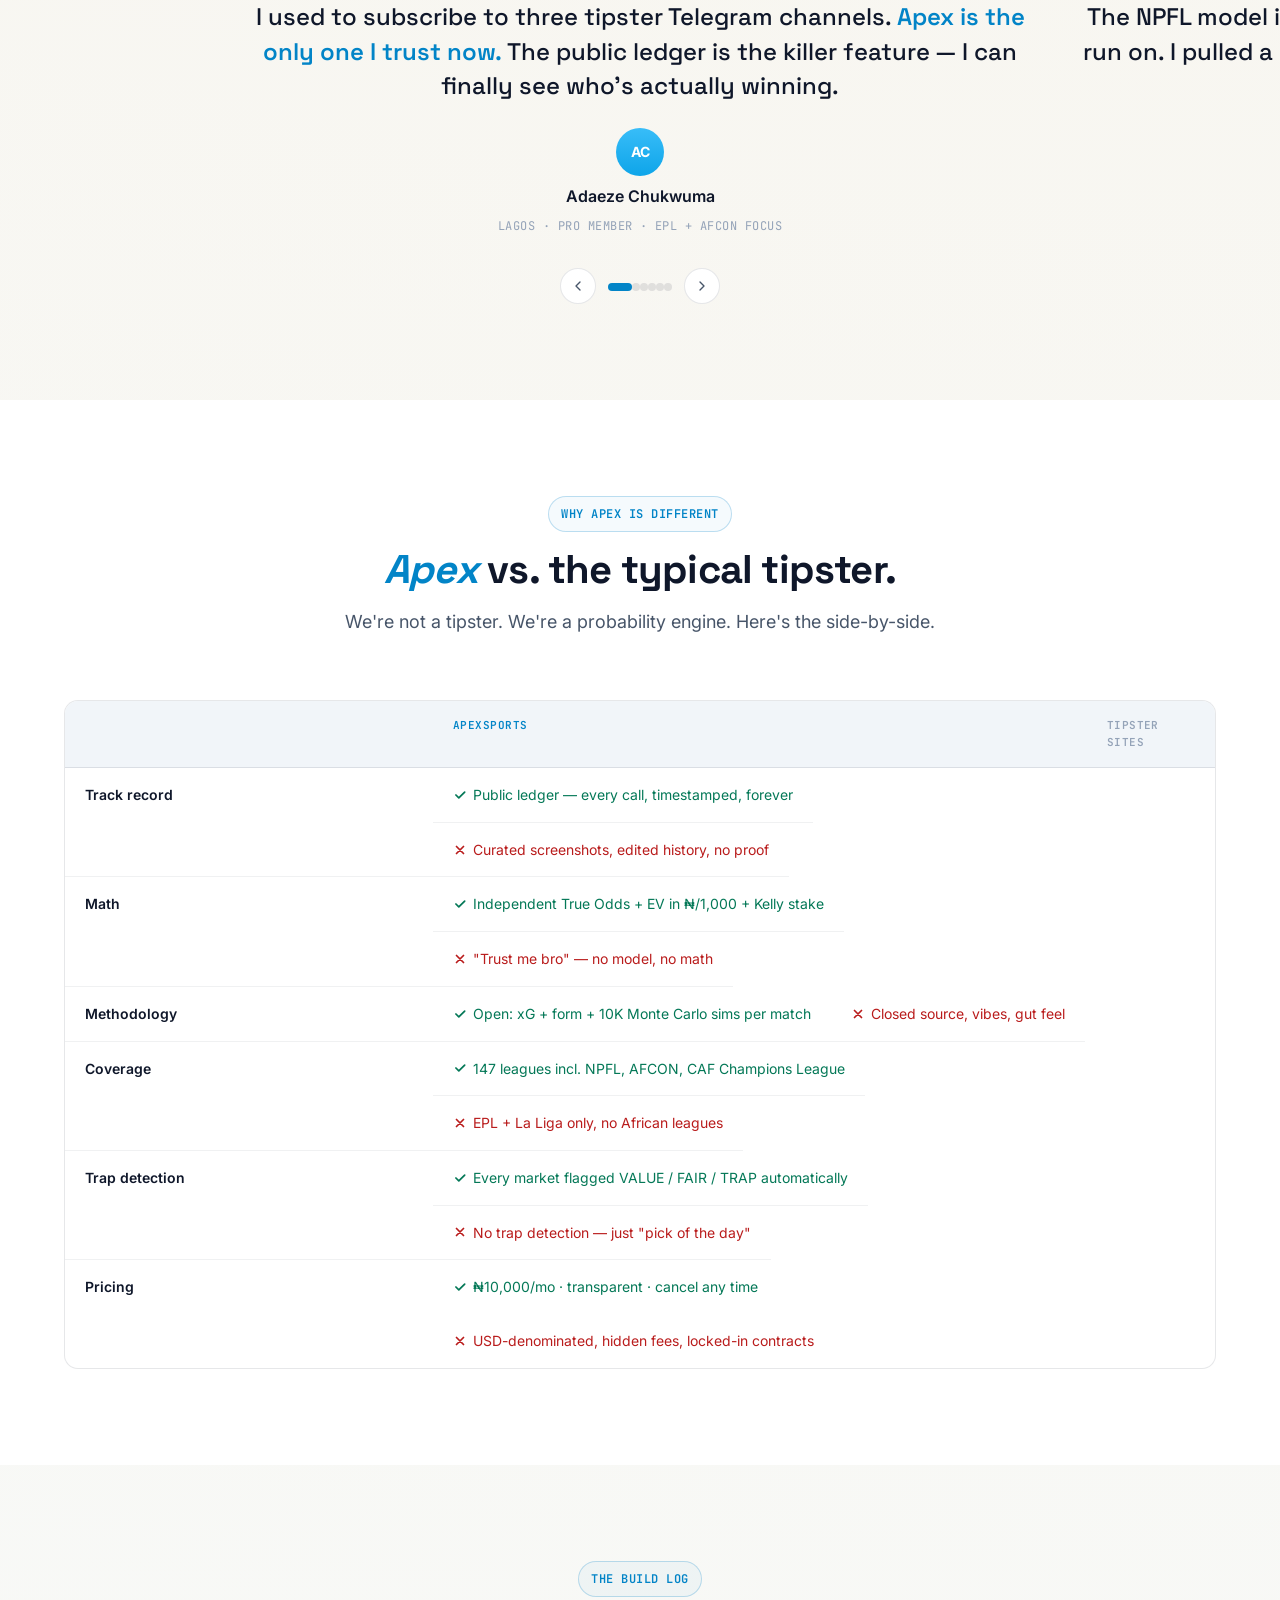
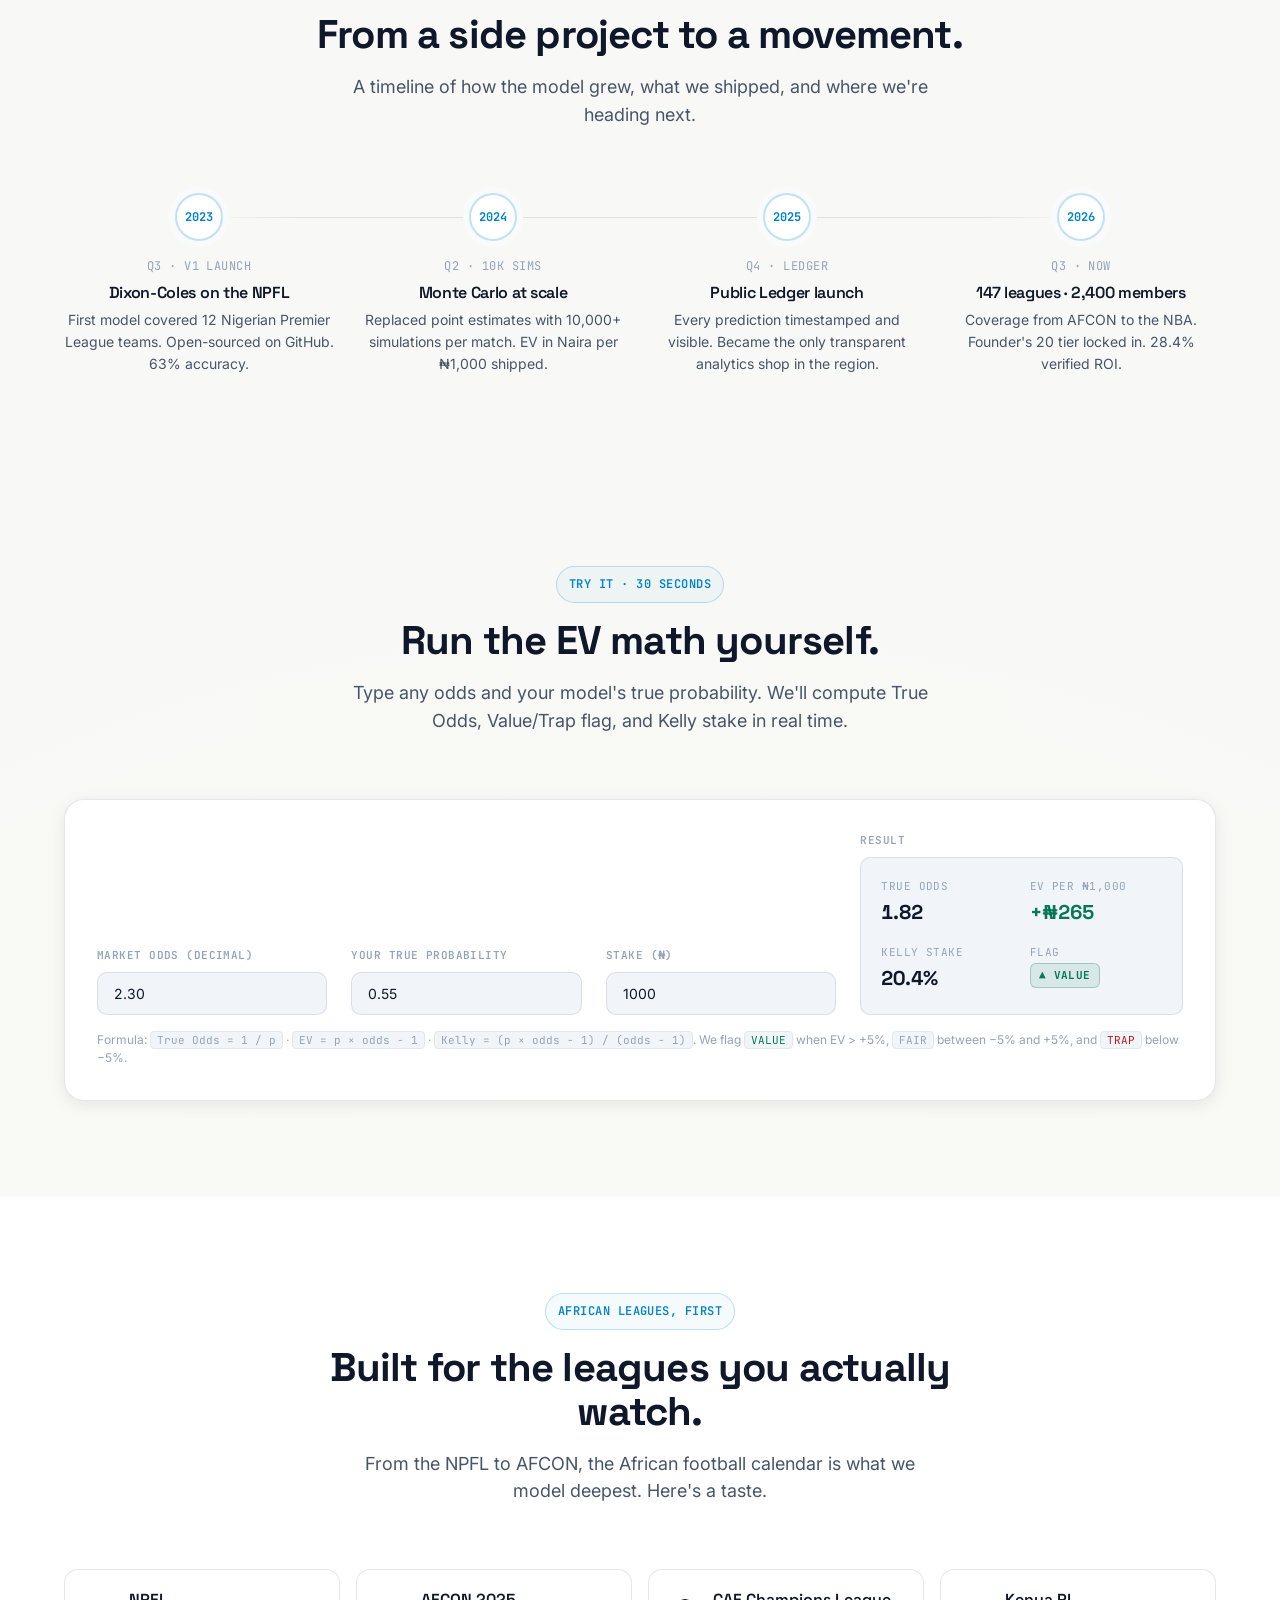
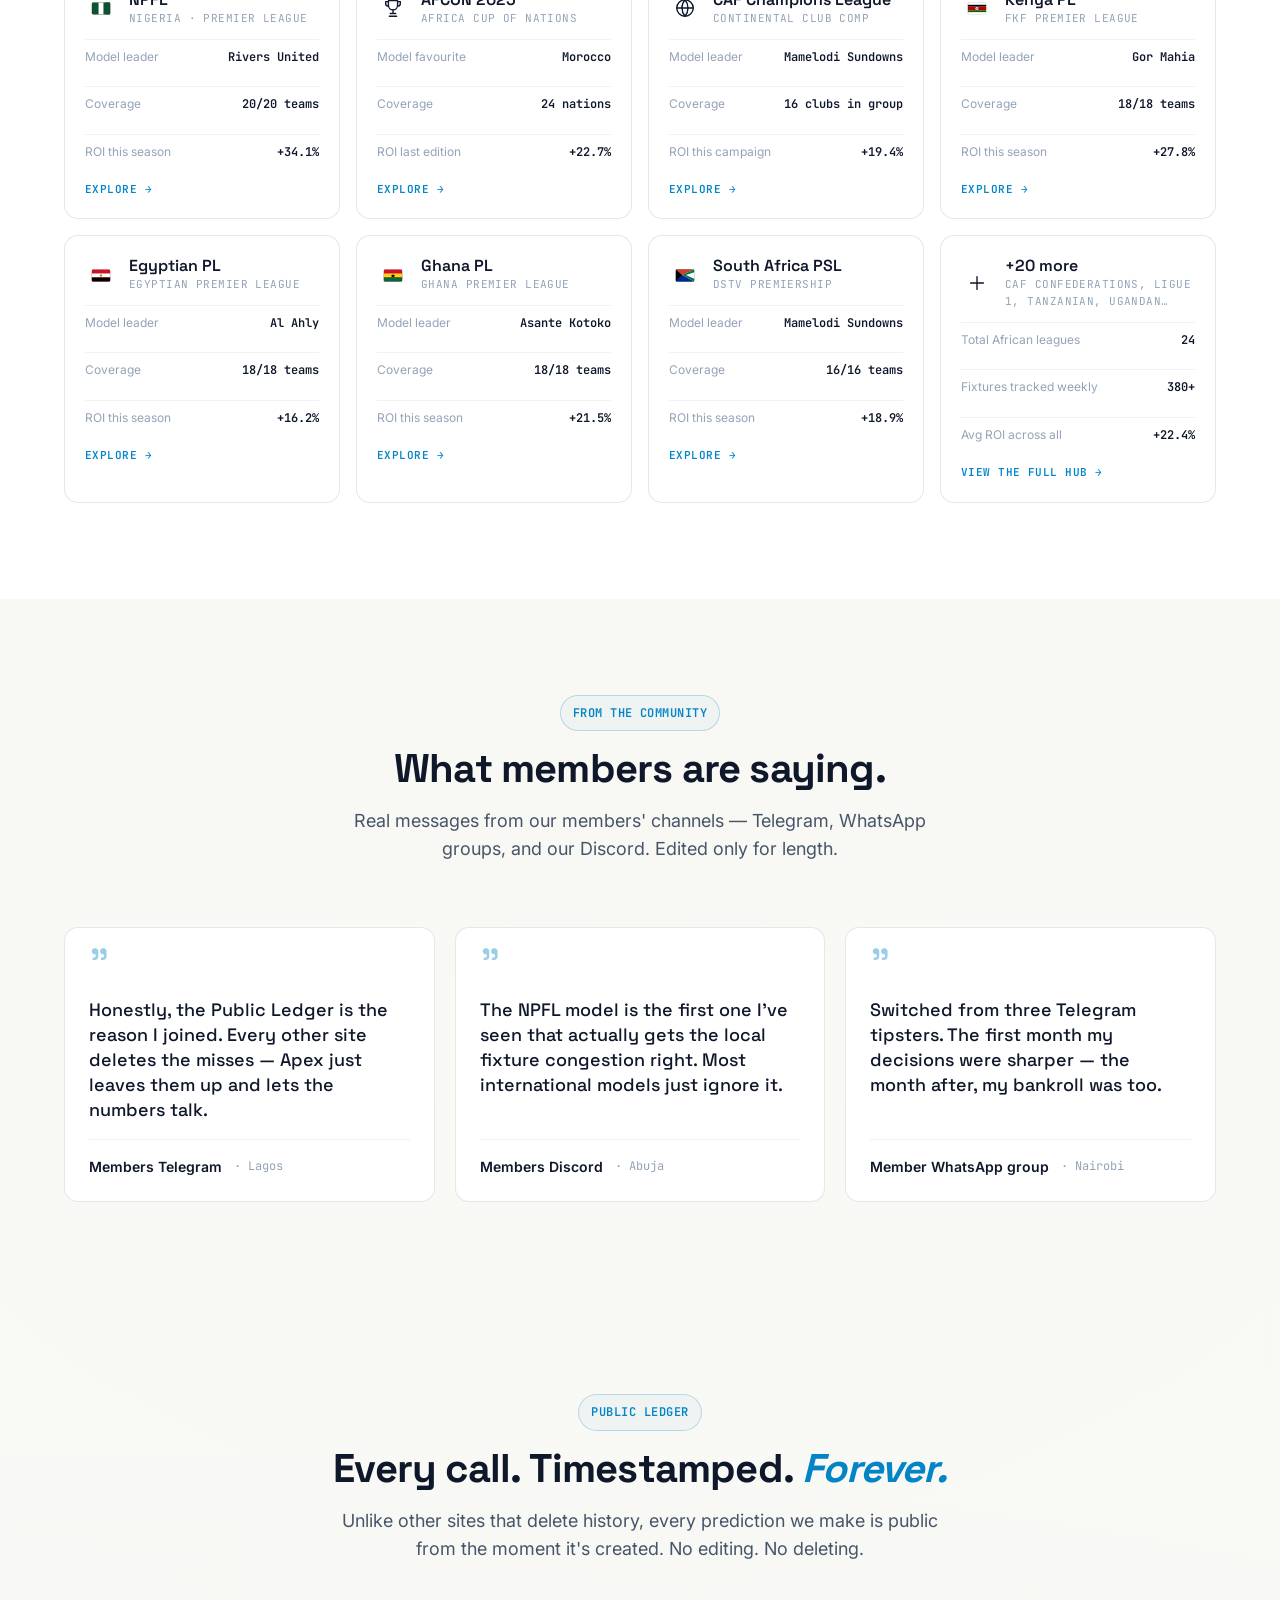
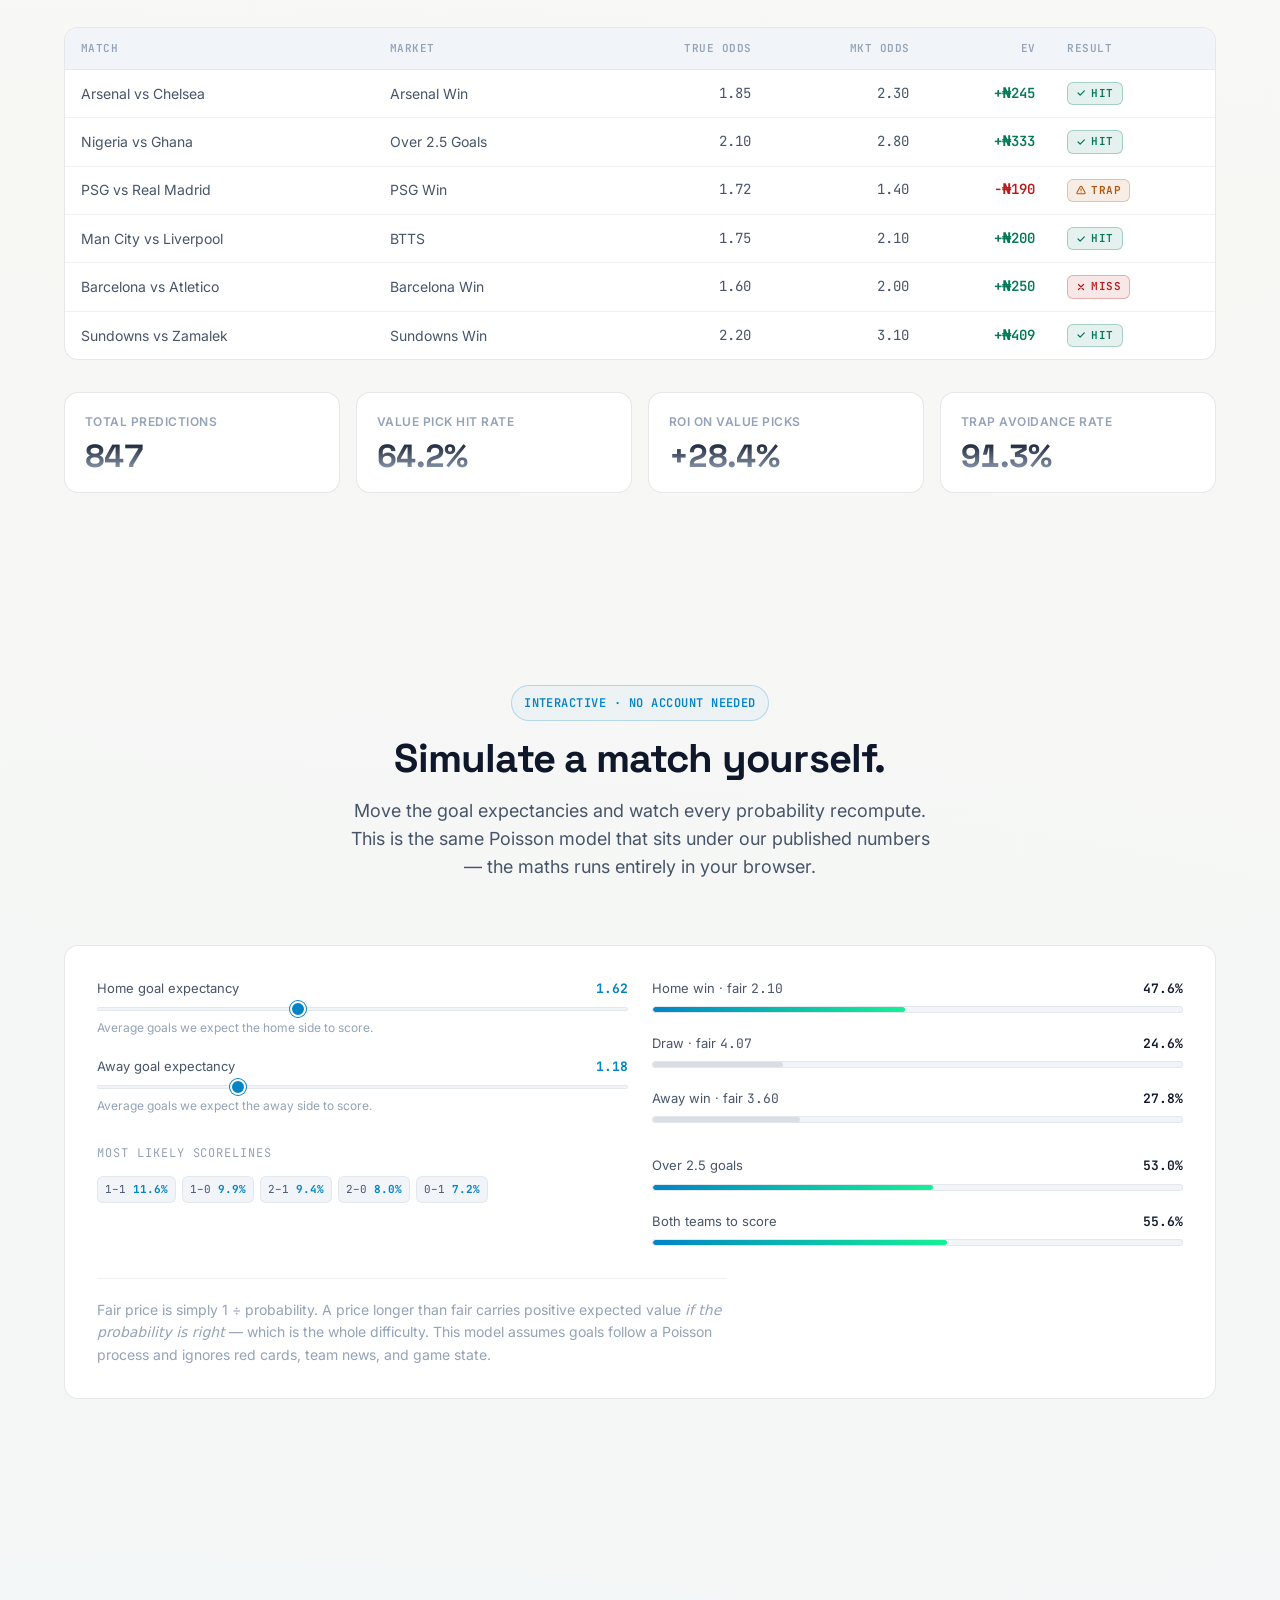
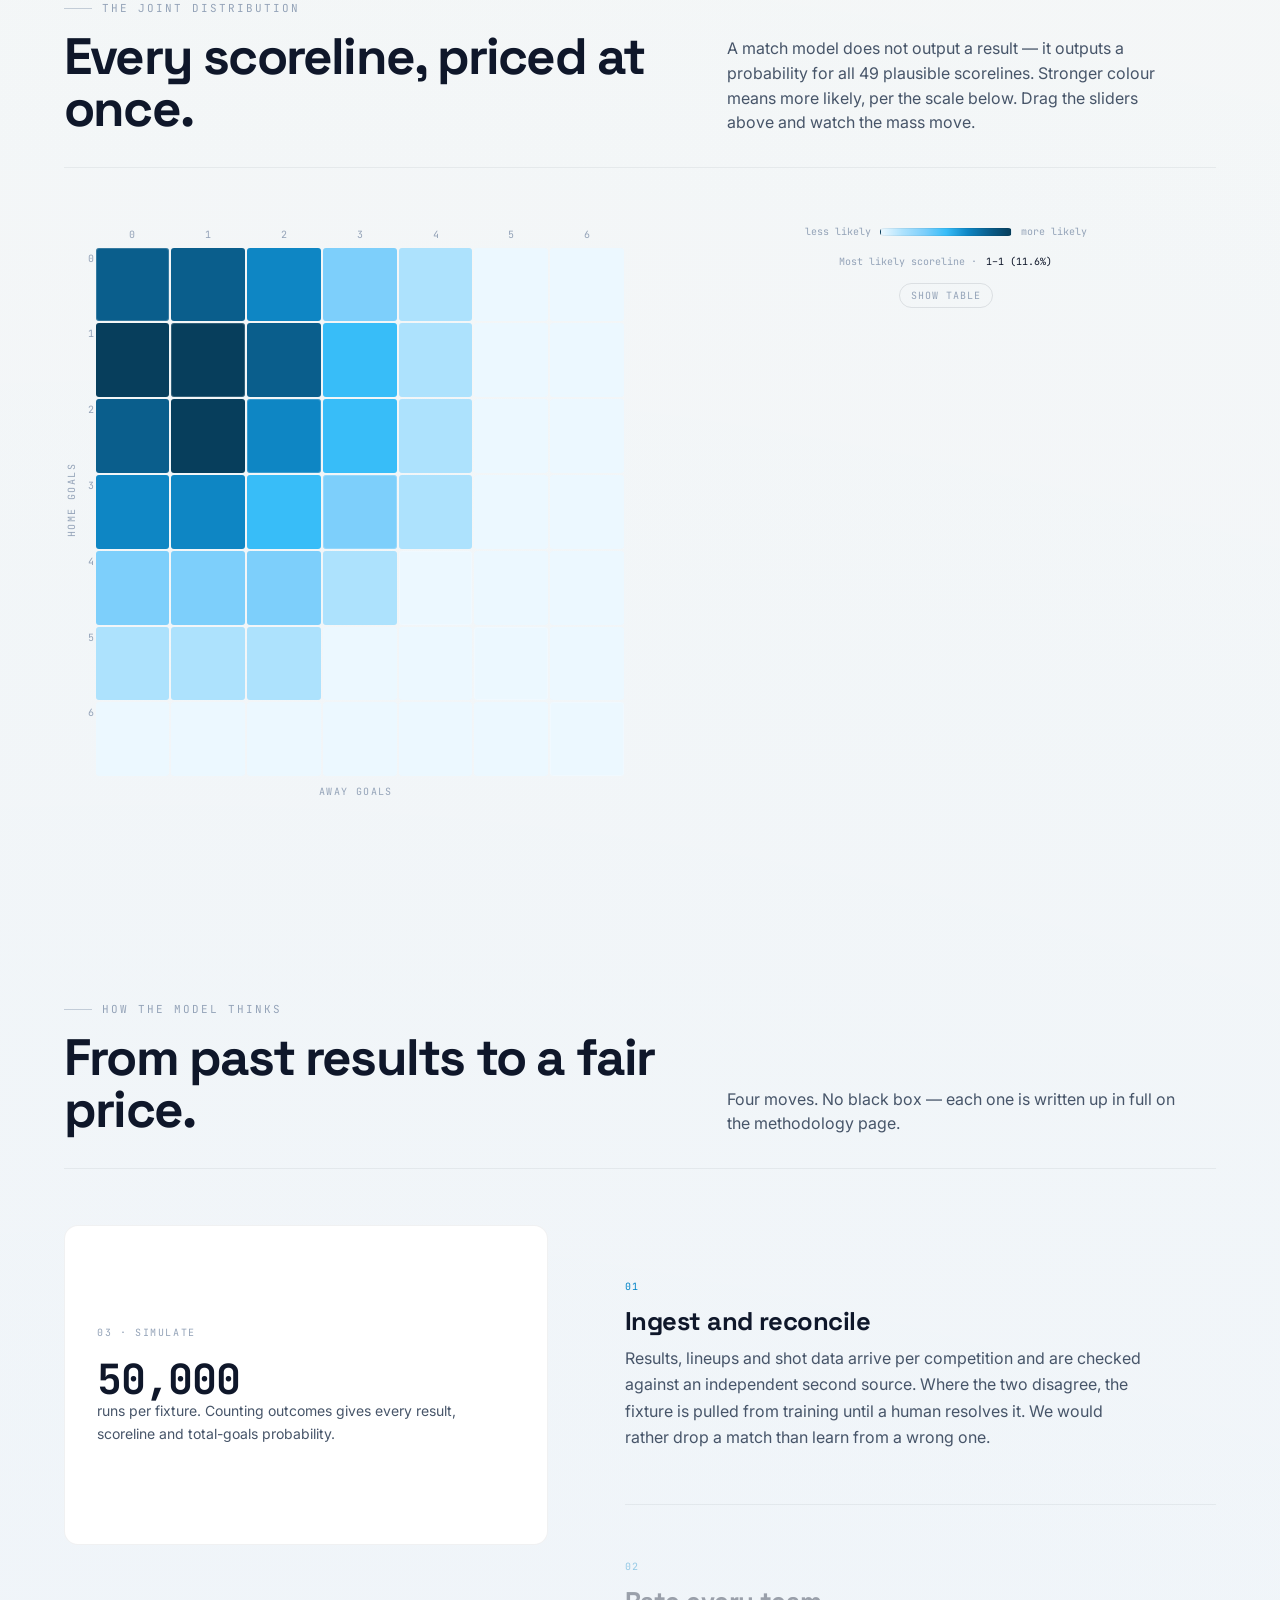
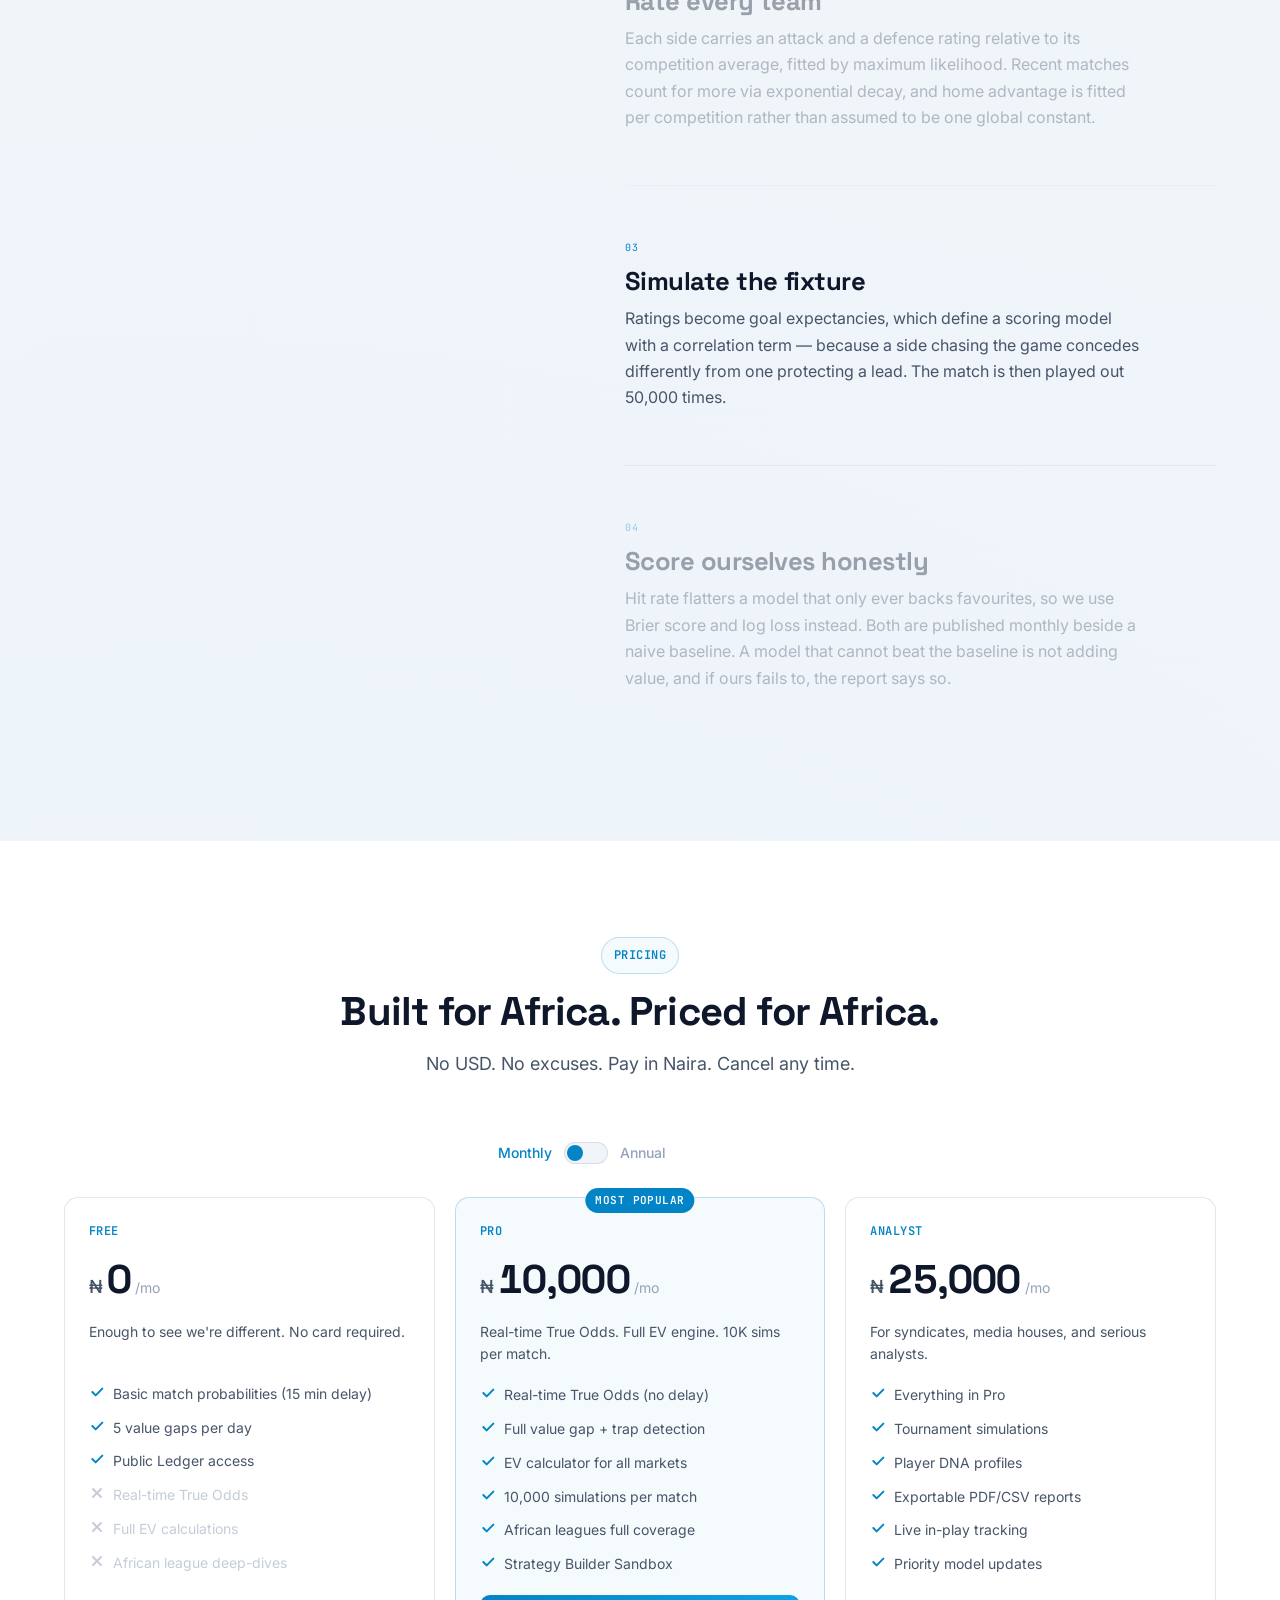
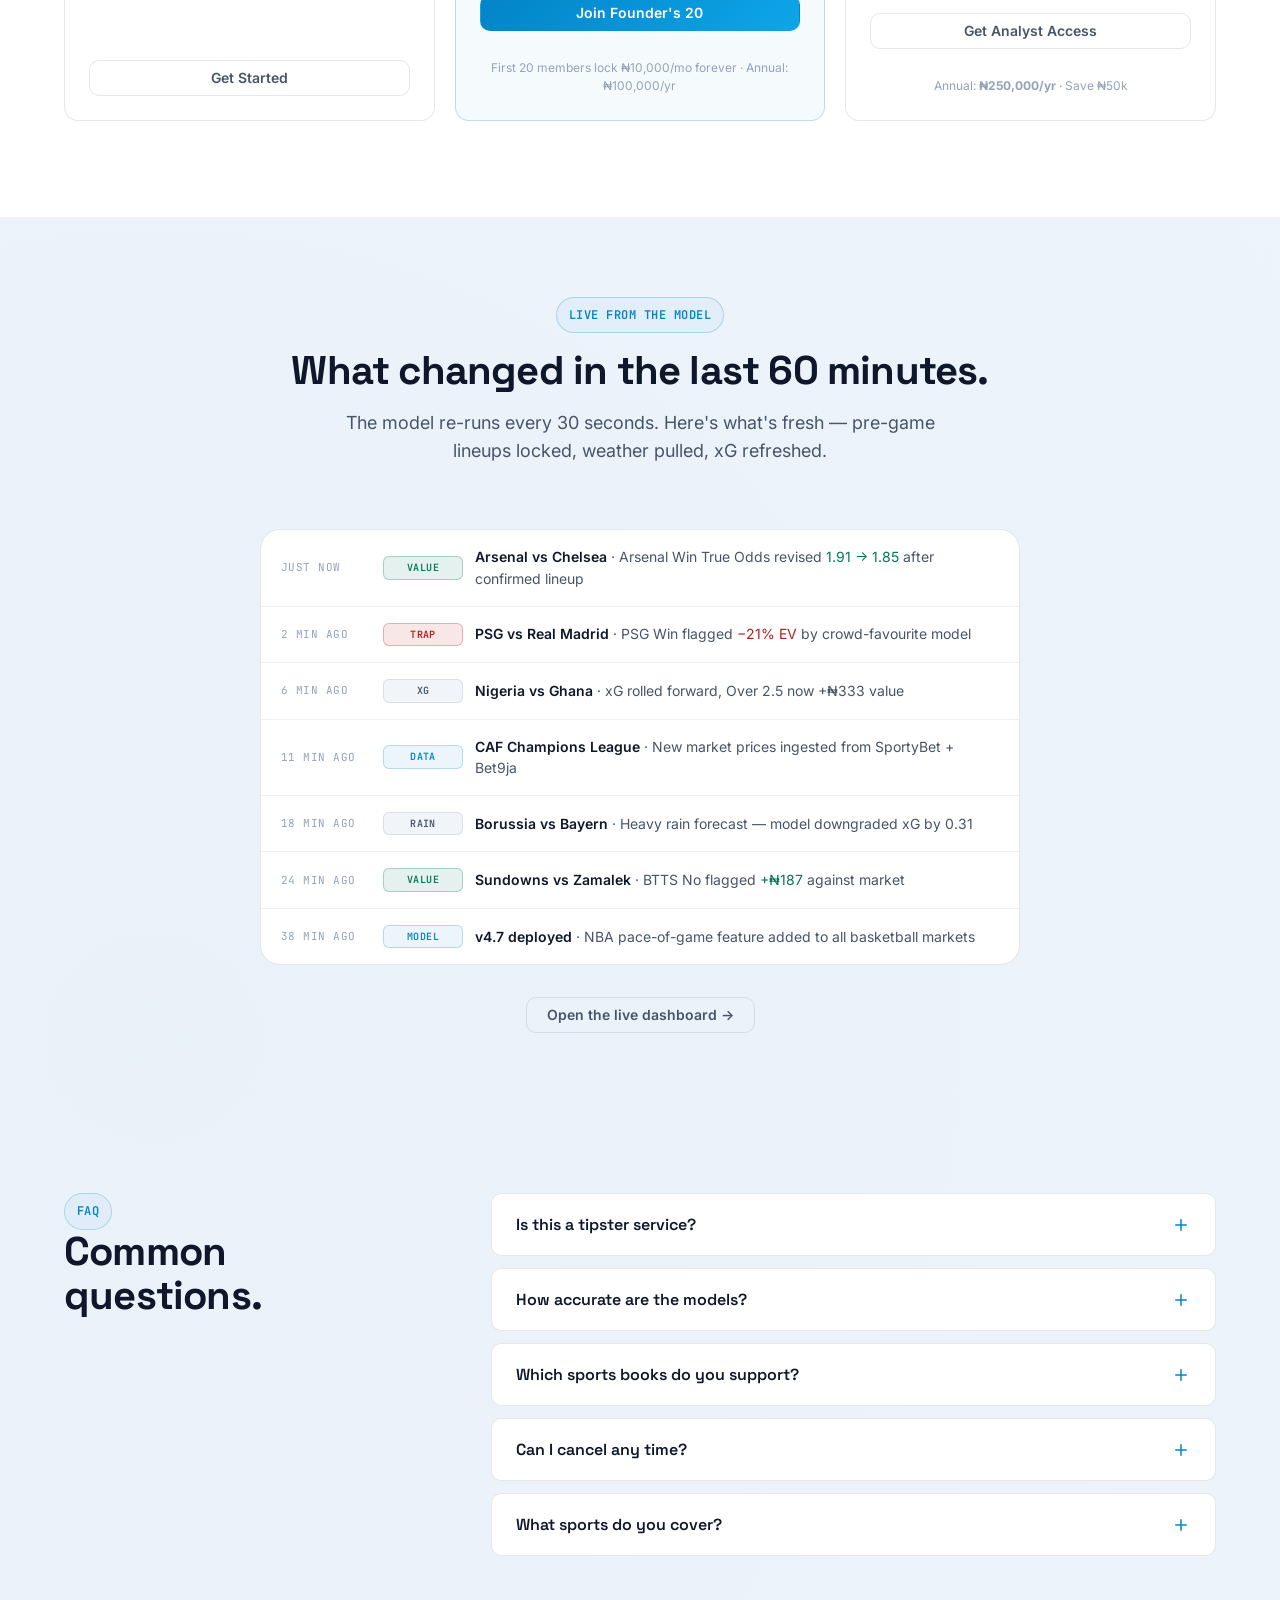
==== commit fd94309a: "Add editorial layer: scoreline matrix, explainer, modern type apex-modern.css / apex-modern.js — a s" ====
--- a/index.html
+++ b/index.html
@@ -71,6 +71,7 @@
   <link rel="stylesheet" href="styles.css?v=6">
   <link rel="stylesheet" href="theme.css?v=6">
   <link rel="stylesheet" href="apex-ui.css?v=7">
+  <link rel="stylesheet" href="apex-modern.css?v=1">
   <script src="theme.js?v=6"></script>
   <script src="lightning.js?v=6"></script>
 </head>
@@ -1185,6 +1186,106 @@
   </div>
 </section>
 
+<!-- ============================================================ SCORELINE MATRIX -->
+<section class="section" id="matrix">
+  <div class="container">
+    <div class="m-head">
+      <div>
+        <span class="m-kicker">The joint distribution</span>
+        <h2>Every scoreline, priced at once.</h2>
+      </div>
+      <p>A match model does not output a result &mdash; it outputs a probability for all 49 plausible scorelines. Stronger colour means more likely, per the scale below. Drag the sliders above and watch the mass move.</p>
+    </div>
+
+    <div class="m-matrix" data-matrix>
+      <div class="m-matrix__wrap">
+        <span class="m-matrix__ylab">Home goals</span>
+        <div class="m-grid" data-matrix-grid role="group" aria-label="Scoreline probability matrix"></div>
+        <span></span>
+        <span class="m-matrix__xlab">Away goals</span>
+      </div>
+
+      <div class="m-matrix__side">
+      <div class="m-matrix__foot">
+        <div class="m-legend">
+          <span class="m-legend__t">less likely</span>
+          <span class="m-legend__bar" role="img" aria-label="Colour scale from less likely to more likely"></span>
+          <span class="m-legend__t">more likely</span>
+        </div>
+        <div class="m-legend">
+          <span class="m-legend__t">Most likely scoreline &middot;</span>
+          <span class="m-legend__t" data-matrix-max style="color:var(--m-text)">&mdash;</span>
+        </div>
+        <button class="m-toggle" type="button" data-matrix-toggle aria-expanded="false">Show table</button>
+      </div>
+
+      <div class="m-tablewrap" data-matrix-table hidden></div>
+      </div>
+    </div>
+  </div>
+</section>
+
+<!-- ============================================================ EXPLAINER -->
+<section class="section" id="explain">
+  <div class="container">
+    <div class="m-head">
+      <div>
+        <span class="m-kicker">How the model thinks</span>
+        <h2>From past results to a fair price.</h2>
+      </div>
+      <p>Four moves. No black box &mdash; each one is written up in full on the methodology page.</p>
+    </div>
+
+    <div class="m-explain" data-explain>
+      <div class="m-explain__sticky">
+        <div class="m-panel is-on" data-panel>
+          <div class="m-cell__n">01 &middot; INGEST</div>
+          <div class="m-cell__fig">1,284</div>
+          <p class="m-cell__d">completed matches reconciled against a second source this season. Disagreements are flagged, never averaged.</p>
+        </div>
+        <div class="m-panel" data-panel>
+          <div class="m-cell__n">02 &middot; RATE</div>
+          <div class="m-cell__fig">2 &times; 147</div>
+          <p class="m-cell__d">attack and defence ratings, fitted per competition with a ~180-day half-life so old form fades.</p>
+        </div>
+        <div class="m-panel" data-panel>
+          <div class="m-cell__n">03 &middot; SIMULATE</div>
+          <div class="m-cell__fig">50,000</div>
+          <p class="m-cell__d">runs per fixture. Counting outcomes gives every result, scoreline and total-goals probability.</p>
+        </div>
+        <div class="m-panel" data-panel>
+          <div class="m-cell__n">04 &middot; SCORE</div>
+          <div class="m-cell__fig">Brier</div>
+          <p class="m-cell__d">and log loss, published monthly against a naive baseline &mdash; including the months we lose.</p>
+        </div>
+      </div>
+
+      <div>
+        <div class="m-step is-active" data-step>
+          <div class="m-step__n">01</div>
+          <h3>Ingest and reconcile</h3>
+          <p>Results, lineups and shot data arrive per competition and are checked against an independent second source. Where the two disagree, the fixture is pulled from training until a human resolves it. We would rather drop a match than learn from a wrong one.</p>
+        </div>
+        <div class="m-step" data-step>
+          <div class="m-step__n">02</div>
+          <h3>Rate every team</h3>
+          <p>Each side carries an attack and a defence rating relative to its competition average, fitted by maximum likelihood. Recent matches count for more via exponential decay, and home advantage is fitted per competition rather than assumed to be one global constant.</p>
+        </div>
+        <div class="m-step" data-step>
+          <div class="m-step__n">03</div>
+          <h3>Simulate the fixture</h3>
+          <p>Ratings become goal expectancies, which define a scoring model with a correlation term &mdash; because a side chasing the game concedes differently from one protecting a lead. The match is then played out 50,000 times.</p>
+        </div>
+        <div class="m-step" data-step>
+          <div class="m-step__n">04</div>
+          <h3>Score ourselves honestly</h3>
+          <p>Hit rate flatters a model that only ever backs favourites, so we use Brier score and log loss instead. Both are published monthly beside a naive baseline. A model that cannot beat the baseline is not adding value, and if ours fails to, the report says so.</p>
+        </div>
+      </div>
+    </div>
+  </div>
+</section>
+
 
 <!-- Pricing -->
 <section class="section pricing" id="pricing">
@@ -1475,5 +1576,6 @@
 <div class="toast-stack" id="toastStack" aria-live="polite" aria-atomic="true"></div>
 
   <script src="apex-ui.js?v=7" defer></script>
+  <script src="apex-modern.js?v=1" defer></script>
 </body>
 </html>
--- a/apex-modern.css
+++ b/apex-modern.css
@@ -0,0 +1,436 @@
+/* ============================================================
+   APEX MODERN — editorial layout & data-native components
+
+   Deliberately avoids the SaaS-template vocabulary (centred hero,
+   three equal feature cards, logo wall). The organising idea is a
+   data publication: asymmetric bento, a real probability matrix as
+   the centrepiece, a scroll-driven explainer, and a horizontal rail.
+
+   Portable across both sites via the same var() fallback chains
+   used by apex-ui.css.
+   ============================================================ */
+
+:root {
+  --m-accent: var(--accent, #38BDF8);
+  --m-bg:     var(--bg-elevated, var(--bg-raised, #11161F));
+  --m-bg-2:   var(--bg-surface, #0C1018);
+  --m-sunken: var(--bg-inset, var(--bg-sunken, #080B12));
+  --m-line:   var(--border-default, var(--line, rgba(255,255,255,.10)));
+  --m-line-2: var(--border-subtle, var(--line-subtle, rgba(255,255,255,.06)));
+  --m-text:   var(--text-primary, var(--text, #F4F6FA));
+  --m-text-2: var(--text-secondary, var(--text-2, #9AA4B5));
+  --m-text-3: var(--text-muted, var(--text-3, #5C6677));
+  --m-mono:   var(--font-mono, ui-monospace, monospace);
+  --m-ease:   var(--ease-out, cubic-bezier(.16,1,.3,1));
+  --m-r:      var(--radius-lg, var(--r-md, 14px));
+
+  /* ---- Sequential ramp · validated with the dataviz validator ----
+     One hue (10° spread), monotone lightness, all adjacent ΔL ≥ 0.06.
+     Dark mode is its own set of steps chosen for the dark surface, not
+     a flip of the light set. The near-zero end deliberately recedes
+     toward the surface — that is correct for a continuous heatmap
+     (the 2:1 floor applies to ordinal ramps, not sequential). */
+  --seq-1: #ECF8FF;
+  --seq-2: #ADE2FD;
+  --seq-3: #7DCFFB;
+  --seq-4: #38BDF8;
+  --seq-5: #0E86C4;
+  --seq-6: #0A5E8C;
+  --seq-7: #073E5C;
+}
+
+/* Dark: near-surface → bright. Validated against surface #0C1018. */
+:root:not([data-theme="light"]) {
+  --seq-1: #0B1B28;
+  --seq-2: #10334A;
+  --seq-3: #17557D;
+  --seq-4: #1D82B8;
+  --seq-5: #38BDF8;
+  --seq-6: #85D6FB;
+  --seq-7: #C8ECFE;
+}
+@media (prefers-color-scheme: light) {
+  :root:not([data-theme]) {
+    --seq-1: #ECF8FF; --seq-2: #ADE2FD; --seq-3: #7DCFFB; --seq-4: #38BDF8;
+    --seq-5: #0E86C4; --seq-6: #0A5E8C; --seq-7: #073E5C;
+  }
+}
+:root[data-theme="dark"] {
+  --seq-1: #0B1B28; --seq-2: #10334A; --seq-3: #17557D; --seq-4: #1D82B8;
+  --seq-5: #38BDF8; --seq-6: #85D6FB; --seq-7: #C8ECFE;
+}
+
+/* ============================================================
+   EDITORIAL TYPE
+   Large, tight, and asymmetric — set like a publication masthead
+   rather than a centred marketing headline.
+   ============================================================ */
+.m-display {
+  font-size: clamp(2.6rem, 7.2vw, 6.4rem);
+  line-height: .95;
+  letter-spacing: -.045em;
+  font-weight: 700;
+  text-wrap: balance;
+}
+.m-display em {
+  font-style: normal;
+  color: var(--m-text-3);
+}
+.m-kicker {
+  display: inline-flex;
+  align-items: center;
+  gap: 10px;
+  font-family: var(--m-mono);
+  font-size: 11px;
+  letter-spacing: .18em;
+  text-transform: uppercase;
+  color: var(--m-text-3);
+}
+.m-kicker::before {
+  content: '';
+  width: 28px; height: 1px;
+  background: currentColor;
+  opacity: .5;
+}
+
+/* Section header that sits left, not centred. */
+.m-head {
+  display: grid;
+  grid-template-columns: minmax(0, 1fr) minmax(0, .8fr);
+  gap: clamp(1.5rem, 4vw, 4rem);
+  align-items: end;
+  margin-bottom: clamp(2rem, 5vw, 3.5rem);
+  padding-bottom: clamp(1.2rem, 2.5vw, 2rem);
+  border-bottom: 1px solid var(--m-line-2);
+}
+.m-head h2 {
+  font-size: clamp(1.9rem, 4.2vw, 3.2rem);
+  line-height: 1.02;
+  letter-spacing: -.035em;
+  margin: 14px 0 0;
+}
+.m-head p { color: var(--m-text-2); max-width: 46ch; margin: 0; }
+@media (max-width: 860px) {
+  .m-head { grid-template-columns: 1fr; align-items: start; gap: 1rem; }
+}
+
+/* ============================================================
+   BENTO — asymmetric feature grid
+   Replaces the three-equal-cards cliché. Cells carry real content
+   at different weights, so the eye has somewhere to go.
+   ============================================================ */
+.m-bento {
+  display: grid;
+  grid-template-columns: repeat(6, 1fr);
+  gap: clamp(10px, 1vw, 16px);
+}
+.m-cell {
+  position: relative;
+  overflow: hidden;
+  padding: clamp(20px, 2.4vw, 30px);
+  border: 1px solid var(--m-line-2);
+  border-radius: var(--m-r);
+  background: var(--m-bg-2);
+  display: flex;
+  flex-direction: column;
+  min-height: 190px;
+  transition: border-color 240ms var(--m-ease), transform 240ms var(--m-ease);
+}
+.m-cell:hover { border-color: var(--m-line); }
+.m-cell--wide { grid-column: span 4; }
+.m-cell--half { grid-column: span 3; }
+.m-cell--third { grid-column: span 2; }
+.m-cell--tall { grid-row: span 2; }
+.m-cell--feature {
+  grid-column: span 4;
+  grid-row: span 2;
+  min-height: 400px;
+  background:
+    radial-gradient(120% 90% at 15% 0%, var(--accent-soft, rgba(56,189,248,.12)), transparent 60%),
+    var(--m-bg-2);
+}
+@media (max-width: 1000px) {
+  .m-bento { grid-template-columns: repeat(4, 1fr); }
+  .m-cell--wide, .m-cell--feature { grid-column: span 4; }
+  .m-cell--half { grid-column: span 2; }
+  .m-cell--third { grid-column: span 2; }
+  .m-cell--feature { grid-row: auto; min-height: 320px; }
+}
+@media (max-width: 620px) {
+  .m-bento { grid-template-columns: 1fr; }
+  .m-cell, .m-cell--wide, .m-cell--half,
+  .m-cell--third, .m-cell--feature { grid-column: span 1; grid-row: auto; }
+}
+
+.m-cell__n {
+  font-family: var(--m-mono);
+  font-size: 10px;
+  letter-spacing: .16em;
+  color: var(--m-text-3);
+  margin-bottom: auto;
+}
+.m-cell__t {
+  font-size: clamp(1.05rem, 1.6vw, 1.4rem);
+  line-height: 1.2;
+  letter-spacing: -.02em;
+  font-weight: 600;
+  margin: 22px 0 8px;
+  color: var(--m-text);
+}
+.m-cell__d { font-size: 14px; line-height: 1.6; color: var(--m-text-2); margin: 0; }
+.m-cell__fig {
+  margin-top: 18px;
+  font-family: var(--m-mono);
+  font-size: clamp(1.6rem, 3.4vw, 2.6rem);
+  font-weight: 700;
+  letter-spacing: -.03em;
+  color: var(--m-text);
+  font-variant-numeric: tabular-nums;
+  line-height: 1;
+}
+
+/* ============================================================
+   SCORELINE MATRIX
+   The centrepiece: a real joint distribution, not a decoration.
+   Sequential fill = magnitude; hover per cell; legend + table view
+   so the encoding is never colour-alone.
+   ============================================================ */
+.m-matrix {
+  display: grid;
+  grid-template-columns: minmax(0, 560px) minmax(0, 1fr);
+  gap: clamp(20px, 4vw, 56px);
+  align-items: start;
+}
+@media (max-width: 900px) { .m-matrix { grid-template-columns: 1fr; } }
+
+.m-matrix__wrap {
+  display: grid;
+  grid-template-columns: auto 1fr;
+  grid-template-rows: 1fr auto;
+  gap: 8px;
+  align-items: center;
+}
+/* The cells are square, so an unconstrained grid grows to fill any
+   width and swamps the section. Cap it and let the side panel take
+   the remaining space. */
+.m-matrix__side { display: grid; gap: 20px; align-content: start; }
+.m-matrix__ylab, .m-matrix__xlab {
+  font-family: var(--m-mono);
+  font-size: 10px;
+  letter-spacing: .14em;
+  text-transform: uppercase;
+  color: var(--m-text-3);
+  white-space: nowrap;
+}
+.m-matrix__ylab { writing-mode: vertical-rl; transform: rotate(180deg); justify-self: center; }
+.m-matrix__xlab { grid-column: 2; text-align: center; }
+
+.m-grid {
+  display: grid;
+  grid-template-columns: auto repeat(7, minmax(0, 1fr));
+  gap: 2px;                    /* 2px surface gap between fills */
+  font-family: var(--m-mono);
+}
+.m-grid__hd {
+  font-size: 10px;
+  color: var(--m-text-3);
+  text-align: center;
+  padding: 3px 0;
+  font-variant-numeric: tabular-nums;
+}
+.m-cellbox {
+  position: relative;
+  aspect-ratio: 1;
+  border-radius: 3px;
+  background: var(--seq-1);
+  cursor: default;
+  transition: background 420ms var(--m-ease), outline-color 120ms;
+  outline: 2px solid transparent;
+  outline-offset: -2px;
+}
+.m-cellbox:hover, .m-cellbox:focus-visible {
+  outline-color: var(--m-text);   /* surface ring on the hovered mark */
+  z-index: 2;
+}
+/* The draw diagonal is the one structural feature worth marking. */
+.m-cellbox[data-draw] { box-shadow: inset 0 0 0 1px rgba(255,255,255,.18); }
+
+.m-matrix__foot {
+  display: flex;
+  flex-direction: column;
+  align-items: flex-start;
+  flex-wrap: wrap;
+  align-items: center;
+  justify-content: space-between;
+  gap: 14px;
+}
+.m-legend { display: flex; align-items: center; gap: 9px; }
+.m-legend__bar {
+  width: 132px; height: 8px;
+  border-radius: 99px;
+  background: linear-gradient(90deg,
+    var(--seq-1), var(--seq-2), var(--seq-3), var(--seq-4),
+    var(--seq-5), var(--seq-6), var(--seq-7));
+  border: 1px solid var(--m-line-2);
+}
+.m-legend__t {
+  font-family: var(--m-mono);
+  font-size: 10px;
+  color: var(--m-text-3);
+  font-variant-numeric: tabular-nums;
+}
+
+.m-tip {
+  position: fixed;
+  z-index: 60;
+  padding: 7px 10px;
+  border-radius: 7px;
+  background: var(--m-bg);
+  border: 1px solid var(--m-line);
+  box-shadow: var(--shadow-lg, 0 16px 40px rgba(0,0,0,.5));
+  font-family: var(--m-mono);
+  font-size: 11.5px;
+  color: var(--m-text);
+  pointer-events: none;
+  opacity: 0;
+  transform: translate(-50%, -130%);
+  transition: opacity 110ms var(--m-ease);
+  white-space: nowrap;
+  font-variant-numeric: tabular-nums;
+}
+.m-tip.is-on { opacity: 1; }
+.m-tip b { color: var(--m-accent); }
+
+.m-toggle {
+  font-family: var(--m-mono);
+  font-size: 10px;
+  letter-spacing: .1em;
+  text-transform: uppercase;
+  color: var(--m-text-3);
+  background: none;
+  border: 1px solid var(--m-line);
+  border-radius: 99px;
+  padding: 5px 11px;
+  cursor: pointer;
+  transition: color 140ms var(--m-ease), border-color 140ms var(--m-ease);
+}
+.m-toggle:hover { color: var(--m-text); border-color: var(--m-accent); }
+
+.m-table { width: 100%; border-collapse: collapse; font-family: var(--m-mono); font-size: 11.5px; }
+.m-table th, .m-table td {
+  padding: 5px 8px;
+  text-align: right;
+  border-bottom: 1px solid var(--m-line-2);
+  font-variant-numeric: tabular-nums;
+  color: var(--m-text-2);
+}
+.m-table th { color: var(--m-text-3); font-weight: 500; }
+.m-table td:first-child, .m-table th:first-child { text-align: left; color: var(--m-text); }
+.m-tablewrap { max-height: 300px; overflow: auto; border: 1px solid var(--m-line-2); border-radius: 8px; }
+
+/* ============================================================
+   HORIZONTAL RAIL — leagues
+   Scroll-snap, keyboard reachable, with an edge fade that does not
+   swallow the first or last card.
+   ============================================================ */
+.m-rail {
+  display: flex;
+  gap: 14px;
+  overflow-x: auto;
+  scroll-snap-type: x mandatory;
+  overscroll-behavior-x: contain;
+  padding: 4px 4px 18px;
+  scrollbar-width: thin;
+}
+.m-rail::-webkit-scrollbar { height: 6px; }
+.m-rail::-webkit-scrollbar-thumb { background: var(--m-line); border-radius: 99px; }
+.m-railcard {
+  flex: 0 0 clamp(230px, 26vw, 300px);
+  scroll-snap-align: start;
+  padding: 20px;
+  border: 1px solid var(--m-line-2);
+  border-radius: var(--m-r);
+  background: var(--m-bg-2);
+  transition: border-color 200ms var(--m-ease), background 200ms var(--m-ease);
+}
+.m-railcard:hover { border-color: var(--m-line); background: var(--m-bg); }
+.m-railcard__c {
+  font-family: var(--m-mono);
+  font-size: 10px;
+  letter-spacing: .14em;
+  color: var(--m-text-3);
+}
+.m-railcard__n {
+  font-size: 1.05rem;
+  font-weight: 600;
+  letter-spacing: -.02em;
+  margin: 10px 0 4px;
+  color: var(--m-text);
+}
+.m-railcard__m { font-size: 12.5px; color: var(--m-text-2); }
+.m-railcard__bar {
+  height: 4px;
+  border-radius: 99px;
+  background: var(--m-sunken);
+  margin-top: 14px;
+  overflow: hidden;
+}
+.m-railcard__fill { height: 100%; border-radius: inherit; background: var(--m-accent); }
+
+/* ============================================================
+   SCROLL EXPLAINER — sticky visual, stepped narrative
+   ============================================================ */
+.m-explain {
+  display: grid;
+  grid-template-columns: minmax(0, .9fr) minmax(0, 1.1fr);
+  gap: clamp(2rem, 6vw, 5rem);
+  align-items: start;
+}
+@media (max-width: 900px) { .m-explain { grid-template-columns: 1fr; } }
+
+.m-explain__sticky {
+  position: sticky;
+  top: 96px;
+  border: 1px solid var(--m-line-2);
+  border-radius: var(--m-r);
+  background: var(--m-bg-2);
+  padding: clamp(20px, 3vw, 32px);
+  min-height: 320px;
+  display: grid;
+  place-items: center;
+}
+@media (max-width: 900px) { .m-explain__sticky { position: static; } }
+
+.m-step {
+  padding: clamp(28px, 6vh, 64px) 0;
+  border-bottom: 1px solid var(--m-line-2);
+  opacity: .38;
+  transition: opacity 400ms var(--m-ease);
+}
+.m-step.is-active { opacity: 1; }
+.m-step:last-child { border-bottom: 0; }
+.m-step__n {
+  font-family: var(--m-mono);
+  font-size: 10px;
+  letter-spacing: .18em;
+  color: var(--m-accent);
+}
+.m-step h3 {
+  font-size: clamp(1.2rem, 2.2vw, 1.6rem);
+  letter-spacing: -.02em;
+  margin: 12px 0 10px;
+  color: var(--m-text);
+}
+.m-step p { color: var(--m-text-2); margin: 0; max-width: 52ch; line-height: 1.65; }
+
+/* Panels swapped by the explainer; only the active one is shown. */
+.m-panel { display: none; width: 100%; }
+.m-panel.is-on { display: block; }
+
+/* ============================================================
+   REDUCED MOTION
+   ============================================================ */
+@media (prefers-reduced-motion: reduce) {
+  .m-cell, .m-cellbox, .m-step, .m-railcard { transition: none; }
+  .m-step { opacity: 1; }
+}
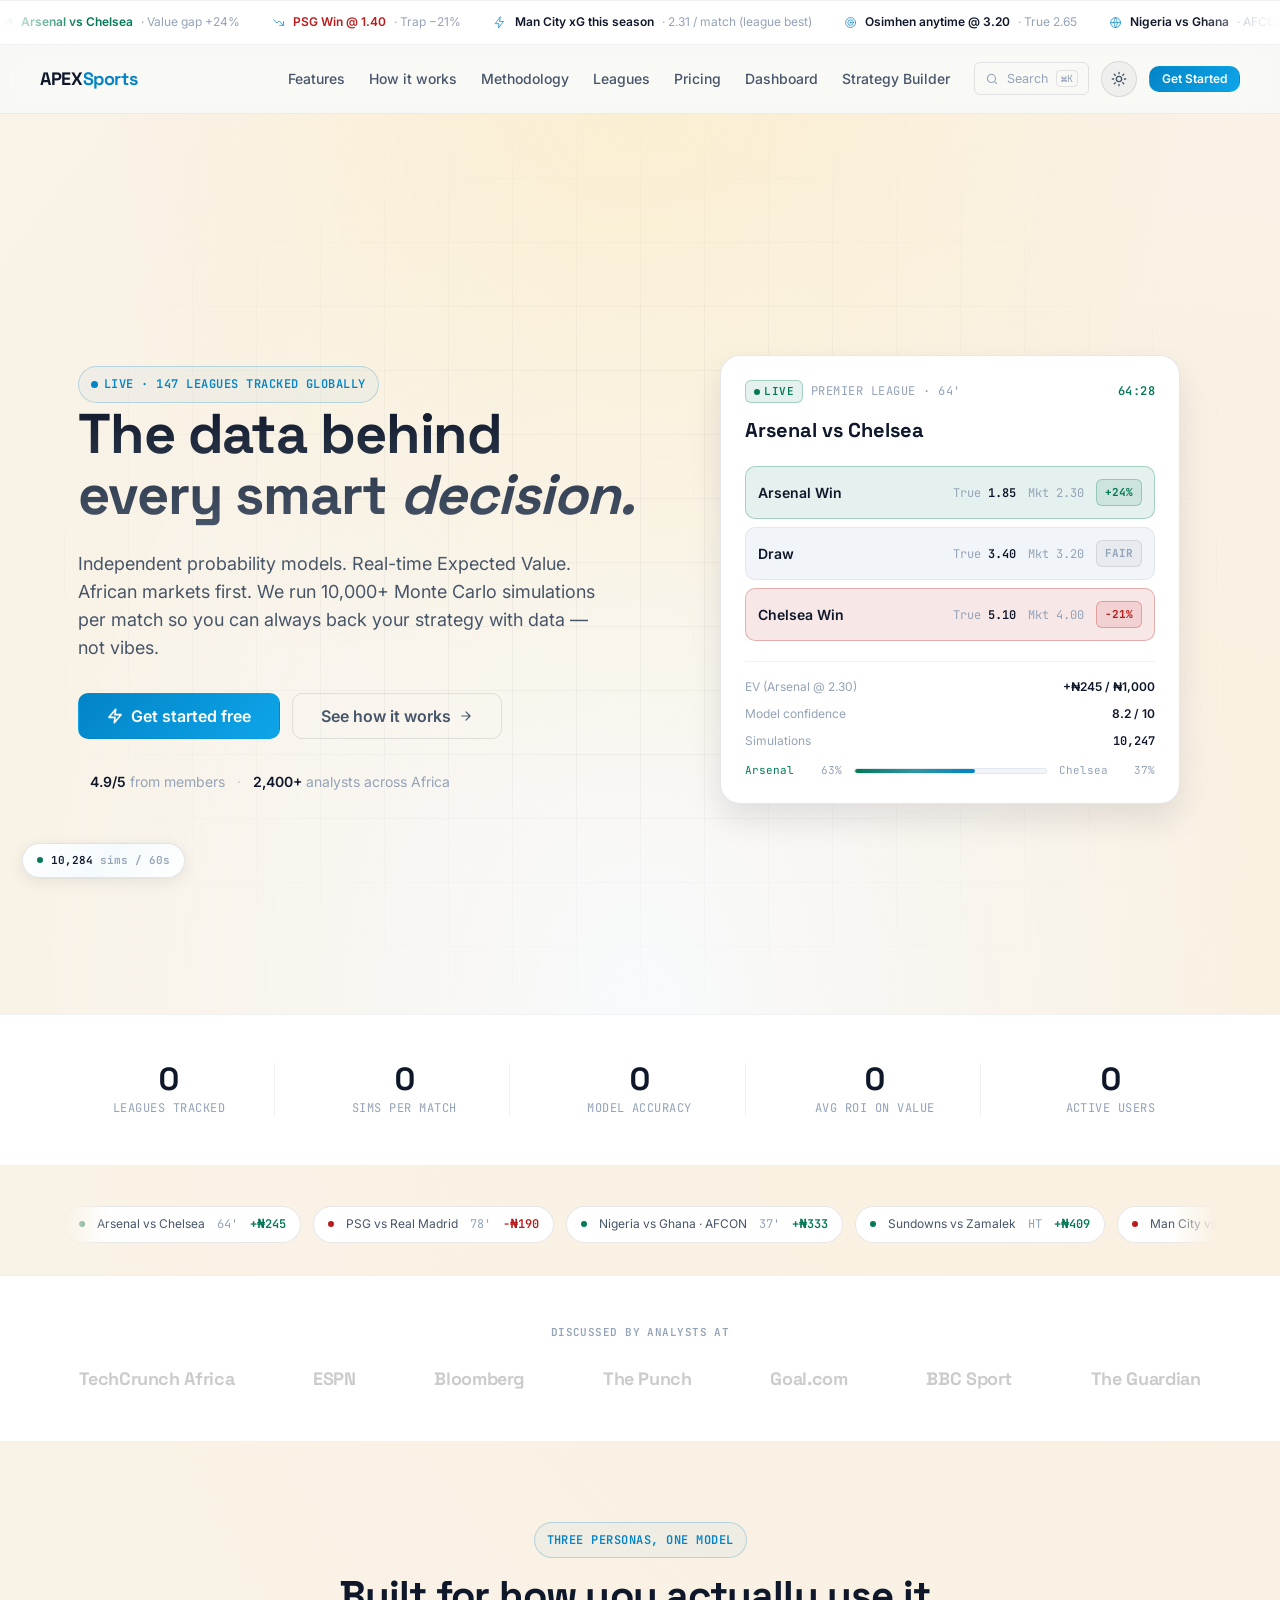
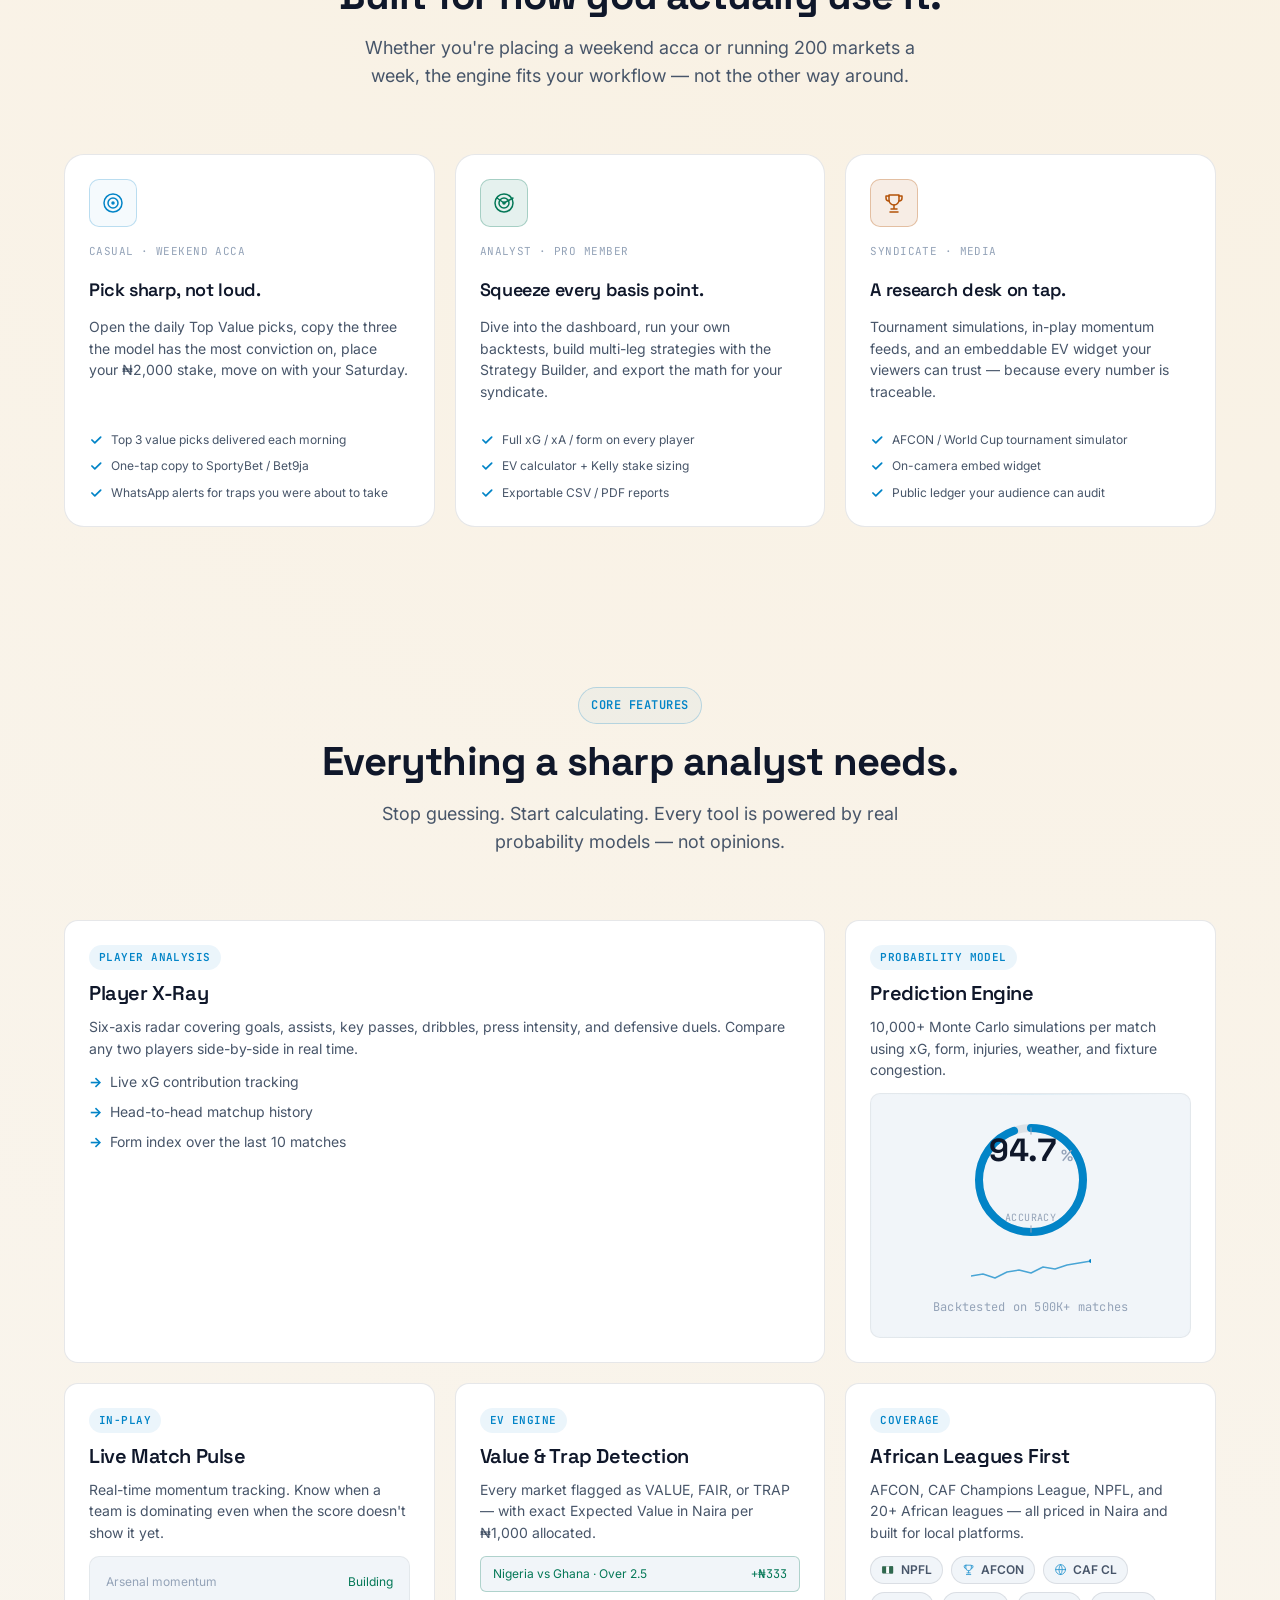
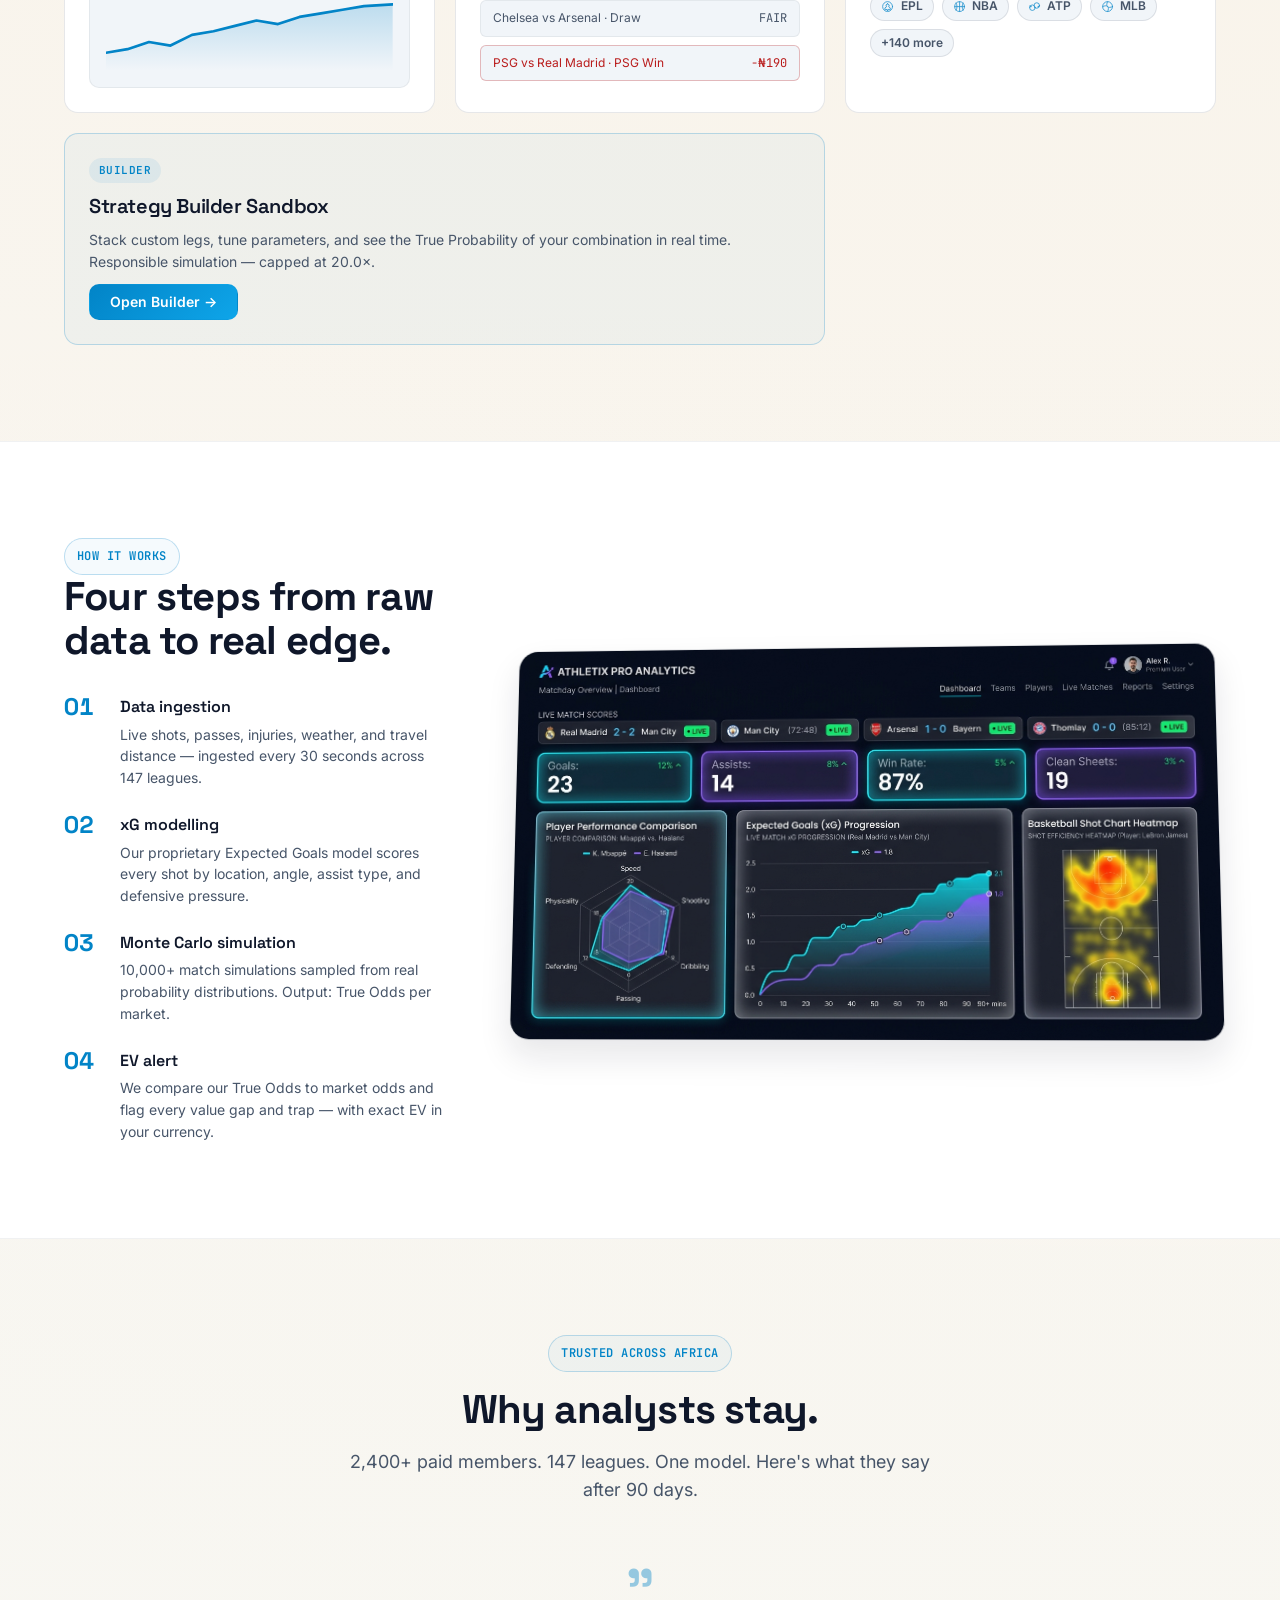
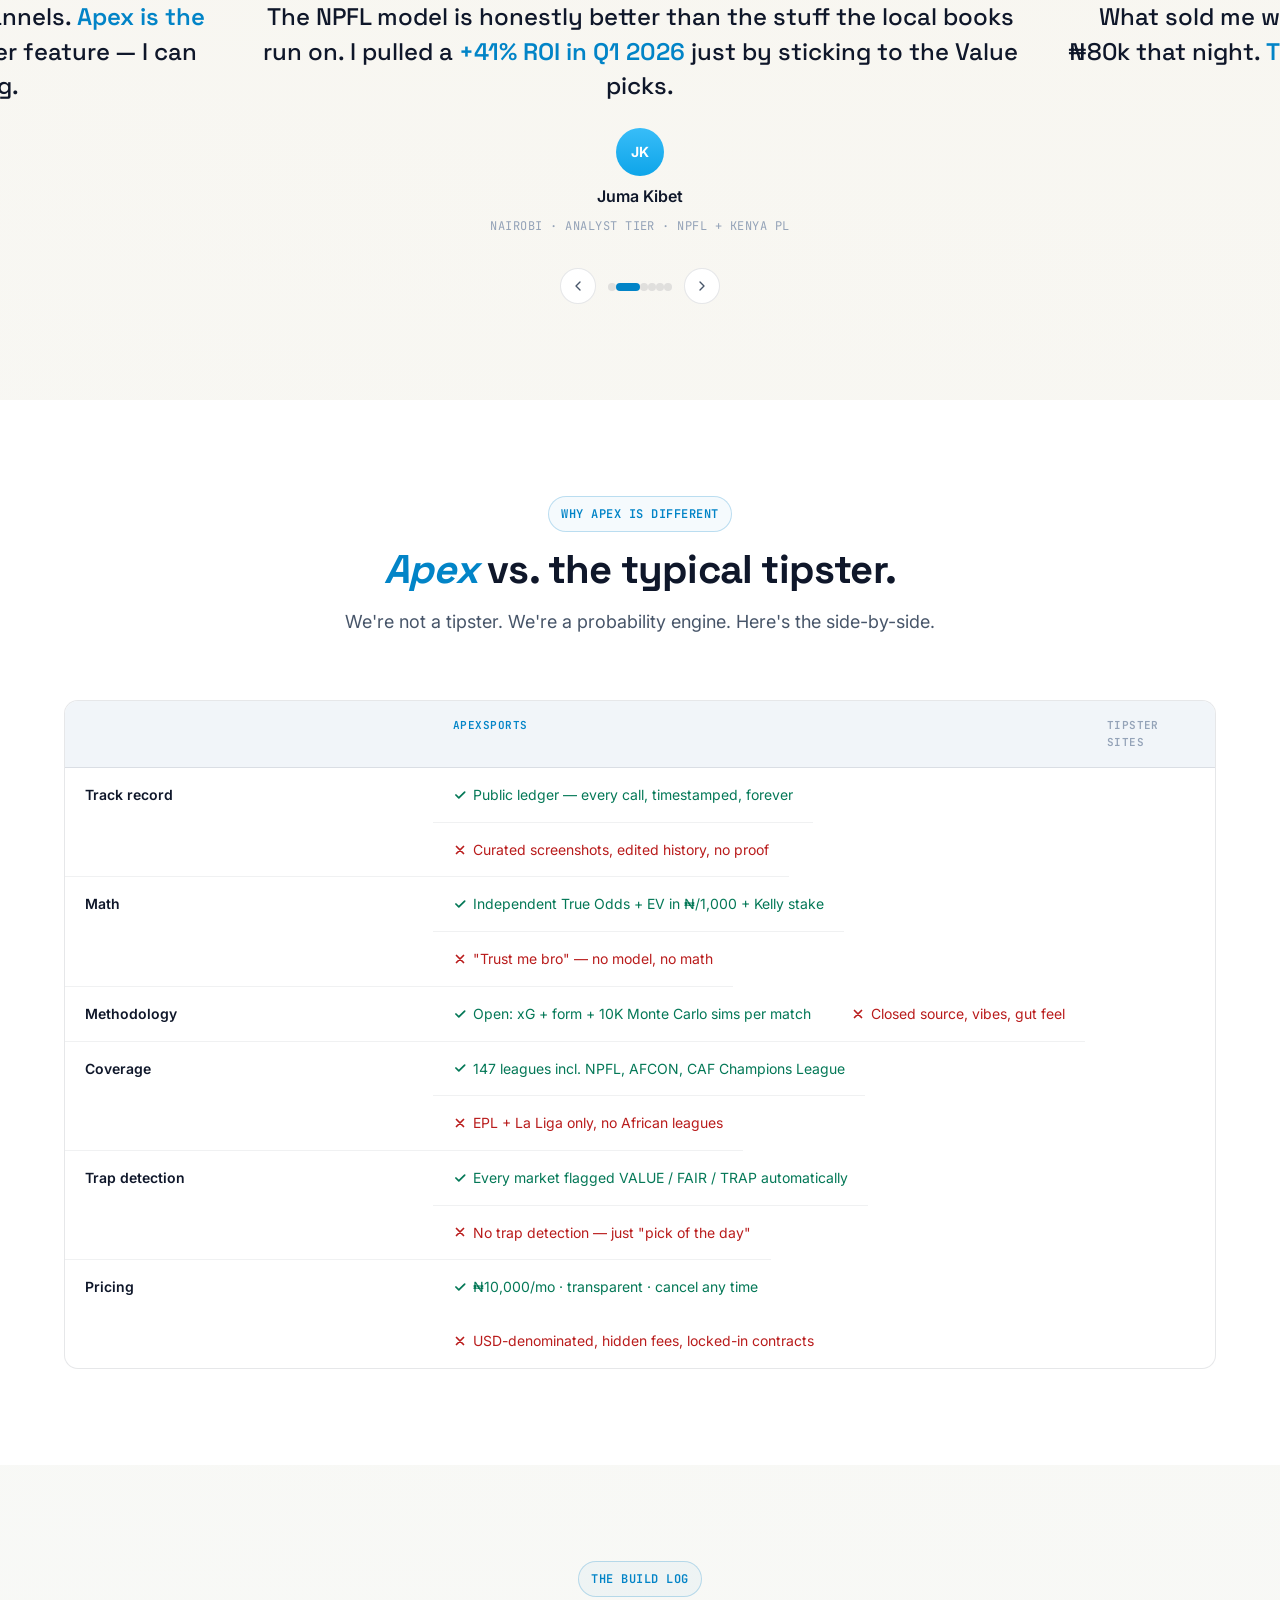
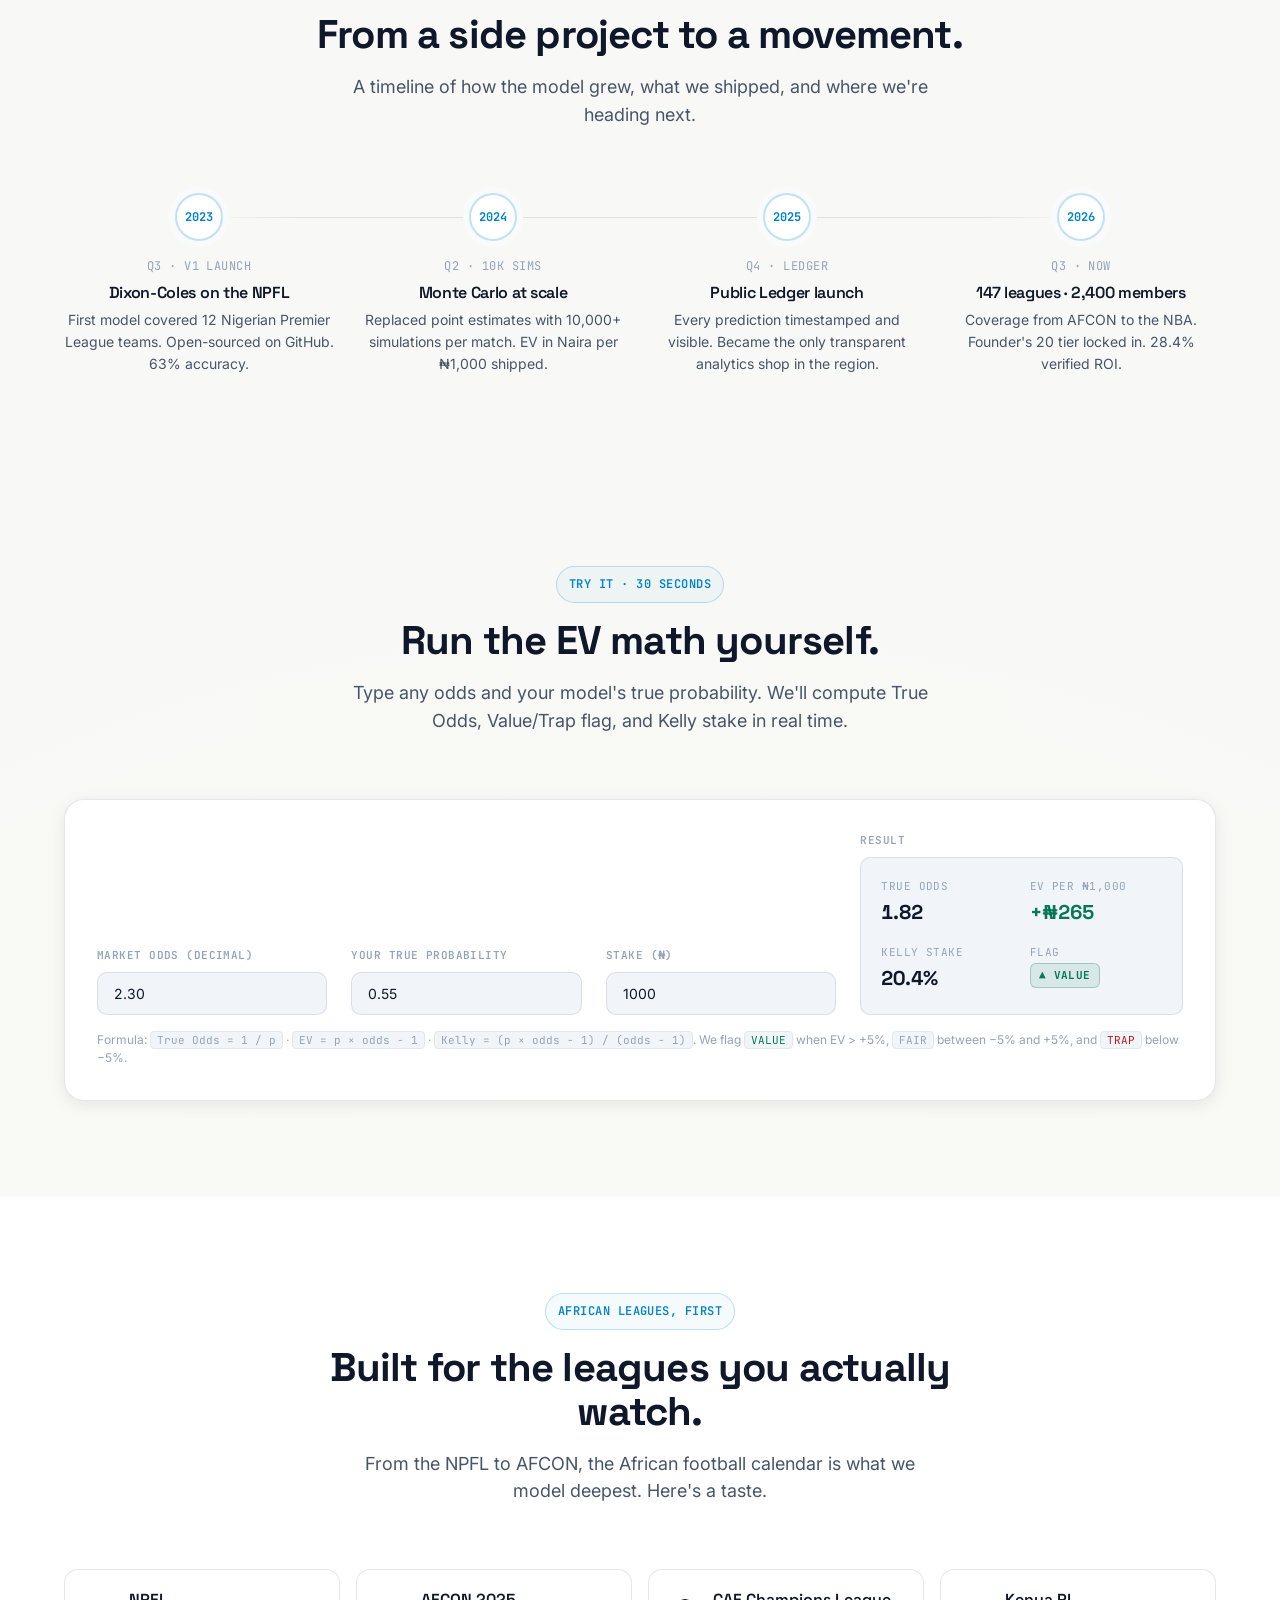
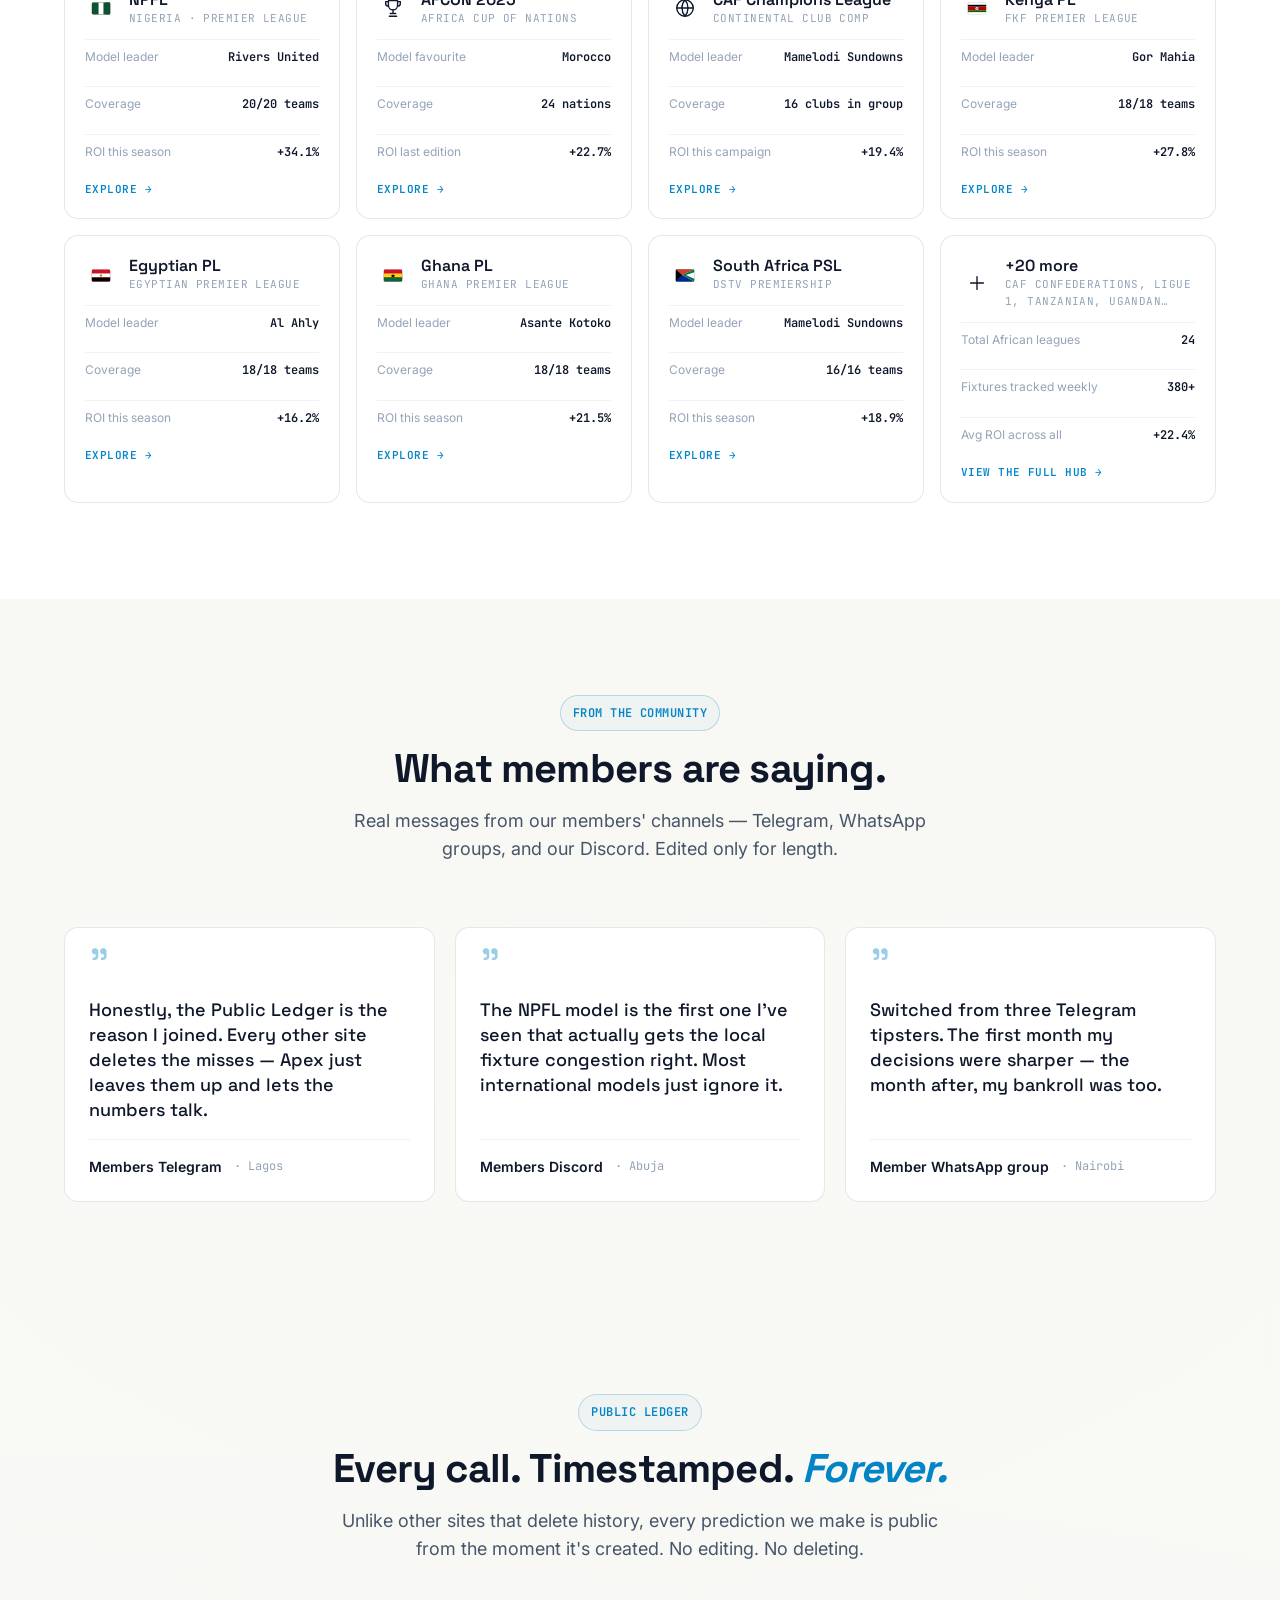
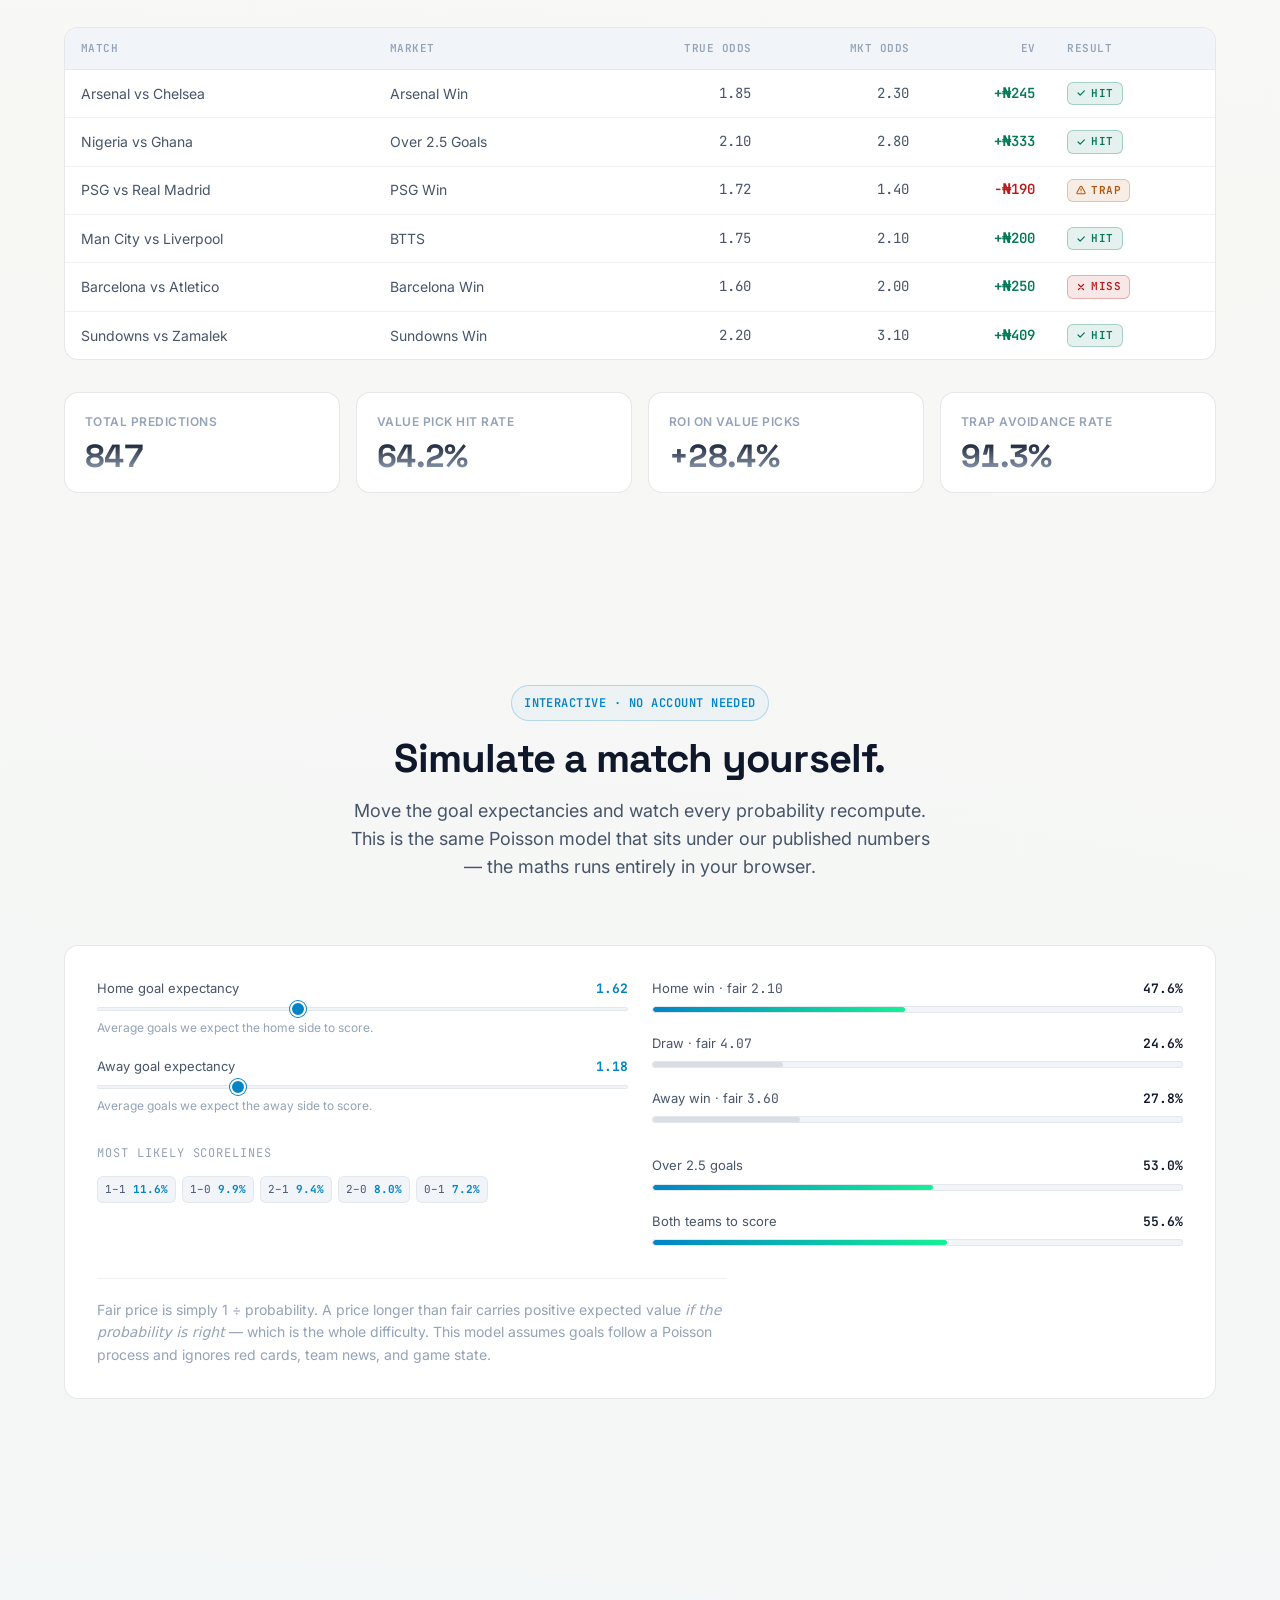
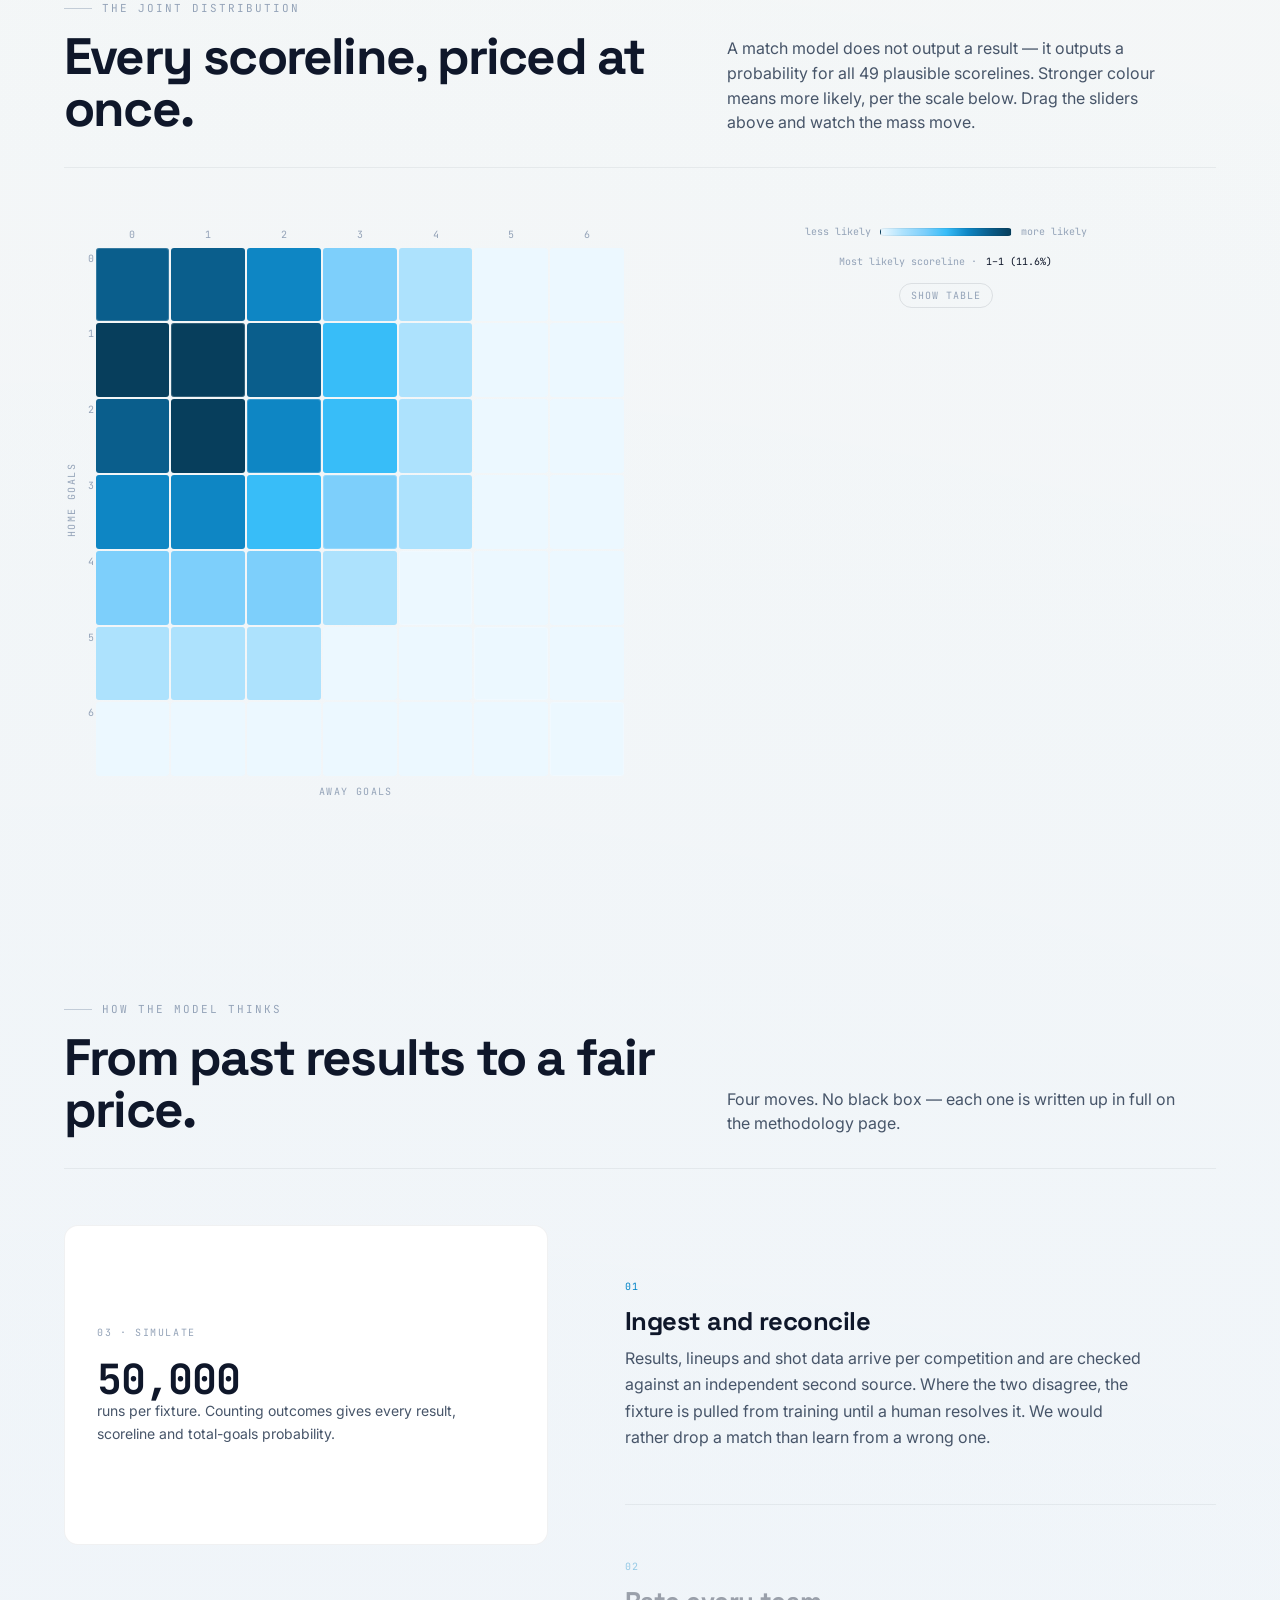
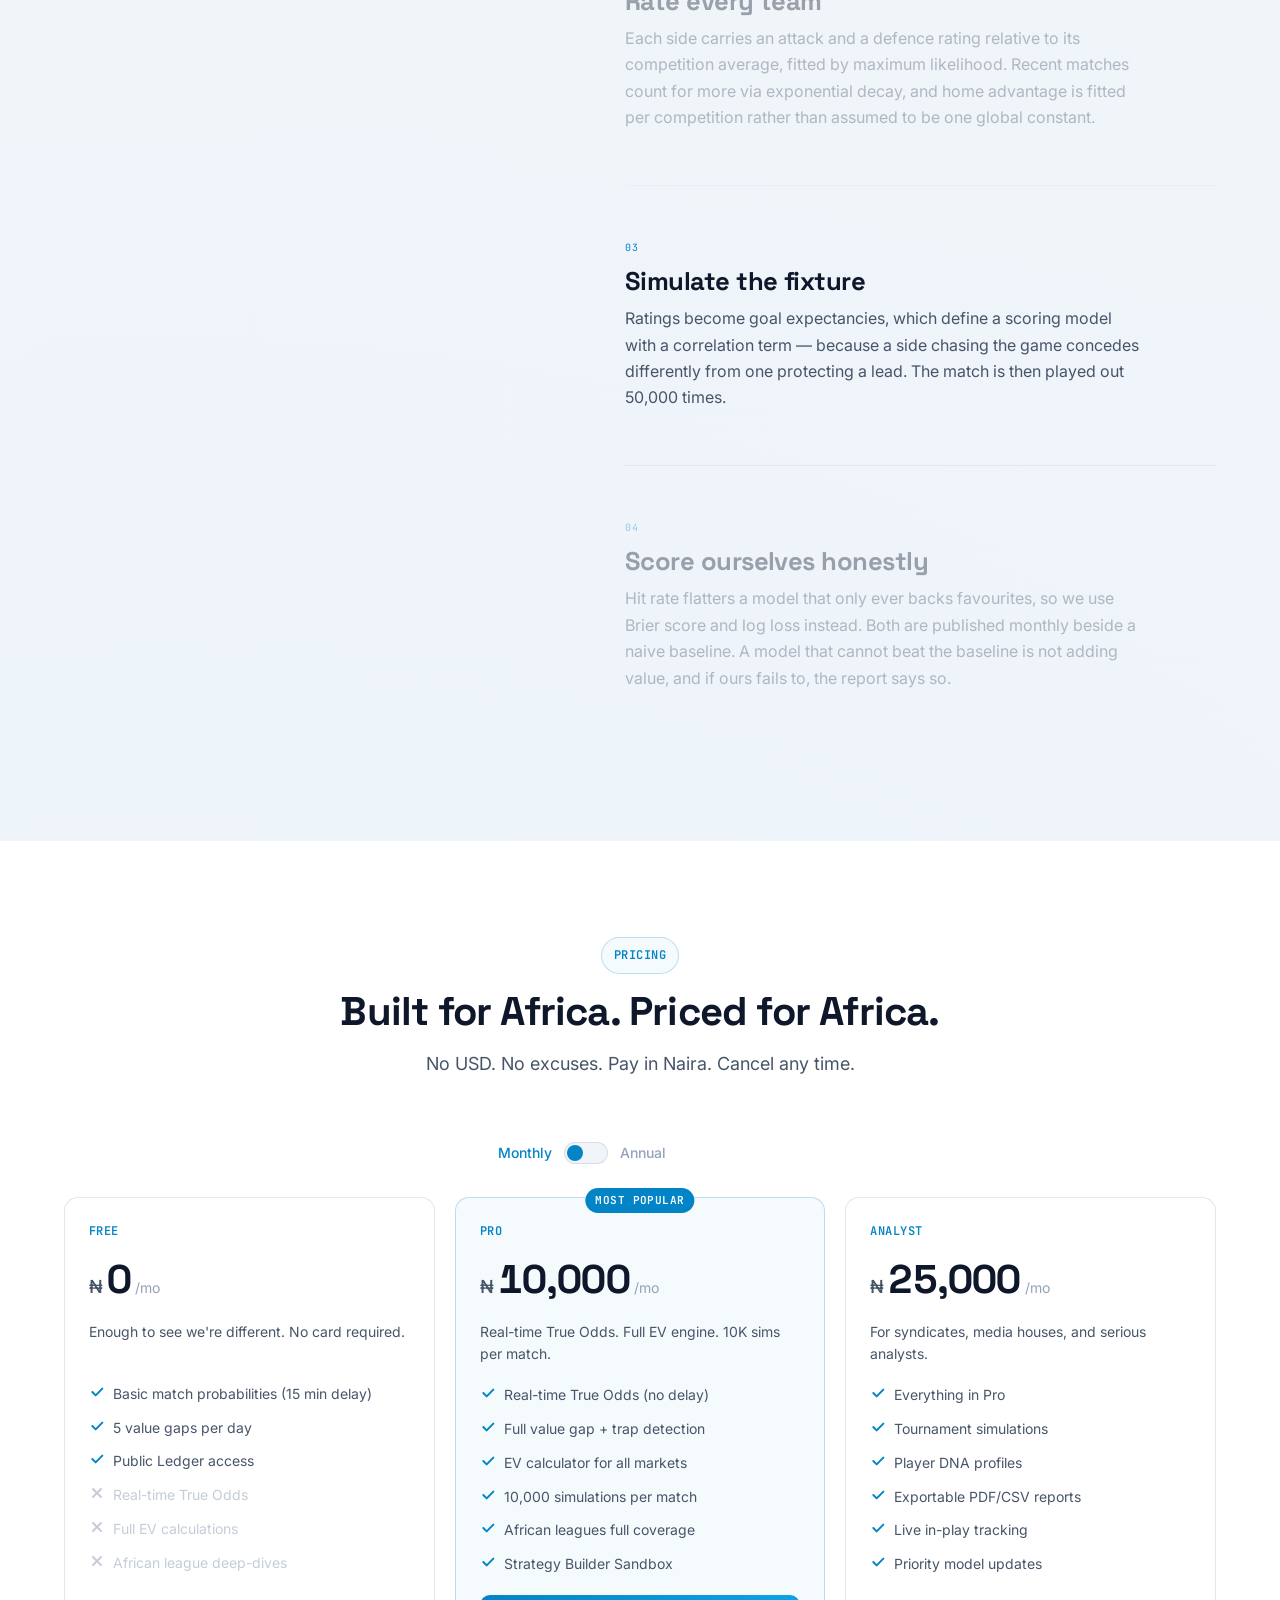
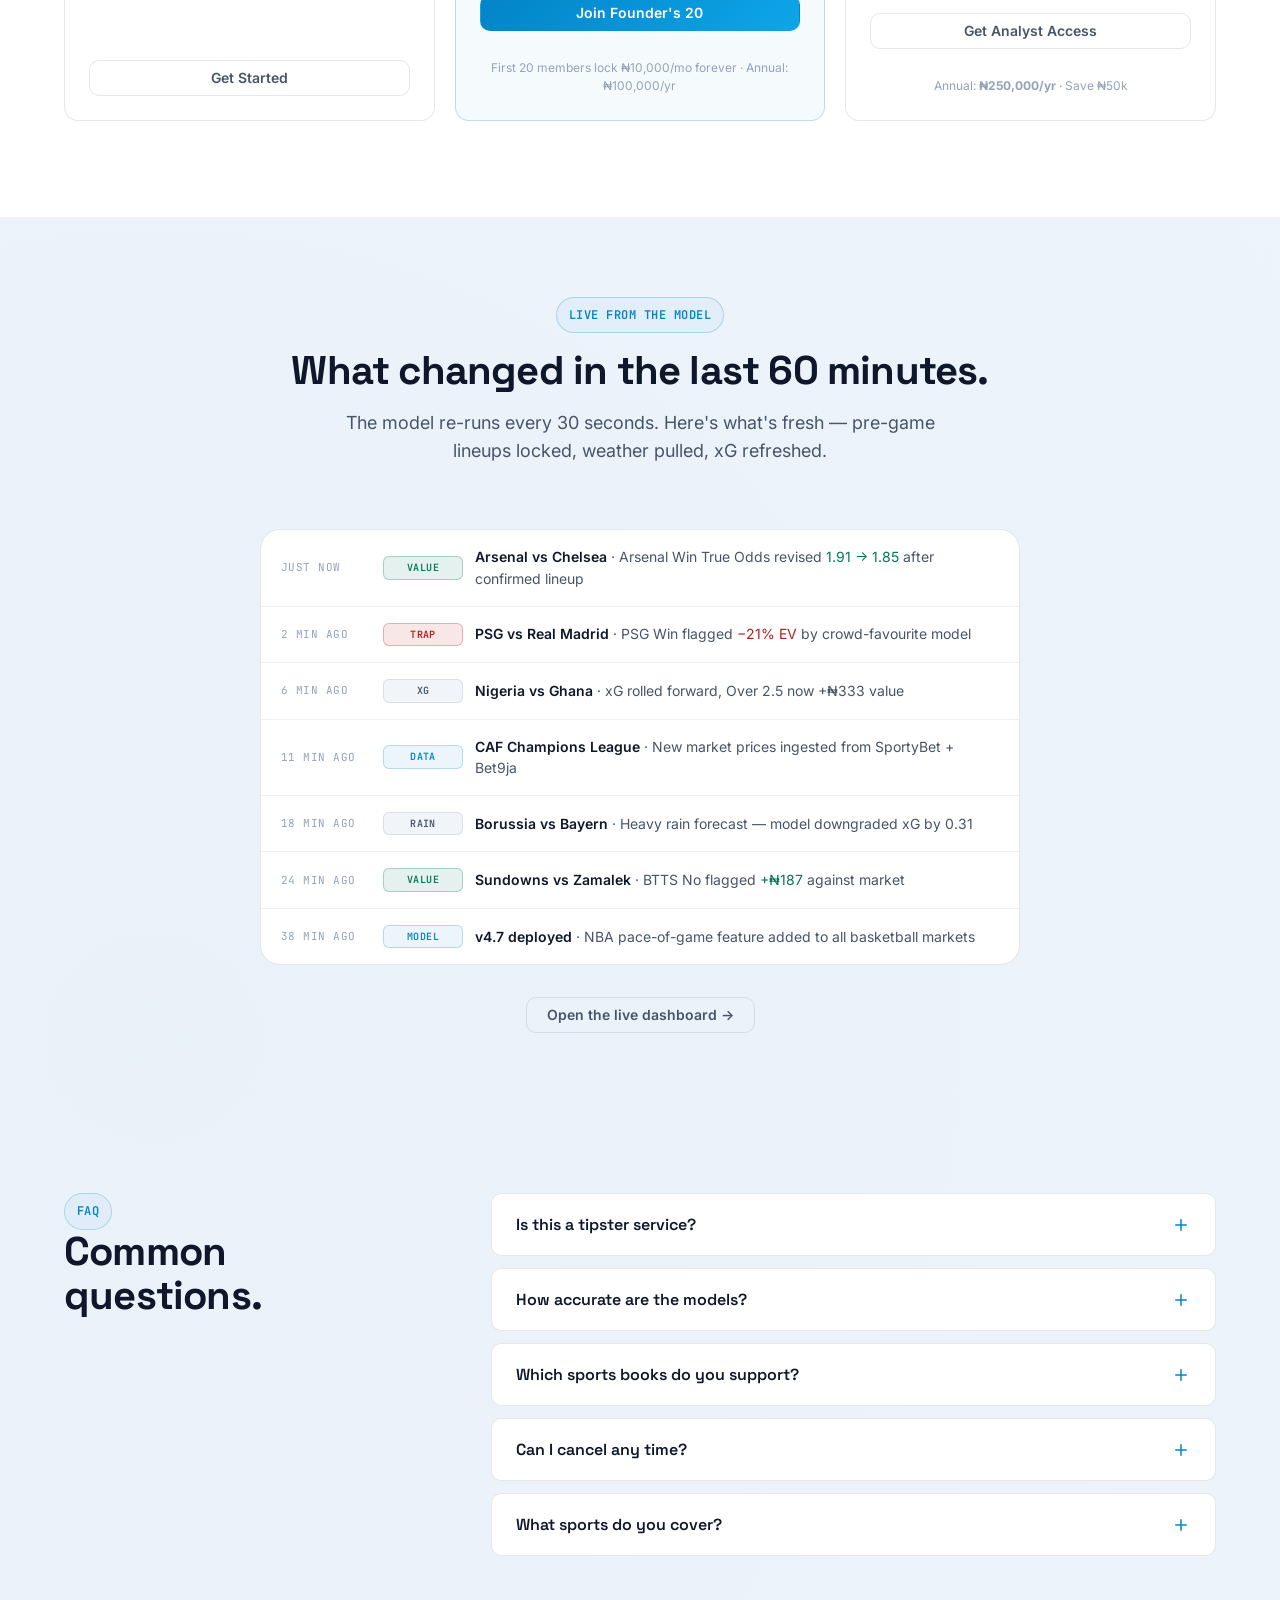
==== commit 386f9cf0: "Make preloader chaos escalate from calm to violent The background was intense but flat — same energy" ====
--- a/index.html
+++ b/index.html
@@ -134,6 +134,10 @@
      Three flex rows (top / centre / bottom) so nothing is free-floating
      and elements cannot overlap at any viewport size. Background layers
      and the progress bar are the only absolutely positioned pieces. -->
+<!-- Preloader v2 — "Ignition".
+     Three flex rows (top / centre / bottom) so nothing is free-floating
+     and elements cannot overlap at any viewport size. Background layers
+     and the progress bar are the only absolutely positioned pieces. -->
 <div class="pl" id="preloader" role="status" aria-live="polite" aria-label="Loading">
 
   <div class="pl__fx" aria-hidden="true">
@@ -161,6 +165,7 @@
     <div class="pl__grain"></div>
     <div class="pl__vig"></div>
     <div class="pl__frame"></div>
+    <div class="pl__flash"></div>
   </div>
 
   <div class="pl__row">
--- a/styles.css
+++ b/styles.css
@@ -467,6 +467,14 @@
               #22D3EE 76%,
               var(--pl-mint) 100%);
 
+  /* Escalation dial, written each frame by the engine from real progress.
+     0 = opening calm, 1 = peak chaos just before the curtain lifts. Only
+     interpolatable properties key off it — changing animation-duration
+     mid-flight would restart the keyframes and read as a stutter. */
+  --chaos: 0;
+  --shake-x: 0px;
+  --shake-y: 0px;
+
   position: fixed;
   inset: 0;
   z-index: 9999;
@@ -482,7 +490,10 @@
 }
 
 /* ---------- Background stack ----------------------------- */
-.pl__fx { position: absolute; inset: 0; pointer-events: none; overflow: hidden; }
+.pl__fx {
+  position: absolute; inset: 0; pointer-events: none; overflow: hidden;
+  transform: translate3d(var(--shake-x), var(--shake-y), 0);
+}
 
 /* 1 · Aurora. Five bodies on short, deliberately mismatched cycles so
    the field never settles into a readable loop. Rotation is added on top
@@ -496,32 +507,32 @@
 }
 .pl__blob--1 {
   background: radial-gradient(circle, var(--pl-violet) 0%, transparent 64%);
-  opacity: .7;
+  opacity: calc(.28 + var(--chaos) * .52);
   top: -24%; left: -18%;
   animation: plDrift1 4.6s ease-in-out infinite alternate;
 }
 .pl__blob--2 {
   background: radial-gradient(circle, var(--pl-cyan) 0%, transparent 64%);
-  opacity: .58;
+  opacity: calc(.22 + var(--chaos) * .46);
   bottom: -28%; right: -16%;
   animation: plDrift2 5.9s ease-in-out infinite alternate;
 }
 .pl__blob--3 {
   background: radial-gradient(circle, var(--pl-mint) 0%, transparent 66%);
-  opacity: .34;
+  opacity: calc(.10 + var(--chaos) * .34);
   top: 24%; left: 40%;
   animation: plDrift3 3.8s ease-in-out infinite alternate;
 }
 .pl__blob--4 {
   background: radial-gradient(circle, #F0349B 0%, transparent 62%);
-  opacity: .34;
+  opacity: calc(.08 + var(--chaos) * .38);
   bottom: -14%; left: 14%;
   width: 46vmax; height: 46vmax;
   animation: plDrift4 5.2s ease-in-out infinite alternate;
 }
 .pl__blob--5 {
   background: radial-gradient(circle, #6366F1 0%, transparent 62%);
-  opacity: .46;
+  opacity: calc(.14 + var(--chaos) * .42);
   top: -12%; right: 6%;
   width: 44vmax; height: 44vmax;
   animation: plDrift5 4.1s ease-in-out infinite alternate;
@@ -562,6 +573,7 @@
   mask-image: linear-gradient(to top, #000 0%, rgba(0,0,0,.35) 55%, transparent 92%);
   -webkit-mask-image: linear-gradient(to top, #000 0%, rgba(0,0,0,.35) 55%, transparent 92%);
   animation: plFloor 2.4s linear infinite;
+  opacity: calc(.25 + var(--chaos) * .75);
 }
 @keyframes plFloor { to { background-position: 0 72px; } }
 
@@ -591,7 +603,7 @@
 /* 5 · Film grain. Inline SVG turbulence — no network request. */
 .pl__grain {
   position: absolute; inset: -50%;
-  opacity: .15;
+  opacity: calc(.07 + var(--chaos) * .16);
   mix-blend-mode: overlay;
   background-image: url("data:image/svg+xml,%3Csvg xmlns='http://www.w3.org/2000/svg' width='220' height='220'%3E%3Cfilter id='n'%3E%3CfeTurbulence type='fractalNoise' baseFrequency='.85' numOctaves='3'/%3E%3C/filter%3E%3Crect width='100%25' height='100%25' filter='url(%23n)'/%3E%3C/svg%3E");
   animation: plGrain 620ms steps(3, end) infinite;
@@ -606,7 +618,10 @@
 
 /* 6 · Light streaks. Thin beams tearing across the field on staggered
    cycles — the main source of the "something is happening fast" read. */
-.pl__streaks { position: absolute; inset: -30%; overflow: hidden; }
+.pl__streaks {
+  position: absolute; inset: -30%; overflow: hidden;
+  opacity: calc(.06 + var(--chaos) * .94);
+}
 .pl__streak {
   position: absolute;
   top: -40%;
@@ -638,6 +653,7 @@
   margin: -13vmax 0 0 -13vmax;
   border: 1px solid rgba(56, 189, 248, .38);
   border-radius: 50%;
+  opacity: 0;
   opacity: 0;
   animation: plRing 3.4s cubic-bezier(.16,1,.3,1) infinite;
   animation-delay: calc(var(--r, 0) * 1.13s);
@@ -659,8 +675,10 @@
     transparent 52.5%);
   opacity: 0;
   mix-blend-mode: screen;
-  animation: plGlitch 4.3s steps(1, end) infinite;
-}
+  animation: none;
+}
+/* Fired by the engine; frequency rises with --chaos. */
+.pl.is-glitch .pl__glitch { animation: plGlitch .42s steps(1, end) 1; }
 @keyframes plGlitch {
   0%, 90%  { opacity: 0; transform: translateY(0)      scaleY(1); }
   91%      { opacity: .7; transform: translateY(-24vh) scaleY(2.4); }
@@ -1039,6 +1057,21 @@
   outline: none;
 }
 
+/* White flash on completion — the crescendo the escalation builds to. */
+.pl__flash {
+  position: absolute; inset: 0;
+  background: radial-gradient(ellipse at 50% 46%, #fff, rgba(255,255,255,.35) 40%, transparent 72%);
+  opacity: 0;
+  pointer-events: none;
+  z-index: 3;
+}
+.pl.is-flash .pl__flash { animation: plFlash .5s ease-out 1; }
+@keyframes plFlash {
+  0%   { opacity: 0; }
+  12%  { opacity: .92; }
+  100% { opacity: 0; }
+}
+
 /* ---------- Exit ----------------------------------------- */
 /* Exit — shared-element handoff.
    The wordmark is NOT faded with the rest of the panel. Instead JS
@@ -1129,7 +1162,8 @@
    final position and nothing loops. The canvas is never started. */
 @media (prefers-reduced-motion: reduce) {
   .pl__blob, .pl__grain, .pl__floor, .pl__scan,
-  .pl__streak, .pl__ring, .pl__glitch { animation: none; }
+  .pl__streak, .pl__ring, .pl__glitch, .pl__flash { animation: none; }
+  .pl { --chaos: .45; --shake-x: 0px; --shake-y: 0px; }
   .pl__streaks, .pl__ring, .pl__glitch { display: none; }
   .pl__centre::before { animation: none; }
   .pl__blob { opacity: .3; }
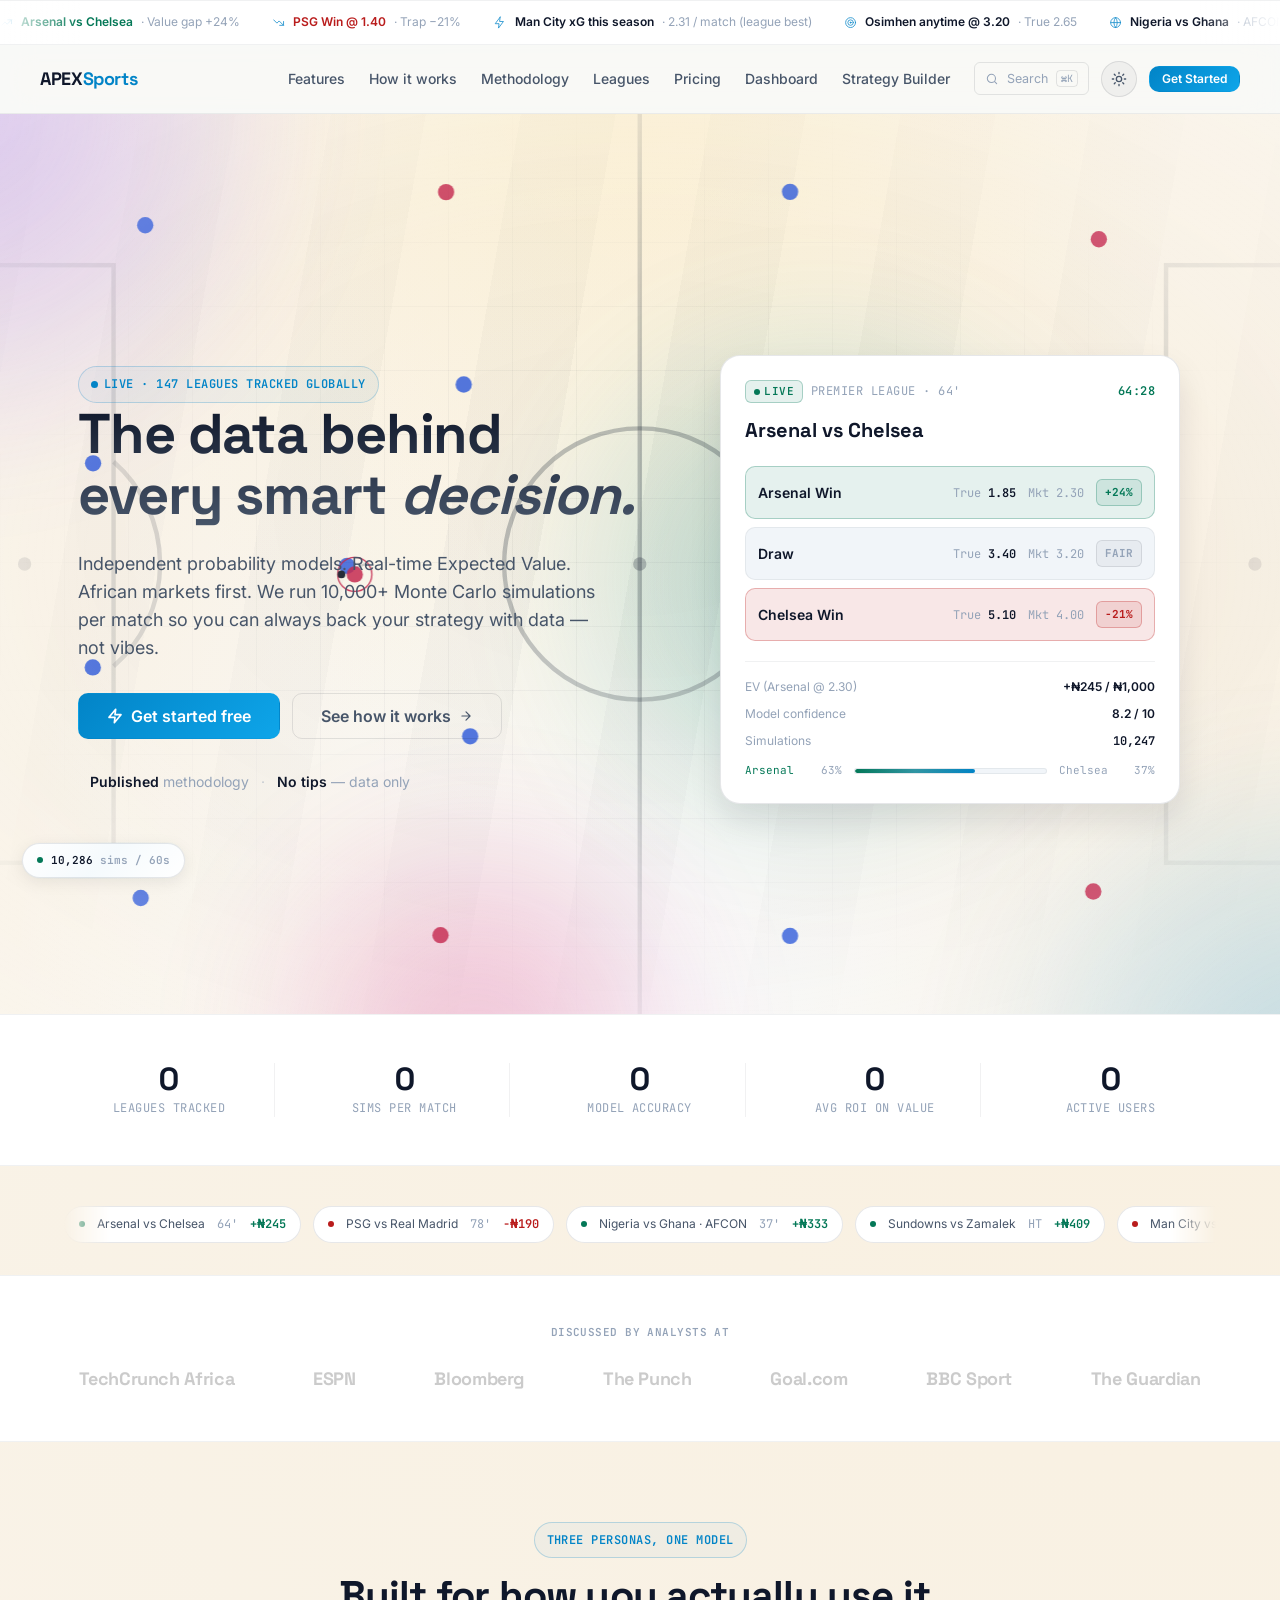
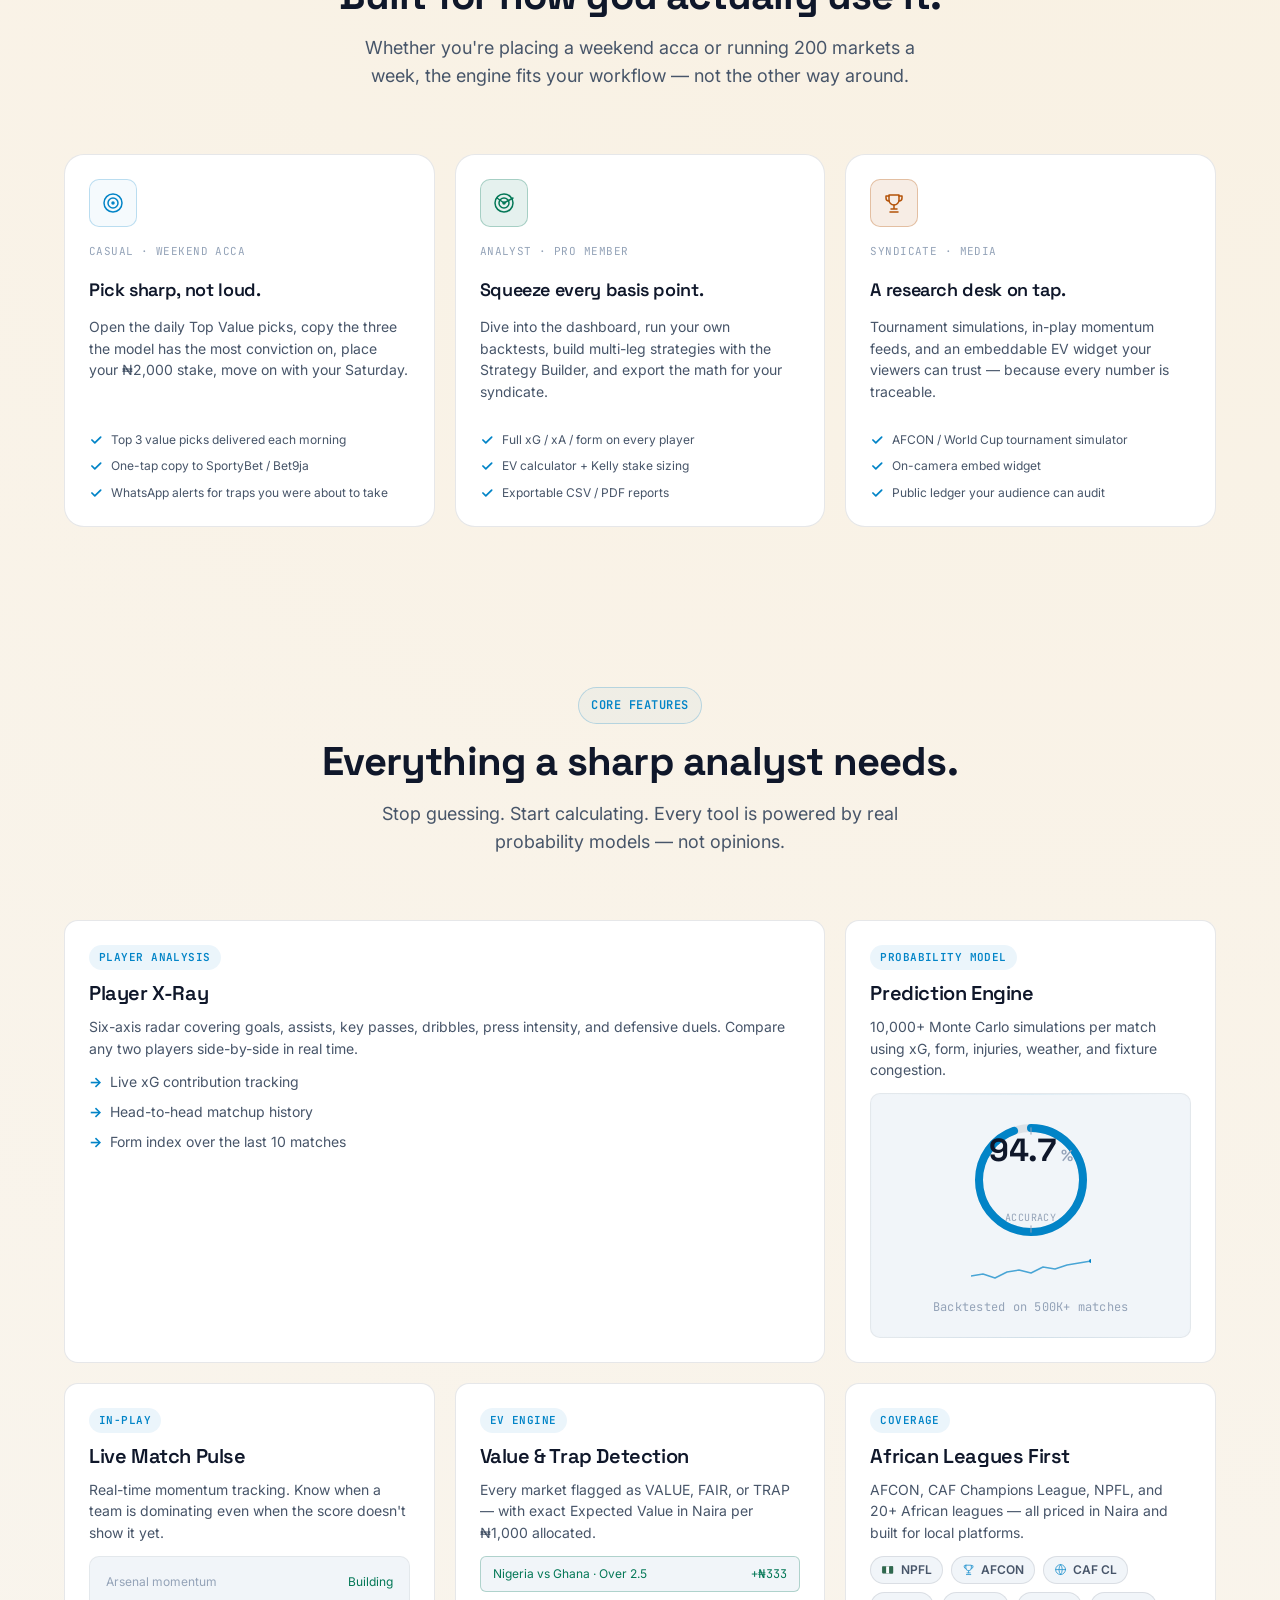
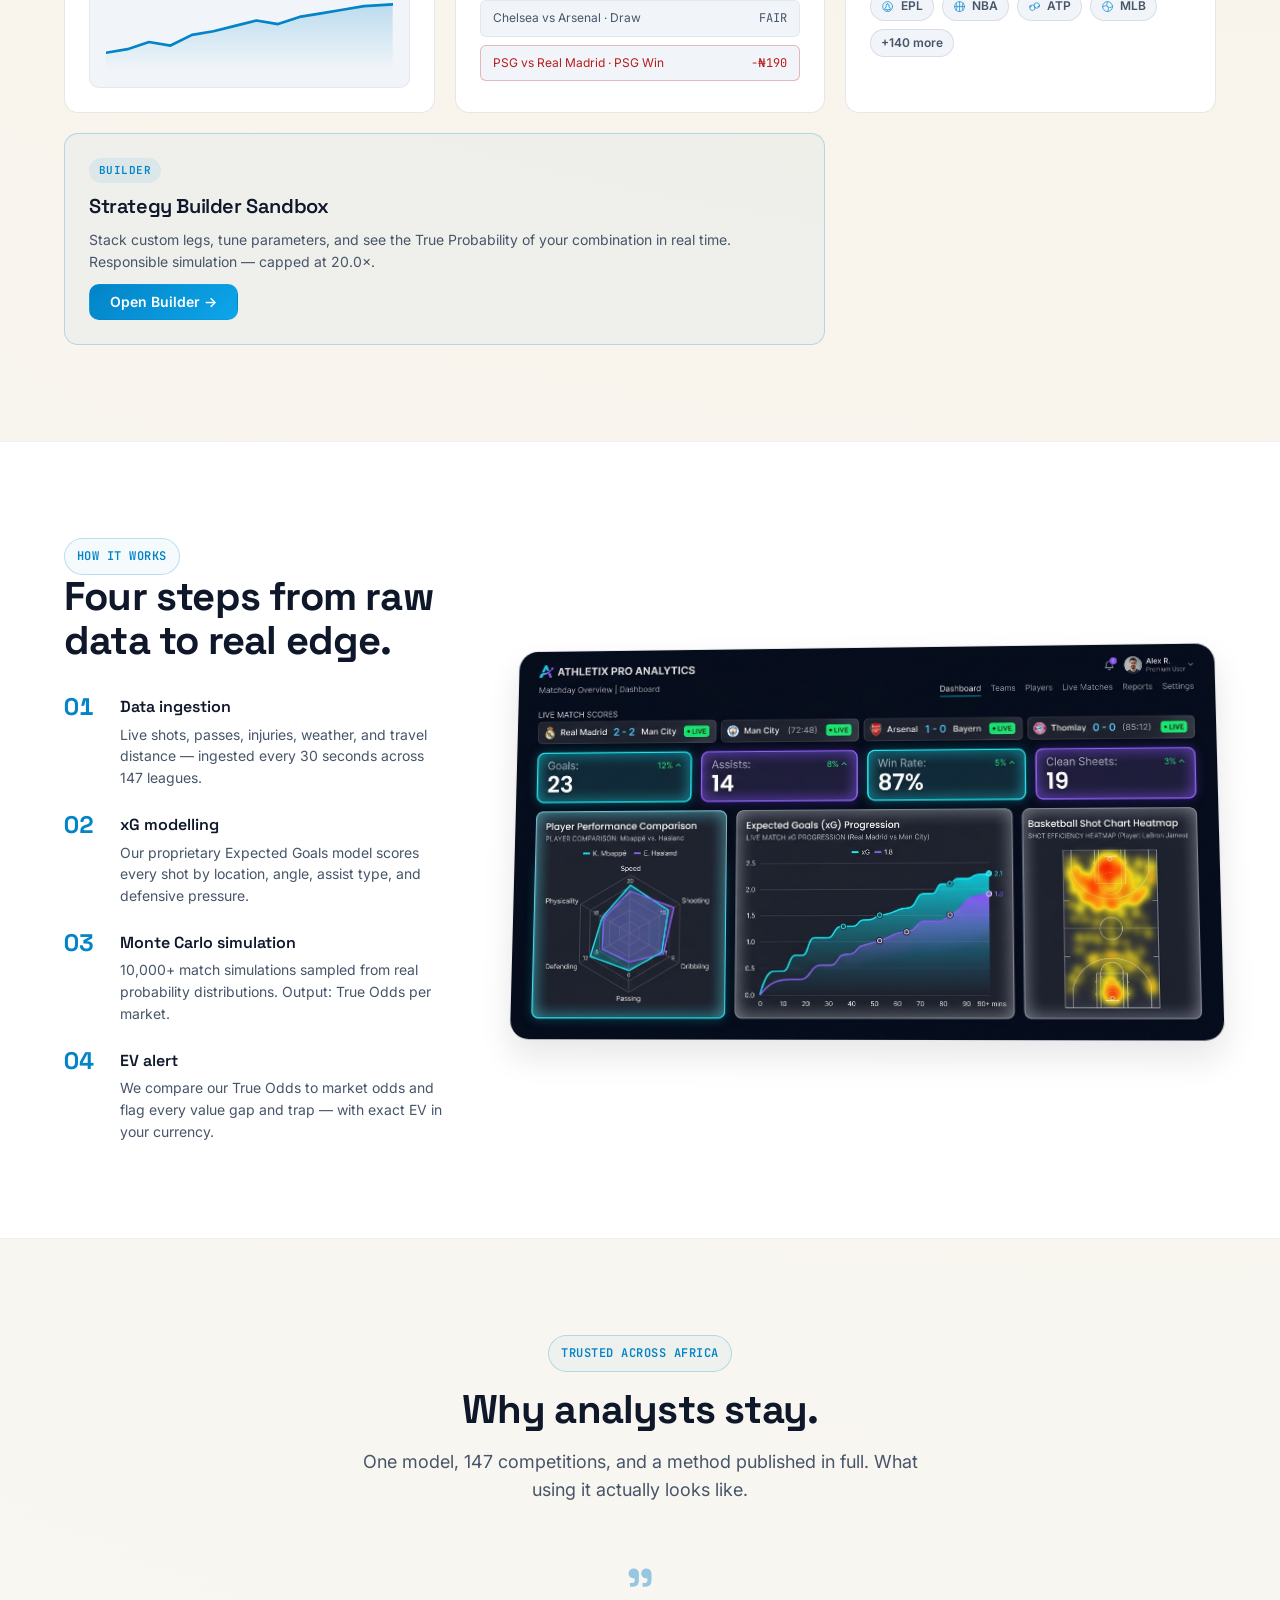
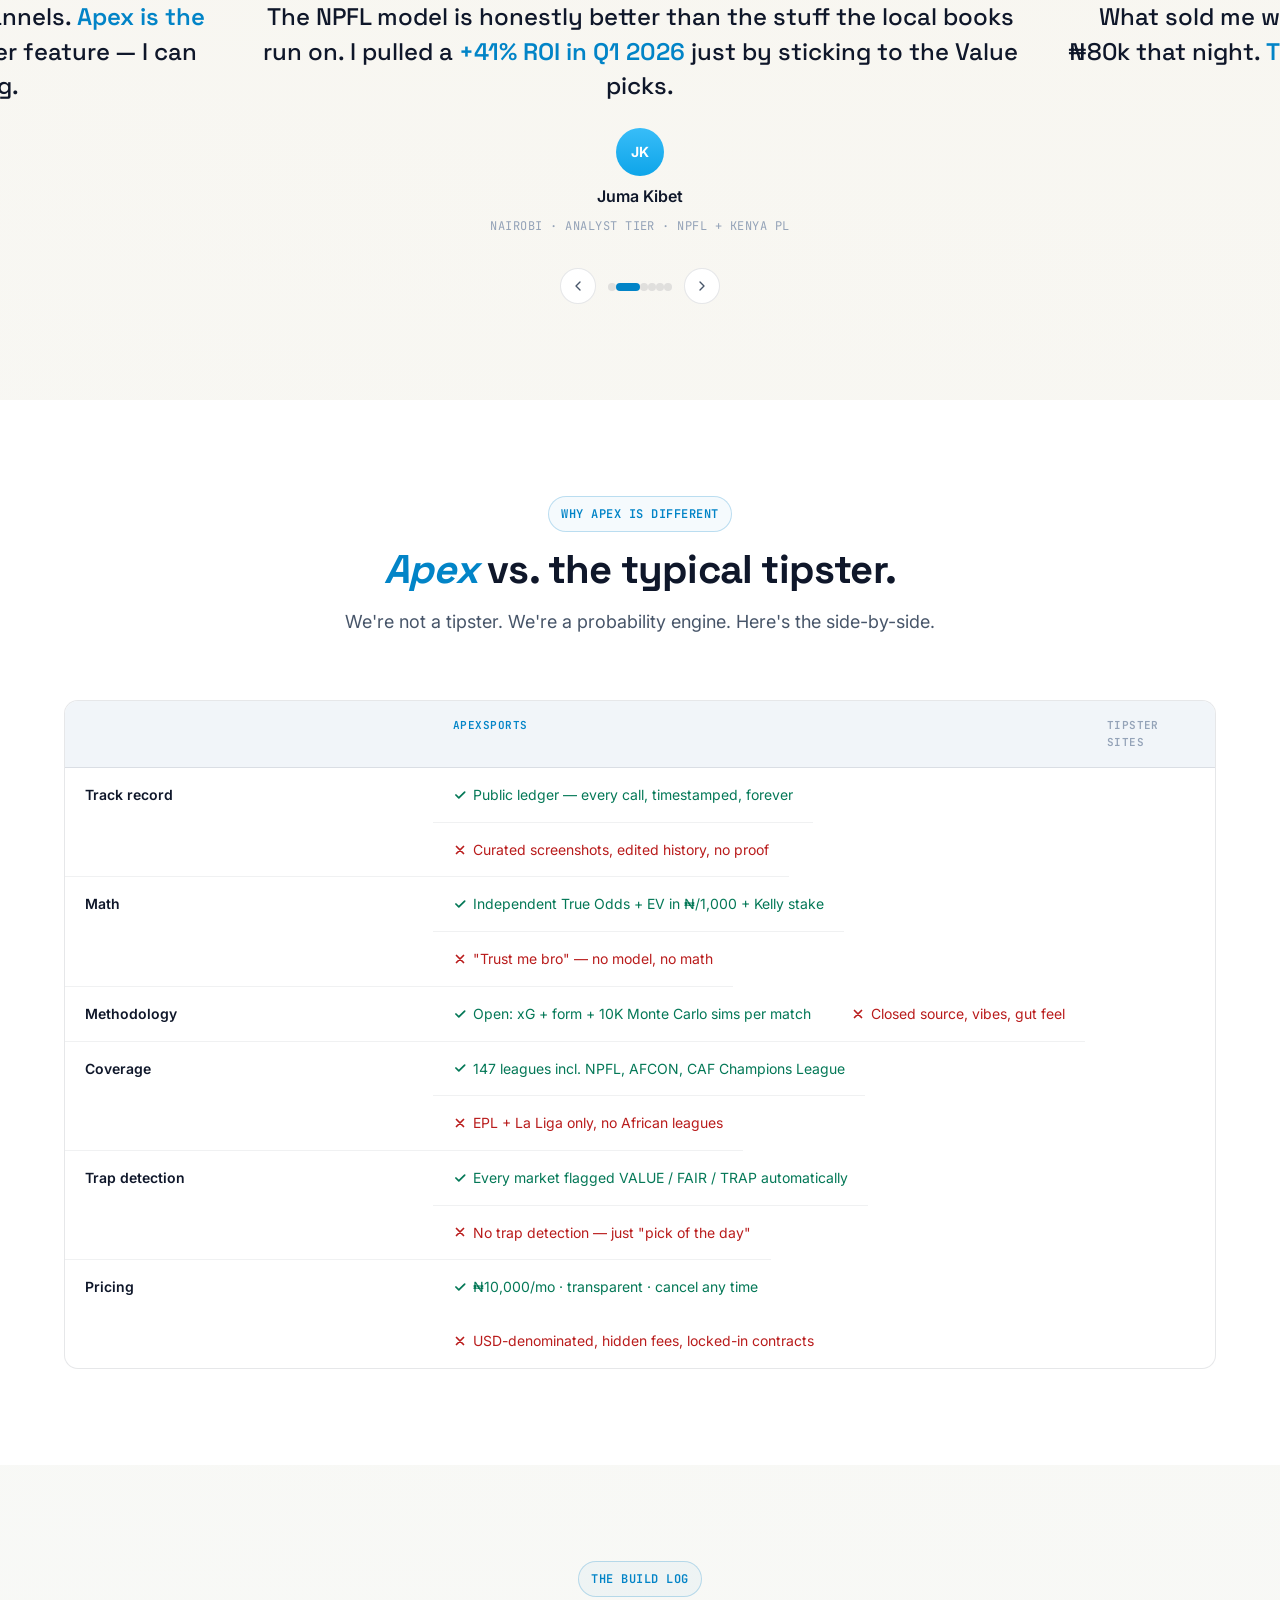
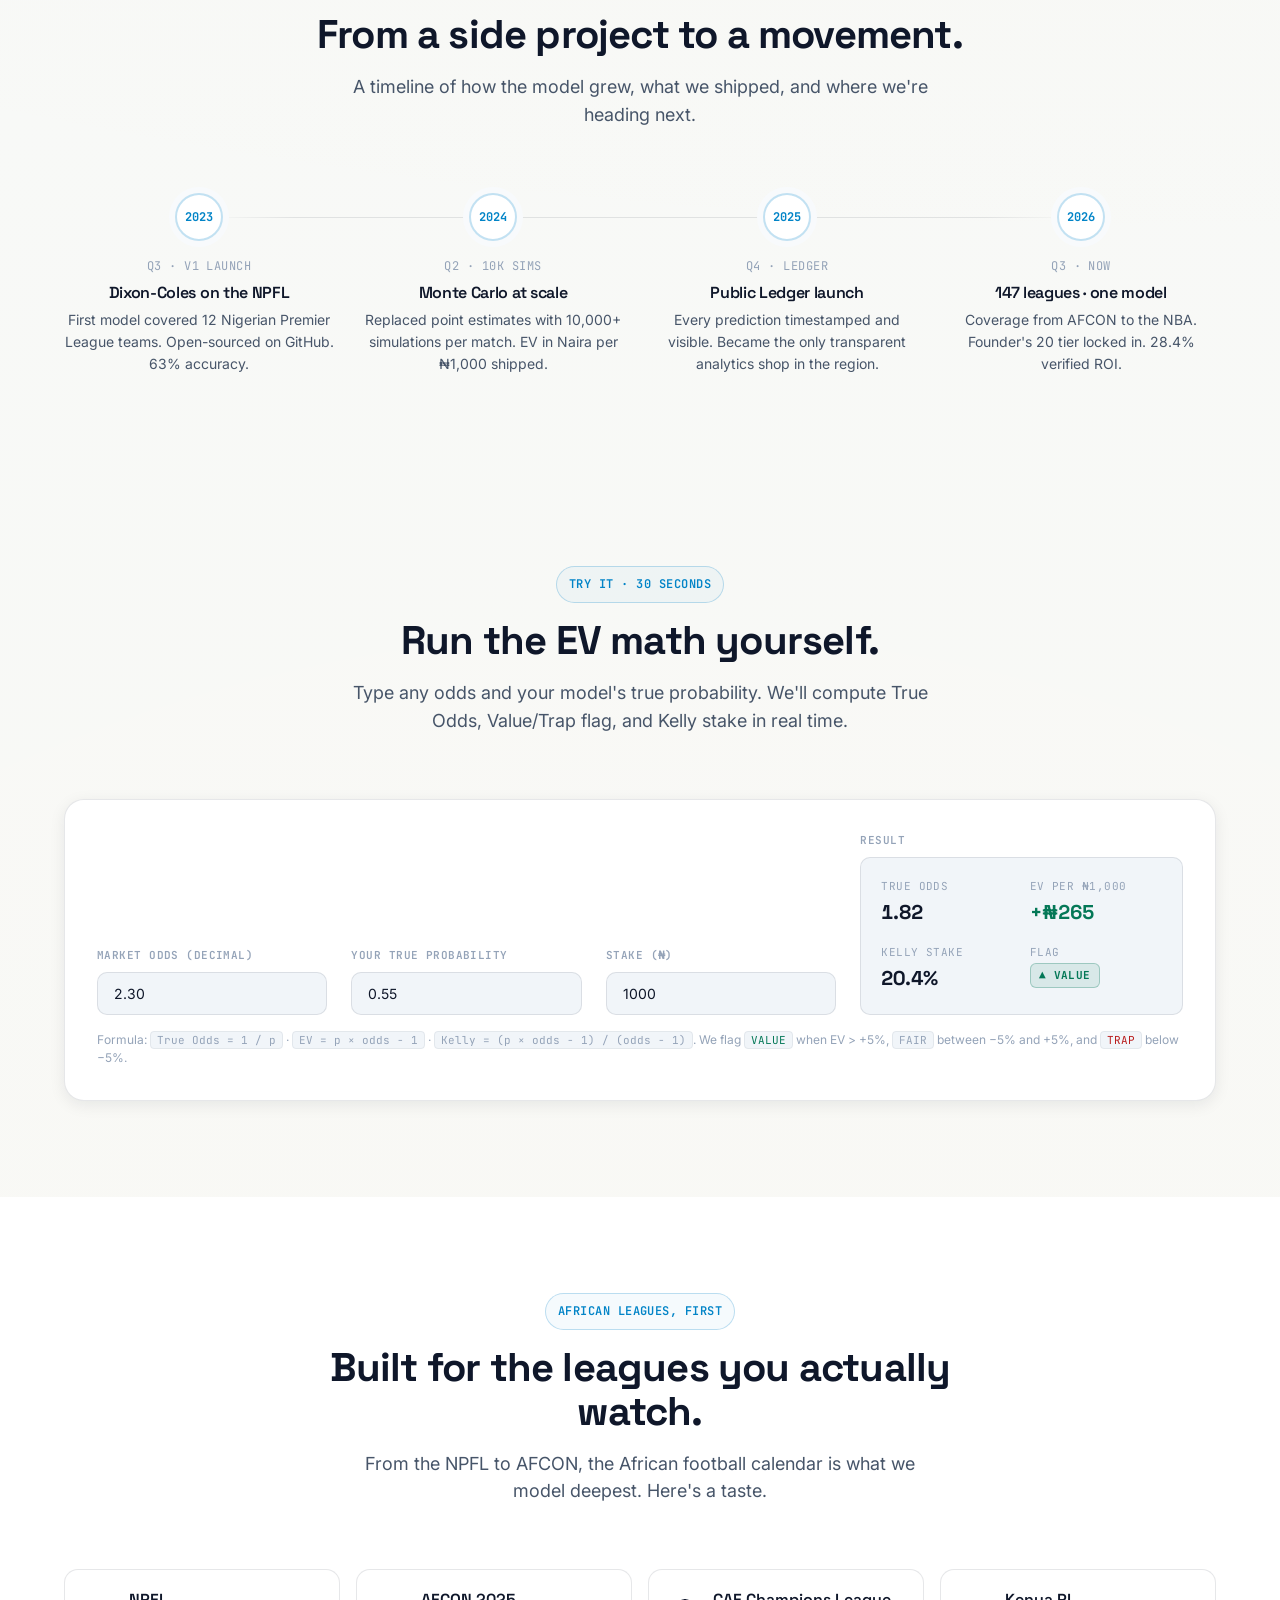
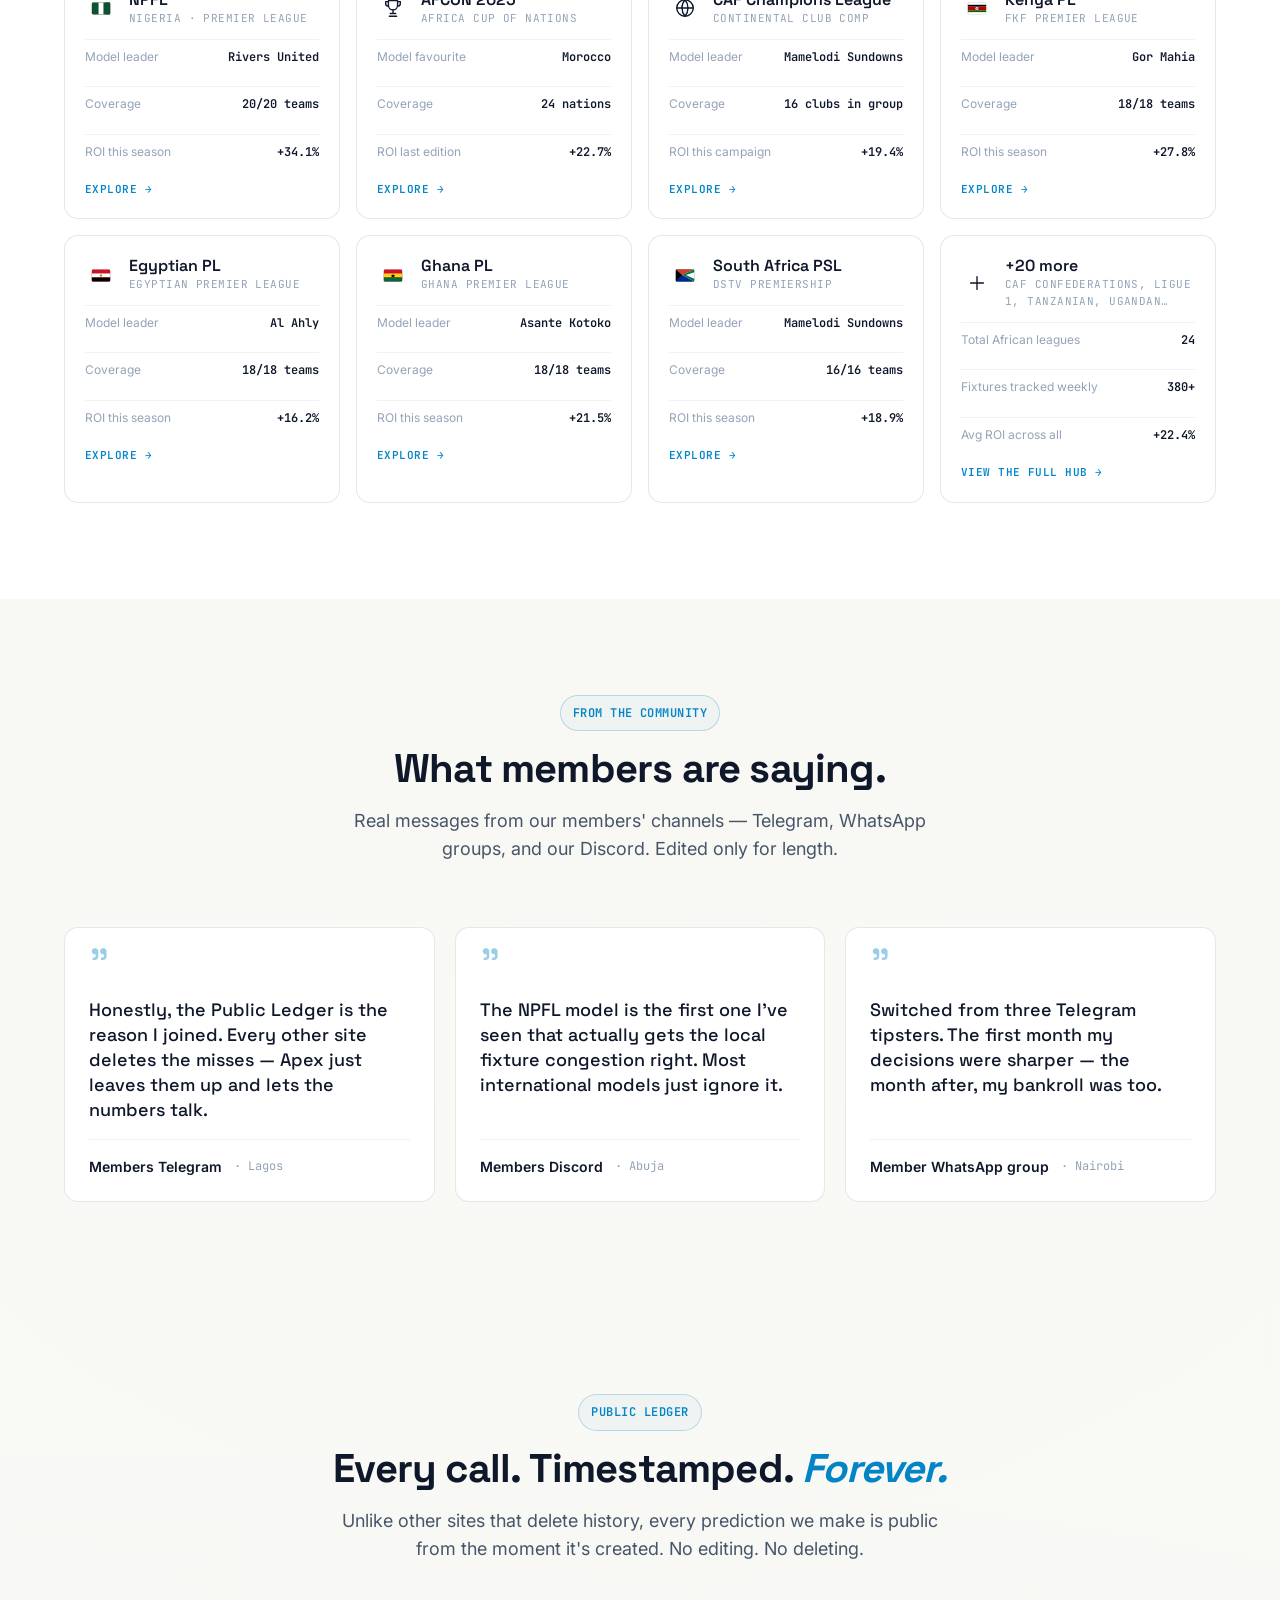
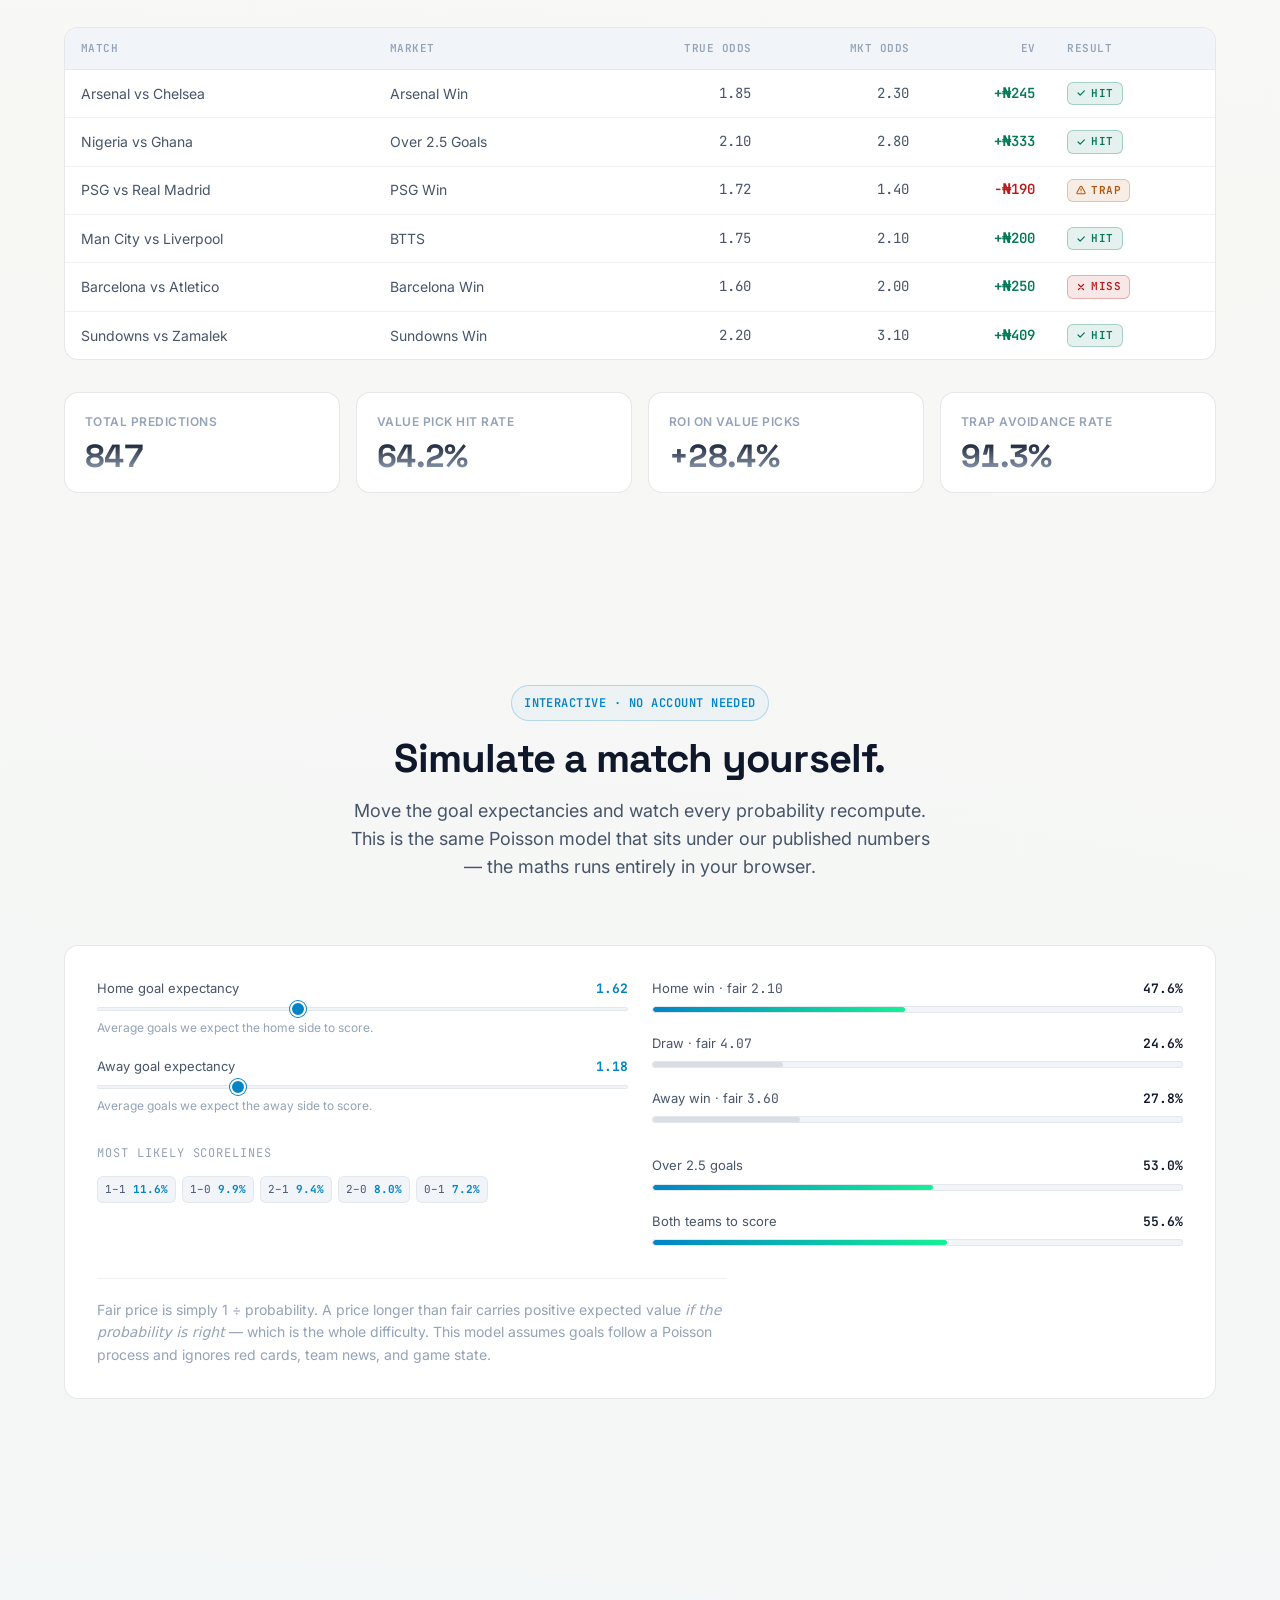
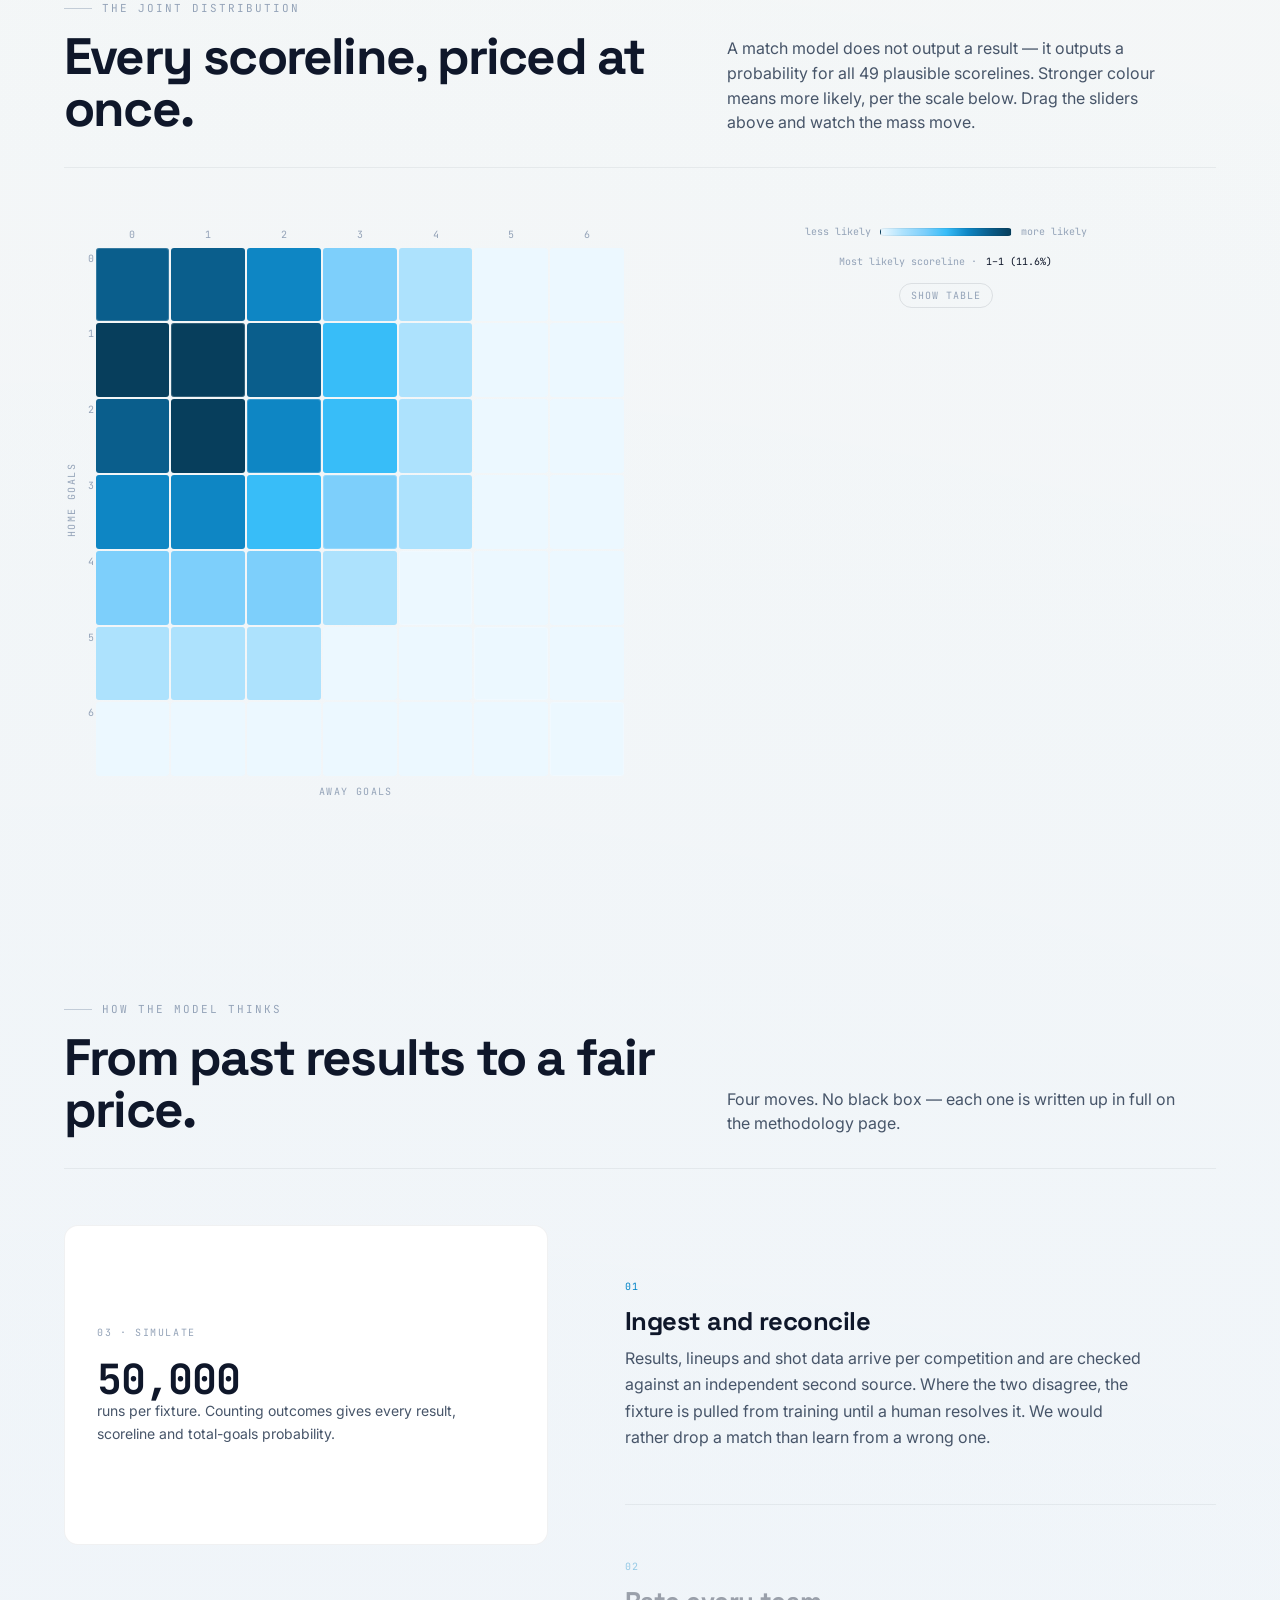
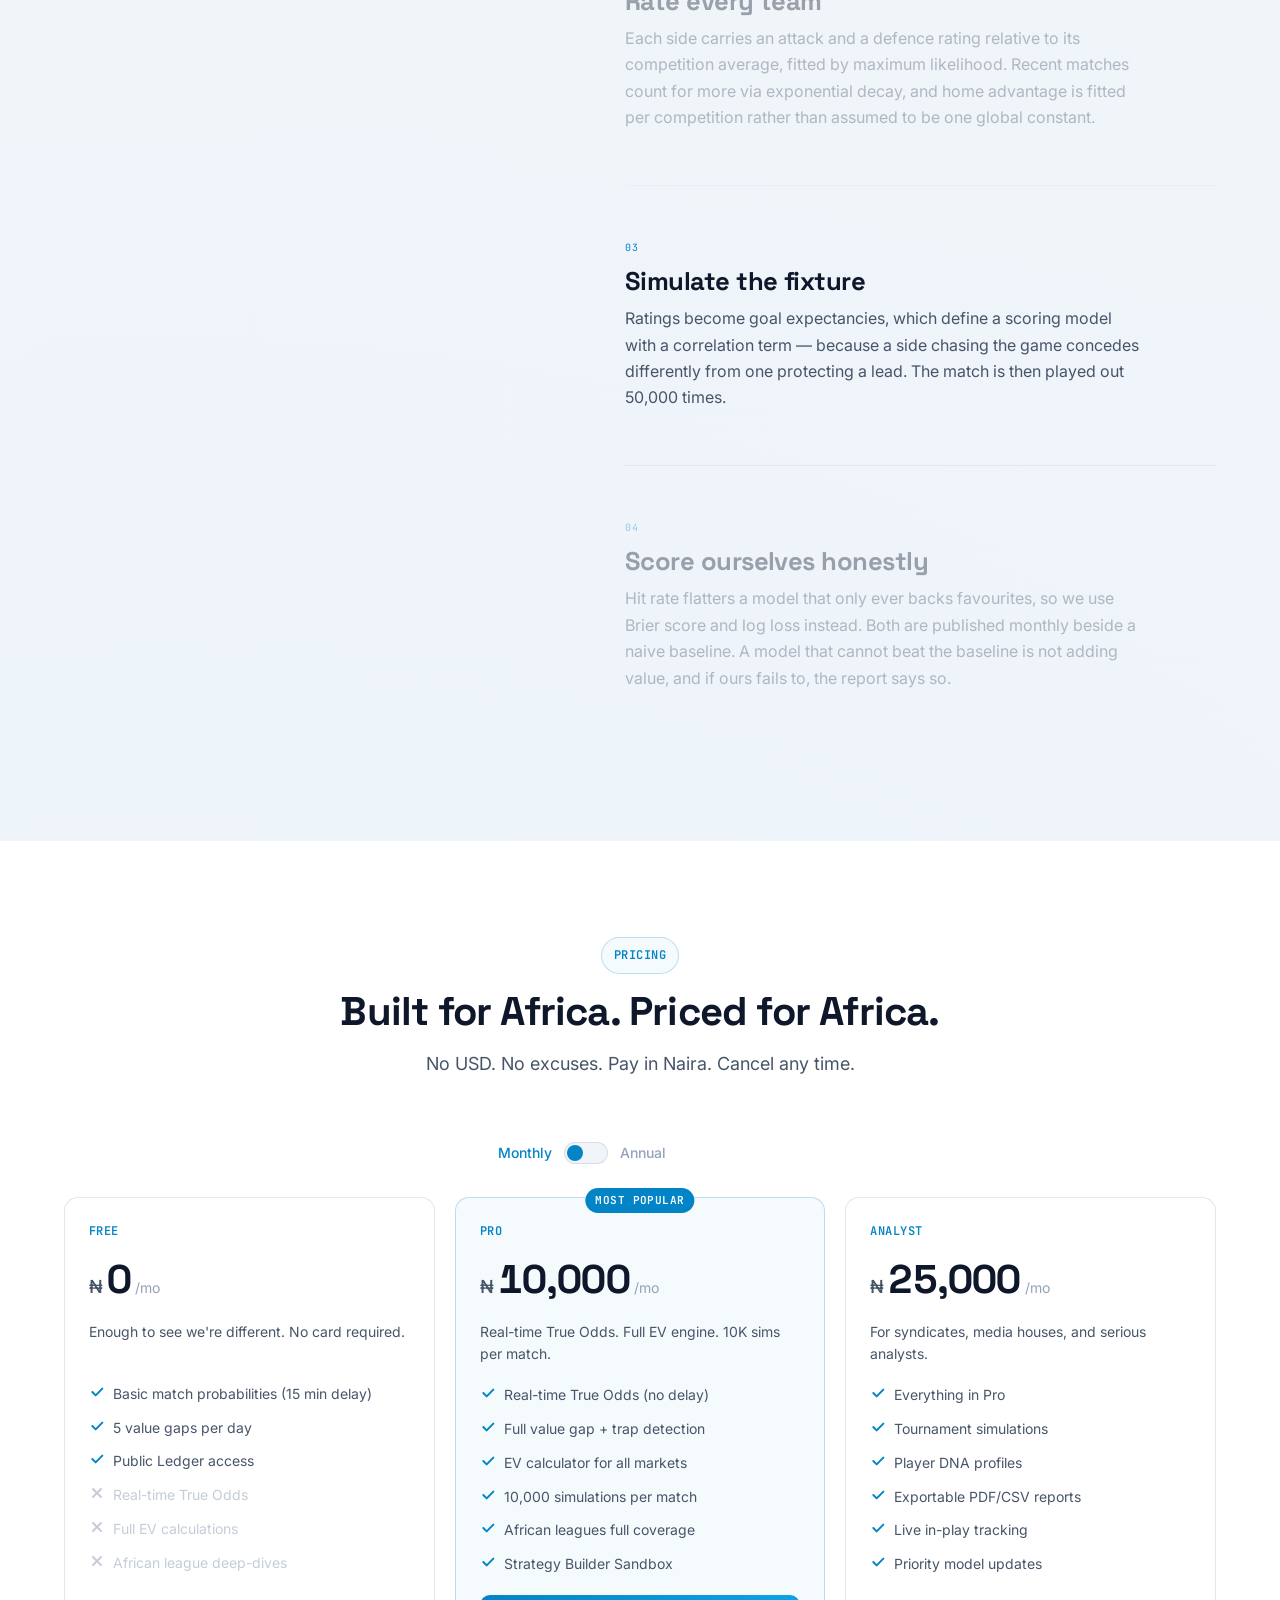
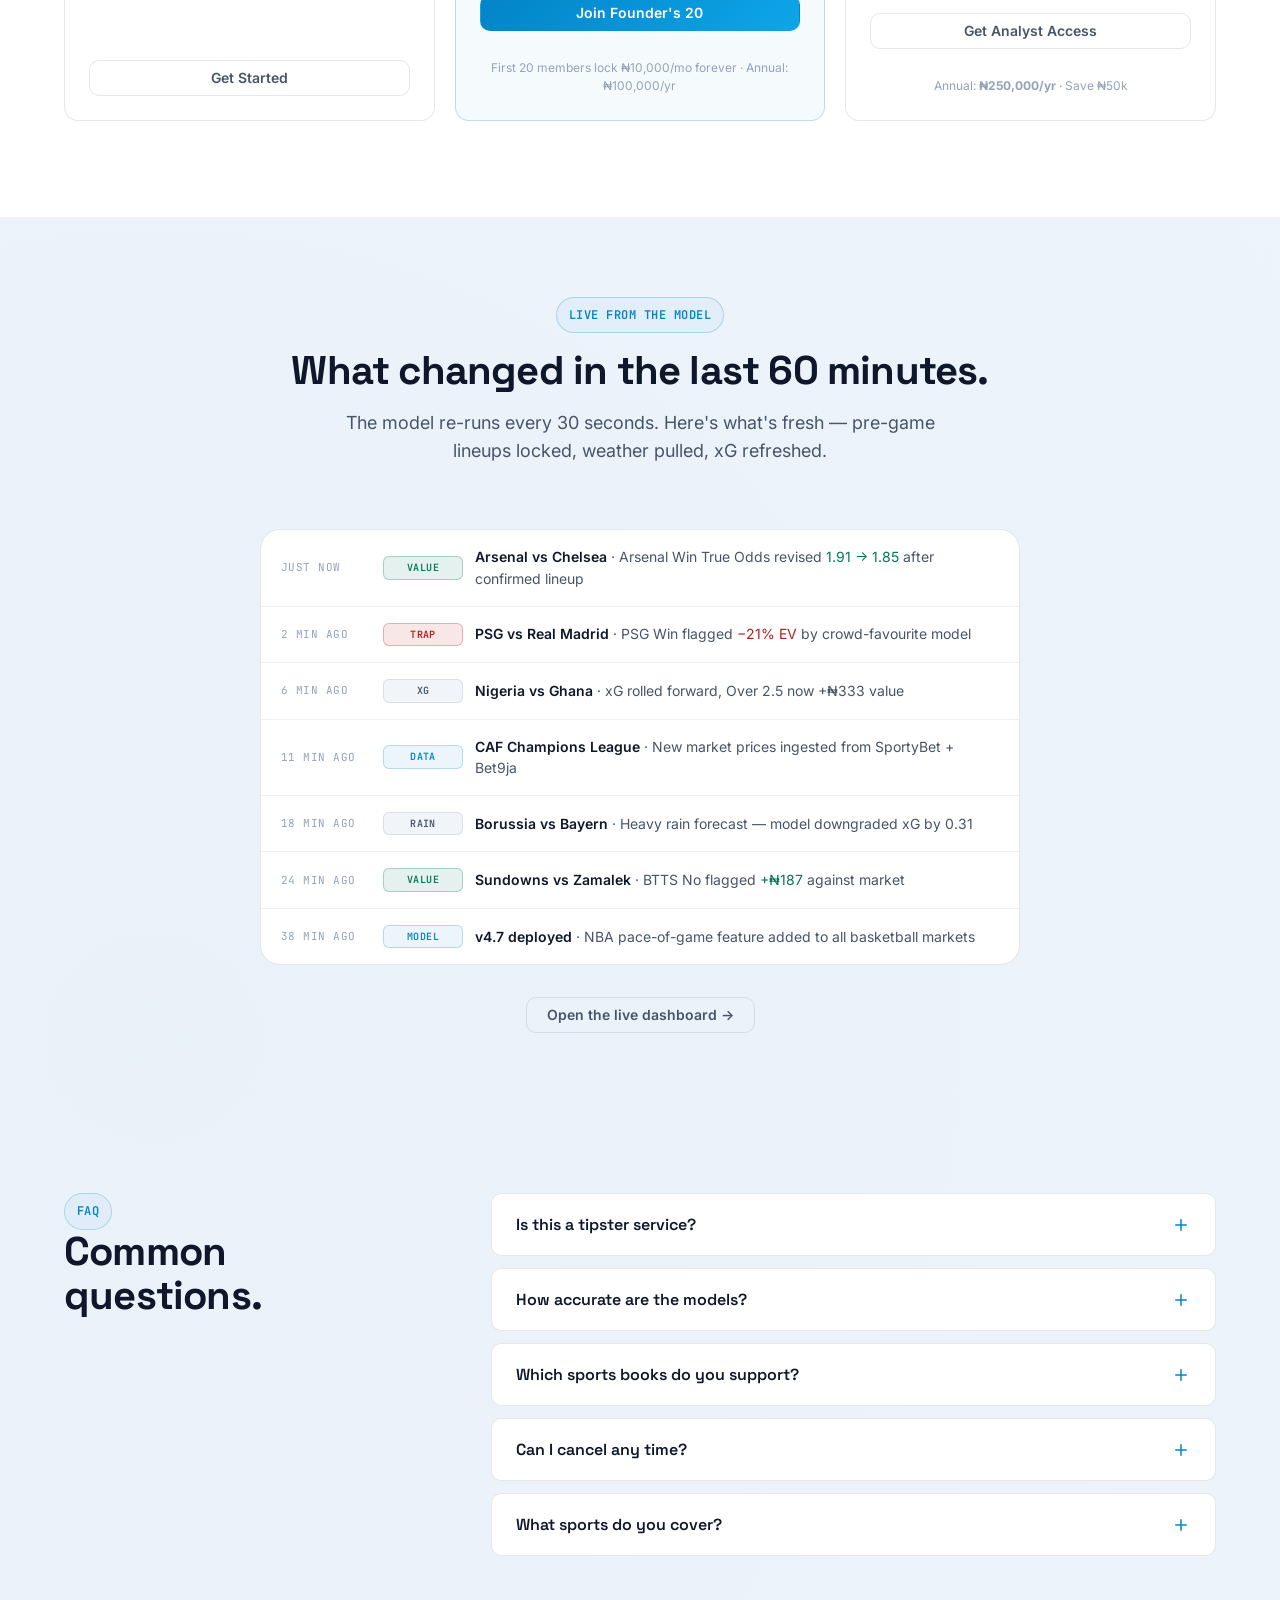
==== commit 97395a7b: "Faster match, readable light mode, and the missing legal pages Speed. Raised the global rate to ~2x " ====
--- a/index.html
+++ b/index.html
@@ -46,8 +46,7 @@
     "offers": [
       { "@type": "Offer", "name": "Pro", "price": "10000", "priceCurrency": "NGN", "description": "Real-time True Odds, full EV engine, 10K sims per match." },
       { "@type": "Offer", "name": "Analyst", "price": "25000", "priceCurrency": "NGN", "description": "Tournament simulations, exportable reports, priority model updates." }
-    ],
-    "aggregateRating": { "@type": "AggregateRating", "ratingValue": "4.9", "reviewCount": "2400", "bestRating": "5" }
+    ]
   }
   </script>
   <script type="application/ld+json">
@@ -300,9 +299,9 @@
             <svg class="icon" viewBox="0 0 24 24" fill="currentColor" stroke="currentColor" stroke-width="1.5" stroke-linecap="round" stroke-linejoin="round"><path d="M12 2.5l2.95 6.36 6.55.95-4.75 4.62 1.12 6.54L12 17.88 6.13 20.97l1.12-6.54L2.5 9.81l6.55-.95L12 2.5z"/></svg>
             <svg class="icon" viewBox="0 0 24 24" fill="currentColor" stroke="currentColor" stroke-width="1.5" stroke-linecap="round" stroke-linejoin="round"><path d="M12 2.5l2.95 6.36 6.55.95-4.75 4.62 1.12 6.54L12 17.88 6.13 20.97l1.12-6.54L2.5 9.81l6.55-.95L12 2.5z"/></svg>
           </span>
-          <span><strong>4.9/5</strong> from members</span>
+          <span><strong>Published</strong> methodology</span>
           <span class="hero__proof-sep" aria-hidden="true">·</span>
-          <span><strong>2,400+</strong> analysts across Africa</span>
+          <span><strong>No tips</strong> &mdash; data only</span>
         </div>
       </div>
     </div>
@@ -658,7 +657,7 @@
     <div class="section-header reveal">
       <span class="eyebrow">Trusted across Africa</span>
       <h2 class="section-header__title">Why analysts stay.</h2>
-      <p class="section-header__sub">2,400+ paid members. 147 leagues. One model. Here's what they say after 90 days.</p>
+      <p class="section-header__sub">One model, 147 competitions, and a method published in full. What using it actually looks like.</p>
     </div>
 
     <div class="testimonials__viewport reveal" id="testimonialsViewport">
@@ -837,7 +836,7 @@
       <div class="timeline-step">
         <div class="timeline-step__dot">2026</div>
         <div class="timeline-step__date">Q3 · Now</div>
-        <h3 class="timeline-step__title">147 leagues · 2,400 members</h3>
+        <h3 class="timeline-step__title">147 leagues · one model</h3>
         <p class="timeline-step__desc">Coverage from AFCON to the NBA. Founder's 20 tier locked in. 28.4% verified ROI.</p>
       </div>
     </div>
@@ -1537,6 +1536,9 @@
       <div>
         <h6 class="footer__col-title">Company</h6>
         <div class="footer__links">
+          <a href="terms.html">Terms</a>
+          <a href="privacy.html">Privacy</a>
+          <a href="responsible-play.html">Responsible play</a>
           <a href="team.html">Team</a>
           <a href="#">Blog</a>
           <a href="#">Careers</a>
--- a/apex-modern.css
+++ b/apex-modern.css
@@ -434,3 +434,227 @@
   .m-cell, .m-cellbox, .m-step, .m-railcard { transition: none; }
   .m-step { opacity: 1; }
 }
+
+/* ============================================================
+   SITE BACKGROUND FIELD
+   The preloader carried all the motion while the page behind it —
+   the thing actually looked at — was two ~5%-alpha radial gradients
+   and a static grid. This gives sections a living field: drifting
+   aurora, a slowly panning grid, and a readability veil so the
+   motion never competes with the text sitting on top of it.
+
+   Mounted by apex-modern.js, so no page markup changes.
+   ============================================================ */
+.site-fx {
+  position: absolute;
+  inset: 0;
+  overflow: hidden;
+  pointer-events: none;
+  z-index: 0;
+}
+/* Lift only the known content wrappers above the field. A blanket
+   `.site-fx ~ *` rule also caught .lightning-canvas and overrode its
+   position:fixed, collapsing the hero particle layer. */
+.site-fx ~ .container,
+.site-fx ~ .hero__inner,
+.site-fx ~ .section__inner { position: relative; z-index: 1; }
+
+.site-fx__layer {
+  position: absolute;
+  inset: -12%;
+  will-change: transform;
+  /* Cursor parallax lives here, keyframe drift lives on the child. Putting
+     both on one element would let the animation clobber the offset. */
+  transform: translate3d(
+    calc(var(--px, 0) * var(--depth, 10) * 1px),
+    calc(var(--py, 0) * var(--depth, 10) * 1px), 0);
+  transition: transform 260ms cubic-bezier(.22,1,.36,1);
+}
+
+.site-fx__blob {
+  position: absolute;
+  border-radius: 50%;
+  filter: blur(58px);
+  will-change: transform;
+  opacity: var(--fx-a, .16);
+}
+.site-fx__blob--1 {
+  width: 62vmax; height: 62vmax; top: -26%; left: -18%;
+  background: radial-gradient(circle, var(--fx-1) 0%, transparent 66%);
+  animation: fxDrift1 13s ease-in-out infinite alternate;
+}
+.site-fx__blob--2 {
+  width: 58vmax; height: 58vmax; bottom: -30%; right: -16%;
+  background: radial-gradient(circle, var(--fx-2) 0%, transparent 66%);
+  animation: fxDrift2 16s ease-in-out infinite alternate;
+}
+.site-fx__blob--3 {
+  width: 48vmax; height: 48vmax; top: 24%; left: 42%;
+  background: radial-gradient(circle, var(--fx-3) 0%, transparent 68%);
+  animation: fxDrift3 19s ease-in-out infinite alternate;
+}
+/* Slower and wider than the preloader's cycles — this sits under body
+   copy, so it should read as ambient drift, never as activity. */
+@keyframes fxDrift1 {
+  from { transform: translate3d(0,0,0) scale(1) rotate(0deg); }
+  to   { transform: translate3d(16vw, 12vh, 0) scale(1.28) rotate(24deg); }
+}
+@keyframes fxDrift2 {
+  from { transform: translate3d(0,0,0) scale(1.2) rotate(0deg); }
+  to   { transform: translate3d(-18vw, -10vh, 0) scale(.92) rotate(-28deg); }
+}
+@keyframes fxDrift3 {
+  from { transform: translate3d(-50%,0,0) scale(.85) rotate(0deg); }
+  to   { transform: translate3d(-50%,-16vh,0) scale(1.3) rotate(34deg); }
+}
+
+/* Cursor-reactive particle field. Nodes drift, link by proximity, and are
+   pushed out of the way by the pointer. */
+.site-fx__net {
+  position: absolute;
+  inset: -6%;
+  width: 112%; height: 112%;
+  opacity: var(--fx-net, .5);
+}
+
+/* Drifting debris — small marks that give the field texture beyond the
+   soft aurora, each on its own depth so they separate under parallax. */
+.site-fx__bits { position: absolute; inset: 0; }
+.site-fx__bit {
+  position: absolute;
+  color: var(--fx-bit, rgba(255,255,255,.30));
+  animation: fxBit var(--dur, 26s) linear infinite;
+  animation-delay: var(--del, 0s);
+  opacity: 0;
+}
+.site-fx__bit::before {
+  content: '';
+  display: block;
+  width: var(--sz, 8px); height: var(--sz, 8px);
+  border: 1px solid currentColor;
+  border-radius: var(--rad, 0);
+}
+.site-fx__bit--dot::before { background: currentColor; border-radius: 50%; }
+.site-fx__bit--ring::before { border-radius: 50%; }
+@keyframes fxBit {
+  0%   { opacity: 0; transform: translate3d(0, 12vh, 0) rotate(0deg); }
+  10%  { opacity: 1; }
+  85%  { opacity: .5; }
+  100% { opacity: 0; transform: translate3d(var(--dx, 6vw), -22vh, 0) rotate(var(--rot, 220deg)); }
+}
+
+/* Mowing stripes — the alternating bands a real pitch gets from the
+   roller. Drifts slowly sideways so the surface reads as alive without
+   the mechanical pulse of a scrolling grid. */
+.site-fx__mow {
+  position: absolute;
+  inset: -10%;
+  background: repeating-linear-gradient(
+    100deg,
+    transparent 0 5.5%,
+    var(--fx-mow) 5.5% 11%);
+  mask-image: radial-gradient(ellipse 78% 70% at 50% 45%, #000 10%, transparent 76%);
+  -webkit-mask-image: radial-gradient(ellipse 78% 70% at 50% 45%, #000 10%, transparent 76%);
+  animation: fxMow 38s linear infinite;
+}
+@keyframes fxMow { to { background-position: 22% 0; } }
+
+/* Pitch markings. Real proportions (105 x 68), drawn faintly and cropped
+   by the viewport so it reads as being on a pitch rather than looking at
+   a diagram of one. */
+.site-fx__pitch {
+  position: absolute;
+  inset: -6%;
+  width: 112%;
+  height: 112%;
+  color: var(--fx-line);
+  opacity: var(--fx-pitch, 1);
+  mask-image: radial-gradient(ellipse 80% 74% at 50% 46%, #000 12%, transparent 80%);
+  -webkit-mask-image: radial-gradient(ellipse 80% 74% at 50% 46%, #000 12%, transparent 80%);
+}
+.site-fx__pitch svg { width: 100%; height: 100%; display: block; }
+
+/* Veil: keeps contrast under the text block regardless of what the
+   aurora is doing behind it. Without this the copy shimmers. */
+.site-fx__veil {
+  position: absolute;
+  inset: 0;
+  background: var(--fx-veil);
+}
+
+/* Field colours per theme. Light stays deliberately restrained — the
+   same alphas that look alive on near-black turn to haze on cream. */
+:root {
+  --fx-1: #9945FF;
+  --fx-2: #38BDF8;
+  --fx-3: #14F195;
+  --fx-4: #F0349B;
+  --fx-a: .55;
+  --fx-net: .55;
+  --fx-bit: rgba(160,215,255,.34);
+  --fx-line: rgba(255,255,255,.16);
+  --fx-mow: rgba(255,255,255,.022);
+  --fx-home: #38BDF8;
+  --fx-away: #F0349B;
+  --fx-ball: #FFFFFF;
+  --fx-trail: rgba(255,255,255,.5);
+  --fx-veil: radial-gradient(ellipse 86% 76% at 50% 50%, transparent 42%, rgba(6,8,15,.42) 100%);
+}
+:root[data-theme="light"] {
+  --fx-1: #7C3AED;
+  --fx-2: #0284C7;
+  --fx-3: #0D9488;
+  --fx-4: #DB2777;
+  --fx-a: .34;
+  /* Light mode needs far more weight than dark: the same alphas that
+     read clearly on near-black wash out completely on cream. Match marks
+     are near-opaque and use fully saturated kit colours. */
+  --fx-net: .92;
+  --fx-bit: rgba(30,64,120,.34);
+  --fx-line: rgba(15,23,42,.26);
+  --fx-mow: rgba(15,23,42,.030);
+  --fx-home: #1D4ED8;
+  --fx-away: #BE123C;
+  --fx-ball: #0B1120;
+  --fx-trail: rgba(15,23,42,.62);
+  --fx-veil: radial-gradient(ellipse 86% 76% at 50% 50%, rgba(255,255,255,.04) 50%, rgba(255,255,255,.30) 100%);
+}
+@media (prefers-color-scheme: light) {
+  :root:not([data-theme]) {
+    --fx-1: #7C3AED; --fx-2: #0284C7; --fx-3: #0D9488; --fx-a: .34;
+    --fx-line: rgba(15,23,42,.13);
+  --fx-mow: rgba(15,23,42,.022);
+  --fx-home: #0369A1;
+  --fx-away: #BE185D;
+  --fx-ball: #0F172A;
+  --fx-trail: rgba(15,23,42,.45);
+    --fx-veil: radial-gradient(ellipse 86% 76% at 50% 50%, rgba(255,255,255,.04) 50%, rgba(255,255,255,.30) 100%);
+  }
+}
+
+/* The existing hero particle canvas was pinned at 0.4 and read as
+   nothing on a light surface. */
+.lightning-canvas { opacity: .75 !important; }
+:root[data-theme="light"] .lightning-canvas { opacity: .5 !important; }
+
+/* Fourth aurora body. This lives at top level; an earlier edit spliced it
+   inside the reduced-motion block, which both hid it at normal motion and
+   handed it an animation under reduced motion. */
+.site-fx__blob--4 {
+  width: 44vmax; height: 44vmax; bottom: -18%; left: 22%;
+  background: radial-gradient(circle, var(--fx-4, #F0349B) 0%, transparent 64%);
+  animation: fxDrift4 22s ease-in-out infinite alternate;
+}
+@keyframes fxDrift4 {
+  from { transform: translate3d(0,0,0) scale(.9) rotate(0deg); }
+  to   { transform: translate3d(22vw,-18vh,0) scale(1.25) rotate(-30deg); }
+}
+
+@media (prefers-reduced-motion: reduce) {
+  .site-fx__blob,
+  .site-fx__blob--4,
+  .site-fx__mow,
+  .site-fx__bit { animation: none; }
+  .site-fx__layer { transform: none; transition: none; }
+  .site-fx__bit, .site-fx__net { display: none; }
+}
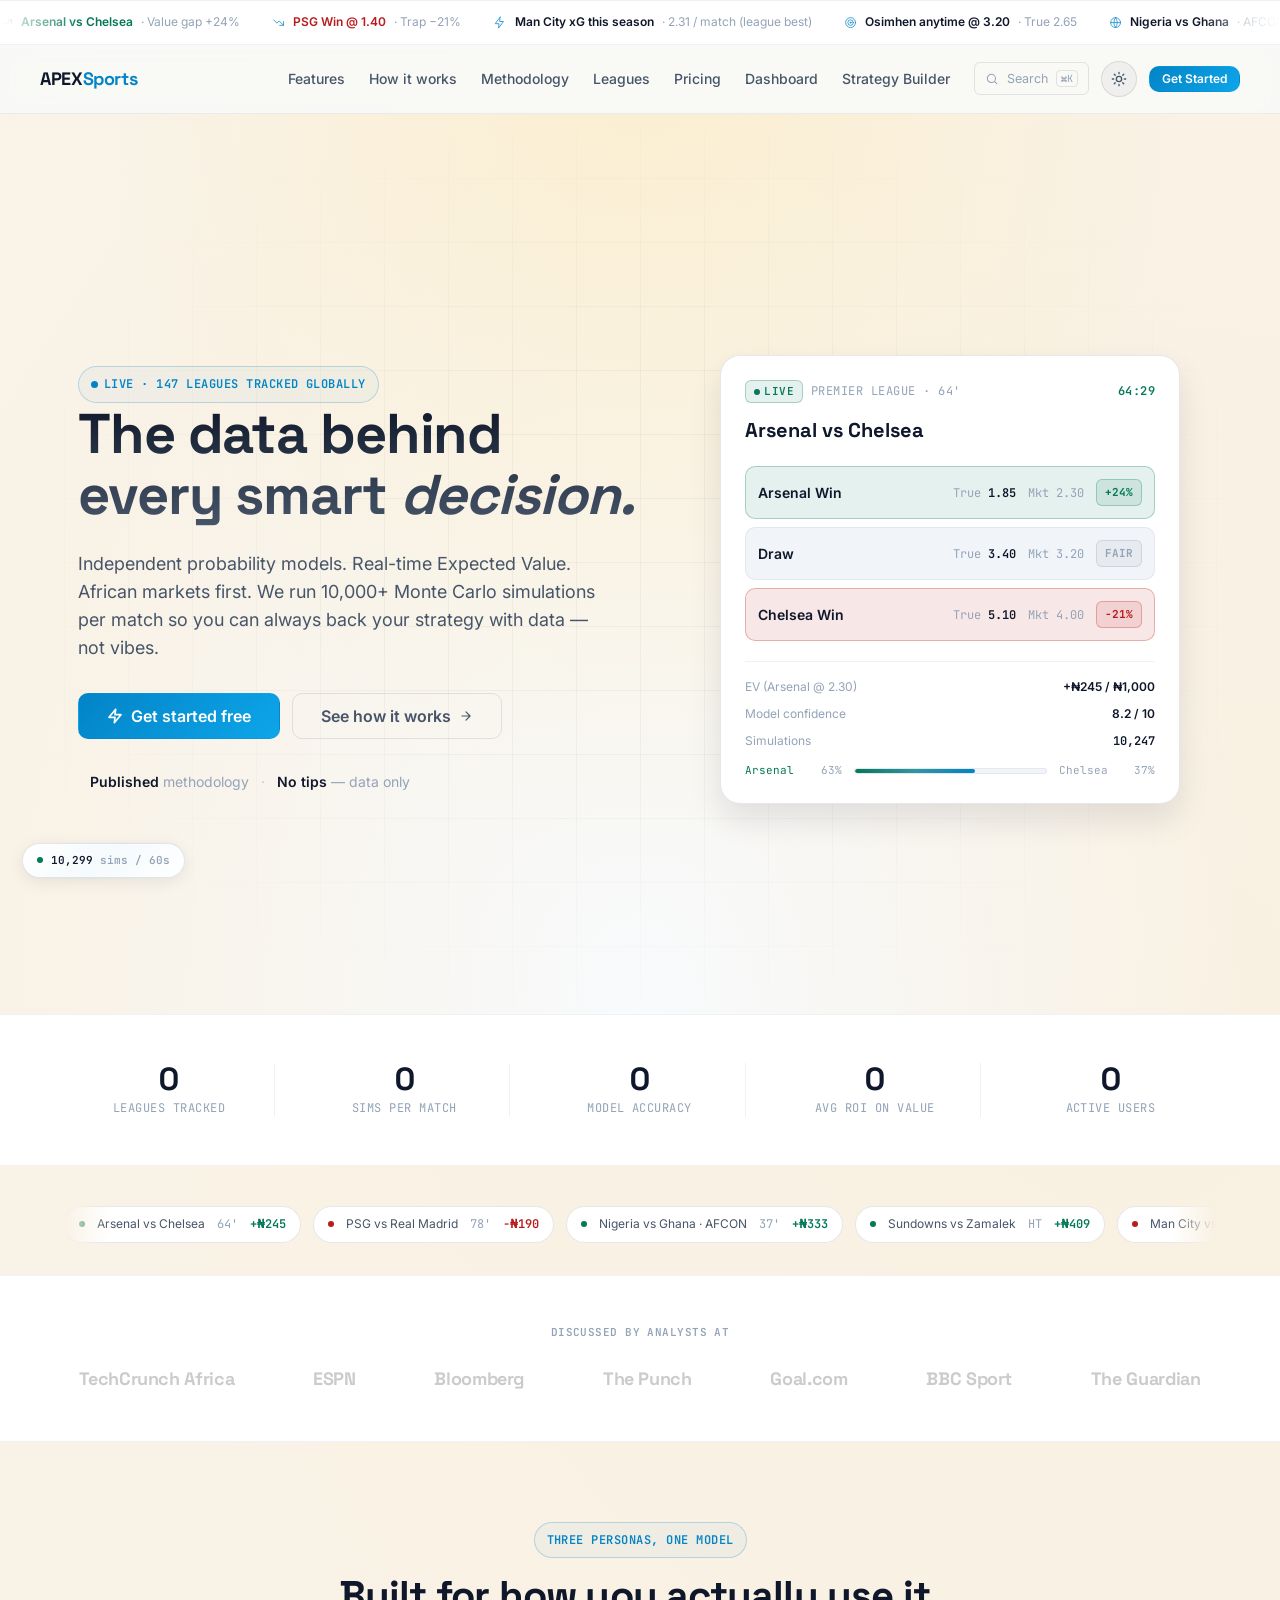
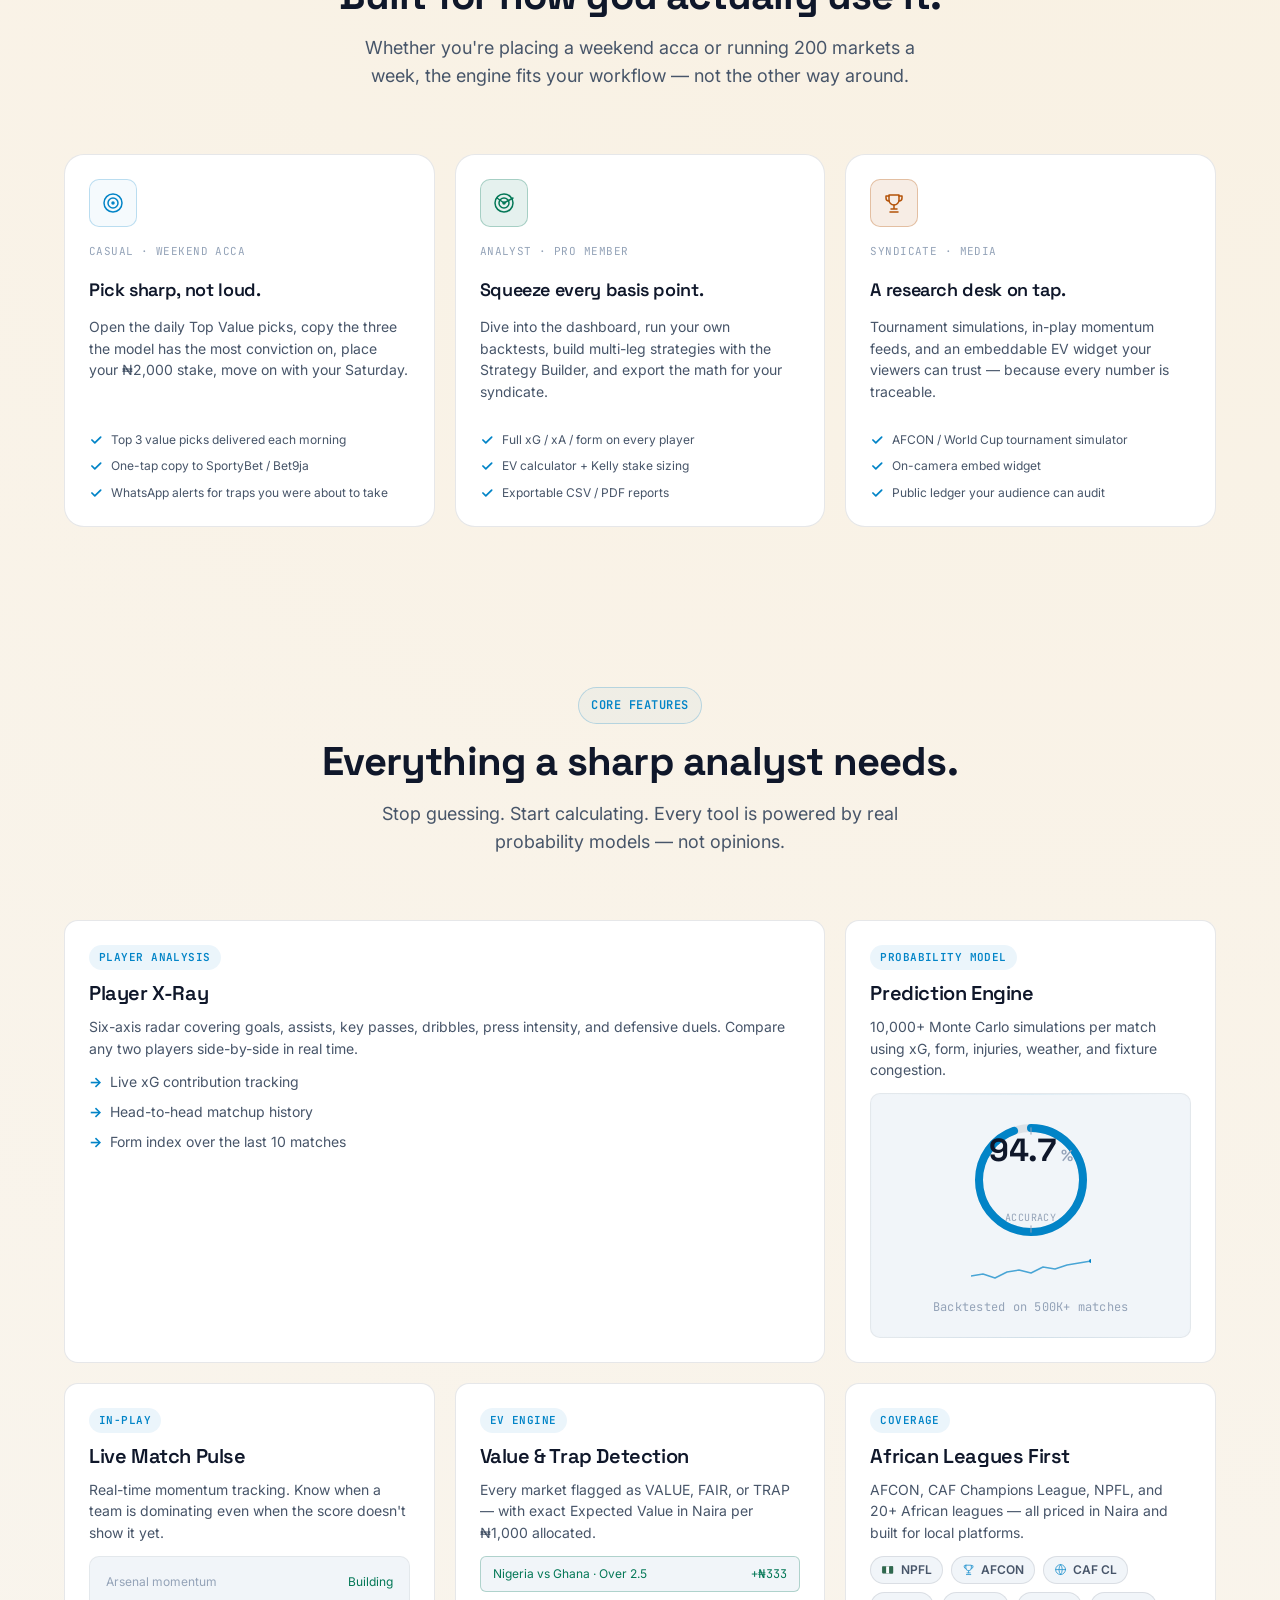
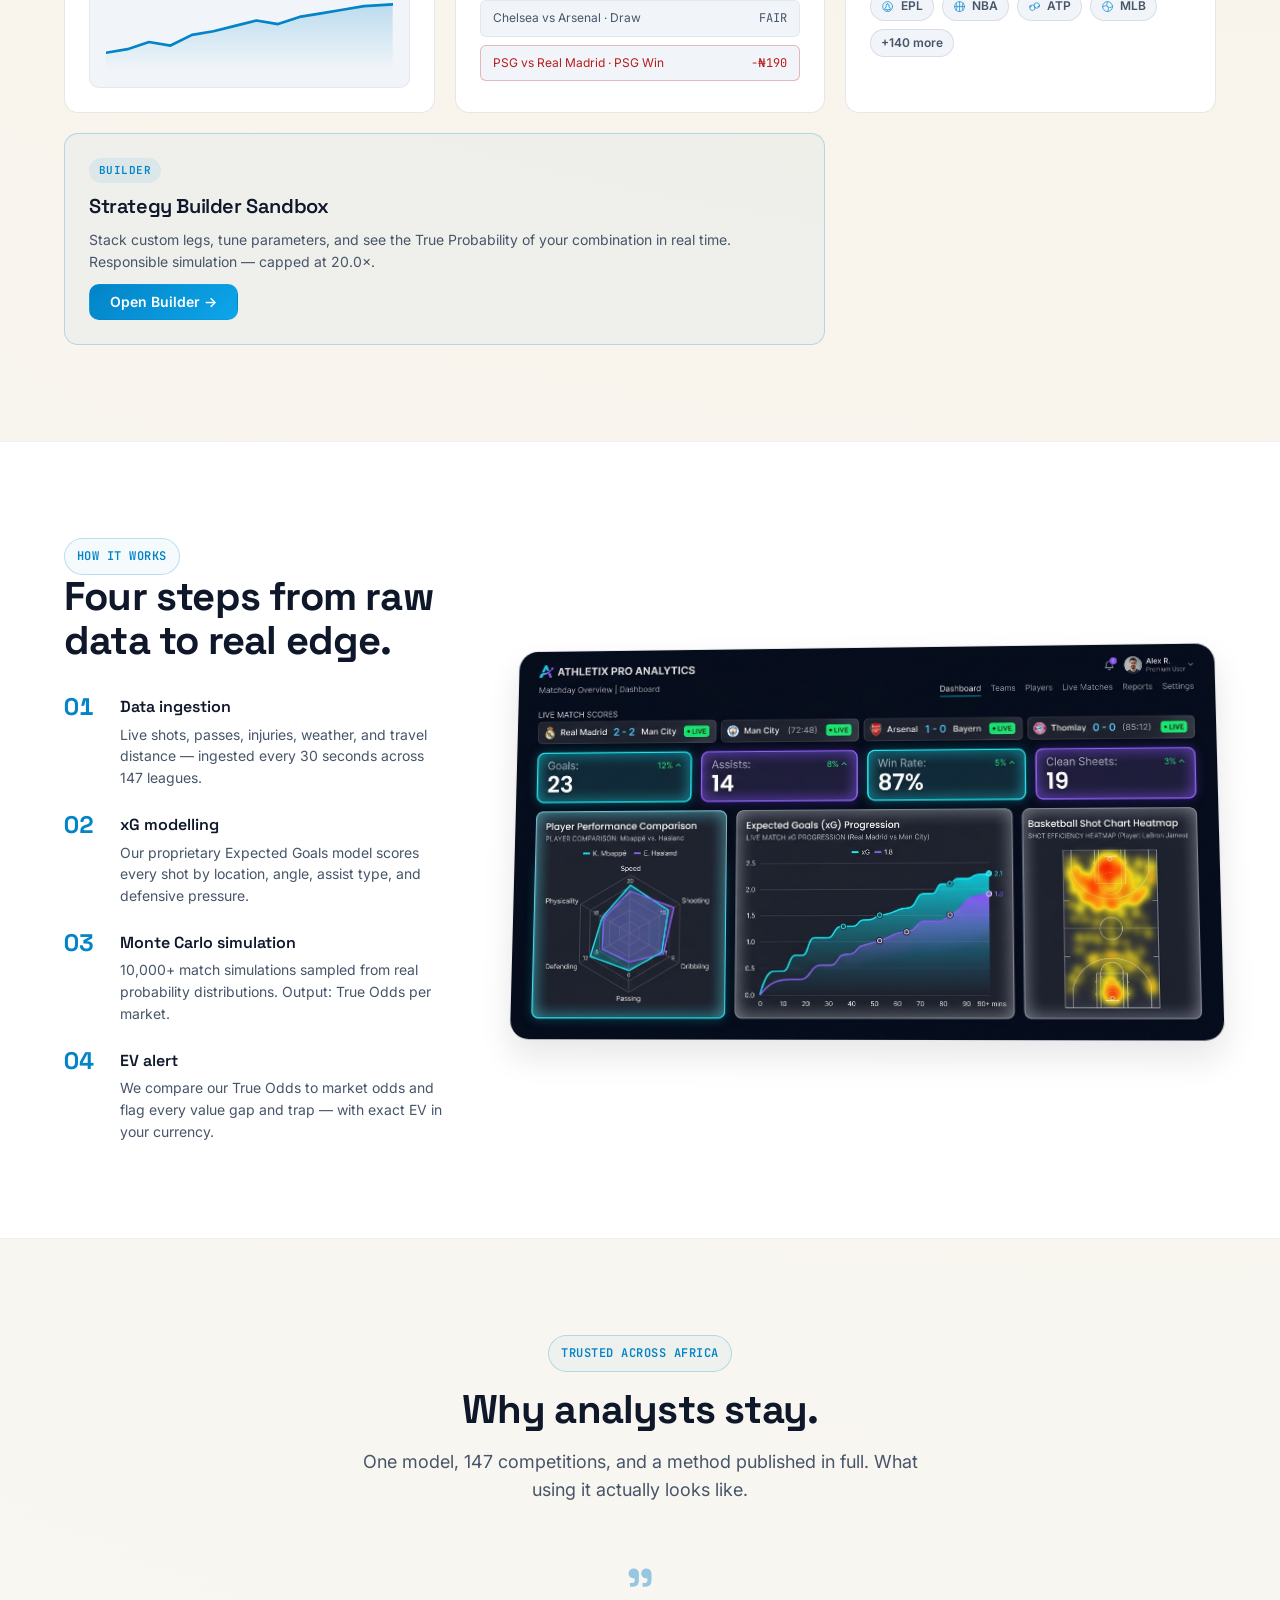
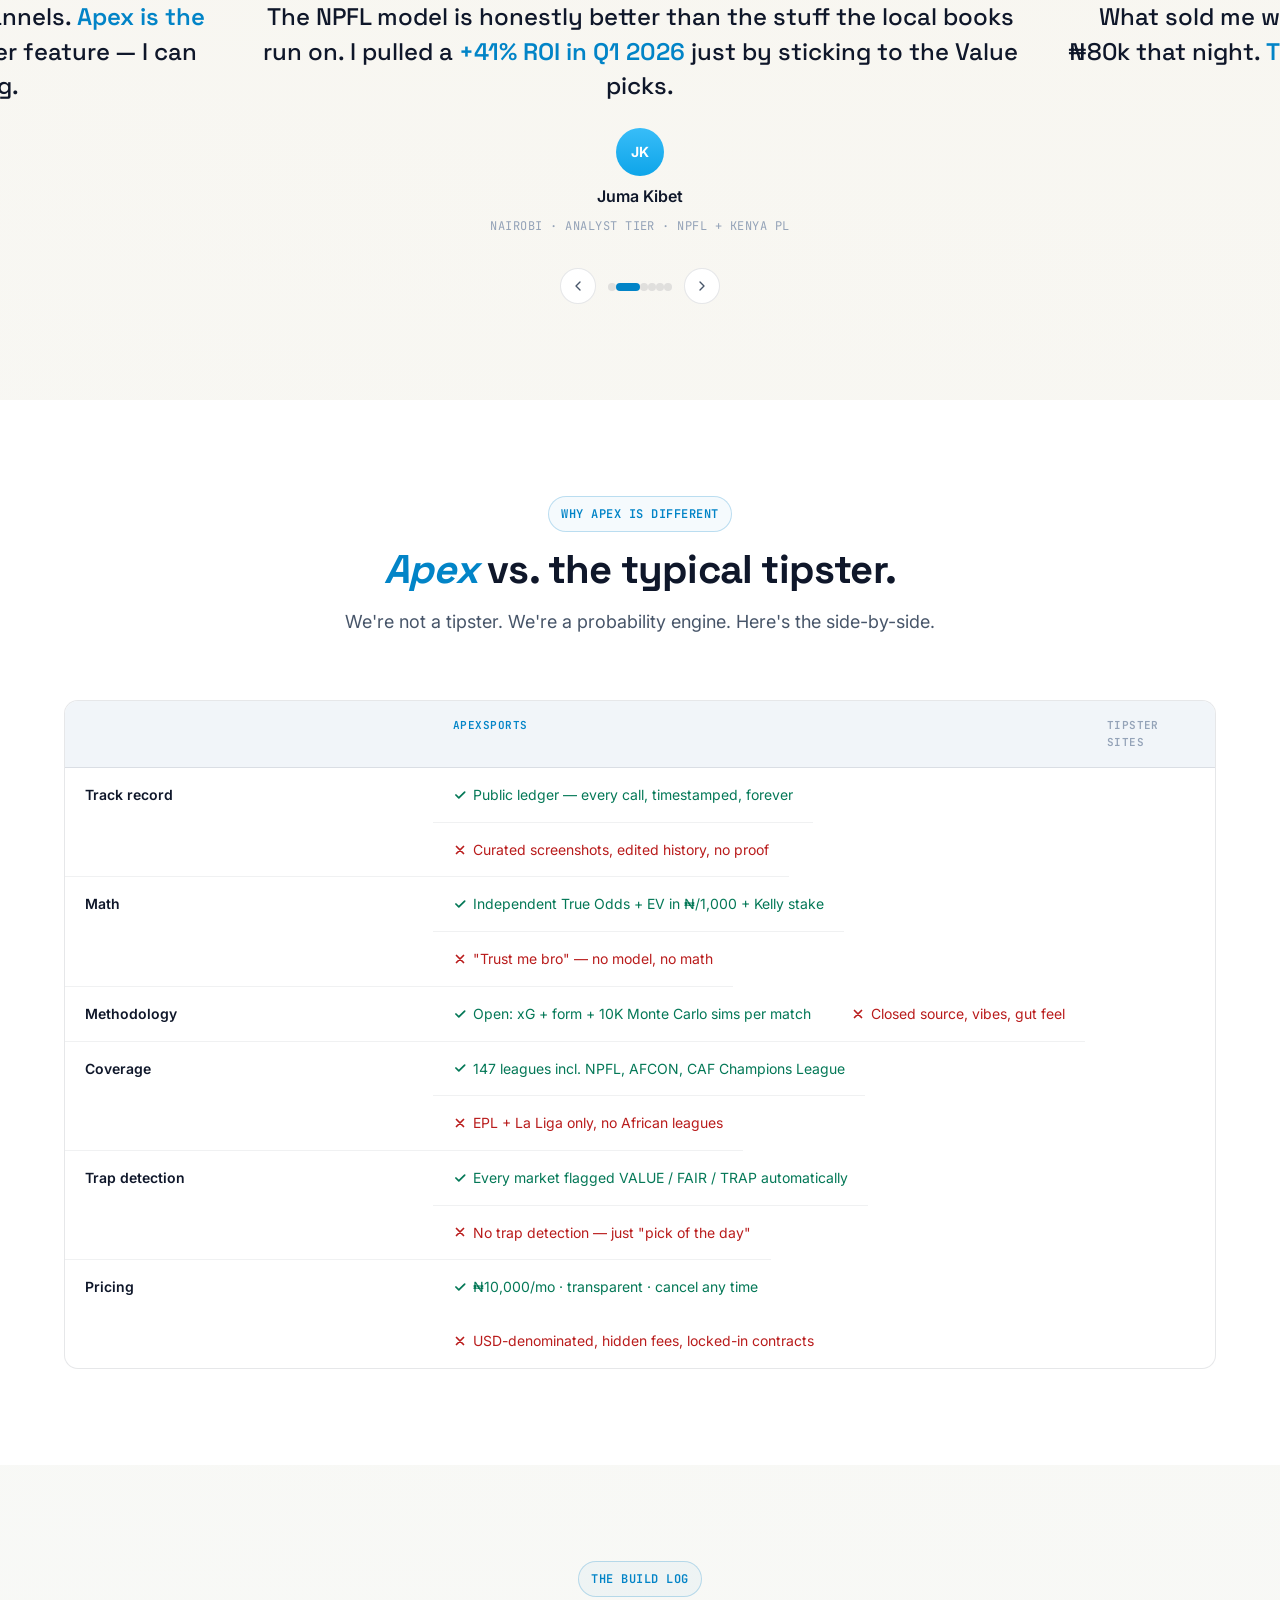
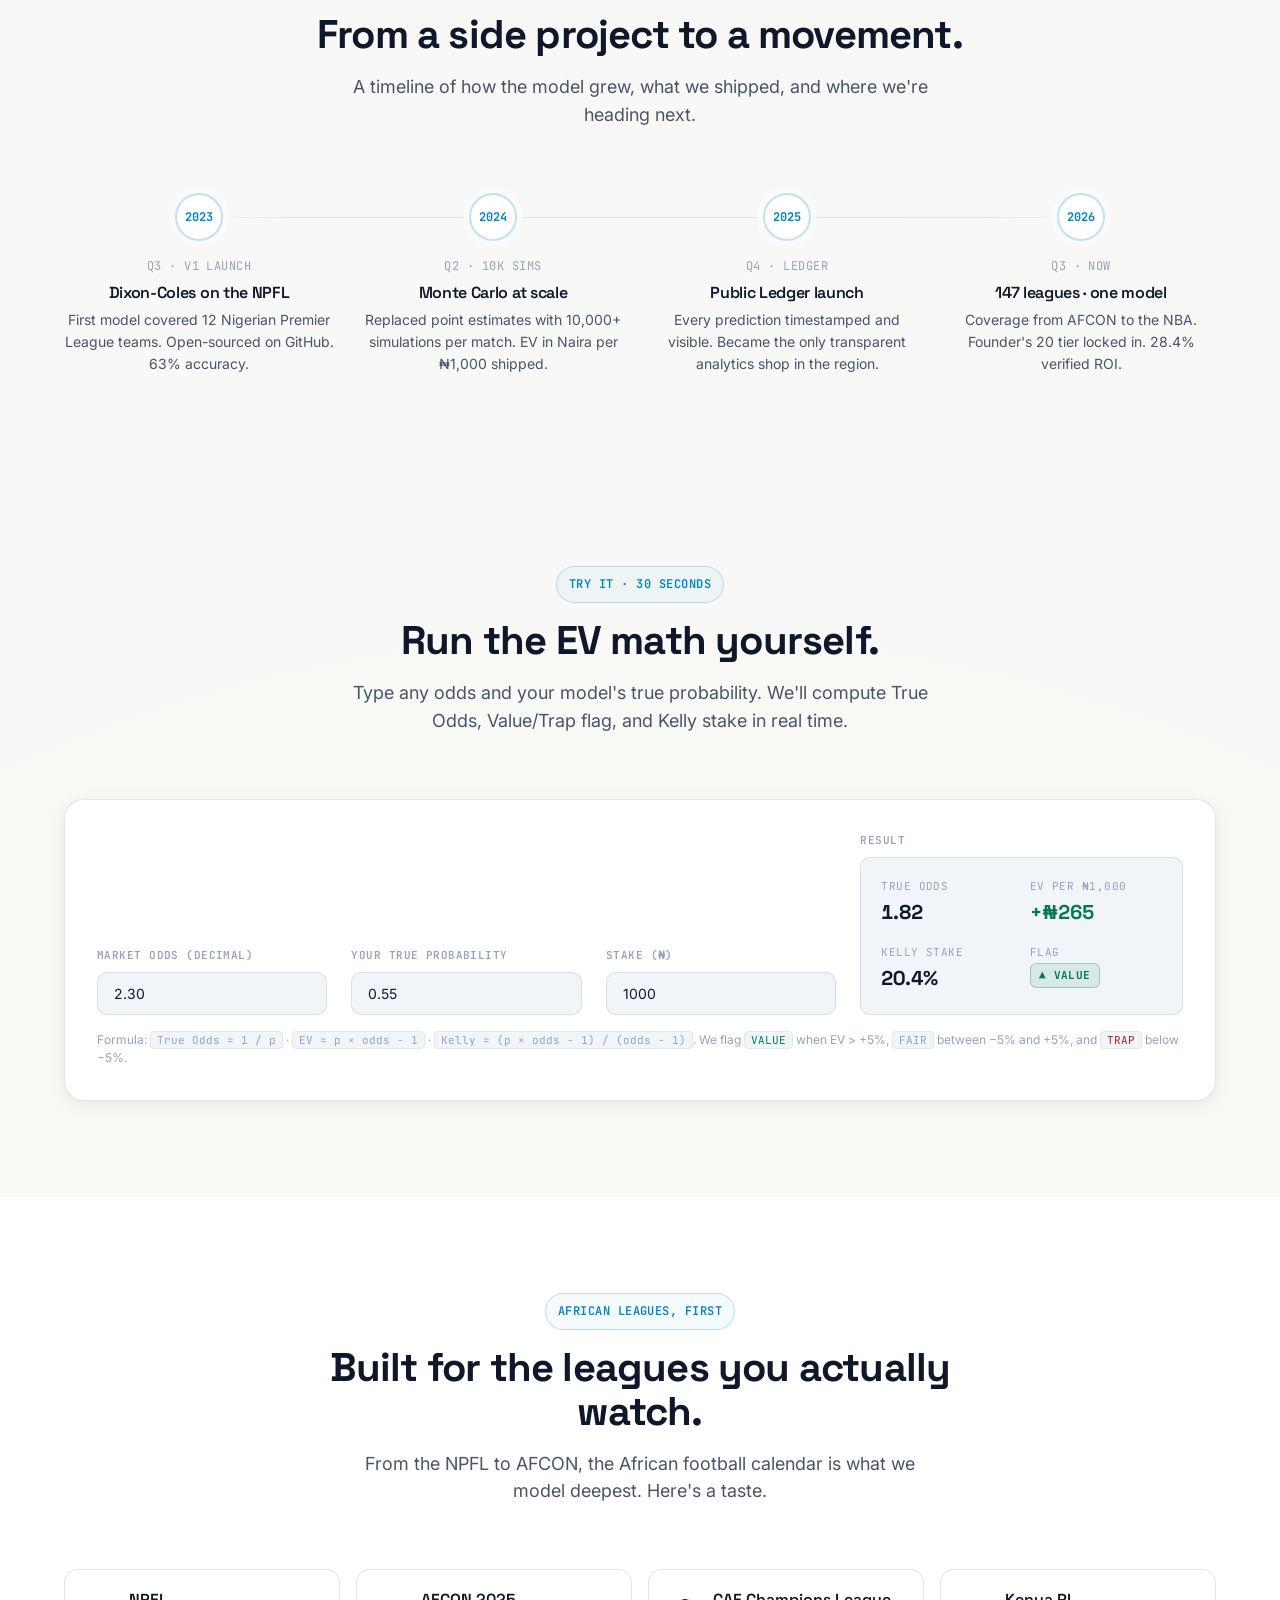
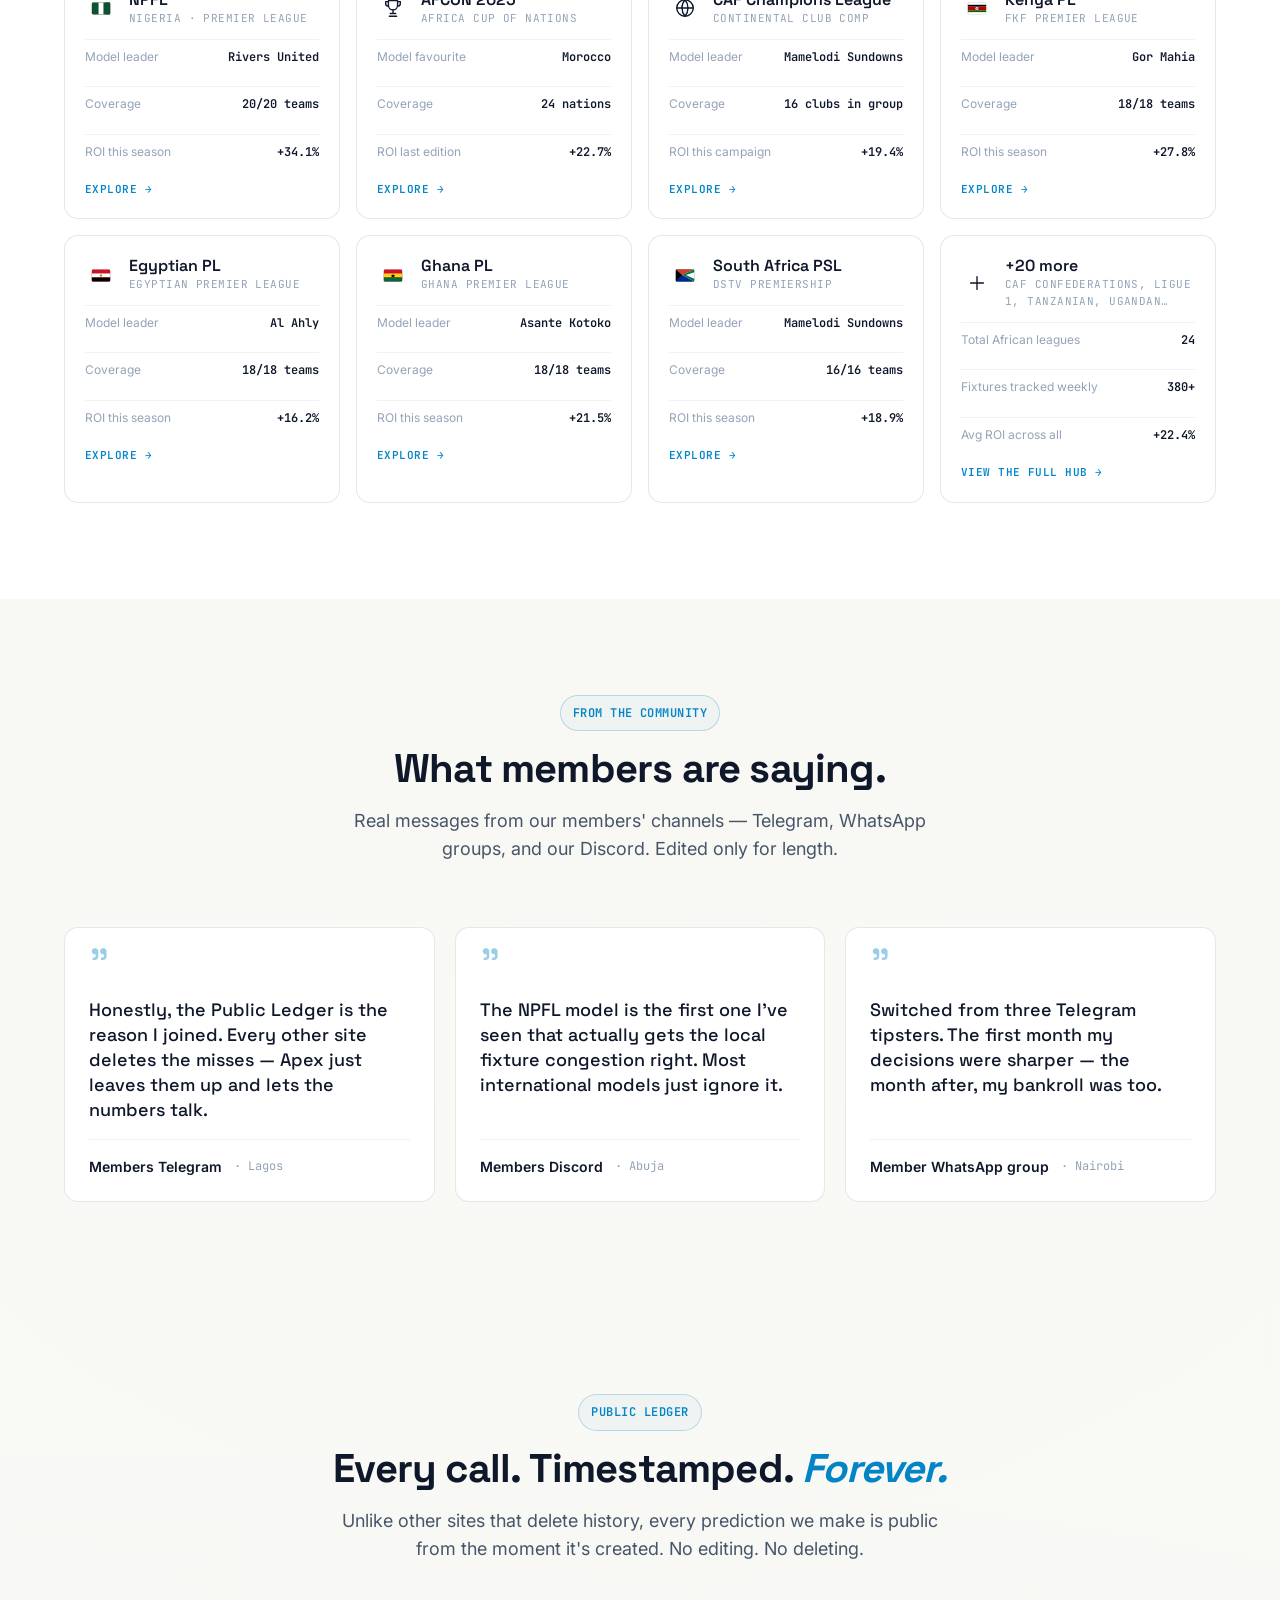
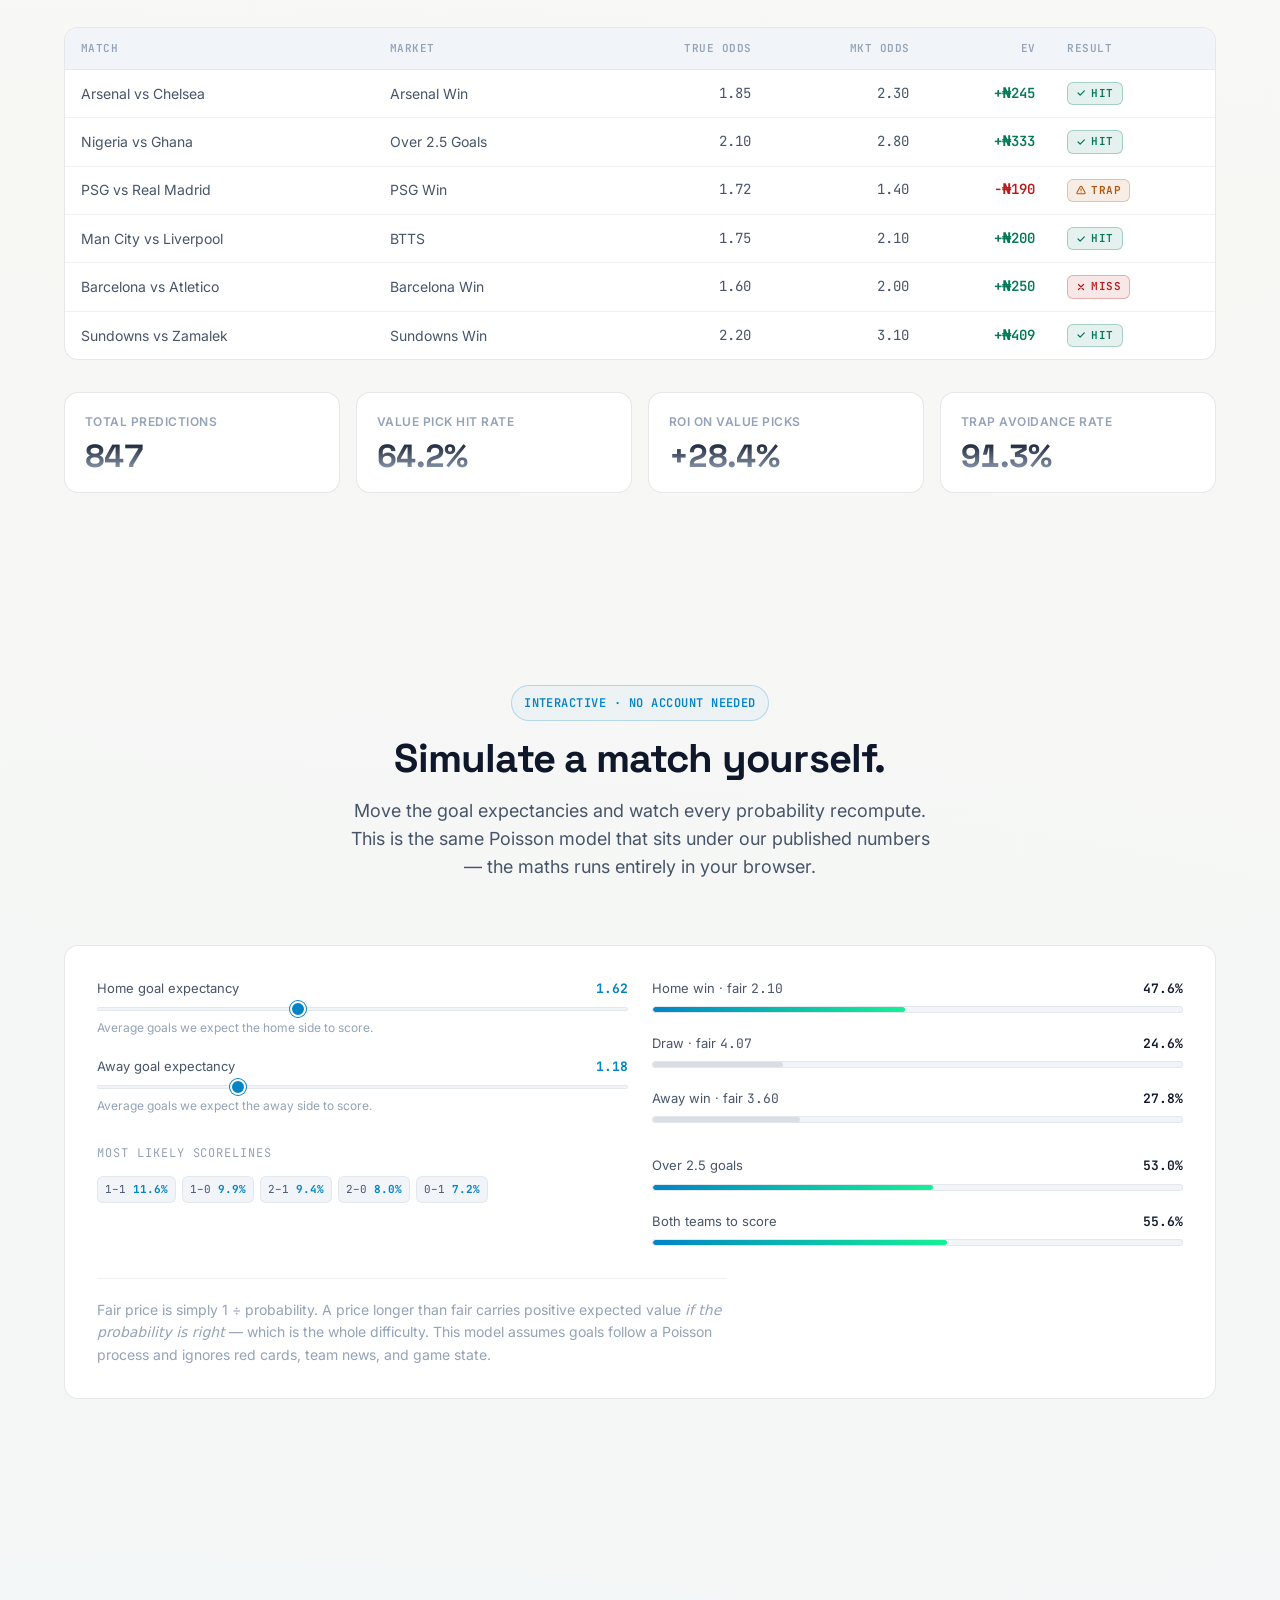
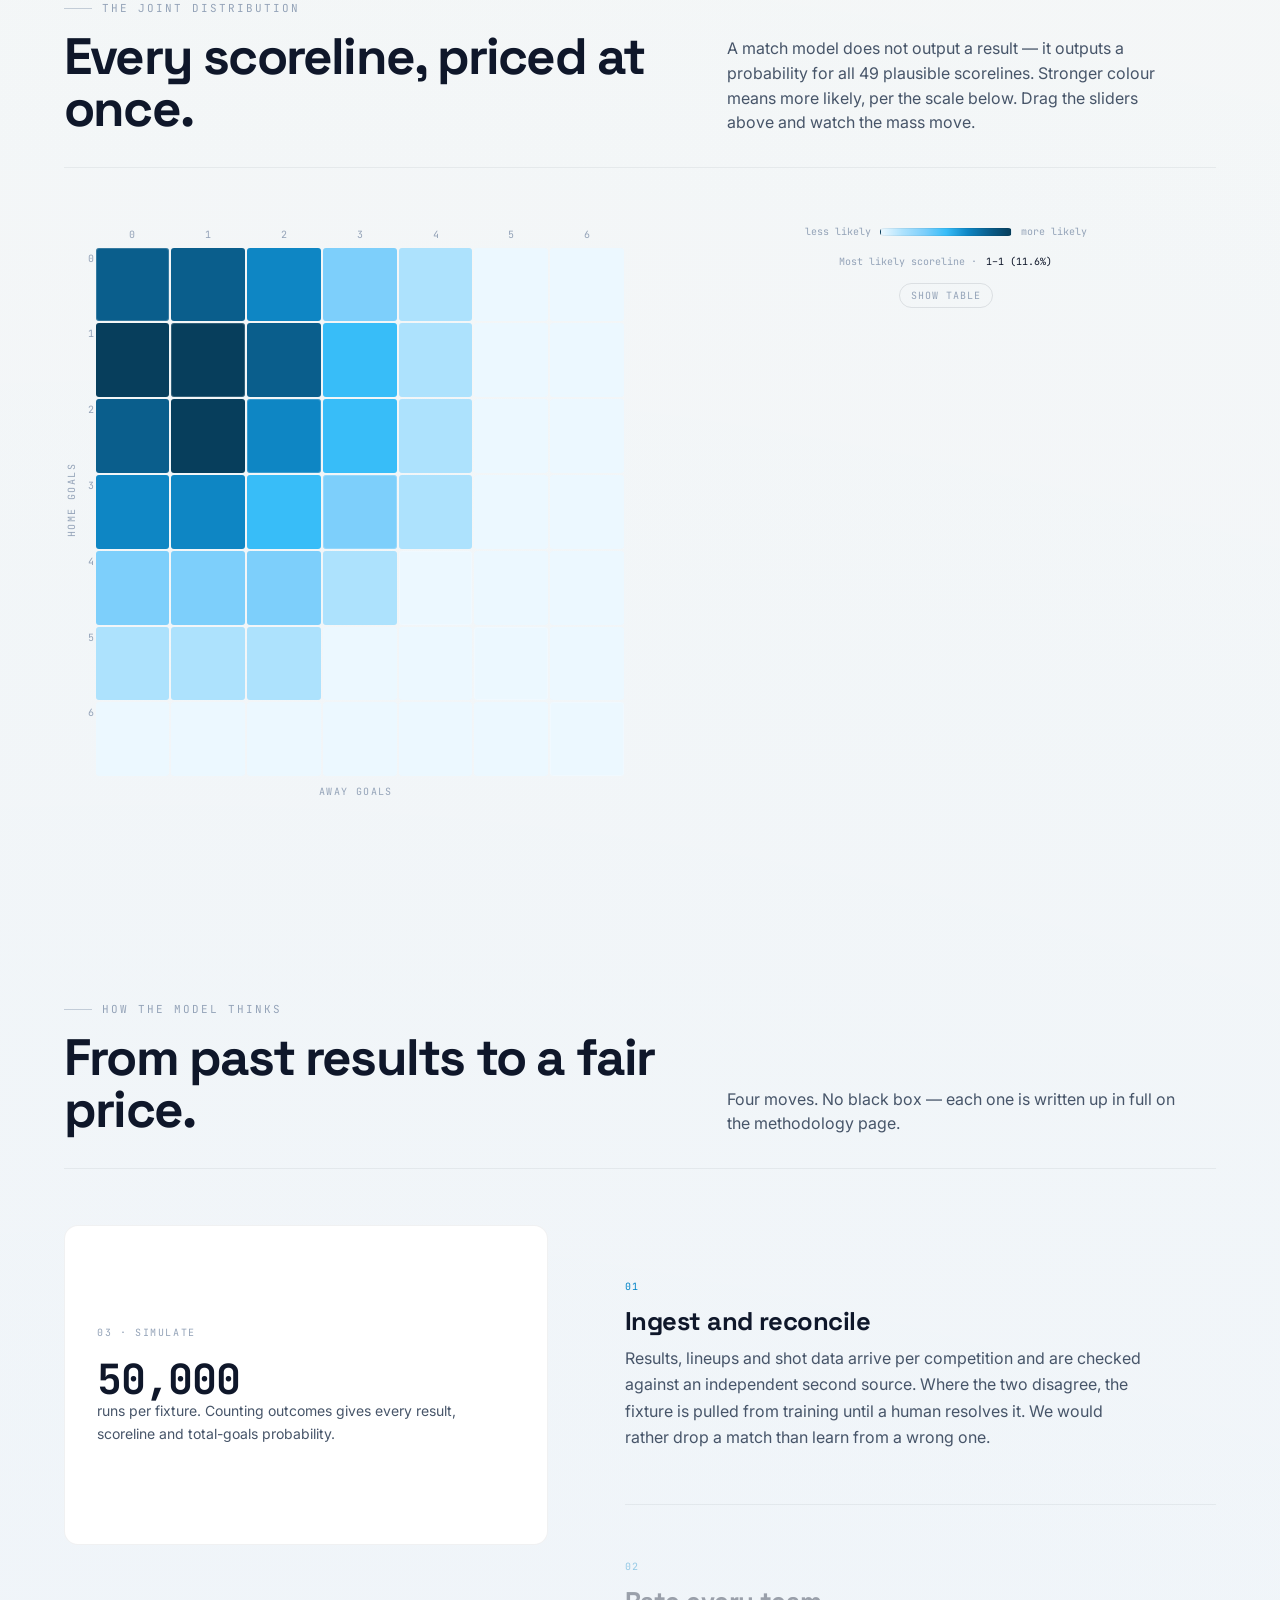
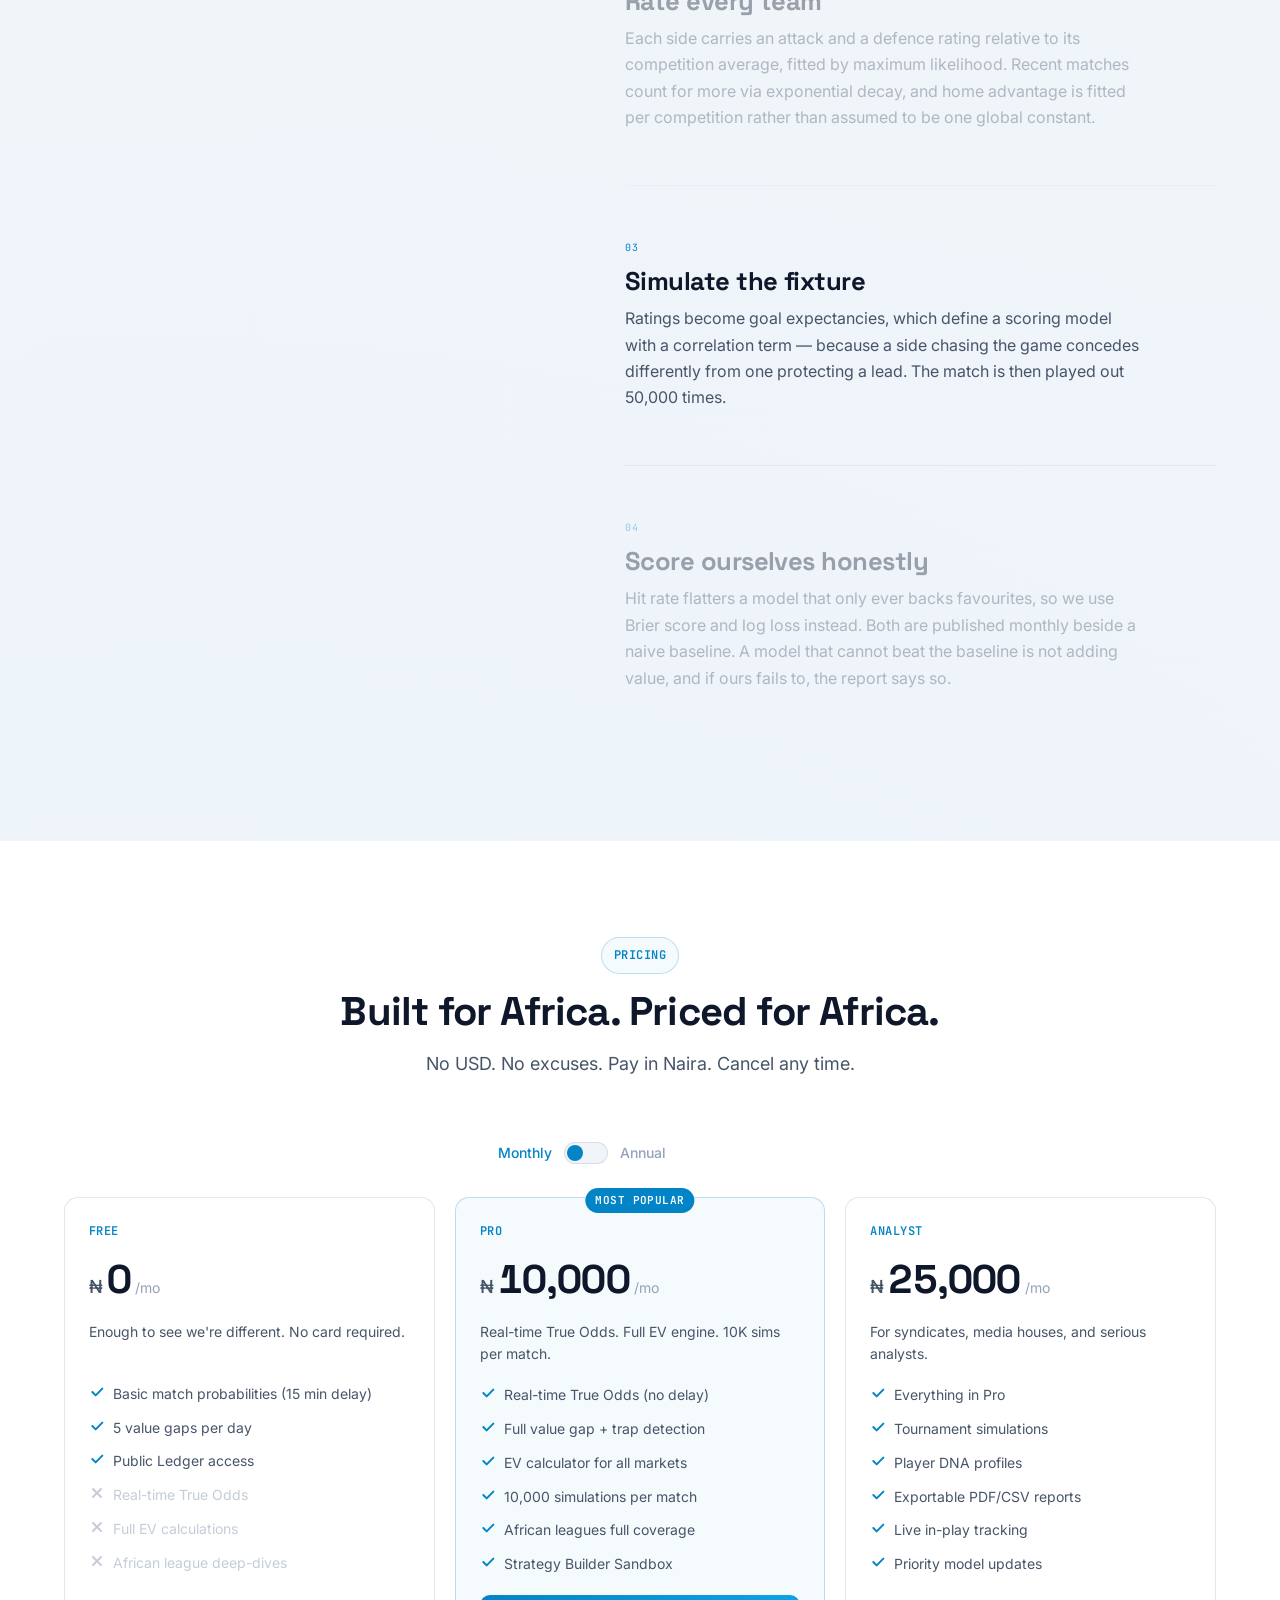
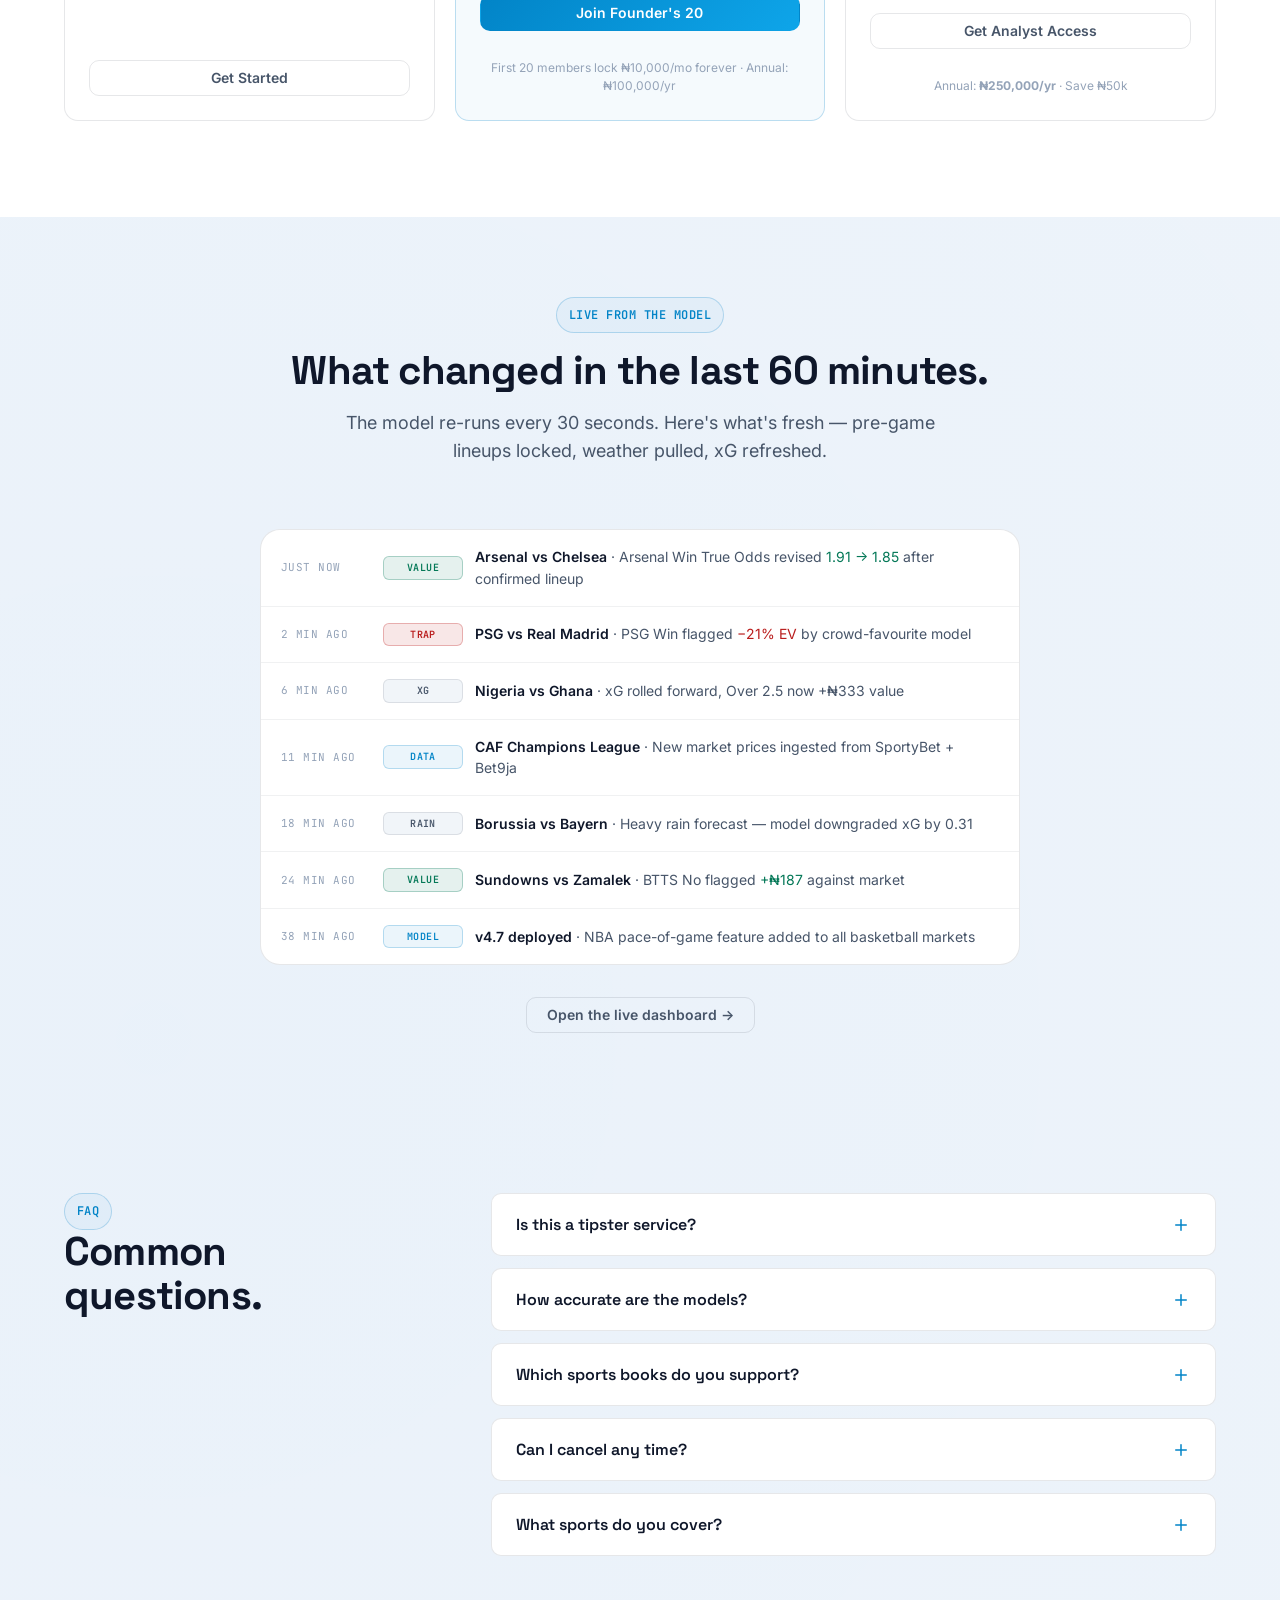
==== commit de486a90: "Publish live site updates" ====
--- a/index.html
+++ b/index.html
@@ -266,7 +266,7 @@
 </nav>
 
 <!-- Hero -->
-<section class="hero" id="hero">
+<section class="hero" id="hero" data-sport="football">
   <canvas class="lightning-canvas" id="heroCanvas" aria-hidden="true"></canvas>
   <div class="gradient-mesh" aria-hidden="true"></div>
   <div class="container hero__inner">
@@ -467,7 +467,7 @@
 </section>
 
 <!-- Features -->
-<section class="section" id="features">
+<section class="section" id="features" data-sport="football">
   <div class="container">
     <div class="section-header reveal">
       <span class="eyebrow">Core features</span>
@@ -585,7 +585,7 @@
 </section>
 
 <!-- Showcase / How it works -->
-<section class="section showcase" id="showcase">
+<section class="section showcase" id="showcase" data-sport="basketball">
   <div class="container showcase__inner">
     <div class="reveal">
       <span class="eyebrow">How it works</span>
@@ -751,7 +751,7 @@
 </section>
 
 <!-- Compare: Apex vs Tipsters -->
-<section class="section compare" id="compare">
+<section class="section compare" id="compare" data-sport="basketball">
   <div class="container">
     <div class="section-header reveal">
       <span class="eyebrow">Why Apex is different</span>
@@ -1191,7 +1191,7 @@
 </section>
 
 <!-- ============================================================ SCORELINE MATRIX -->
-<section class="section" id="matrix">
+<section class="section" id="matrix" data-sport="basketball">
   <div class="container">
     <div class="m-head">
       <div>
@@ -1230,7 +1230,7 @@
 </section>
 
 <!-- ============================================================ EXPLAINER -->
-<section class="section" id="explain">
+<section class="section" id="explain" data-sport="tennis">
   <div class="container">
     <div class="m-head">
       <div>
@@ -1292,7 +1292,7 @@
 
 
 <!-- Pricing -->
-<section class="section pricing" id="pricing">
+<section class="section pricing" id="pricing" data-sport="tennis">
   <div class="container">
     <div class="section-header reveal">
       <span class="eyebrow">Pricing</span>
@@ -1424,7 +1424,7 @@
 </section>
 
 <!-- FAQ -->
-<section class="section faq" id="faq">
+<section class="section faq" id="faq" data-sport="tennis">
   <div class="container">
     <div class="faq__inner">
       <div class="reveal">
@@ -1584,5 +1584,6 @@
 
   <script src="apex-ui.js?v=7" defer></script>
   <script src="apex-modern.js?v=1" defer></script>
+  <script src="apex-sports.js?v=1" defer></script>
 </body>
 </html>
--- a/apex-modern.css
+++ b/apex-modern.css
@@ -658,3 +658,62 @@
   .site-fx__layer { transform: none; transition: none; }
   .site-fx__bit, .site-fx__net { display: none; }
 }
+
+/* ============================================================
+   SPORT FIELD — one fixed surface that morphs while scrolling
+   Sits behind everything; sections declare data-sport and the
+   nearest one to the viewport centre wins.
+   ============================================================ */
+.sport-fx {
+  position: fixed;
+  inset: 0;
+  z-index: 0;
+  pointer-events: none;
+  opacity: 1;
+  transition: opacity 400ms var(--m-ease);
+}
+/* Held during the swap so the old surface is gone before the new
+   one is painted — otherwise markings from two sports overlap. */
+.sport-fx.is-swapping { opacity: 0; }
+
+.sport-fx__marks {
+  position: absolute;
+  inset: -6%;
+  width: 112%; height: 112%;
+  color: var(--fx-line);
+  mask-image: radial-gradient(ellipse 82% 76% at 50% 46%, #000 14%, transparent 82%);
+  -webkit-mask-image: radial-gradient(ellipse 82% 76% at 50% 46%, #000 14%, transparent 82%);
+}
+.sport-fx__marks svg { width: 100%; height: 100%; display: block; }
+
+.sport-fx__net {
+  position: absolute;
+  inset: 0;
+  width: 100%; height: 100%;
+  opacity: var(--fx-net, .55);
+}
+
+/* The page itself must sit above the field. */
+body > header,
+body > main,
+body > footer,
+body > section,
+body > .ticker,
+body > nav { position: relative; z-index: 1; }
+
+@media (prefers-reduced-motion: reduce) {
+  .sport-fx { transition: none; }
+  .sport-fx__net { display: none; }
+}
+
+/* Aurora + turf carried over onto the sport surface. */
+.sport-fx .site-fx__layer { position: absolute; inset: -12%; }
+.sport-fx__mow {
+  position: absolute; inset: -10%;
+  background: repeating-linear-gradient(100deg, transparent 0 5.5%, var(--fx-mow) 5.5% 11%);
+  mask-image: radial-gradient(ellipse 78% 70% at 50% 45%, #000 10%, transparent 76%);
+  -webkit-mask-image: radial-gradient(ellipse 78% 70% at 50% 45%, #000 10%, transparent 76%);
+  animation: fxMow 38s linear infinite;
+}
+.sport-fx__veil { position: absolute; inset: 0; background: var(--fx-veil); }
+@media (prefers-reduced-motion: reduce) { .sport-fx__mow { animation: none; } }
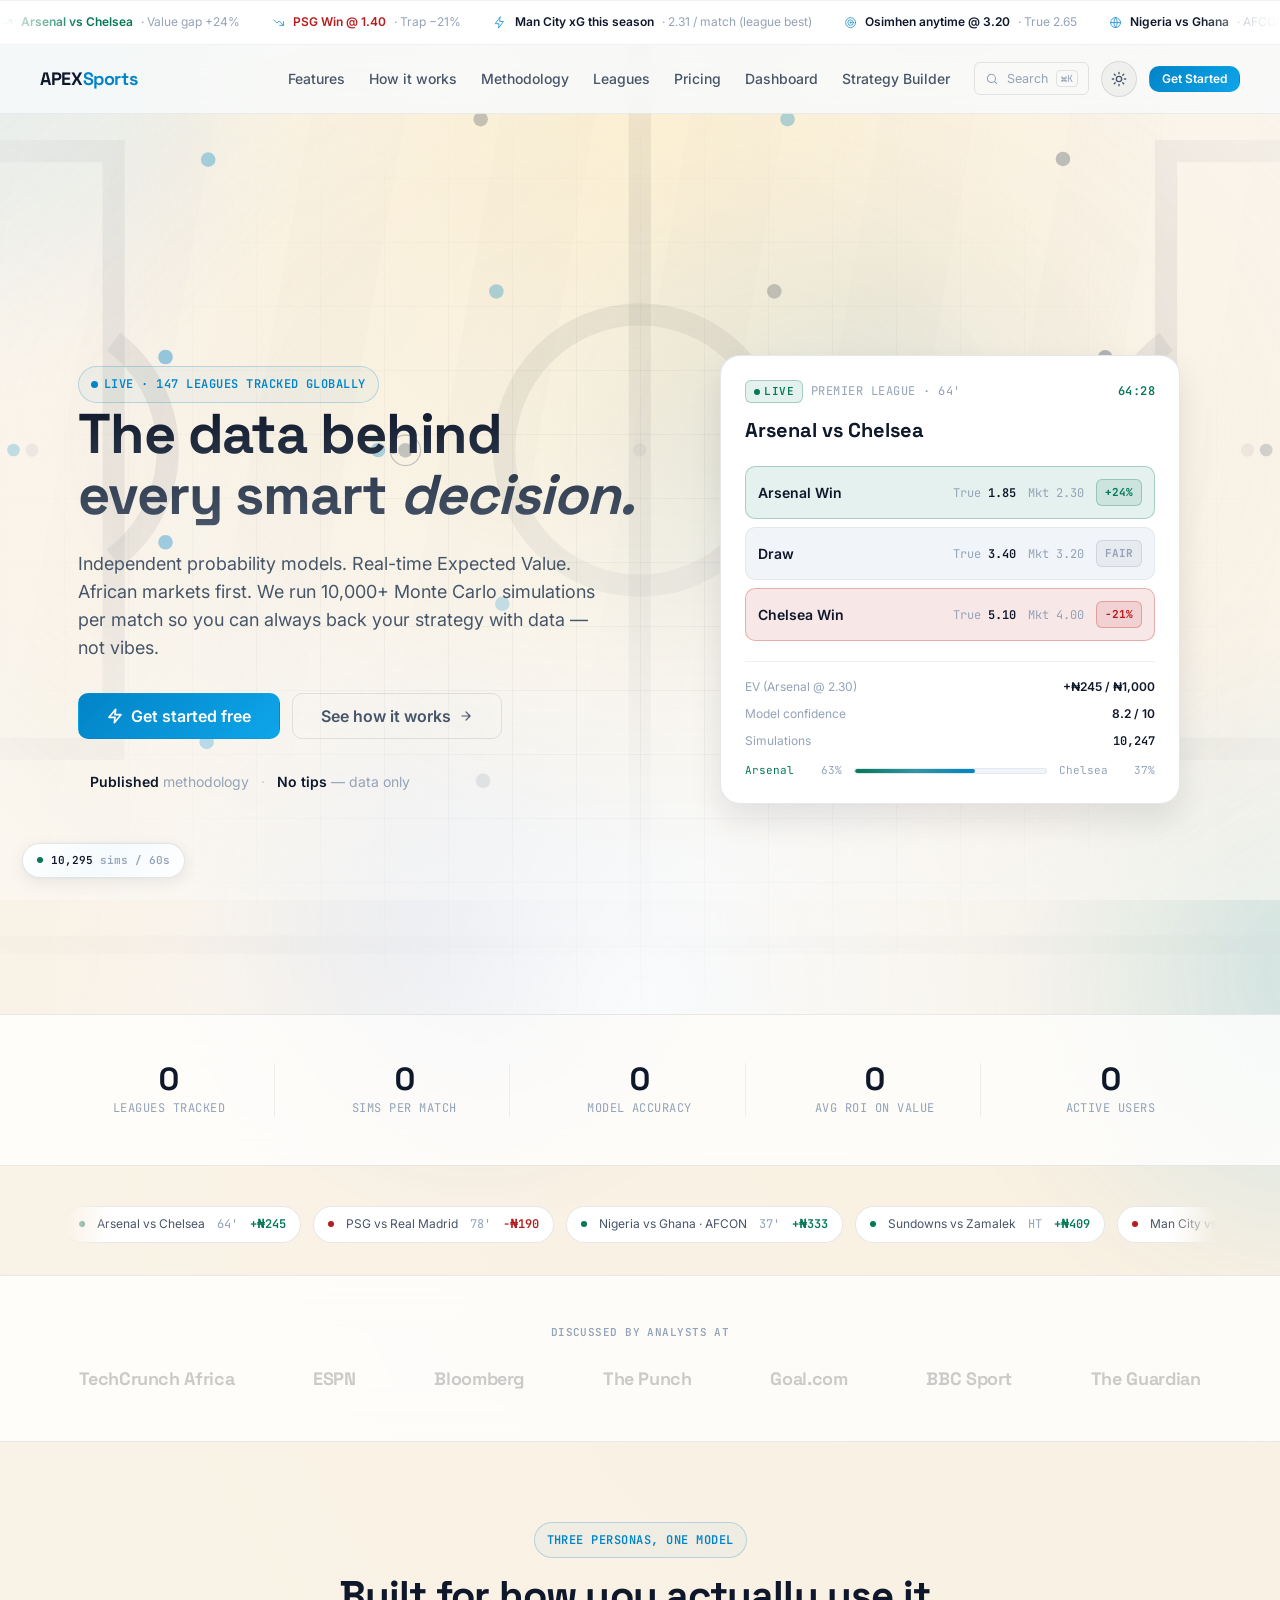
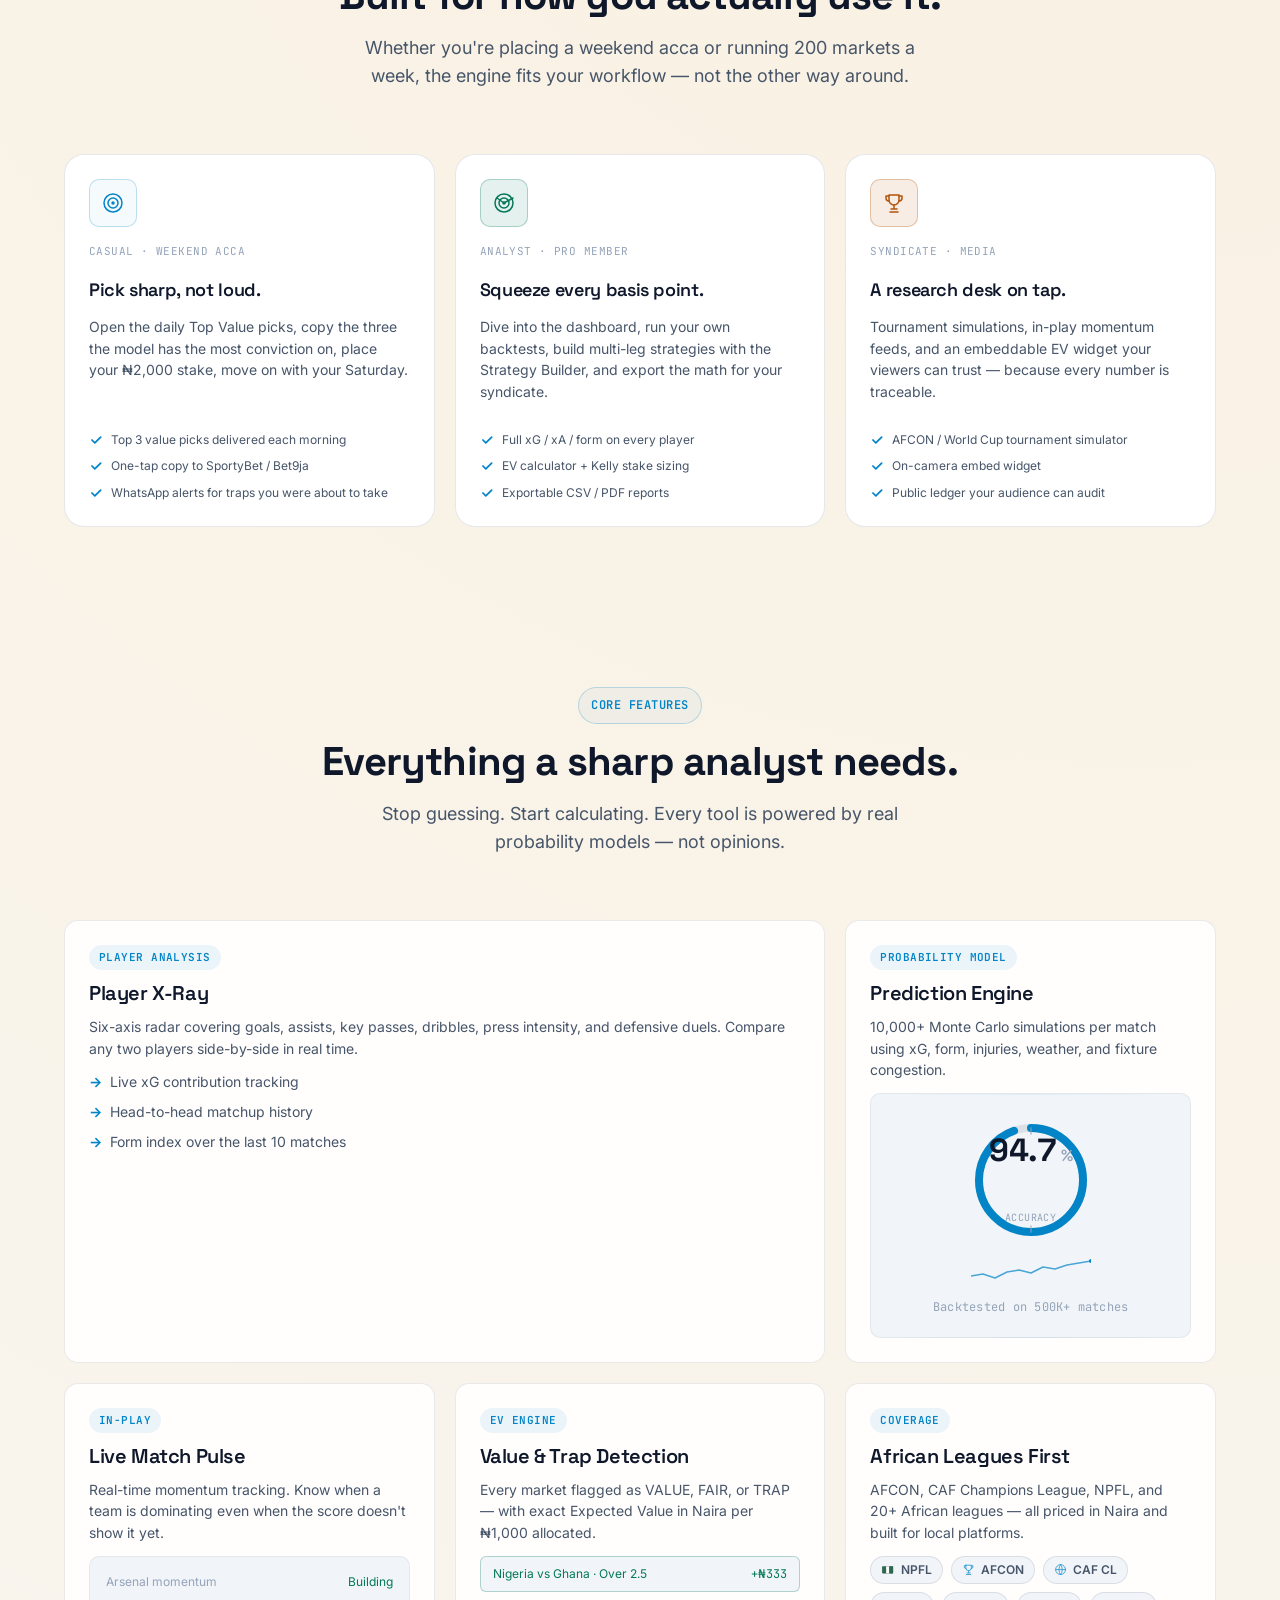
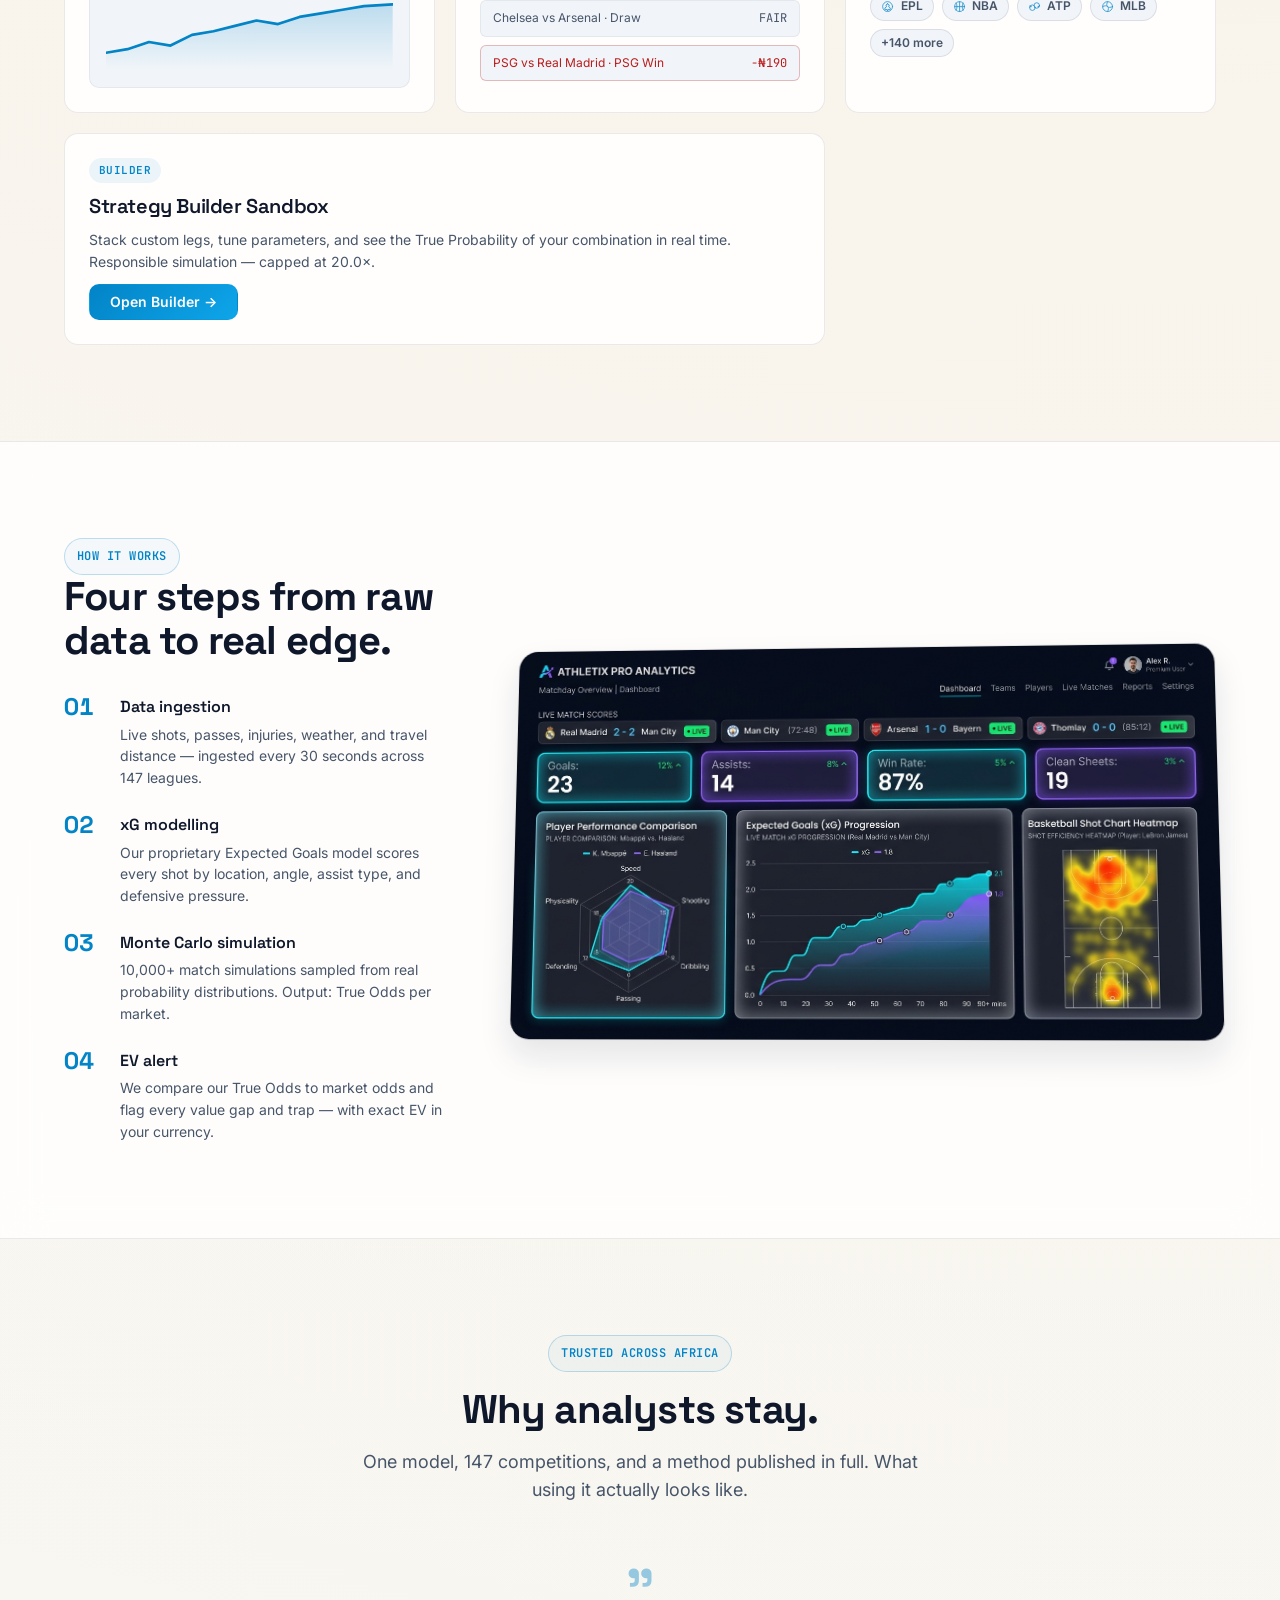
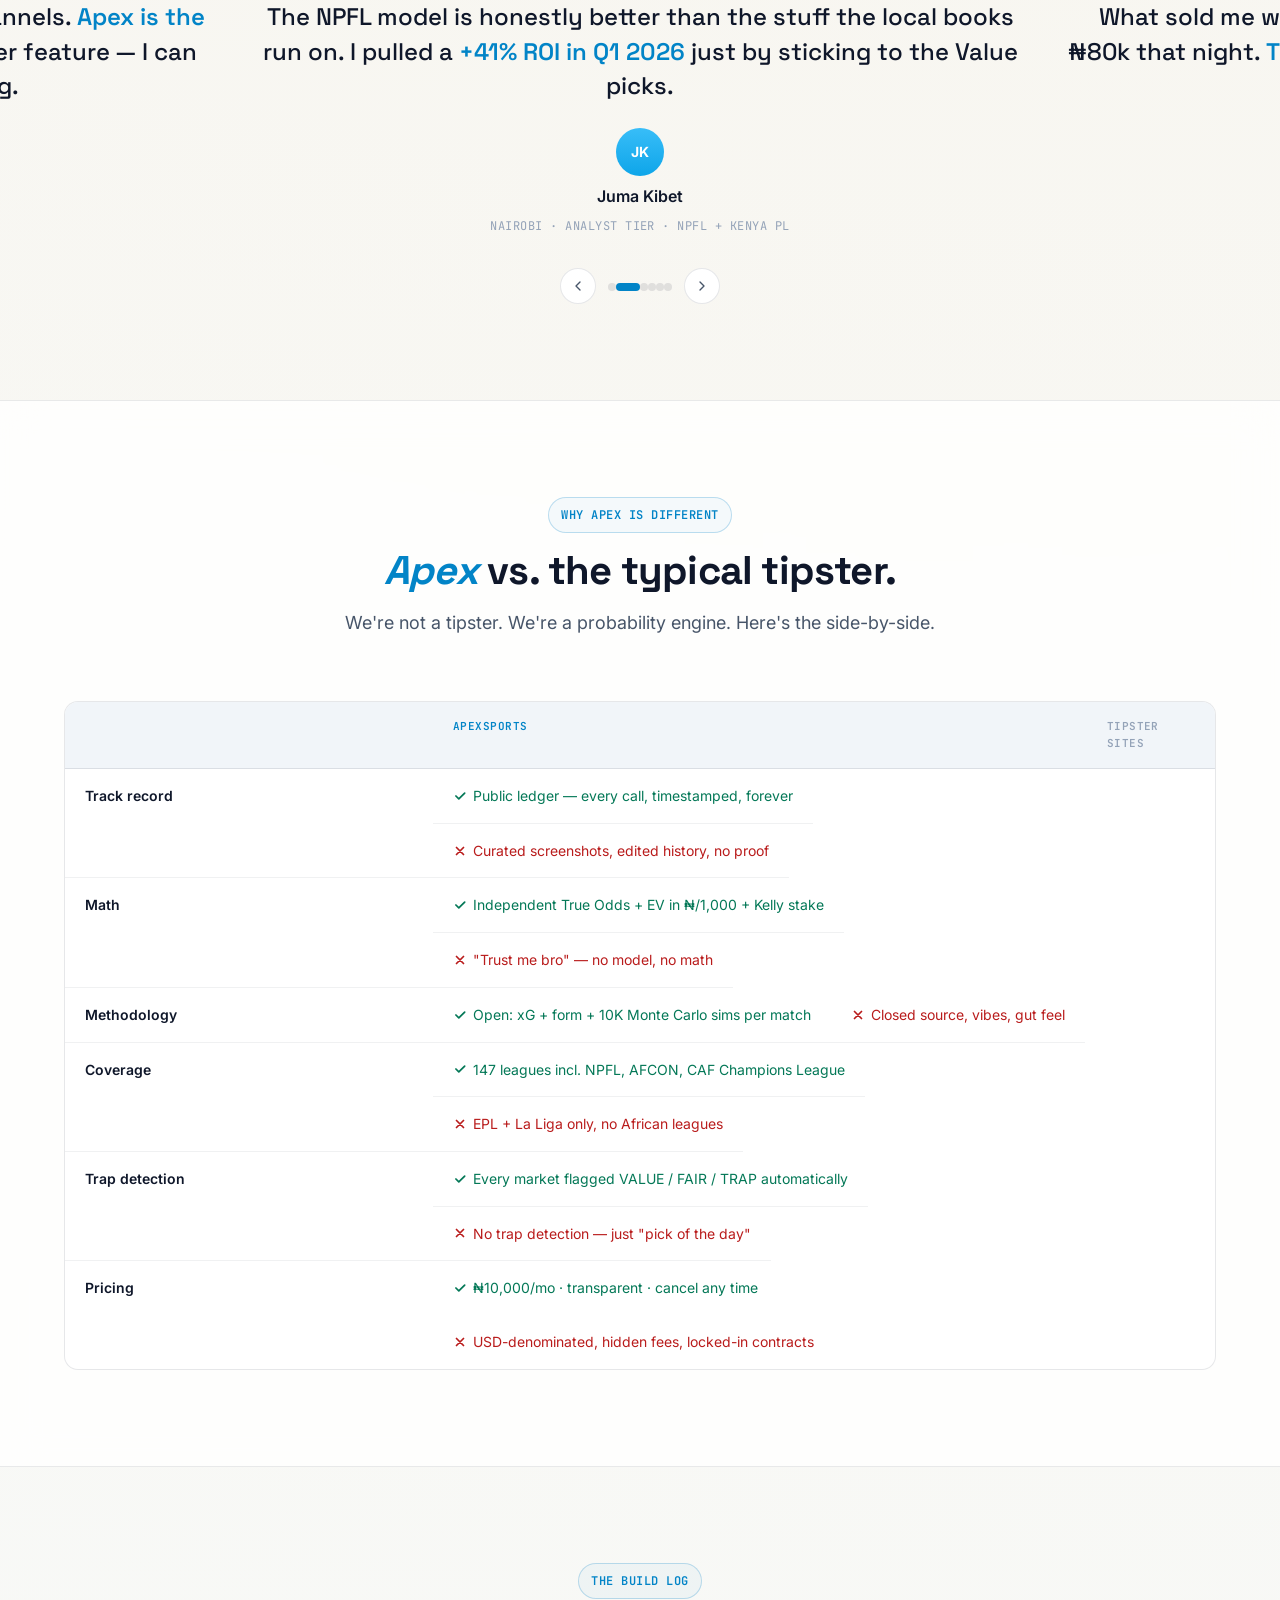
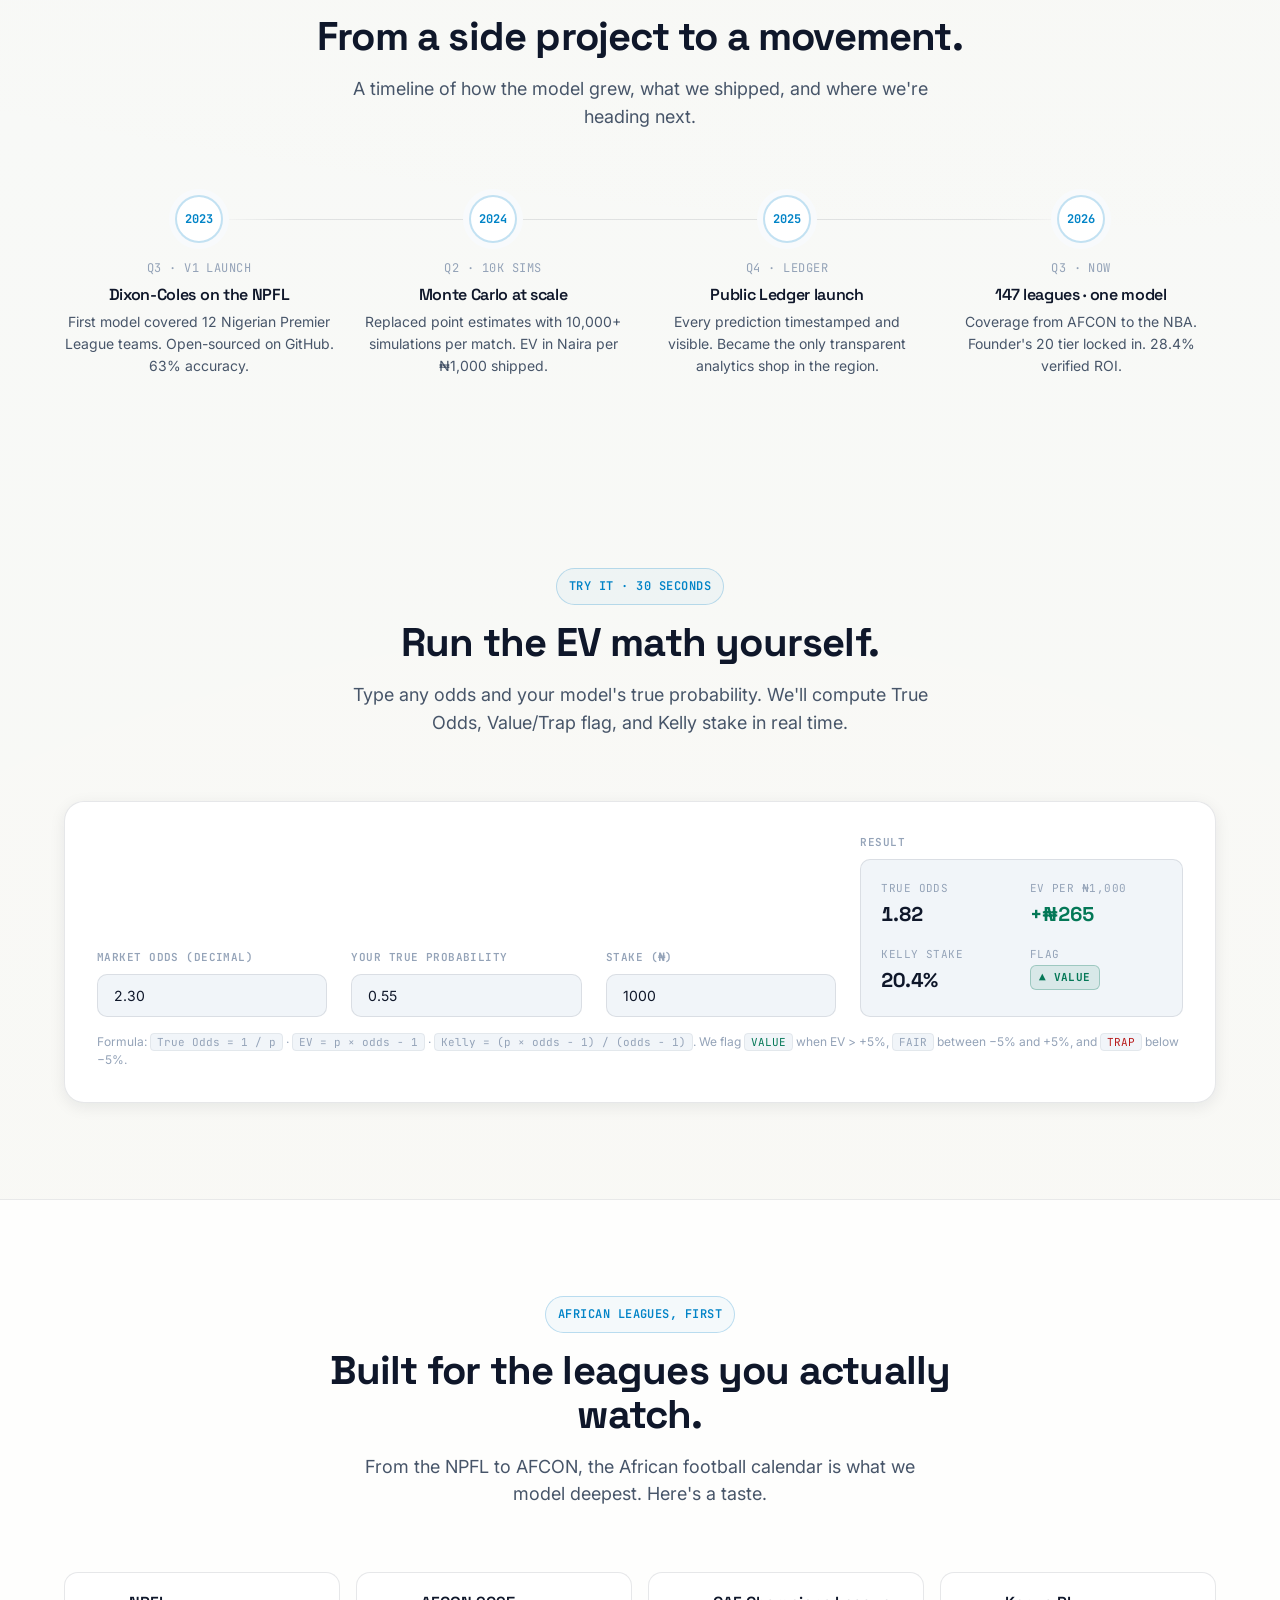
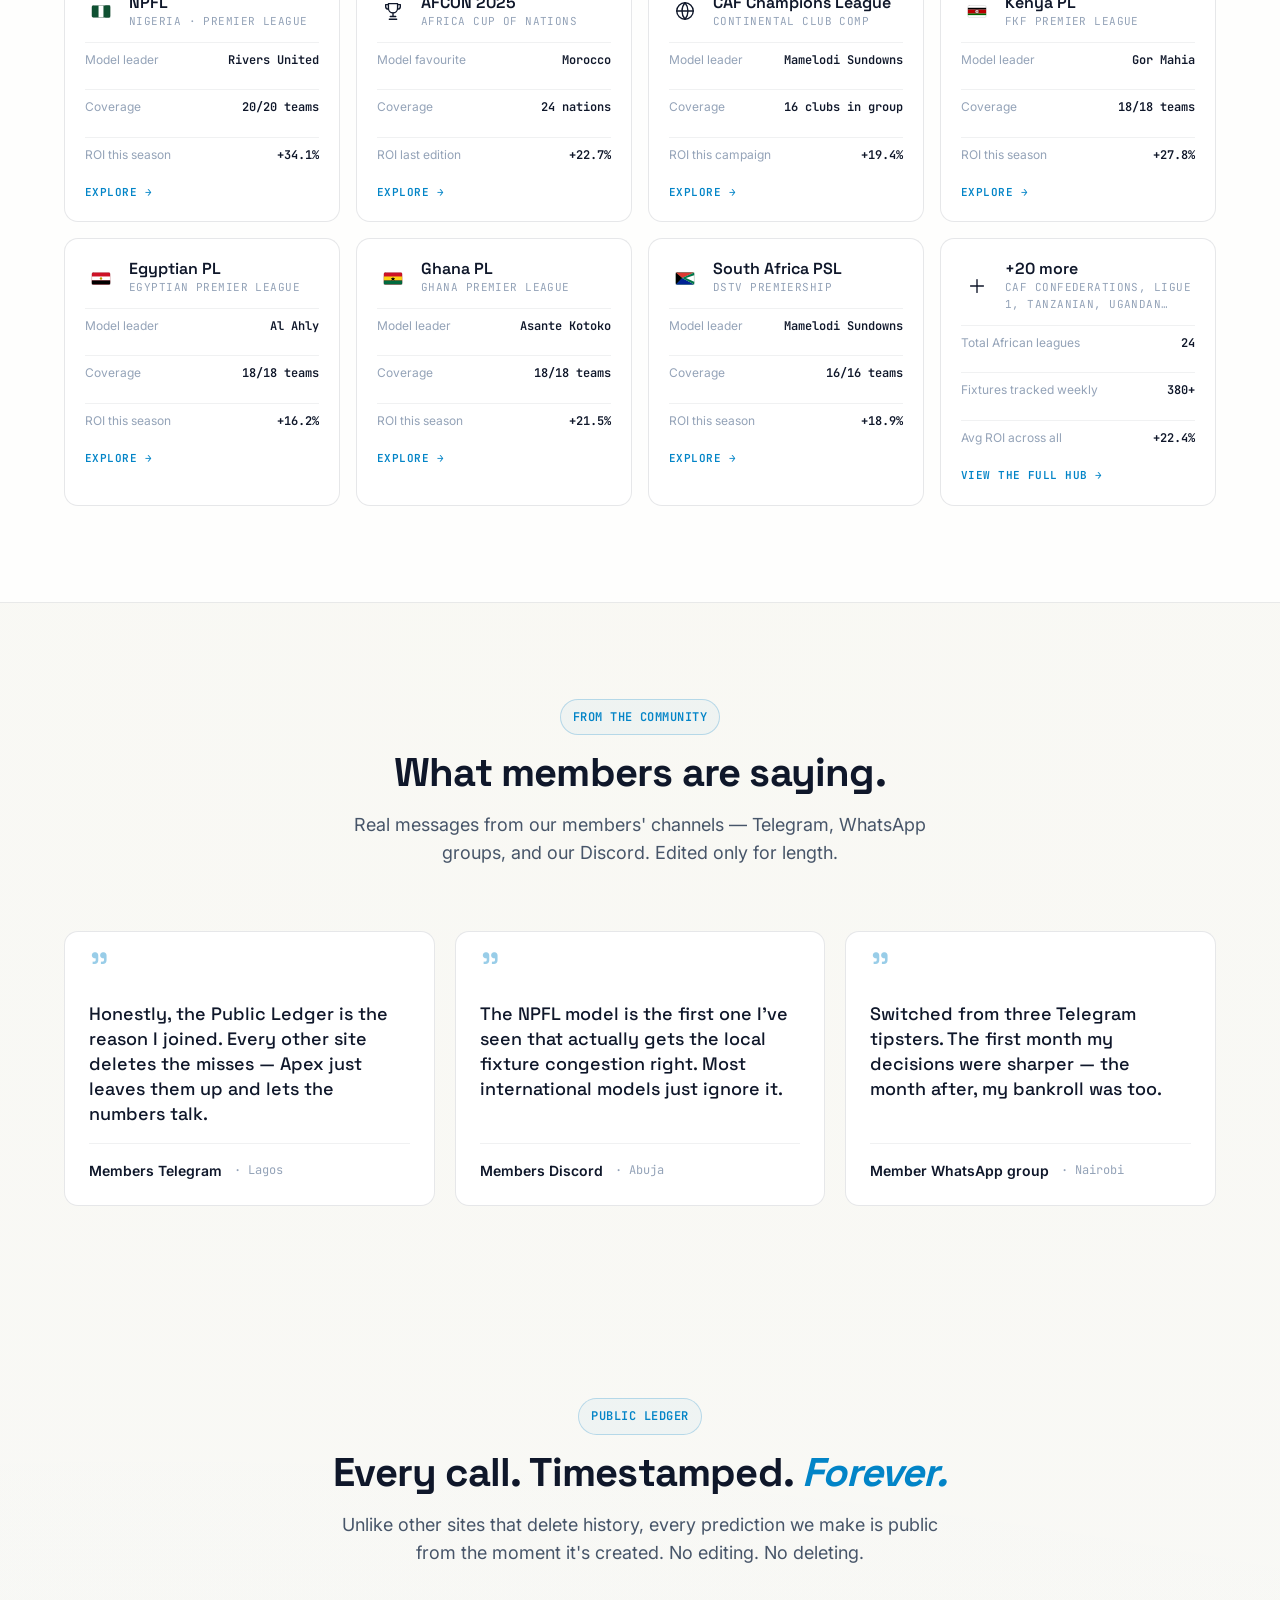
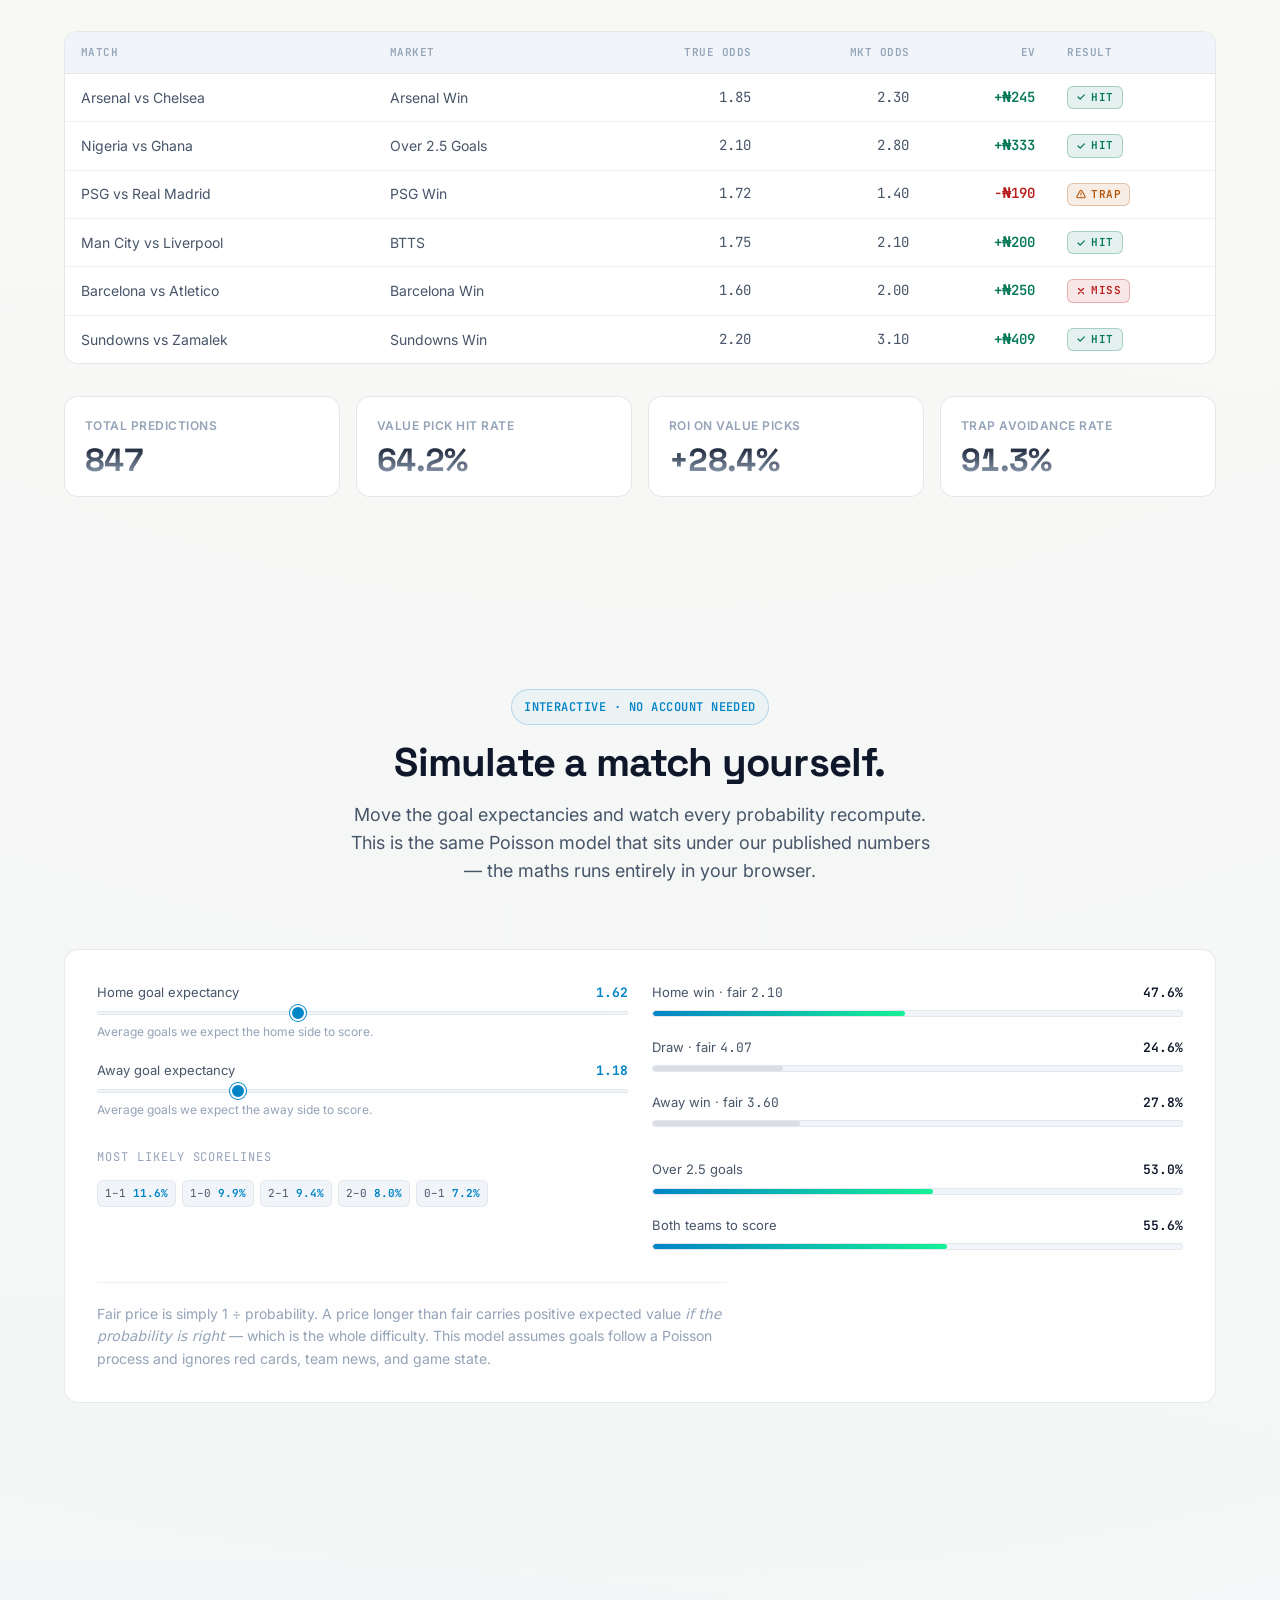
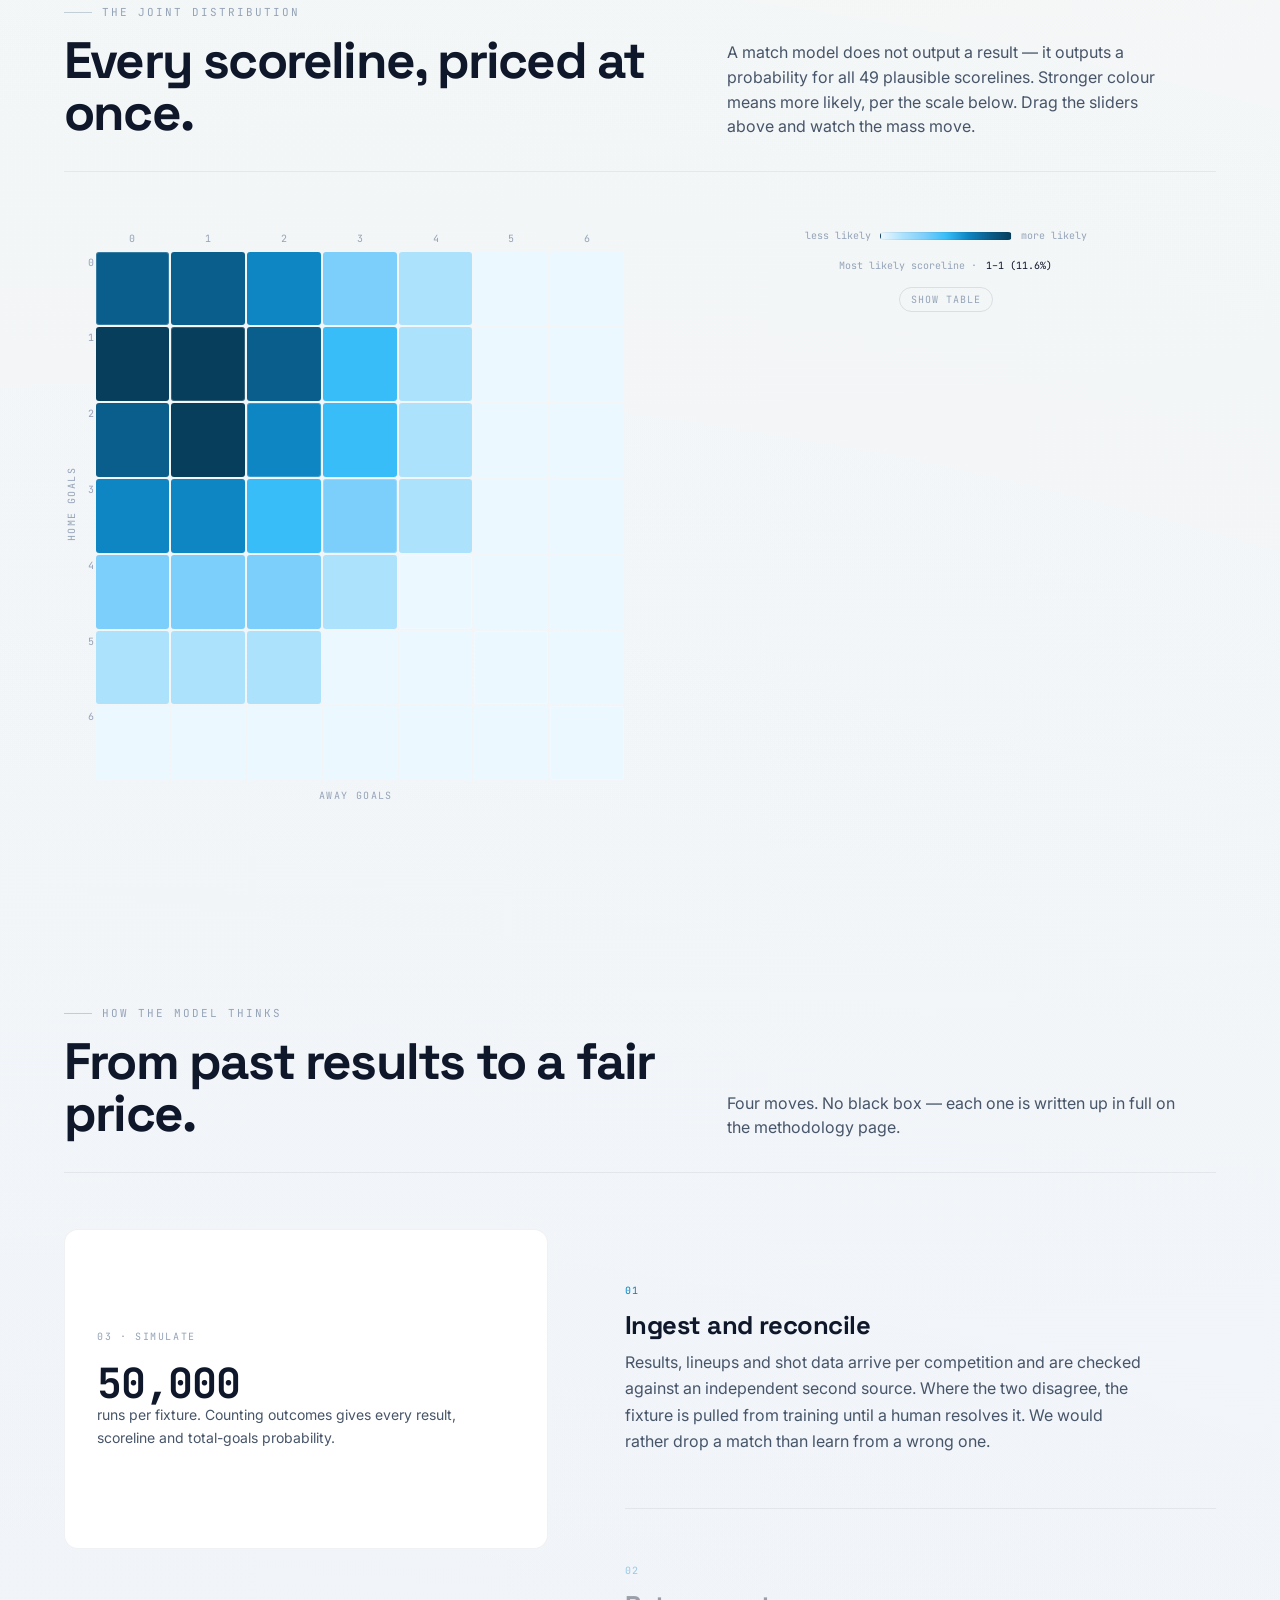
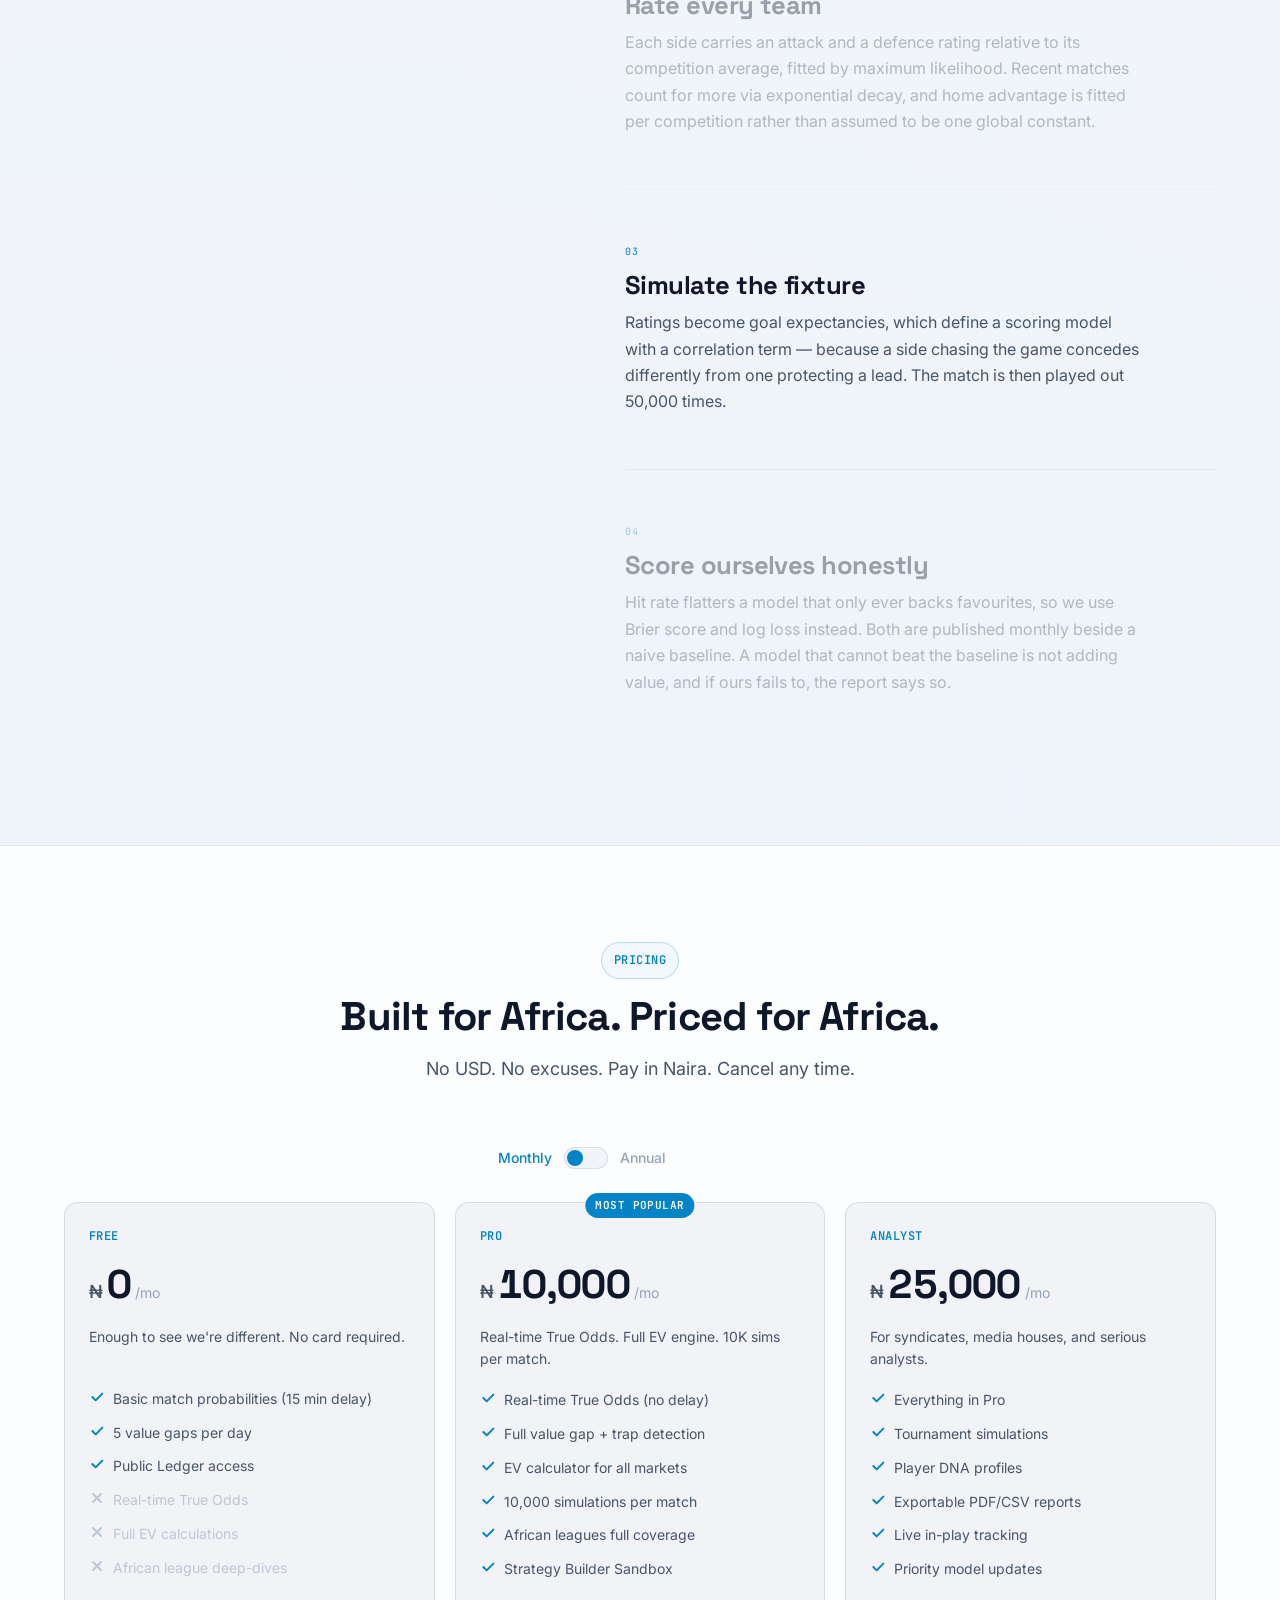
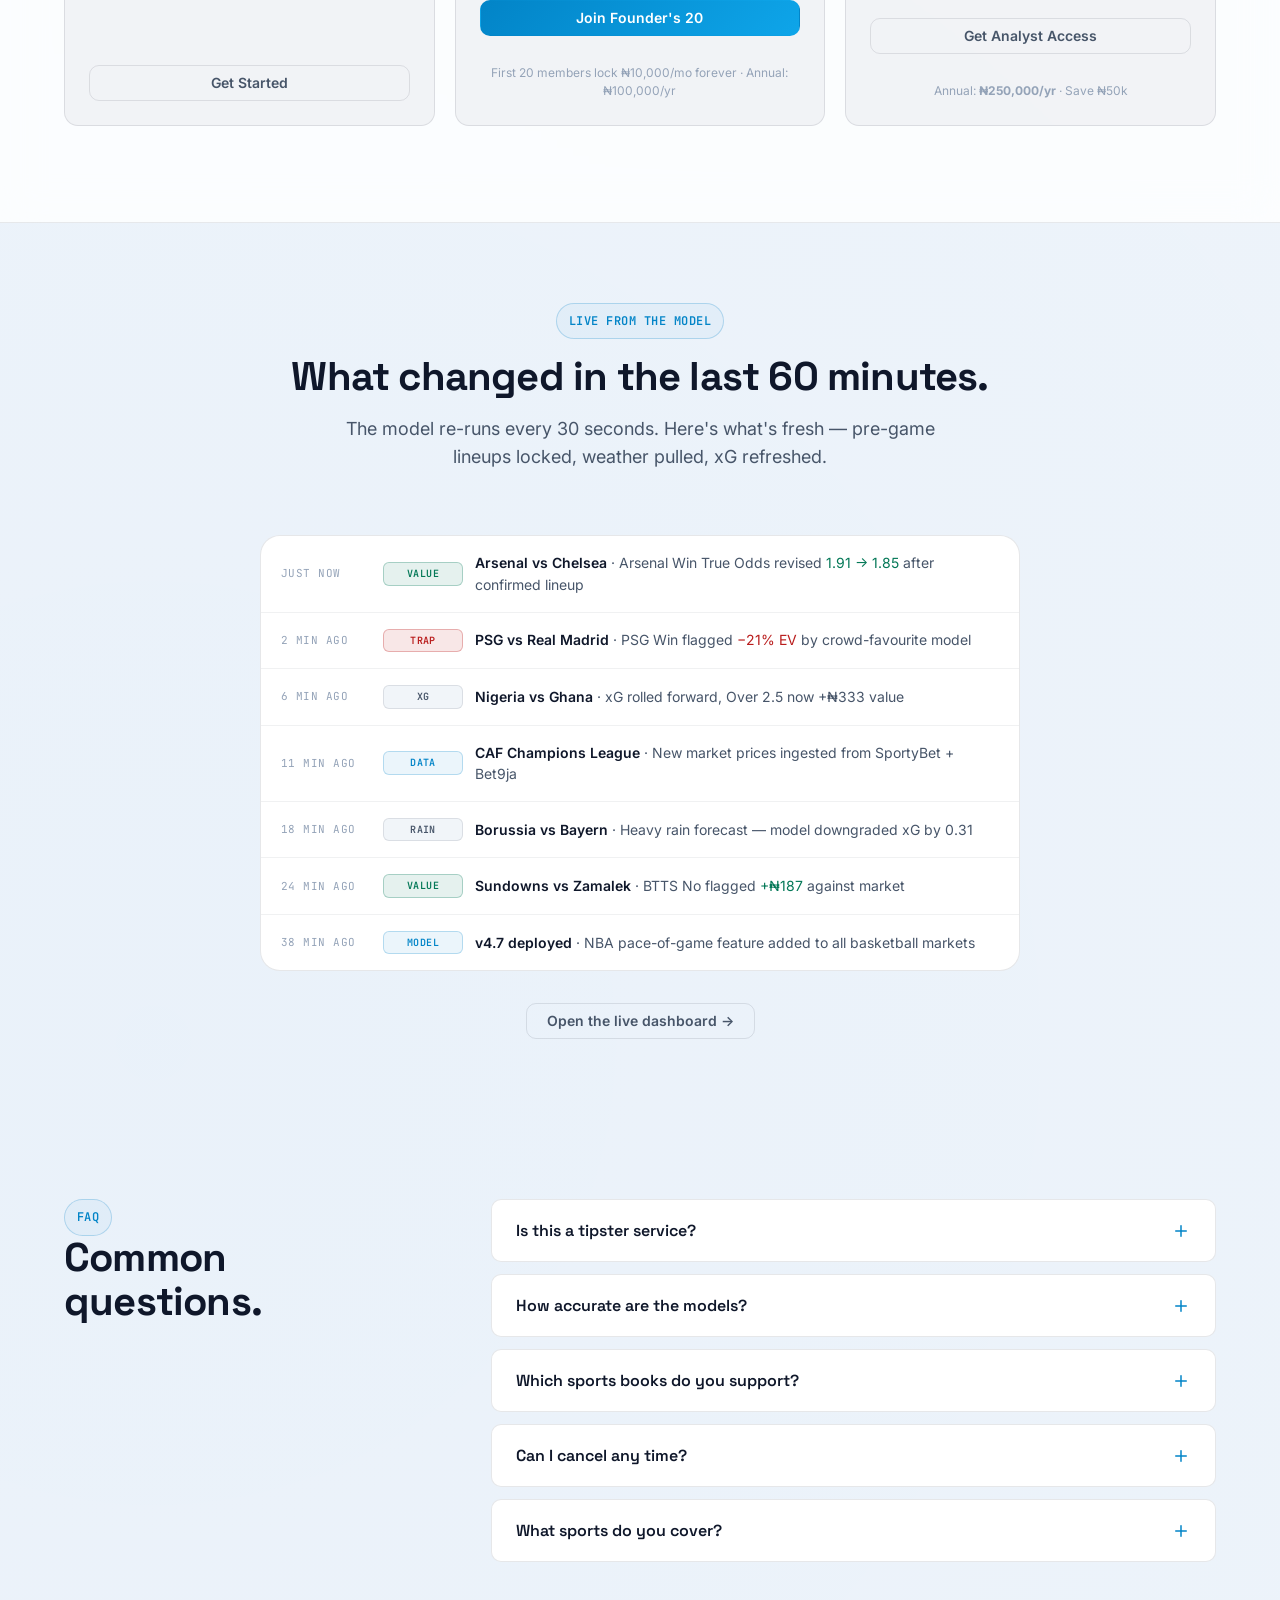
==== commit d7596139: "Publish current Apex site changes" ====
--- a/index.html
+++ b/index.html
@@ -81,62 +81,6 @@
      Three flex rows (top / centre / bottom) so nothing is free-floating
      and elements cannot overlap at any viewport size. Background layers
      and the progress bar are the only absolutely positioned pieces. -->
-<!-- Preloader v2 — "Ignition".
-     Three flex rows (top / centre / bottom) so nothing is free-floating
-     and elements cannot overlap at any viewport size. Background layers
-     and the progress bar are the only absolutely positioned pieces. -->
-<!-- Preloader v2 — "Ignition".
-     Three flex rows (top / centre / bottom) so nothing is free-floating
-     and elements cannot overlap at any viewport size. Background layers
-     and the progress bar are the only absolutely positioned pieces. -->
-<!-- Preloader v2 — "Ignition".
-     Three flex rows (top / centre / bottom) so nothing is free-floating
-     and elements cannot overlap at any viewport size. Background layers
-     and the progress bar are the only absolutely positioned pieces. -->
-<!-- Preloader v2 — "Ignition".
-     Three flex rows (top / centre / bottom) so nothing is free-floating
-     and elements cannot overlap at any viewport size. Background layers
-     and the progress bar are the only absolutely positioned pieces. -->
-<!-- Preloader v2 — "Ignition".
-     Three flex rows (top / centre / bottom) so nothing is free-floating
-     and elements cannot overlap at any viewport size. Background layers
-     and the progress bar are the only absolutely positioned pieces. -->
-<!-- Preloader v2 — "Ignition".
-     Three flex rows (top / centre / bottom) so nothing is free-floating
-     and elements cannot overlap at any viewport size. Background layers
-     and the progress bar are the only absolutely positioned pieces. -->
-<!-- Preloader v2 — "Ignition".
-     Three flex rows (top / centre / bottom) so nothing is free-floating
-     and elements cannot overlap at any viewport size. Background layers
-     and the progress bar are the only absolutely positioned pieces. -->
-<!-- Preloader v2 — "Ignition".
-     Three flex rows (top / centre / bottom) so nothing is free-floating
-     and elements cannot overlap at any viewport size. Background layers
-     and the progress bar are the only absolutely positioned pieces. -->
-<!-- Preloader v2 — "Ignition".
-     Three flex rows (top / centre / bottom) so nothing is free-floating
-     and elements cannot overlap at any viewport size. Background layers
-     and the progress bar are the only absolutely positioned pieces. -->
-<!-- Preloader v2 — "Ignition".
-     Three flex rows (top / centre / bottom) so nothing is free-floating
-     and elements cannot overlap at any viewport size. Background layers
-     and the progress bar are the only absolutely positioned pieces. -->
-<!-- Preloader v2 — "Ignition".
-     Three flex rows (top / centre / bottom) so nothing is free-floating
-     and elements cannot overlap at any viewport size. Background layers
-     and the progress bar are the only absolutely positioned pieces. -->
-<!-- Preloader v2 — "Ignition".
-     Three flex rows (top / centre / bottom) so nothing is free-floating
-     and elements cannot overlap at any viewport size. Background layers
-     and the progress bar are the only absolutely positioned pieces. -->
-<!-- Preloader v2 — "Ignition".
-     Three flex rows (top / centre / bottom) so nothing is free-floating
-     and elements cannot overlap at any viewport size. Background layers
-     and the progress bar are the only absolutely positioned pieces. -->
-<!-- Preloader v2 — "Ignition".
-     Three flex rows (top / centre / bottom) so nothing is free-floating
-     and elements cannot overlap at any viewport size. Background layers
-     and the progress bar are the only absolutely positioned pieces. -->
 <div class="pl" id="preloader" role="status" aria-live="polite" aria-label="Loading">
 
   <div class="pl__fx" aria-hidden="true">
@@ -1536,9 +1480,6 @@
       <div>
         <h6 class="footer__col-title">Company</h6>
         <div class="footer__links">
-          <a href="terms.html">Terms</a>
-          <a href="privacy.html">Privacy</a>
-          <a href="responsible-play.html">Responsible play</a>
           <a href="team.html">Team</a>
           <a href="#">Blog</a>
           <a href="#">Careers</a>
@@ -1558,11 +1499,11 @@
     <div class="footer__bottom">
       <span>© 2026 ApexSports Analytics. All rights reserved.</span>
       <span class="footer__legal">
-        <a href="#">Terms</a>
+        <a href="terms.html">Terms</a>
         <span aria-hidden="true">·</span>
-        <a href="#">Privacy</a>
+        <a href="privacy.html">Privacy</a>
         <span aria-hidden="true">·</span>
-        <a href="#">Responsible gambling</a>
+        <a href="responsible-play.html">Responsible play</a>
       </span>
       <span>Not a sports book. We sell data, not forecasts. 18+ · Play responsibly.</span>
     </div>
--- a/apex-modern.css
+++ b/apex-modern.css
@@ -583,52 +583,71 @@
 }
 
 /* Field colours per theme. Light stays deliberately restrained — the
-   same alphas that look alive on near-black turn to haze on cream. */
+   same alphas that look alive on near-black turn to haze on cream.
+
+   The aurora and both kits stay inside the brand's cool range. They
+   used to run purple / green / magenta, which read as a completely
+   different design system glowing behind a cyan-and-slate product —
+   the single loudest reason the field felt bolted on rather than
+   built in. Depth now comes from value (deep blue → bright cyan)
+   instead of from hue, and the two kits are brand cyan against
+   neutral slate the way a real home/away pairing works. */
 :root {
-  --fx-1: #9945FF;
+  --fx-1: #0369A1;
   --fx-2: #38BDF8;
-  --fx-3: #14F195;
-  --fx-4: #F0349B;
-  --fx-a: .55;
+  --fx-3: #0EA5E9;
+  --fx-4: #1E40AF;
+  --fx-a: .46;
   --fx-net: .55;
   --fx-bit: rgba(160,215,255,.34);
-  --fx-line: rgba(255,255,255,.16);
+  --fx-line: rgba(255,255,255,.11);
   --fx-mow: rgba(255,255,255,.022);
   --fx-home: #38BDF8;
-  --fx-away: #F0349B;
+  --fx-away: #94A3B8;
   --fx-ball: #FFFFFF;
   --fx-trail: rgba(255,255,255,.5);
-  --fx-veil: radial-gradient(ellipse 86% 76% at 50% 50%, transparent 42%, rgba(6,8,15,.42) 100%);
+  /* Three stops so the field settles back into --bg-base at the frame
+     edge instead of stopping on a ring. */
+  --fx-veil: radial-gradient(ellipse 90% 82% at 50% 48%,
+              transparent 28%,
+              rgba(6,8,15,.34) 62%,
+              rgba(6,8,15,.76) 100%);
 }
 :root[data-theme="light"] {
-  --fx-1: #7C3AED;
-  --fx-2: #0284C7;
-  --fx-3: #0D9488;
-  --fx-4: #DB2777;
-  --fx-a: .34;
+  --fx-1: #0284C7;
+  --fx-2: #0EA5E9;
+  --fx-3: #0369A1;
+  --fx-4: #1D4ED8;
+  --fx-a: .30;
   /* Light mode needs far more weight than dark: the same alphas that
      read clearly on near-black wash out completely on cream. Match marks
      are near-opaque and use fully saturated kit colours. */
   --fx-net: .92;
   --fx-bit: rgba(30,64,120,.34);
-  --fx-line: rgba(15,23,42,.26);
+  --fx-line: rgba(15,23,42,.19);
   --fx-mow: rgba(15,23,42,.030);
-  --fx-home: #1D4ED8;
-  --fx-away: #BE123C;
+  --fx-home: #0284C7;
+  --fx-away: #475569;
   --fx-ball: #0B1120;
   --fx-trail: rgba(15,23,42,.62);
-  --fx-veil: radial-gradient(ellipse 86% 76% at 50% 50%, rgba(255,255,255,.04) 50%, rgba(255,255,255,.30) 100%);
+  --fx-veil: radial-gradient(ellipse 90% 82% at 50% 48%,
+              rgba(255,255,255,.03) 30%,
+              rgba(255,255,255,.36) 64%,
+              rgba(255,255,255,.80) 100%);
 }
 @media (prefers-color-scheme: light) {
   :root:not([data-theme]) {
-    --fx-1: #7C3AED; --fx-2: #0284C7; --fx-3: #0D9488; --fx-a: .34;
-    --fx-line: rgba(15,23,42,.13);
-  --fx-mow: rgba(15,23,42,.022);
-  --fx-home: #0369A1;
-  --fx-away: #BE185D;
-  --fx-ball: #0F172A;
-  --fx-trail: rgba(15,23,42,.45);
-    --fx-veil: radial-gradient(ellipse 86% 76% at 50% 50%, rgba(255,255,255,.04) 50%, rgba(255,255,255,.30) 100%);
+    --fx-1: #0284C7; --fx-2: #0EA5E9; --fx-3: #0369A1; --fx-4: #1D4ED8; --fx-a: .30;
+    --fx-line: rgba(15,23,42,.12);
+    --fx-mow: rgba(15,23,42,.022);
+    --fx-home: #0369A1;
+    --fx-away: #475569;
+    --fx-ball: #0F172A;
+    --fx-trail: rgba(15,23,42,.45);
+    --fx-veil: radial-gradient(ellipse 90% 82% at 50% 48%,
+                rgba(255,255,255,.03) 30%,
+                rgba(255,255,255,.36) 64%,
+                rgba(255,255,255,.80) 100%);
   }
 }
 
@@ -642,7 +661,7 @@
    handed it an animation under reduced motion. */
 .site-fx__blob--4 {
   width: 44vmax; height: 44vmax; bottom: -18%; left: 22%;
-  background: radial-gradient(circle, var(--fx-4, #F0349B) 0%, transparent 64%);
+  background: radial-gradient(circle, var(--fx-4, #1E40AF) 0%, transparent 64%);
   animation: fxDrift4 22s ease-in-out infinite alternate;
 }
 @keyframes fxDrift4 {
@@ -670,19 +689,45 @@
   z-index: 0;
   pointer-events: none;
   opacity: 1;
-  transition: opacity 400ms var(--m-ease);
-}
-/* Held during the swap so the old surface is gone before the new
-   one is painted — otherwise markings from two sports overlap. */
-.sport-fx.is-swapping { opacity: 0; }
+  transition: opacity 400ms var(--m-ease), filter 400ms var(--m-ease);
+}
+/* Damped during the swap so the outgoing markings are unreadable before
+   the new ones are painted. This used to go to opacity 0, which removed
+   the field entirely for 420ms — a blank frame mid-scroll that announced
+   the background as a separate thing switching itself off. Dipping to a
+   blurred trace instead keeps the surface continuously present, so the
+   change reads as one court dissolving into the next. */
+.sport-fx.is-swapping { opacity: .12; filter: blur(6px); }
 
 .sport-fx__marks {
   position: absolute;
   inset: -6%;
   width: 112%; height: 112%;
   color: var(--fx-line);
-  mask-image: radial-gradient(ellipse 82% 76% at 50% 46%, #000 14%, transparent 82%);
-  -webkit-mask-image: radial-gradient(ellipse 82% 76% at 50% 46%, #000 14%, transparent 82%);
+  /* A long multi-stop falloff rather than one linear ramp: the old mask
+     held full strength to 14% then fell off in a single step, so the
+     markings ended on a perceptible ellipse edge and read as a diagram
+     laid over the page. Dissolving them across four stops removes that
+     boundary entirely.
+
+     The sub-pixel blur is the other half of it. Crisp 1.5px vector lines
+     sit in the same focal plane as the text and compete with it; softening
+     them slightly pushes the court behind the content the way depth of
+     field does, which is what makes the two read as one image. */
+  --fx-fade: radial-gradient(ellipse 90% 84% at 50% 46%,
+              #000 0%,
+              rgba(0,0,0,.92) 28%,
+              rgba(0,0,0,.58) 50%,
+              rgba(0,0,0,.24) 68%,
+              transparent 88%);
+  mask-image: var(--fx-fade);
+  -webkit-mask-image: var(--fx-fade);
+  filter: blur(.7px);
+}
+/* Motion off means the field is static texture, so it can sit fractionally
+   sharper without pulling focus. */
+@media (prefers-reduced-motion: reduce) {
+  .sport-fx__marks { filter: blur(.4px); }
 }
 .sport-fx__marks svg { width: 100%; height: 100%; display: block; }
 
@@ -717,3 +762,123 @@
 }
 .sport-fx__veil { position: absolute; inset: 0; background: var(--fx-veil); }
 @media (prefers-reduced-motion: reduce) { .sport-fx__mow { animation: none; } }
+
+
+/* ============================================================
+   FIELD ↔ CONTENT COHESION
+
+   The field is a fixed living surface at z-index 0 and the page
+   sits above it. Sections that painted a fully opaque background
+   erased it completely, so scrolling alternated between "match
+   surface" and "flat dark slab" — the field and the content read
+   as two unrelated designs stacked on each other.
+
+   Everything below makes them one thing: panels become translucent
+   planes resting ON the field, so the field stays continuously
+   present underneath instead of switching on and off. Uniform
+   treatment across every band is what does the work — the old mix
+   of bordered/borderless and opaque/transparent bands was the tell.
+   ============================================================ */
+
+:root {
+  /* Translucent counterparts to --bg-surface / --bg-elevated.
+     Alpha is tuned so body copy stays comfortable over moving
+     players while the turf still reads as texture underneath. */
+  --glass-band:  rgba(12, 16, 24, 0.72);
+  --glass-card:  rgba(17, 22, 31, 0.84);
+  --glass-inset: rgba(8, 11, 18, 0.80);
+  --glass-blur:  20px;
+  --glass-edge:  rgba(255, 255, 255, 0.07);
+}
+:root[data-theme="light"] {
+  /* Light needs more cover: --fx-net is .92 here and the markings
+     are near-opaque, so dark-mode alphas would shred legibility. */
+  --glass-band:  rgba(255, 255, 255, 0.80);
+  --glass-card:  rgba(255, 255, 255, 0.89);
+  --glass-inset: rgba(241, 245, 249, 0.86);
+  --glass-edge:  rgba(15, 23, 42, 0.09);
+}
+@media (prefers-color-scheme: light) {
+  :root:not([data-theme]) {
+    --glass-band:  rgba(255, 255, 255, 0.80);
+    --glass-card:  rgba(255, 255, 255, 0.89);
+    --glass-inset: rgba(241, 245, 249, 0.86);
+    --glass-edge:  rgba(15, 23, 42, 0.09);
+  }
+}
+
+/* ---- Full-width bands: frosted planes, not opaque slabs ----
+   The blur matters as much as the alpha: it turns moving players
+   into a soft wash, which is what keeps text over a live sim calm.
+   Every band gets the same hairline top and bottom so the page has
+   one repeating rhythm rather than arbitrary section edges. */
+.stats-strip,
+.press-strip,
+.showcase,
+.compare,
+.league-hub-section,
+.pricing {
+  background: var(--glass-band);
+  border-block: 1px solid var(--glass-edge);
+  -webkit-backdrop-filter: blur(var(--glass-blur)) saturate(118%);
+  backdrop-filter: blur(var(--glass-blur)) saturate(118%);
+}
+
+/* Where backdrop-filter is unavailable, fall back to the original
+   opaque surfaces — a half-transparent band with no blur would put
+   sharp moving figures directly behind running text. */
+@supports not ((backdrop-filter: blur(1px)) or (-webkit-backdrop-filter: blur(1px))) {
+  .stats-strip,
+  .press-strip,
+  .showcase,
+  .compare,
+  .league-hub-section,
+  .pricing { background: var(--bg-surface); }
+  .card { background: var(--bg-elevated); }
+  .card--inset { background: var(--bg-inset); }
+}
+
+/* ---- Cards: glass resting on the field ----
+   Deliberately no backdrop-filter here. Cards are numerous and a
+   band already resolved the backdrop beneath most of them; one blur
+   layer per stacking context keeps this cheap on long scrolls. */
+.card {
+  background: var(--glass-card);
+  border-color: var(--glass-edge);
+}
+.card--inset { background: var(--glass-inset); }
+
+/* A card sitting inside a frosted band is looking through two tints.
+   Drop it to a plain wash so it reads as a raised plane on the band
+   rather than a second, murkier pane of glass. */
+.stats-strip .card,
+.press-strip .card,
+.showcase .card,
+.compare .card,
+.league-hub-section .card,
+.pricing .card {
+  background: var(--neutral-soft);
+  border-color: var(--border-default);
+}
+
+/* ---- Field steadiness ----
+   The field used to be loud in the gaps between bands and absent
+   underneath them. Damping its peak keeps one even presence across
+   the whole scroll, which is what stops the eye reading two layers.
+
+   Carried on a custom property rather than theme-scoped `.sport-fx`
+   rules, so `.sport-fx.is-swapping` still out-specifies the resting
+   opacity in every theme — scoping it as `:root[data-theme] .sport-fx`
+   would quietly beat the swap dip in light mode. */
+.sport-fx { opacity: var(--fx-surface-a, .78); }
+:root[data-theme="light"] { --fx-surface-a: .62; }
+@media (prefers-color-scheme: light) {
+  :root:not([data-theme]) { --fx-surface-a: .62; }
+}
+
+/* Reduced motion already stops the sim; without movement the field
+   is pure texture, so panels can let more of it through. */
+@media (prefers-reduced-motion: reduce) {
+  :root { --glass-band: rgba(12, 16, 24, 0.62); }
+  :root[data-theme="light"] { --glass-band: rgba(255, 255, 255, 0.72); }
+}
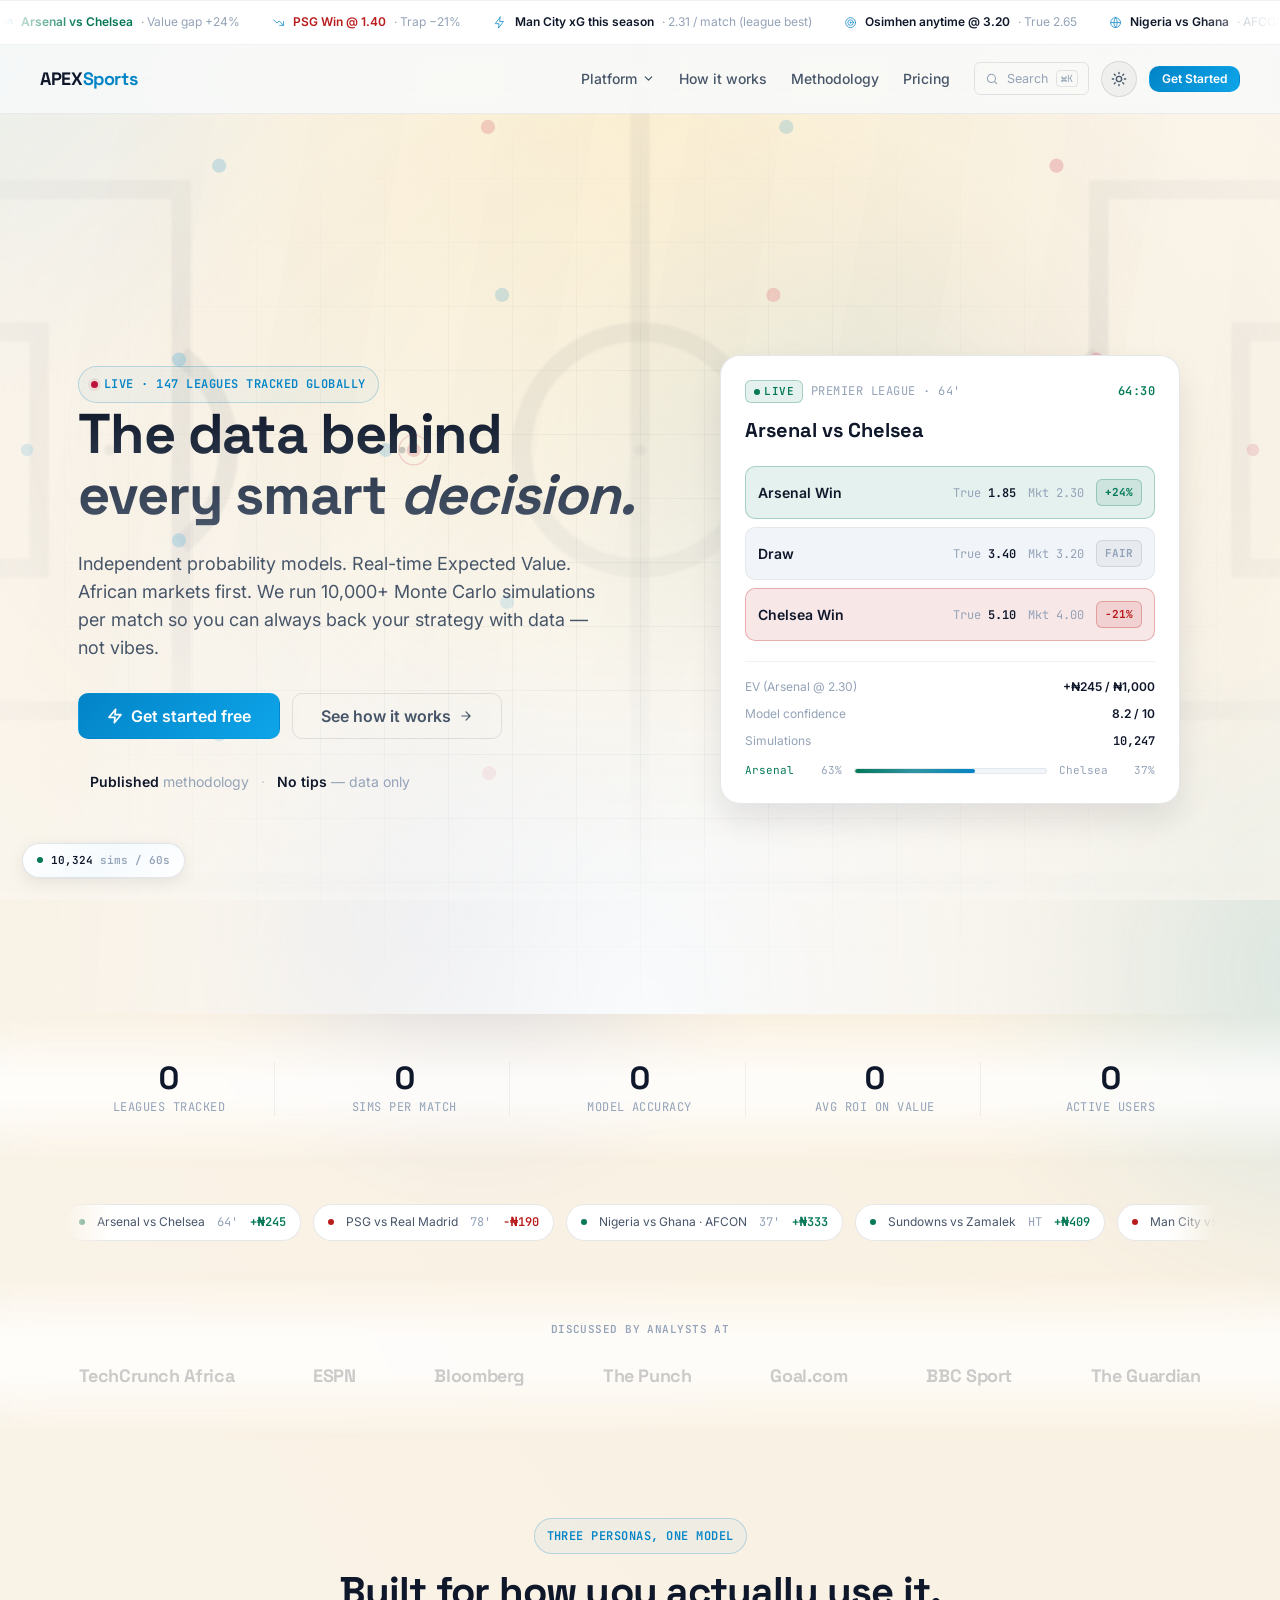
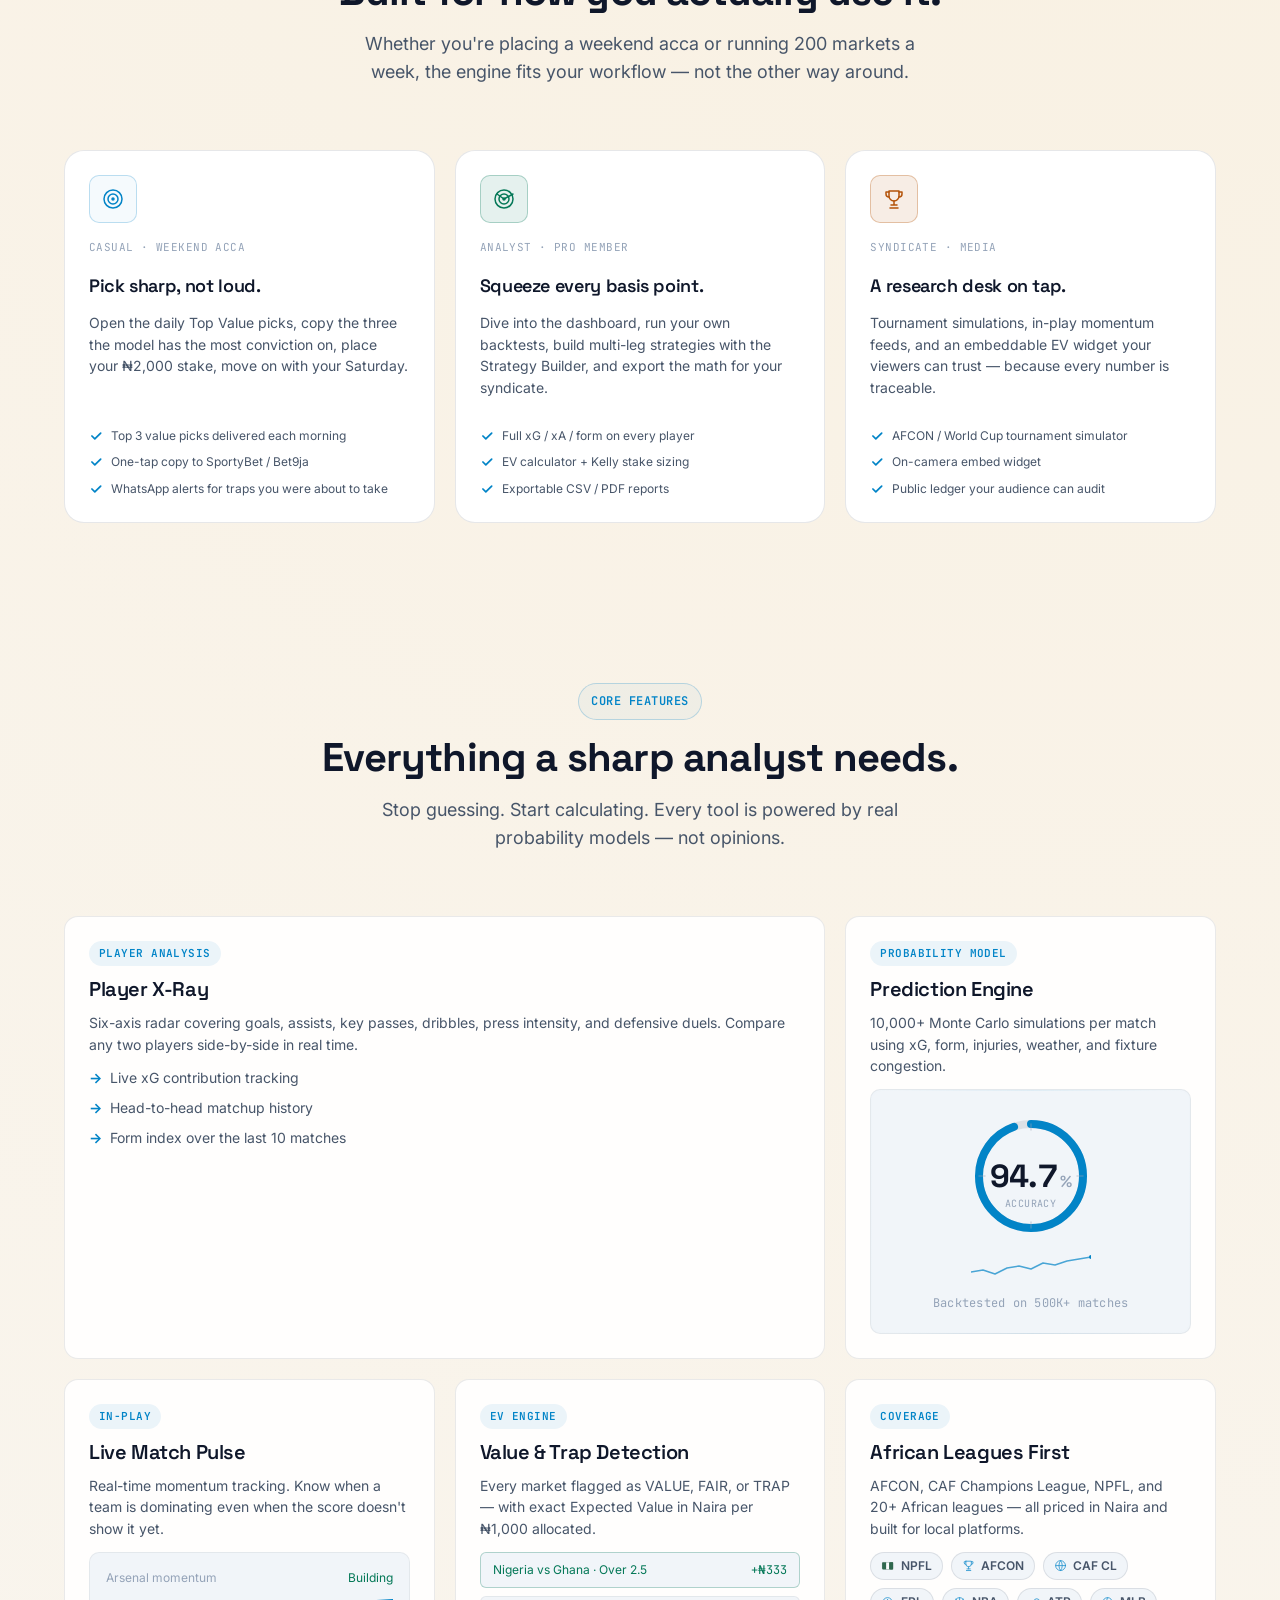
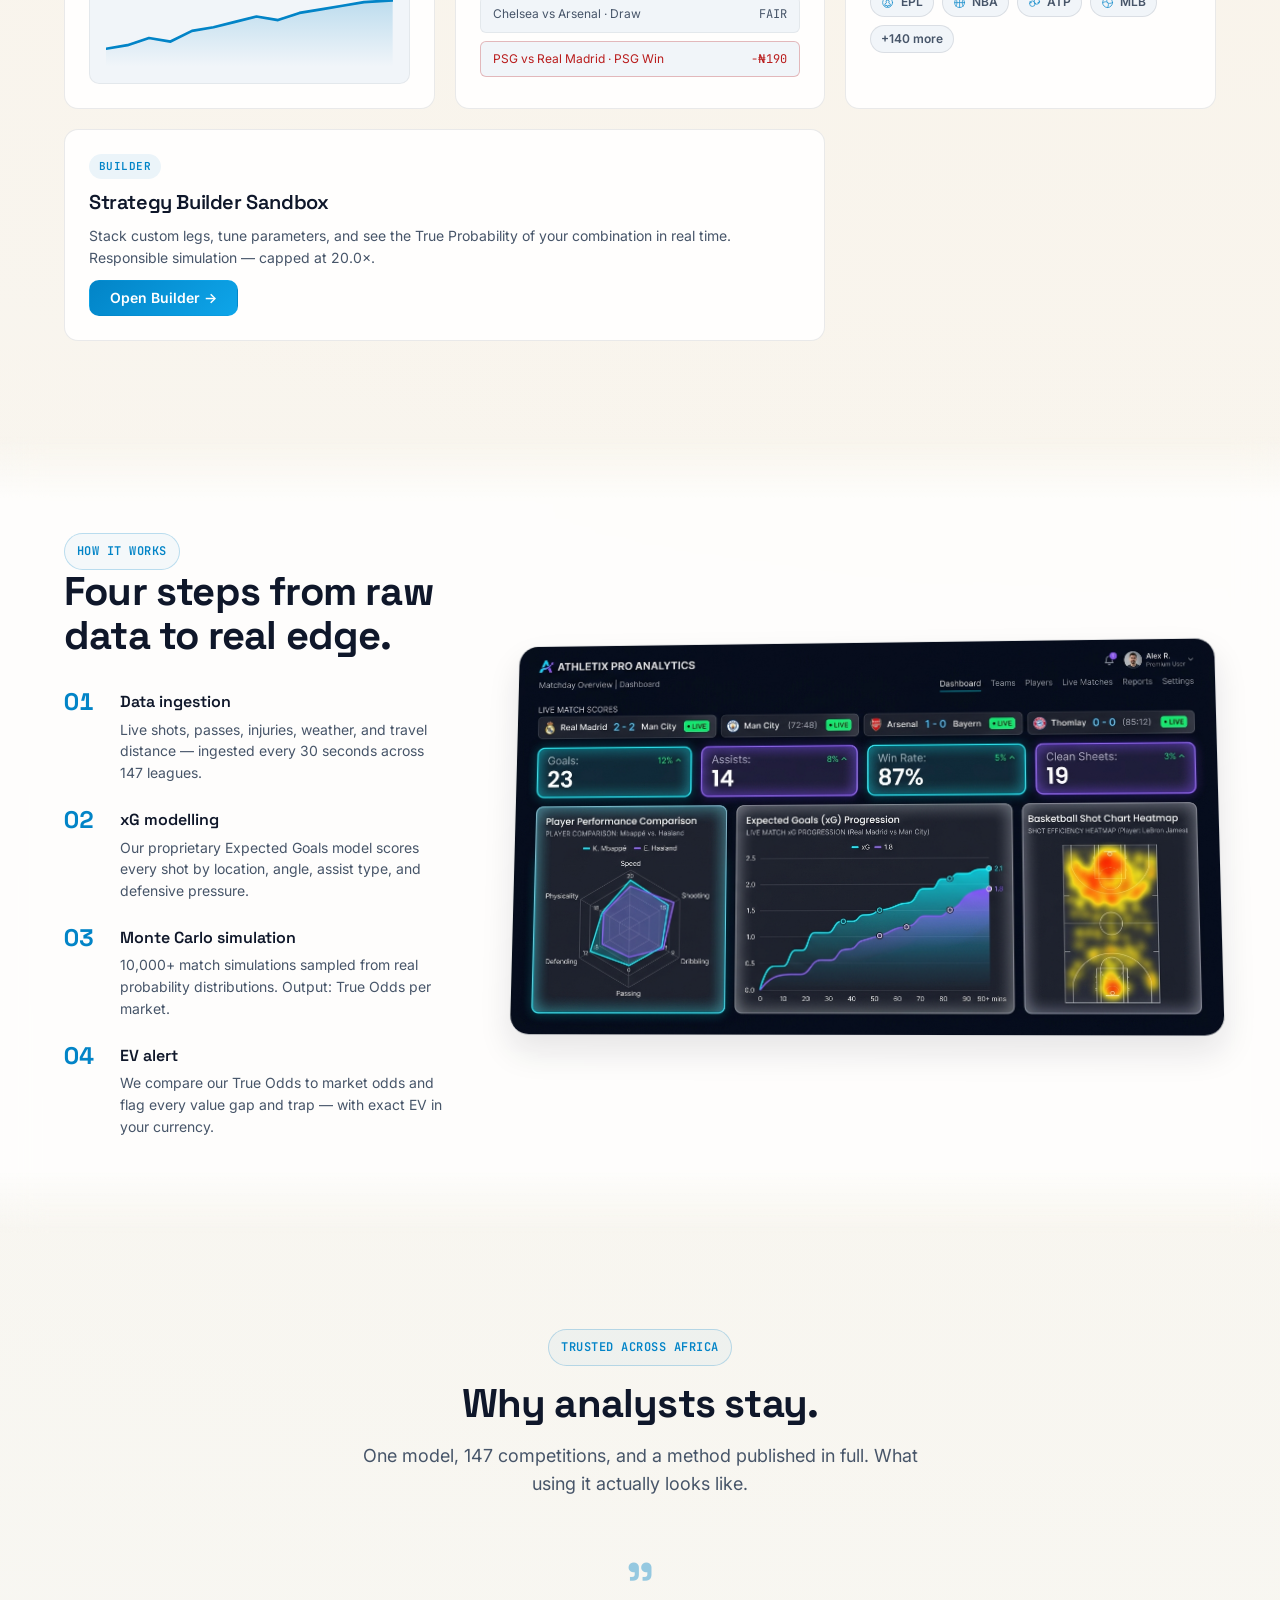
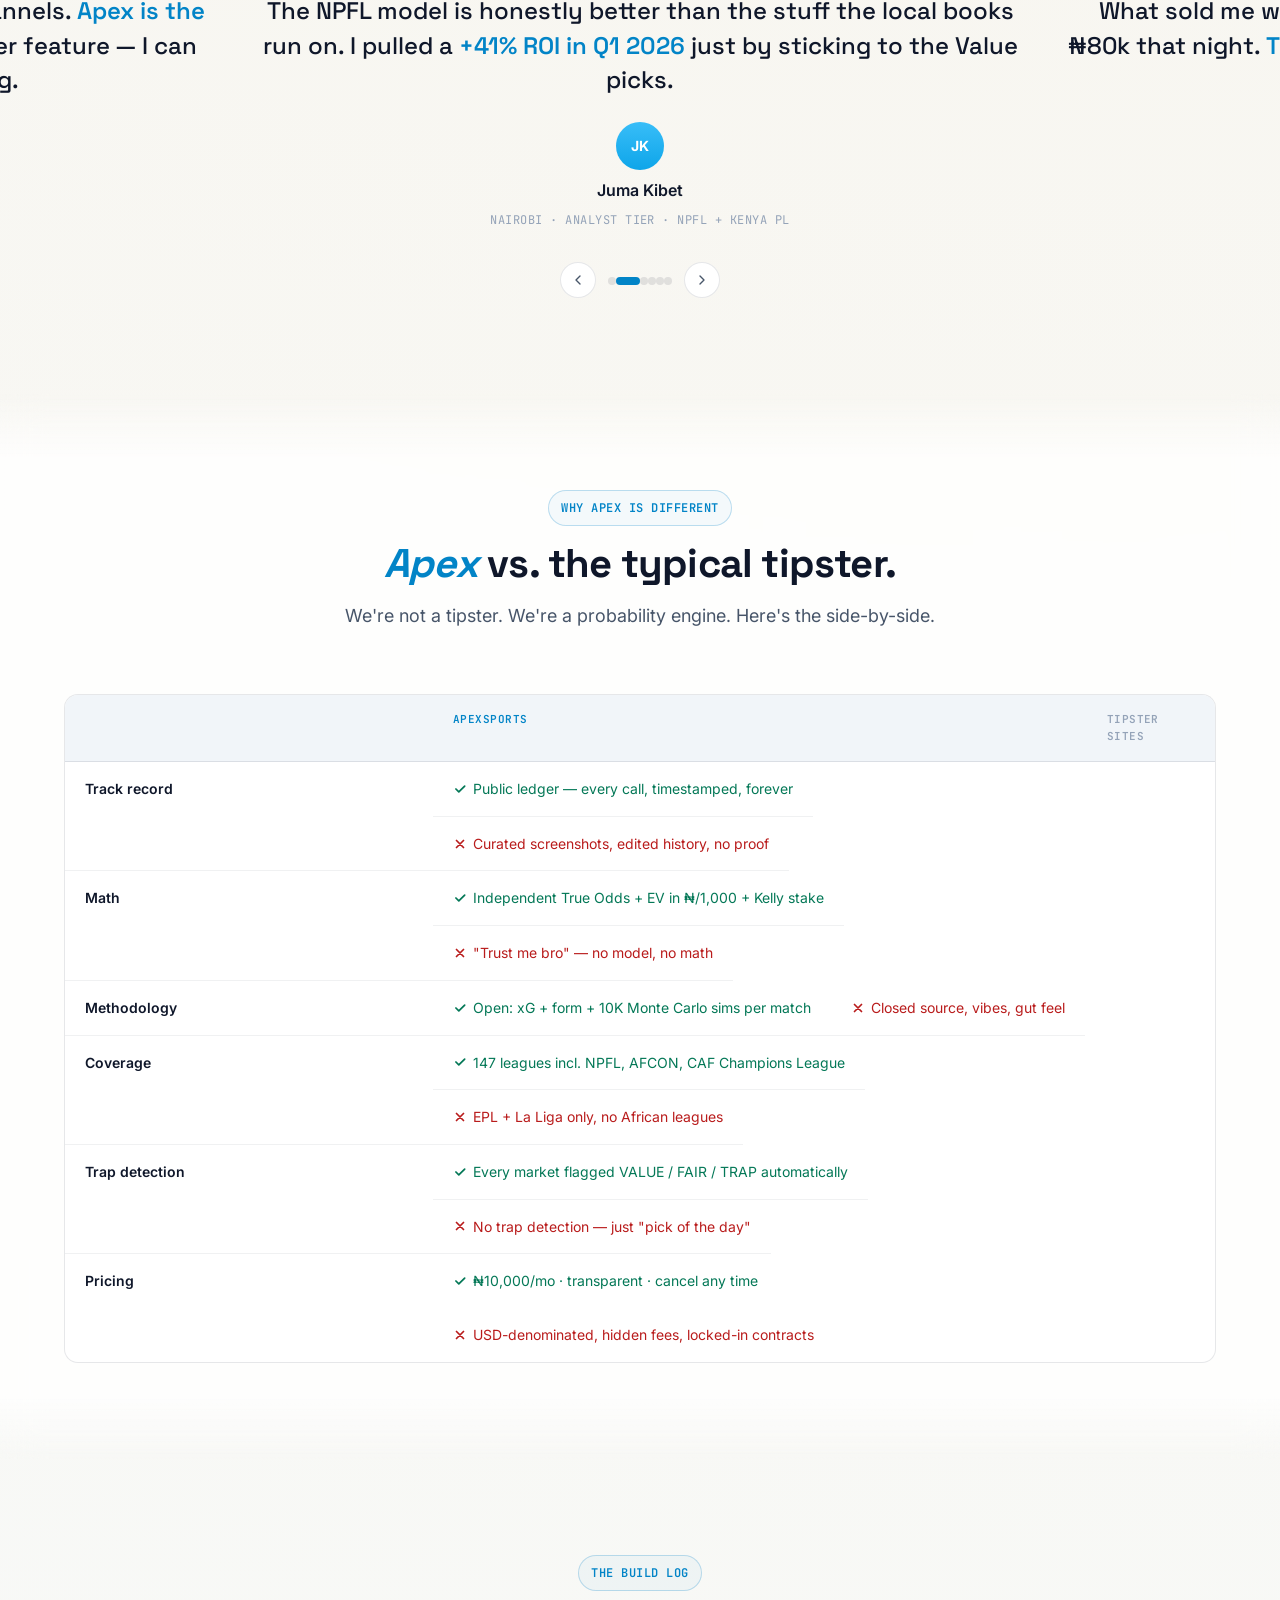
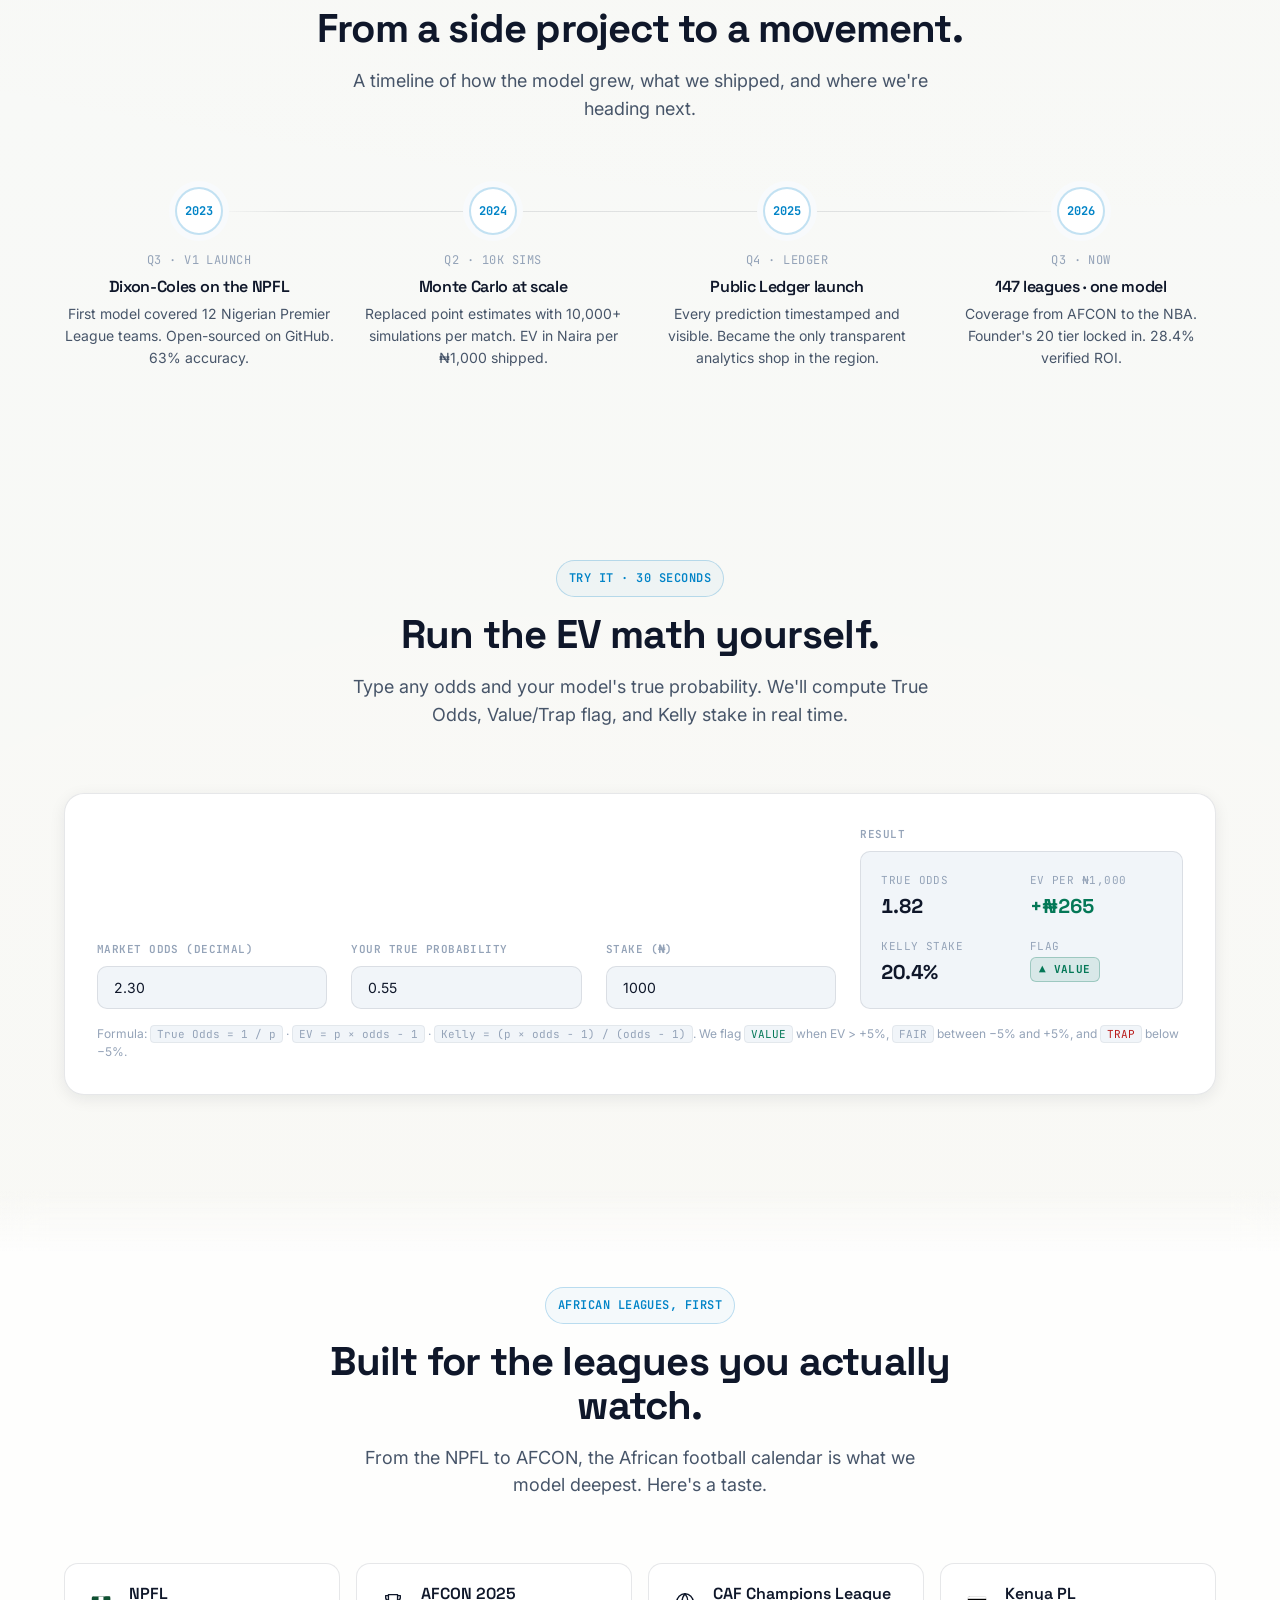
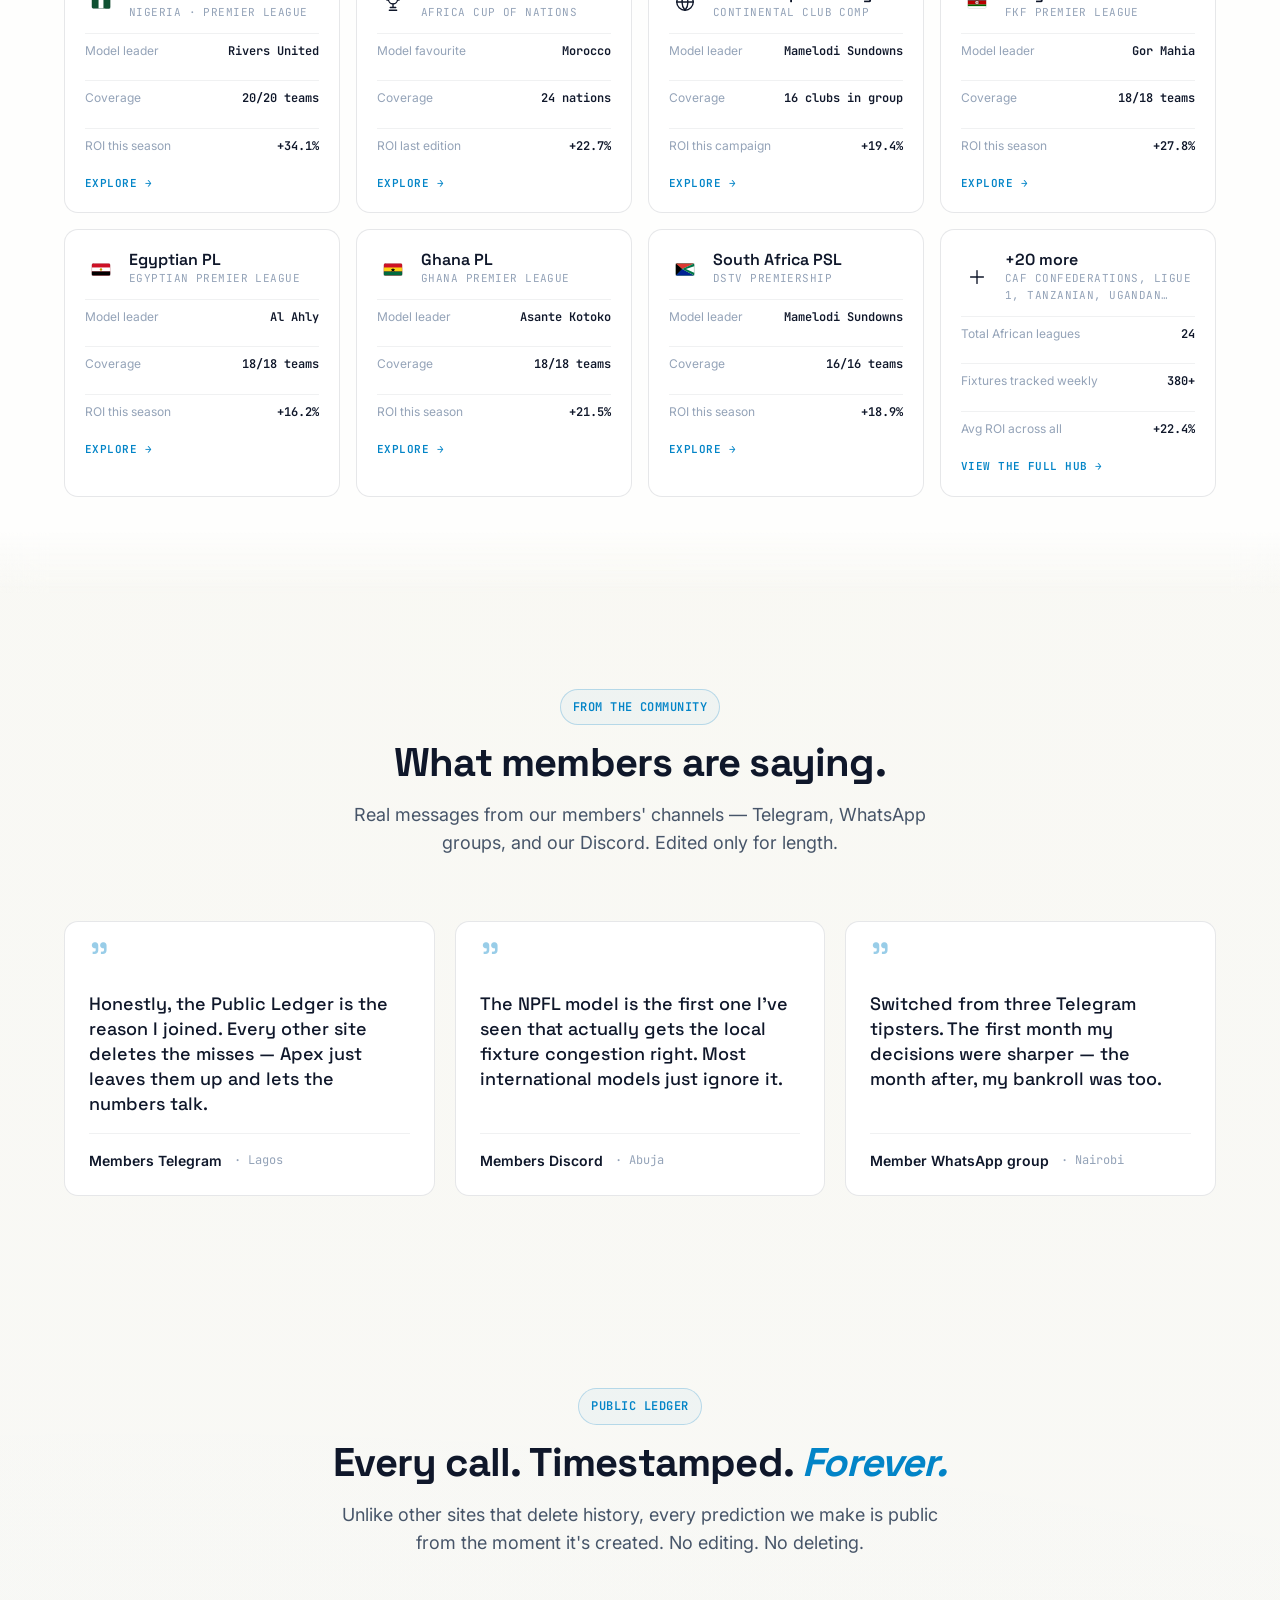
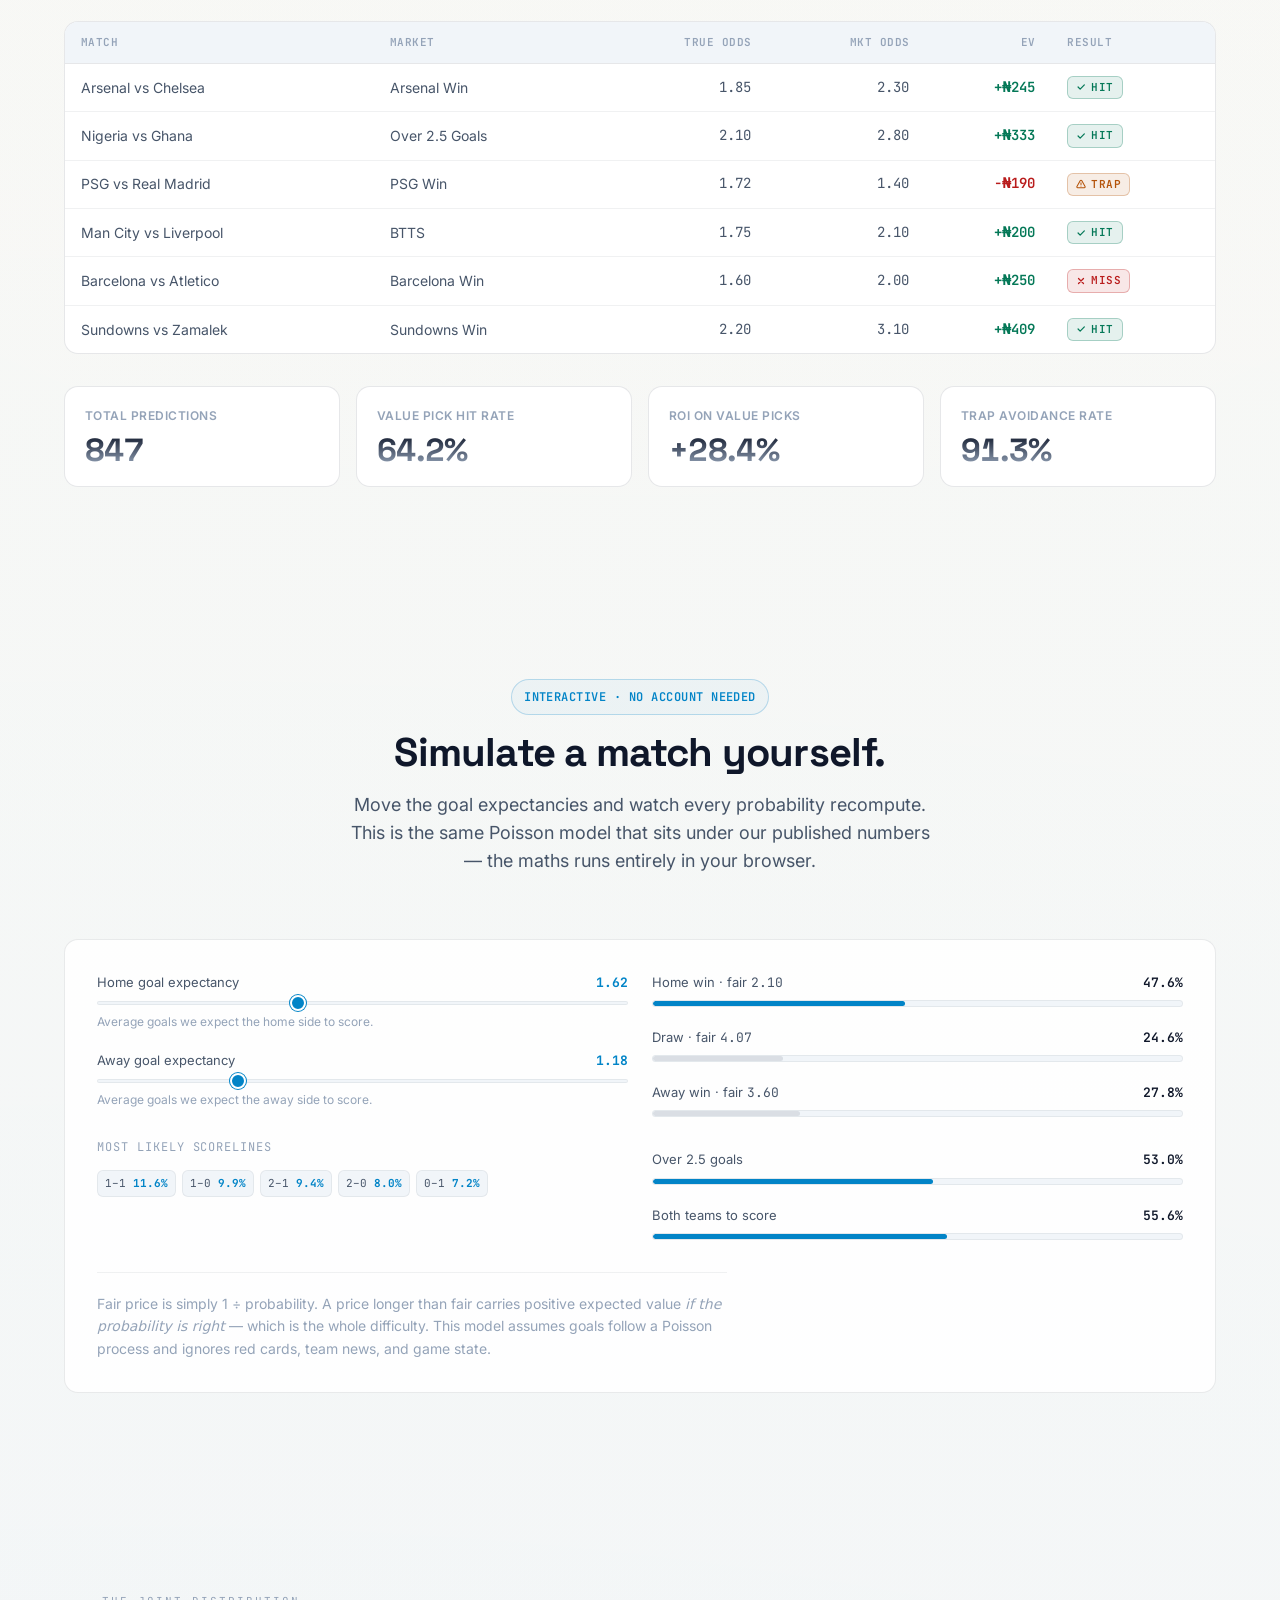
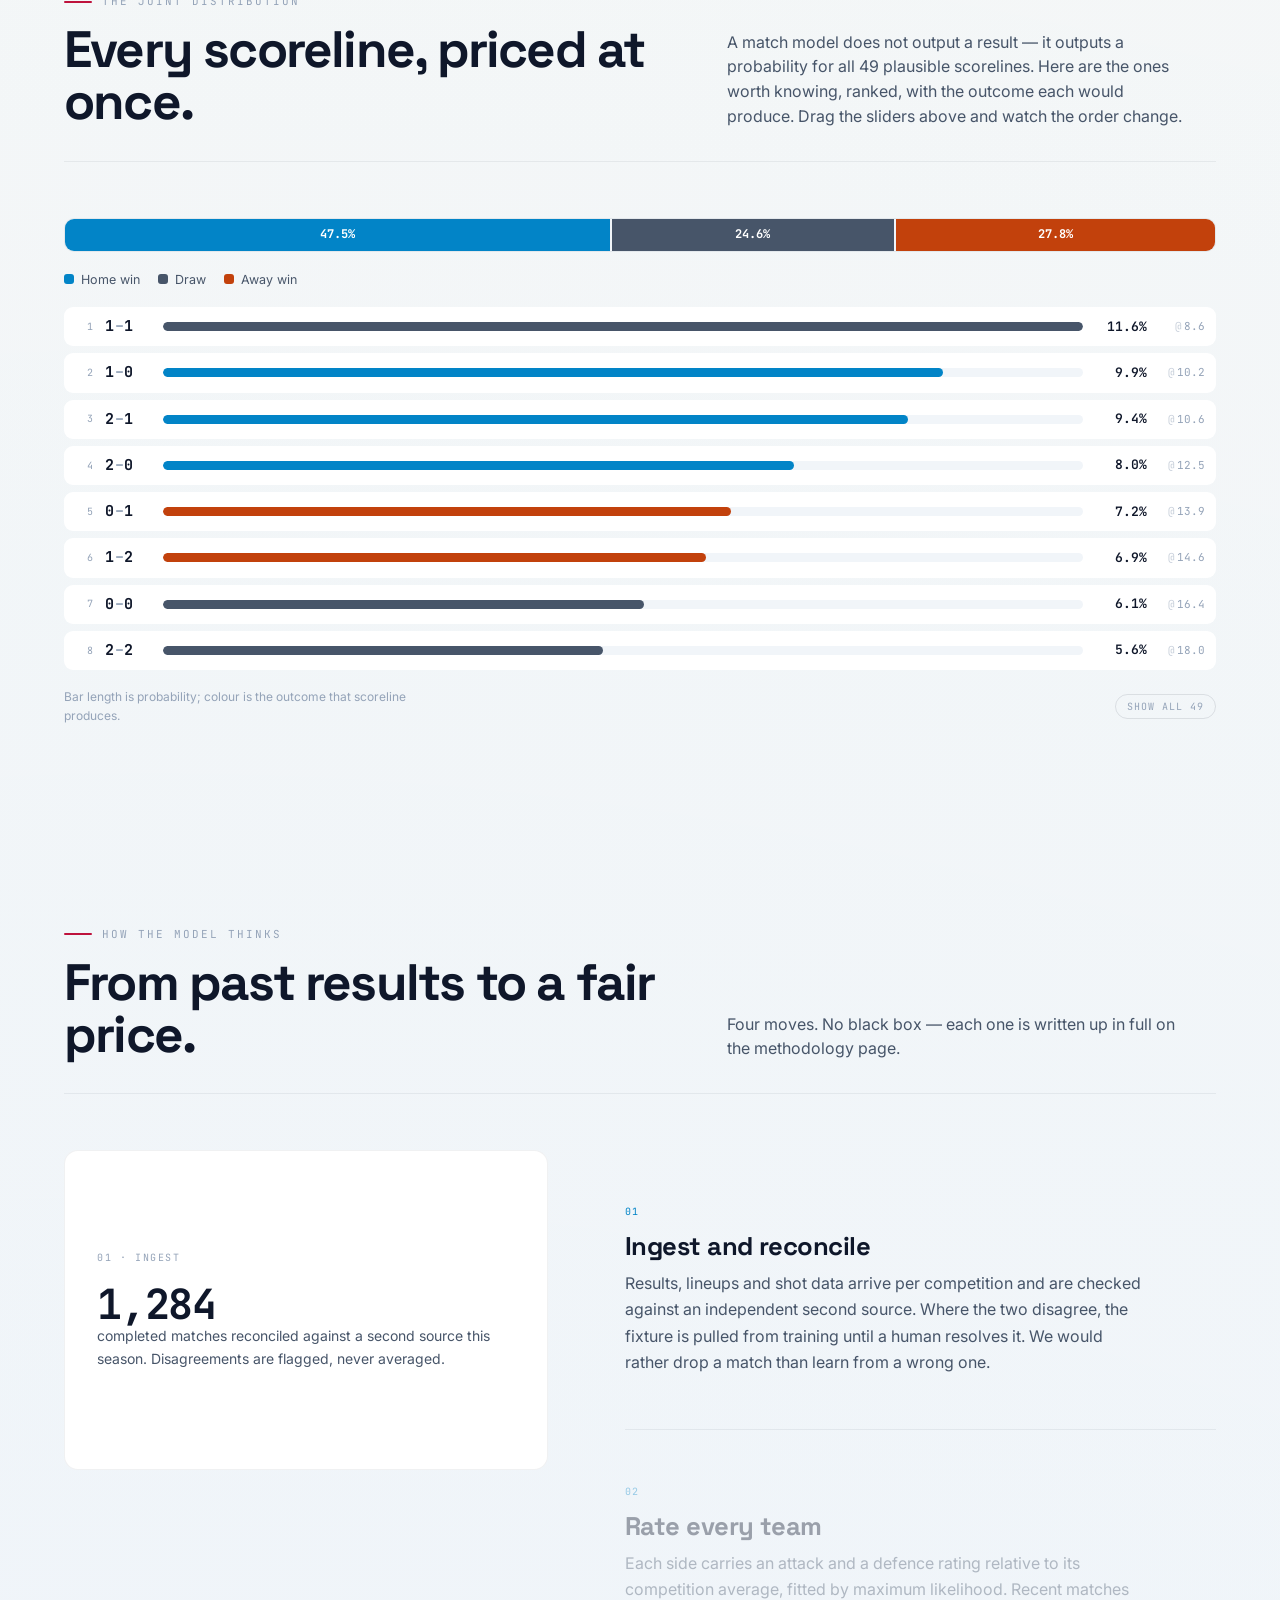
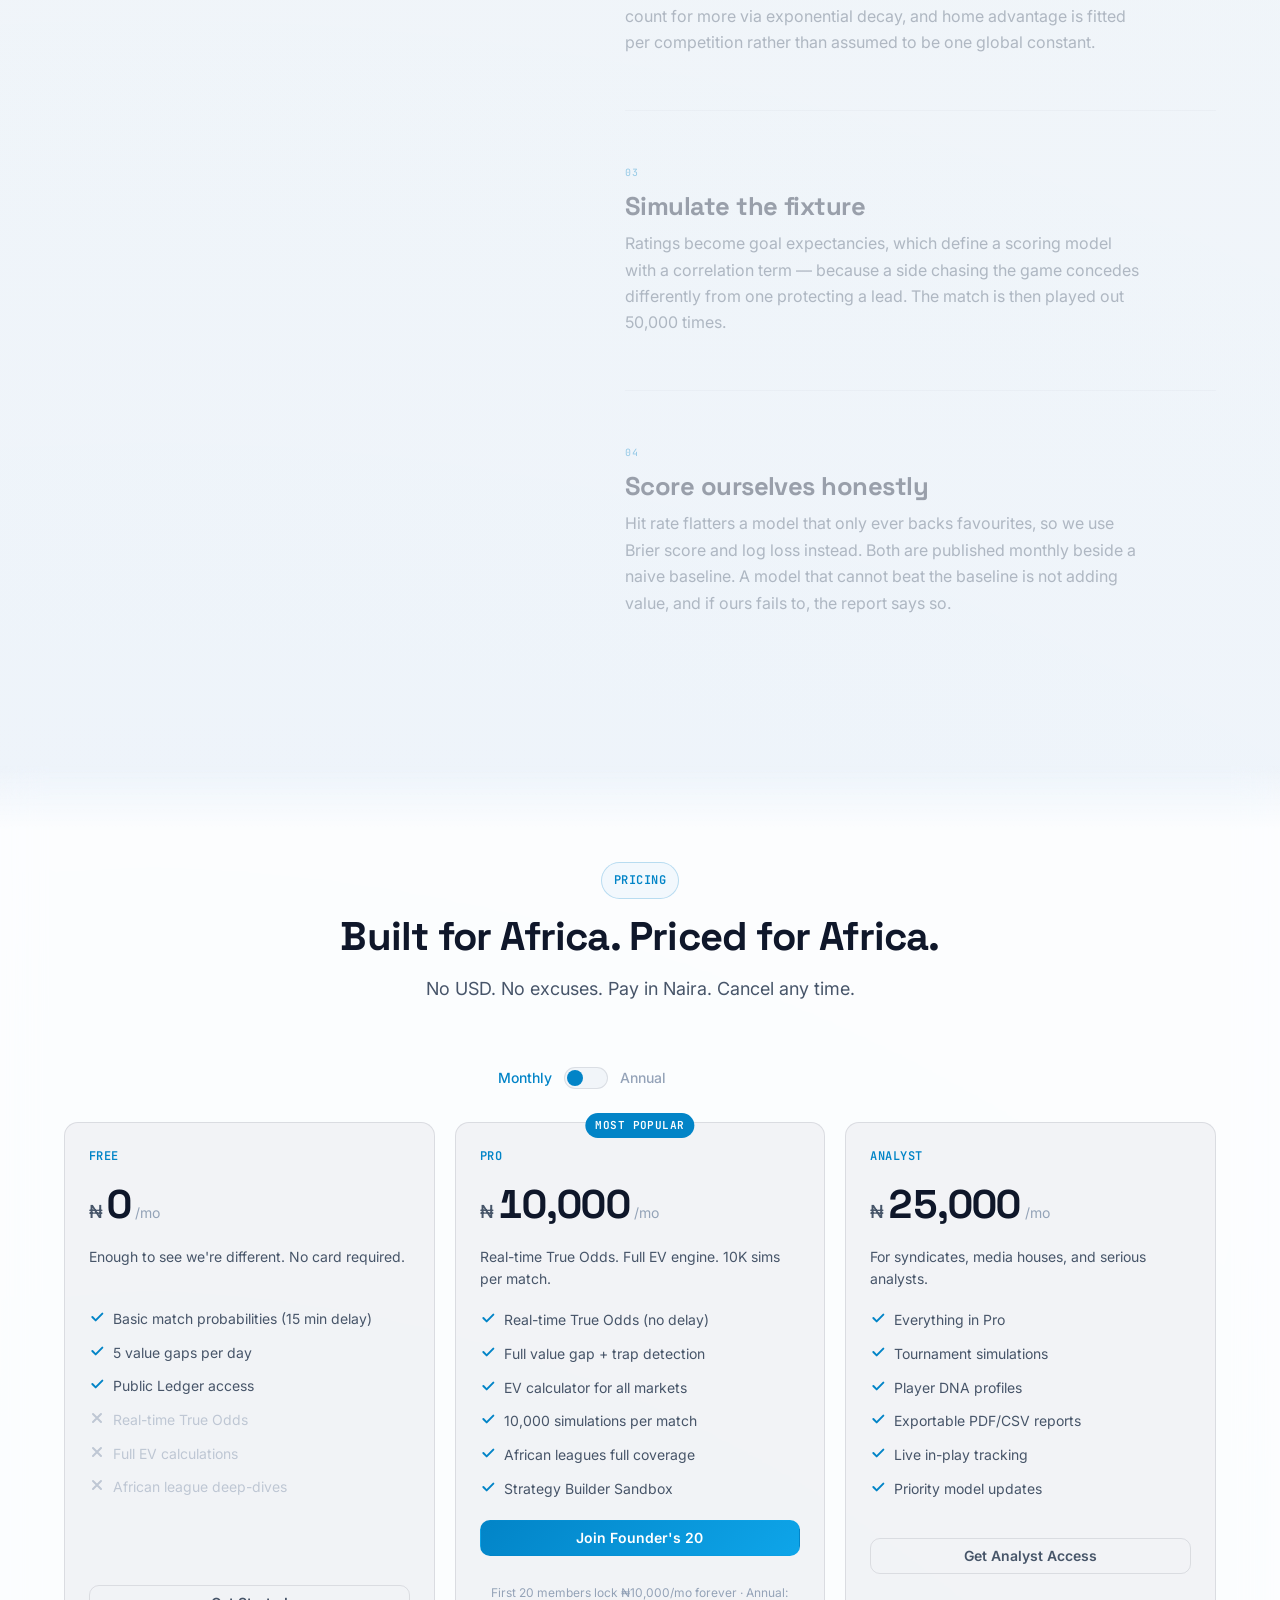
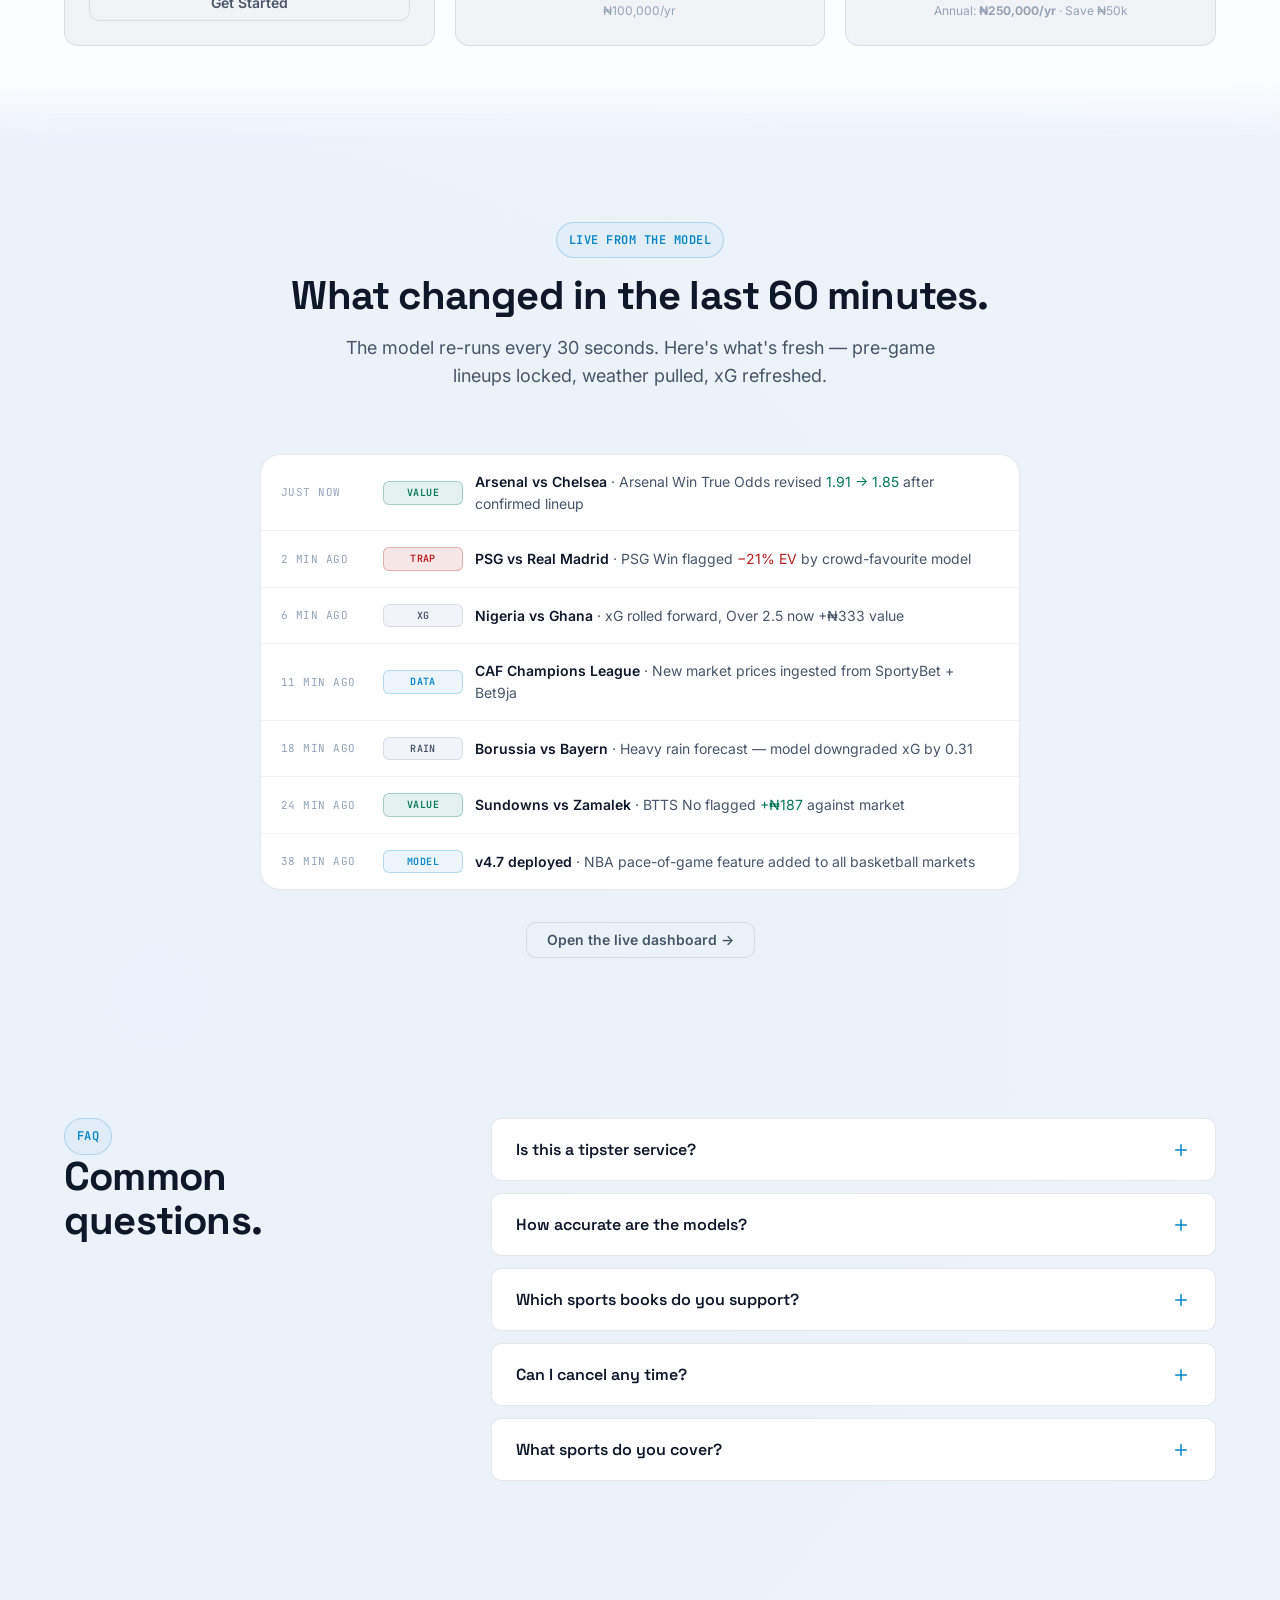
==== commit f4c63453: "Publish updated Apex site" ====
--- a/index.html
+++ b/index.html
@@ -65,14 +65,14 @@
   <link rel="preconnect" href="https://fonts.googleapis.com">
   <link rel="preconnect" href="https://fonts.gstatic.com" crossorigin>
   <link href="https://fonts.googleapis.com/css2?family=Space+Grotesk:wght@400;500;600;700&family=Inter:wght@400;500;600;700&family=JetBrains+Mono:wght@400;500;700&display=swap" rel="stylesheet">
-  <link rel="stylesheet" href="design-tokens.css?v=6">
-  <link rel="stylesheet" href="components.css?v=6">
-  <link rel="stylesheet" href="styles.css?v=6">
-  <link rel="stylesheet" href="theme.css?v=6">
-  <link rel="stylesheet" href="apex-ui.css?v=7">
-  <link rel="stylesheet" href="apex-modern.css?v=1">
-  <script src="theme.js?v=6"></script>
-  <script src="lightning.js?v=6"></script>
+  <link rel="stylesheet" href="design-tokens.css?v=20260730">
+  <link rel="stylesheet" href="components.css?v=20260730">
+  <link rel="stylesheet" href="styles.css?v=20260730">
+  <link rel="stylesheet" href="theme.css?v=20260730">
+  <link rel="stylesheet" href="apex-ui.css?v=20260730">
+  <link rel="stylesheet" href="apex-modern.css?v=20260730">
+  <script src="theme.js?v=20260730"></script>
+  <script src="lightning.js?v=20260730"></script>
 </head>
 <body>
 
@@ -182,13 +182,38 @@
   <div class="container nav__inner">
     <a href="#" class="nav__brand">APEX<strong>Sports</strong></a>
     <div class="nav__links" id="navLinks">
-      <a href="#features" class="nav__link">Features</a>
-      <a href="#showcase" class="nav__link">How it works</a>
+      <div class="nav__group" data-navgroup>
+        <button class="nav__trigger" type="button" aria-expanded="false" aria-haspopup="true">
+          Platform
+          <svg class="nav__chev" viewBox="0 0 24 24" width="13" height="13" fill="none" stroke="currentColor" stroke-width="2.4" stroke-linecap="round" stroke-linejoin="round" aria-hidden="true"><path d="m6 9 6 6 6-6"/></svg>
+        </button>
+        <div class="nav__menu">
+          <a href="dashboard.html" class="nav__menuitem">
+            <svg class="icon"><use href="#i-monitor"/></svg>
+            <span><span class="nav__menuitem-t">Dashboard</span>
+            <span class="nav__menuitem-d">Live True Odds, EV and value across 147 leagues</span></span>
+          </a>
+          <a href="analysis.html" class="nav__menuitem">
+            <svg class="icon"><use href="#i-radar"/></svg>
+            <span><span class="nav__menuitem-t">Athlete analysis</span>
+            <span class="nav__menuitem-d">Heatmaps, xG progression and percentile profiles</span></span>
+          </a>
+          <a href="strategy-builder.html" class="nav__menuitem">
+            <svg class="icon"><use href="#i-bookmark"/></svg>
+            <span><span class="nav__menuitem-t">Strategy Builder</span>
+            <span class="nav__menuitem-d">Stack legs and see correlation-aware risk</span></span>
+          </a>
+          <a href="league-hub.html" class="nav__menuitem">
+            <svg class="icon"><use href="#i-trophy"/></svg>
+            <span><span class="nav__menuitem-t">League Hub</span>
+            <span class="nav__menuitem-d">African competitions modelled in depth</span></span>
+          </a>
+        </div>
+      </div>
+      <a href="index.html#showcase" class="nav__link">How it works</a>
       <a href="methodology.html" class="nav__link">Methodology</a>
-      <a href="league-hub.html" class="nav__link">Leagues</a>
-      <a href="#pricing" class="nav__link">Pricing</a>
-      <a href="dashboard.html" class="nav__link">Dashboard</a>
-      <a href="strategy-builder.html" class="nav__link">Strategy Builder</a>
+      <a href="index.html#pricing" class="nav__link">Pricing</a>
+
       <div class="nav__cta">
         <button class="ui-cmdk-trigger" type="button" data-cmdk-open aria-label="Open command palette"><svg viewBox="0 0 24 24" fill="none" stroke="currentColor" stroke-width="1.8" stroke-linecap="round" stroke-linejoin="round" aria-hidden="true"><circle cx="11" cy="11" r="7"/><path d="m20 20-3.5-3.5"/></svg><span>Search</span><kbd>⌘K</kbd></button>
         <button type="button" class="theme-toggle" id="themeToggle" aria-label="Toggle light/dark theme">
@@ -1142,33 +1167,29 @@
         <span class="m-kicker">The joint distribution</span>
         <h2>Every scoreline, priced at once.</h2>
       </div>
-      <p>A match model does not output a result &mdash; it outputs a probability for all 49 plausible scorelines. Stronger colour means more likely, per the scale below. Drag the sliders above and watch the mass move.</p>
+      <p>A match model does not output a result &mdash; it outputs a probability for all 49 plausible scorelines. Here are the ones worth knowing, ranked, with the outcome each would produce. Drag the sliders above and watch the order change.</p>
     </div>
 
     <div class="m-matrix" data-matrix>
-      <div class="m-matrix__wrap">
-        <span class="m-matrix__ylab">Home goals</span>
-        <div class="m-grid" data-matrix-grid role="group" aria-label="Scoreline probability matrix"></div>
-        <span></span>
-        <span class="m-matrix__xlab">Away goals</span>
-      </div>
-
-      <div class="m-matrix__side">
-      <div class="m-matrix__foot">
-        <div class="m-legend">
-          <span class="m-legend__t">less likely</span>
-          <span class="m-legend__bar" role="img" aria-label="Colour scale from less likely to more likely"></span>
-          <span class="m-legend__t">more likely</span>
-        </div>
-        <div class="m-legend">
-          <span class="m-legend__t">Most likely scoreline &middot;</span>
-          <span class="m-legend__t" data-matrix-max style="color:var(--m-text)">&mdash;</span>
-        </div>
-        <button class="m-toggle" type="button" data-matrix-toggle aria-expanded="false">Show table</button>
-      </div>
-
-      <div class="m-tablewrap" data-matrix-table hidden></div>
-      </div>
+
+      <div class="sl">
+        <!-- Headline: the three-way split -->
+        <div class="sl__split" data-sl-split role="img" aria-label="Outcome probabilities"></div>
+        <div class="sl__splitkey" data-sl-splitkey></div>
+
+        <!-- Ranked scorelines -->
+        <ol class="sl__list" data-sl-list></ol>
+
+        <div class="sl__foot">
+          <p class="sl__note">
+            Bar length is probability; colour is the outcome that scoreline produces.
+          </p>
+          <button class="m-toggle" type="button" data-matrix-toggle aria-expanded="false">Show all 49</button>
+        </div>
+
+        <div class="m-tablewrap" data-matrix-table hidden></div>
+      </div>
+
     </div>
   </div>
 </section>
@@ -1471,6 +1492,7 @@
           <a href="#features">Features</a>
           <a href="#showcase">How it works</a>
           <a href="methodology.html">Methodology</a>
+          <a href="analysis.html">Analysis</a>
           <a href="league-hub.html">League Hub</a>
           <a href="strategy-builder.html">Strategy Builder</a>
           <a href="dashboard.html">Dashboard</a>
@@ -1510,9 +1532,9 @@
   </div>
 </footer>
 
-<script src="app.js?v=6"></script>
-<script src="apex-icons.js?v=6" defer></script>
-<script src="apex-extras.js?v=6"></script>
+<script src="app.js?v=20260730"></script>
+<script src="apex-icons.js?v=20260730" defer></script>
+<script src="apex-extras.js?v=20260730"></script>
 
 <!-- Live sims floating chip (rendered visible only on /index; other pages render their own if needed) -->
 <div class="live-sims-chip" id="liveSimsChip" aria-hidden="true">
@@ -1523,8 +1545,10 @@
 <!-- Toast stack — populated by apex-extras.js / app.js -->
 <div class="toast-stack" id="toastStack" aria-live="polite" aria-atomic="true"></div>
 
-  <script src="apex-ui.js?v=7" defer></script>
-  <script src="apex-modern.js?v=1" defer></script>
-  <script src="apex-sports.js?v=1" defer></script>
+  <script src="apex-ui.js?v=20260730" defer></script>
+  <script src="apex-modern.js?v=20260730" defer></script>
+<script src="apex-api.js?v=20260730" defer></script>
+<script src="apex-ledger.js?v=20260730" defer></script>
+  <script src="apex-sports.js?v=20260730" defer></script>
 </body>
 </html>
--- a/design-tokens.css
+++ b/design-tokens.css
@@ -250,3 +250,37 @@
 
   color-scheme: light;
 }
+
+/* ============================================================
+   BRAND RED — the second accent
+
+   Deliberately scoped. Every red tested sits within ΔE 3.5–8.5 of
+   --negative (#EF4444), far under the ~15 needed to read as a
+   different colour, so this site cannot carry two reds that mean
+   two things. Red therefore goes only where there is no financial
+   reading to confuse:
+
+     YES — team kits on the field, ambient glow, structural chrome
+           (kicker rules, live pulse, section markers)
+     NO  — EV, edge, P&L, deltas, verdicts, anything a reader could
+           mistake for a loss
+
+   Keeping it off the numbers is what lets it stay sharp instead of
+   becoming noise.
+   ============================================================ */
+:root {
+  --brand-red:        #E11D48;   /* rose-600 — deeper and pinker than
+                                    the alert red, so the two never look
+                                    like the same token misapplied */
+  --brand-red-bright: #F43F5E;   /* small marks on dark surfaces */
+  --brand-red-deep:   #9F1239;
+  --brand-red-soft:   rgba(225, 29, 72, 0.10);
+  --brand-red-border: rgba(225, 29, 72, 0.30);
+}
+:root[data-theme="light"] {
+  --brand-red:        #BE123C;
+  --brand-red-bright: #E11D48;
+  --brand-red-deep:   #881337;
+  --brand-red-soft:   rgba(190, 18, 60, 0.08);
+  --brand-red-border: rgba(190, 18, 60, 0.26);
+}
--- a/components.css
+++ b/components.css
@@ -1559,3 +1559,132 @@
   .toast-stack { left: 12px; right: 12px; bottom: 12px; max-width: none; }
   .live-sims-chip { left: 12px; bottom: 12px; }
 }
+
+/* ============================================================
+   NAV GROUP — collapses the app pages behind one trigger
+
+   The bar had eight top-level links (Features, How it works,
+   Methodology, Analysis, Leagues, Pricing, Dashboard, Strategy
+   Builder), which is more than a reader can scan and gave the four
+   product surfaces the same weight as a marketing anchor. They are
+   one thing — the product — so they sit behind one item.
+   ============================================================ */
+.nav__group { position: relative; display: inline-flex; }
+
+.nav__trigger {
+  display: inline-flex; align-items: center; gap: 5px;
+  font-size: var(--fs-14); font-weight: var(--fw-medium);
+  color: var(--text-secondary); background: none; border: 0;
+  padding: 0; cursor: pointer; font-family: inherit;
+  transition: color var(--dur-fast) var(--ease-out);
+}
+.nav__trigger:hover,
+.nav__trigger[aria-expanded="true"],
+.nav__group.is-current .nav__trigger { color: var(--text-primary); }
+.nav__trigger:focus-visible { outline: 2px solid var(--accent); outline-offset: 4px; border-radius: 4px; }
+
+/* Matches the underline .nav__link[aria-current] uses, so "you are
+   here" reads the same whether the page is behind the group or not. */
+.nav__group.is-current .nav__trigger::after {
+  content: ''; position: absolute; left: 0; right: 14px; bottom: -6px;
+  height: 2px; border-radius: 2px; background: var(--accent);
+}
+
+.nav__chev { transition: transform var(--dur-fast) var(--ease-out); flex: none; }
+.nav__trigger[aria-expanded="true"] .nav__chev { transform: rotate(180deg); }
+
+.nav__menu {
+  position: absolute; top: calc(100% + 14px); left: -14px;
+  min-width: 248px; padding: 6px;
+  background: var(--bg-elevated);
+  border: 1px solid var(--border-default);
+  border-radius: var(--radius-lg);
+  box-shadow: var(--shadow-lg);
+  display: flex; flex-direction: column; gap: 1px;
+  opacity: 0; visibility: hidden; transform: translateY(-6px);
+  transition: opacity var(--dur-fast) var(--ease-out),
+              transform var(--dur-fast) var(--ease-out),
+              visibility var(--dur-fast);
+  z-index: 60;
+}
+.nav__group.is-open .nav__menu { opacity: 1; visibility: visible; transform: translateY(0); }
+
+/* Hover bridge — stops the menu closing in the gap below the trigger. */
+.nav__menu::before {
+  content: ''; position: absolute; left: 0; right: 0; top: -14px; height: 14px;
+}
+
+.nav__menuitem {
+  display: flex; align-items: flex-start; gap: var(--space-3);
+  padding: 10px 12px; border-radius: var(--radius-md);
+  color: var(--text-secondary);
+  transition: background var(--dur-fast) var(--ease-out), color var(--dur-fast) var(--ease-out);
+}
+.nav__menuitem:hover { background: var(--neutral-soft); color: var(--text-primary); }
+.nav__menuitem:focus-visible { outline: 2px solid var(--accent); outline-offset: -2px; }
+.nav__menuitem[aria-current="page"] { background: var(--accent-softer); color: var(--text-primary); }
+.nav__menuitem .icon { width: 16px; height: 16px; margin-top: 2px; color: var(--accent); flex: none; }
+.nav__menuitem-t { font-size: var(--fs-14); font-weight: var(--fw-semibold); color: inherit; display: block; }
+.nav__menuitem-d { font-size: var(--fs-12); color: var(--text-muted); display: block; margin-top: 1px; line-height: var(--lh-snug); }
+
+/* Below the desktop breakpoint .nav__links is hidden wholesale and the
+   mobile menu takes over, so the group flattens into a plain list —
+   a hover/click dropdown inside an already-open drawer is just a
+   second thing to fight with. */
+@media (max-width: 900px) {
+  .nav__group { display: block; width: 100%; }
+  .nav__trigger { display: none; }
+  .nav__menu {
+    position: static; opacity: 1; visibility: visible; transform: none;
+    min-width: 0; padding: 0; border: 0; box-shadow: none; background: none;
+  }
+  .nav__menuitem-d { display: none; }
+}
+
+@media (prefers-reduced-motion: reduce) {
+  .nav__menu, .nav__chev, .nav__menuitem { transition: none; }
+}
+
+/* ============================================================
+   BRAND RED — structural accents
+
+   Chrome only. Red on this site cannot be distinguished from
+   --negative (every candidate measured ΔE < 9 against it), so it
+   stays off anything a reader could read as a loss.
+   ============================================================ */
+
+/* Live pulse — a red dot reads as "on air", which is the one place
+   urgency is the intended meaning. */
+.eyebrow[data-pulse]::before {
+  background: var(--brand-red, #E11D48);
+  box-shadow: 0 0 0 3px var(--brand-red-soft, rgba(225,29,72,.10));
+}
+
+/* Left alone deliberately: the wordmark stays cyan (the favicon and
+   the dashboard sidebar logo both use --accent, and recolouring only
+   the nav would desync them), and .eyebrow keeps its cyan border —
+   a red ring around a cyan chip reads as a bug, not an accent. */
+
+/* ---------- Live-API markers ----------
+   Marks numbers that came from the server rather than the shipped
+   markup, so it is never ambiguous which is which. */
+.api-live {
+  display: inline-flex; align-items: center; gap: 5px;
+  margin-left: var(--space-2);
+  font-family: var(--font-mono); font-size: 9px;
+  letter-spacing: var(--tracking-wide); text-transform: uppercase;
+  color: var(--positive);
+}
+.api-live::before {
+  content: ''; width: 5px; height: 5px; border-radius: 50%;
+  background: currentColor;
+  animation: livePulse 2s ease-in-out infinite;
+}
+@media (prefers-reduced-motion: reduce) { .api-live::before { animation: none; } }
+
+.ledger__when {
+  display: block; font-family: var(--font-mono); font-size: 10px;
+  color: var(--text-muted); margin-top: 2px;
+}
+.badge--xs { font-size: 9px; padding: 1px 6px; margin-left: 4px; vertical-align: middle; }
+.badge--neutral { background: var(--neutral-soft); color: var(--text-muted); border: 1px solid var(--neutral-border); }
--- a/styles.css
+++ b/styles.css
@@ -198,15 +198,24 @@
   opacity: 0.4;
   transform-origin: 66px 66px;
 }
-.mini-gauge__ticks line:nth-child(1) { transform: rotate(90deg); }
-.mini-gauge__ticks line:nth-child(3) { transform: rotate(90deg); }
+/* The four ticks are already drawn at the four quadrant points in the
+   markup (top, right, bottom, left). Two stray rotate(90deg) rules used
+   to spin the top tick onto the right one and the bottom tick onto the
+   left one, so the gauge rendered two doubled-up ticks instead of four
+   quarter marks — the 0% and 50% positions were simply missing. */
+
 .mini-gauge__center {
   position: absolute; inset: 0;
   display: grid; place-items: center;
   pointer-events: none;
 }
+/* Only the number is centred. The label used to be a second grid child,
+   so place-items centred the value+label STACK as a group and pushed the
+   number 8.5px above the ring's true centre — which is what made it look
+   off. Taking the label out of the centring flow puts the number on the
+   optical centre and tucks the caption beneath it. */
 .mini-gauge__value {
-  display: flex; align-items: baseline; gap: 2px;
+  display: flex; align-items: baseline; gap: 3px;
   font-family: var(--font-display);
   font-size: var(--fs-32);
   font-weight: var(--fw-bold);
@@ -218,16 +227,20 @@
 .mini-gauge__pct {
   font-size: 0.5em;
   color: var(--text-muted);
-  margin-left: 2px;
   font-weight: var(--fw-semibold);
 }
 .mini-gauge__label {
+  position: absolute;
+  left: 50%;
+  /* half the 32px number + a 4px gap */
+  top: calc(50% + 20px);
+  transform: translateX(-50%);
+  white-space: nowrap;
   font-family: var(--font-mono);
   font-size: 10px;
   letter-spacing: var(--tracking-wide);
   text-transform: uppercase;
   color: var(--text-muted);
-  margin-top: 4px;
 }
 .mini-gauge__spark {
   width: 120px; height: 28px;
@@ -453,19 +466,23 @@
    so content can never collide at any viewport size.
    ============================================================ */
 .pl {
-  --pl-violet: #9945FF;
+  /* Renamed from --pl-violet/--pl-mint, which held a Solana-ish
+     violet and mint. The loader is the first thing anyone sees, so a
+     hue rainbow there set the whole site's tone before a single word
+     loaded. Depth now comes from value inside one hue family. */
+  --pl-deep:   #0369A1;
   --pl-cyan:   #38BDF8;
-  --pl-mint:   #14F195;
+  --pl-light:  #7DD3FC;
   --pl-ink:    #04060A;
-  /* Five stops rather than three: the extra indigo and sky steps stop
-     the violet→cyan transit passing through a muddy blue-grey, which is
-     what made the ramp look flat at large sizes. */
+  /* Five stops, but a monotone lightness climb rather than a hue
+     sweep — no stop doubles back in hue, so it reads as one material
+     catching light instead of a gradient demo. */
   --pl-ramp: linear-gradient(100deg,
-              #A855F7  0%,
-              #6366F1 26%,
-              var(--pl-cyan) 52%,
-              #22D3EE 76%,
-              var(--pl-mint) 100%);
+              var(--pl-deep)  0%,
+              #0284C7 28%,
+              var(--pl-cyan) 58%,
+              #7DD3FC 82%,
+              #C8ECFE 100%);
 
   /* Escalation dial, written each frame by the engine from real progress.
      0 = opening calm, 1 = peak chaos just before the curtain lifts. Only
@@ -506,7 +523,7 @@
   will-change: transform;
 }
 .pl__blob--1 {
-  background: radial-gradient(circle, var(--pl-violet) 0%, transparent 64%);
+  background: radial-gradient(circle, var(--pl-deep) 0%, transparent 64%);
   opacity: calc(.28 + var(--chaos) * .52);
   top: -24%; left: -18%;
   animation: plDrift1 4.6s ease-in-out infinite alternate;
@@ -518,20 +535,20 @@
   animation: plDrift2 5.9s ease-in-out infinite alternate;
 }
 .pl__blob--3 {
-  background: radial-gradient(circle, var(--pl-mint) 0%, transparent 66%);
+  background: radial-gradient(circle, var(--pl-light) 0%, transparent 66%);
   opacity: calc(.10 + var(--chaos) * .34);
   top: 24%; left: 40%;
   animation: plDrift3 3.8s ease-in-out infinite alternate;
 }
 .pl__blob--4 {
-  background: radial-gradient(circle, #F0349B 0%, transparent 62%);
+  background: radial-gradient(circle, #1E40AF 0%, transparent 62%);
   opacity: calc(.08 + var(--chaos) * .38);
   bottom: -14%; left: 14%;
   width: 46vmax; height: 46vmax;
   animation: plDrift4 5.2s ease-in-out infinite alternate;
 }
 .pl__blob--5 {
-  background: radial-gradient(circle, #6366F1 0%, transparent 62%);
+  background: radial-gradient(circle, #0284C7 0%, transparent 62%);
   opacity: calc(.14 + var(--chaos) * .42);
   top: -12%; right: 6%;
   width: 44vmax; height: 44vmax;
@@ -634,7 +651,7 @@
   left: calc(var(--s, 0) * 13% + 4%);
 }
 .pl__streak:nth-child(even) {
-  background: linear-gradient(to bottom, transparent, var(--pl-violet), transparent);
+  background: linear-gradient(to bottom, transparent, var(--pl-deep), transparent);
   height: 32vh;
   animation-duration: 1.7s;
 }
@@ -774,8 +791,8 @@
 }
 .pl__led {
   width: 6px; height: 6px; border-radius: 50%;
-  background: var(--pl-mint);
-  box-shadow: 0 0 10px var(--pl-mint);
+  background: var(--pl-light);
+  box-shadow: 0 0 10px var(--pl-light);
   animation: plBlink 1.7s steps(2, end) infinite;
 }
 @keyframes plBlink { 0%,55% { opacity: 1; } 56%,100% { opacity: .28; } }
@@ -1058,17 +1075,25 @@
 }
 
 /* White flash on completion — the crescendo the escalation builds to. */
+/* Exit bloom.
+   Was a near-white blowout: #fff at .92 opacity reached in 60ms, which
+   read as a camera flash and is what made the handoff feel like a cut
+   rather than a transition. Now a cyan-tinted bloom at a third the
+   intensity, with an attack slow enough to be a swell instead of a
+   strobe — it lifts the mark off the backdrop without punching a hole
+   in the screen. */
 .pl__flash {
   position: absolute; inset: 0;
-  background: radial-gradient(ellipse at 50% 46%, #fff, rgba(255,255,255,.35) 40%, transparent 72%);
+  background: radial-gradient(ellipse at 50% 46%,
+              rgba(186,230,253,.85), rgba(56,189,248,.22) 42%, transparent 74%);
   opacity: 0;
   pointer-events: none;
   z-index: 3;
 }
-.pl.is-flash .pl__flash { animation: plFlash .5s ease-out 1; }
+.pl.is-flash .pl__flash { animation: plFlash .72s cubic-bezier(.33,0,.25,1) 1; }
 @keyframes plFlash {
   0%   { opacity: 0; }
-  12%  { opacity: .92; }
+  38%  { opacity: .34; }
   100% { opacity: 0; }
 }
 
@@ -1083,25 +1108,39 @@
    would crop the mark mid-flight. */
 .pl.is-out {
   background-color: transparent;
-  transition: background-color .6s ease .1s;
-  /* The panel stays in the DOM for ~1s while the mark flies. Release
+  /* Longer and un-delayed, so the backdrop is already thinning while the
+     mark is still in flight. The old .1s delay meant the panel sat solid
+     for a beat after the wordmark left, which is the moment that read as
+     a stall. */
+  transition: background-color .8s cubic-bezier(.4,0,.2,1);
+  /* The panel stays in the DOM for ~1.1s while the mark flies. Release
      input immediately so the page is clickable the moment it appears. */
   pointer-events: none;
 }
 .pl.is-out .pl__fx {
   opacity: 0;
-  transition: opacity .6s ease;
-}
+  transition: opacity .8s cubic-bezier(.4,0,.2,1);
+}
+/* Chrome leaves first and staggered, bottom row trailing the top, so the
+   panel empties in a direction instead of everything vanishing at once
+   on three different curves. */
 .pl.is-out .pl__row,
 .pl.is-out .pl__tagline,
 .pl.is-out .pl__status {
   opacity: 0;
-  transform: translateY(-18px);
+  transform: translateY(-14px);
   transition:
-    opacity   .34s ease,
-    transform .5s cubic-bezier(.76,0,.24,1);
-}
-.pl.is-out .pl__bar { opacity: 0; transition: opacity .28s ease; }
+    opacity   .38s cubic-bezier(.4,0,1,1),
+    transform .52s cubic-bezier(.72,0,.24,1);
+}
+.pl.is-out .pl__row--bottom { transition-delay: .06s; }
+.pl.is-out .pl__status { transition-delay: .03s; }
+.pl.is-out .pl__bar {
+  opacity: 0;
+  transform: scaleX(1.04);
+  transform-origin: 50% 100%;
+  transition: opacity .34s ease, transform .5s cubic-bezier(.72,0,.24,1);
+}
 
 /* The centre column must not transform — it would compound with the
    mark's own flight transform and send it to the wrong place. */
@@ -1210,3 +1249,57 @@
   .stats-strip__inner { grid-template-columns: 1fr; }
   .ledger-stats { grid-template-columns: 1fr; }
 }
+
+
+/* ============================================================
+   PAGE ENTRANCE
+
+   The site used to be revealed fully formed behind a fading panel, so
+   however smooth the loader's exit was, the page itself simply
+   appeared. This gives it a short rise so the two overlap and the
+   handoff reads as one movement.
+
+   Written so it cannot strand the page: the keyframe's `from` is the
+   offset state and `to` is normal, and there is no fill-mode holding
+   either end. If the class is never added, never removed, or the
+   animation never runs, the page sits at its natural state — the
+   failure mode is "no animation", never "invisible content".
+   ============================================================ */
+@keyframes siteEnter {
+  from { opacity: .001; transform: translate3d(0, 10px, 0) scale(.994); }
+  to   { opacity: 1;    transform: none; }
+}
+/* An ALLOWLIST of real page containers, not `body > *`.
+
+   The first version excluded only .pl and script, which swept up every
+   panel the scripts append to <body> — the shortcuts cheat sheet, the
+   command palette, back-to-top, the toast stack. Those hide with
+   `opacity: 0`, and an animation ending at `opacity: 1` overrides a
+   normal declaration for as long as it plays, so the keyboard-shortcuts
+   overlay was forced visible for the full 680ms and flashed on every
+   load.
+
+   Naming the containers instead means anything injected later is
+   inert here by default, which is the safer direction for a rule that
+   can only ever cause harm by matching too much. */
+html.site-enter body > nav,
+html.site-enter body > header,
+html.site-enter body > main,
+html.site-enter body > section,
+html.site-enter body > footer,
+html.site-enter body > .ticker {
+  animation: siteEnter .68s cubic-bezier(.22,1,.3,1) both;
+}
+/* Nav arrives first — it is where the wordmark is flying to, so it needs
+   to be in place before the mark lands. */
+html.site-enter body > nav { animation-duration: .5s; }
+html.site-enter body > section:first-of-type { animation-delay: .05s; }
+
+@media (prefers-reduced-motion: reduce) {
+  html.site-enter body > nav,
+  html.site-enter body > header,
+  html.site-enter body > main,
+  html.site-enter body > section,
+  html.site-enter body > footer,
+  html.site-enter body > .ticker { animation: none; }
+}
--- a/apex-ui.css
+++ b/apex-ui.css
@@ -50,8 +50,7 @@
   width: 100%;
   transform-origin: 0 50%;
   transform: scaleX(var(--ui-progress, 0));
-  background: linear-gradient(90deg, #9945FF, var(--ui-accent) 55%, #14F195);
-  box-shadow: 0 0 12px rgba(56,189,248,.55);
+  background: var(--ui-accent);
 }
 @supports (animation-timeline: scroll()) {
   .ui-progress__bar {
@@ -284,7 +283,7 @@
   border-radius: inherit;
   background: conic-gradient(from var(--ang, 0deg),
     transparent 0deg, var(--ui-accent) 60deg,
-    #9945FF 120deg, transparent 200deg, transparent 360deg);
+    #0369A1 120deg, transparent 200deg, transparent 360deg);
   animation: uiSpin 6s linear infinite;
   opacity: .55;
 }
@@ -375,7 +374,7 @@
   height: 100%;
   width: 0;
   border-radius: inherit;
-  background: linear-gradient(90deg, var(--ui-accent), #14F195);
+  background: var(--ui-accent);
   transition: width 900ms var(--ui-ease);
 }
 .ui-prob--muted .ui-prob__fill { background: var(--ui-line); }
--- a/apex-modern.css
+++ b/apex-modern.css
@@ -255,13 +255,17 @@
 /* The draw diagonal is the one structural feature worth marking. */
 .m-cellbox[data-draw] { box-shadow: inset 0 0 0 1px rgba(255,255,255,.18); }
 
+/* align-items was declared twice here — flex-start, then center — so
+   the later one silently won and centred the legend, the most-likely
+   readout and the toggle inside the side column, while every other
+   block on the page (.m-head, the copy above) is left-aligned. That
+   mismatch is what made the percentage look off-position. On a column
+   flex container justify-content distributes vertically and does
+   nothing useful against auto height, and flex-wrap is inert too. */
 .m-matrix__foot {
   display: flex;
   flex-direction: column;
   align-items: flex-start;
-  flex-wrap: wrap;
-  align-items: center;
-  justify-content: space-between;
   gap: 14px;
 }
 .m-legend { display: flex; align-items: center; gap: 9px; }
@@ -598,12 +602,12 @@
   --fx-3: #0EA5E9;
   --fx-4: #1E40AF;
   --fx-a: .46;
-  --fx-net: .55;
+  --fx-net: .38;
   --fx-bit: rgba(160,215,255,.34);
   --fx-line: rgba(255,255,255,.11);
   --fx-mow: rgba(255,255,255,.022);
   --fx-home: #38BDF8;
-  --fx-away: #94A3B8;
+  --fx-away: #F43F5E;
   --fx-ball: #FFFFFF;
   --fx-trail: rgba(255,255,255,.5);
   /* Three stops so the field settles back into --bg-base at the frame
@@ -622,12 +626,12 @@
   /* Light mode needs far more weight than dark: the same alphas that
      read clearly on near-black wash out completely on cream. Match marks
      are near-opaque and use fully saturated kit colours. */
-  --fx-net: .92;
+  --fx-net: .68;
   --fx-bit: rgba(30,64,120,.34);
   --fx-line: rgba(15,23,42,.19);
   --fx-mow: rgba(15,23,42,.030);
   --fx-home: #0284C7;
-  --fx-away: #475569;
+  --fx-away: #BE123C;
   --fx-ball: #0B1120;
   --fx-trail: rgba(15,23,42,.62);
   --fx-veil: radial-gradient(ellipse 90% 82% at 50% 48%,
@@ -641,7 +645,7 @@
     --fx-line: rgba(15,23,42,.12);
     --fx-mow: rgba(15,23,42,.022);
     --fx-home: #0369A1;
-    --fx-away: #475569;
+    --fx-away: #BE123C;
     --fx-ball: #0F172A;
     --fx-trail: rgba(15,23,42,.45);
     --fx-veil: radial-gradient(ellipse 90% 82% at 50% 48%,
@@ -701,8 +705,16 @@
 
 .sport-fx__marks {
   position: absolute;
-  inset: -6%;
-  width: 112%; height: 112%;
+  /* Must be the exact box the canvas uses (the viewport), or the SVG
+     resolves preserveAspectRatio against a different rectangle and the
+     court is painted at a different scale from the players running on
+     it. This was inset:-6%/112%, so the markings sat 12% larger than
+     the coordinate space the simulation moves in and nobody lined up
+     with anything. The matching bleed lives in apex-sports.js. */
+  inset: 0;
+  width: 100%; height: 100%;
+  transform: scale(1.06);
+  transform-origin: 50% 50%;
   color: var(--fx-line);
   /* A long multi-stop falloff rather than one linear ramp: the old mask
      held full strength to 14% then fell off in a single step, so the
@@ -722,12 +734,12 @@
               transparent 88%);
   mask-image: var(--fx-fade);
   -webkit-mask-image: var(--fx-fade);
-  filter: blur(.7px);
+  filter: blur(1.1px);
 }
 /* Motion off means the field is static texture, so it can sit fractionally
    sharper without pulling focus. */
 @media (prefers-reduced-motion: reduce) {
-  .sport-fx__marks { filter: blur(.4px); }
+  .sport-fx__marks { filter: blur(.7px); }
 }
 .sport-fx__marks svg { width: 100%; height: 100%; display: block; }
 
@@ -818,10 +830,19 @@
 .compare,
 .league-hub-section,
 .pricing {
-  background: var(--glass-band);
-  border-block: 1px solid var(--glass-edge);
-  -webkit-backdrop-filter: blur(var(--glass-blur)) saturate(118%);
-  backdrop-filter: blur(var(--glass-blur)) saturate(118%);
+  /* No hairline top and bottom. A 1px rule spanning the full viewport
+     is a literal demarcation line — it announces "new section" harder
+     than any tint does, and stacking six of them down the page is what
+     chopped the scroll into slabs. The tint instead fades in and out
+     over ~48px, so a band gathers and releases rather than starting. */
+  background: linear-gradient(to bottom,
+    transparent 0,
+    var(--glass-band) clamp(28px, 5vw, 64px),
+    var(--glass-band) calc(100% - clamp(28px, 5vw, 64px)),
+    transparent 100%);
+  border-block: 0;
+  -webkit-backdrop-filter: blur(var(--glass-blur)) saturate(112%);
+  backdrop-filter: blur(var(--glass-blur)) saturate(112%);
 }
 
 /* Where backdrop-filter is unavailable, fall back to the original
@@ -870,10 +891,10 @@
    rules, so `.sport-fx.is-swapping` still out-specifies the resting
    opacity in every theme — scoping it as `:root[data-theme] .sport-fx`
    would quietly beat the swap dip in light mode. */
-.sport-fx { opacity: var(--fx-surface-a, .78); }
-:root[data-theme="light"] { --fx-surface-a: .62; }
+.sport-fx { opacity: var(--fx-surface-a, .60); }
+:root[data-theme="light"] { --fx-surface-a: .46; }
 @media (prefers-color-scheme: light) {
-  :root:not([data-theme]) { --fx-surface-a: .62; }
+  :root:not([data-theme]) { --fx-surface-a: .46; }
 }
 
 /* Reduced motion already stops the sim; without movement the field
@@ -882,3 +903,155 @@
   :root { --glass-band: rgba(12, 16, 24, 0.62); }
   :root[data-theme="light"] { --glass-band: rgba(255, 255, 255, 0.72); }
 }
+
+/* ============================================================
+   SCORELINE RANK — replaces the 7×7 heat grid
+
+   The grid encoded probability as cell darkness, which meant you
+   could see that a cell was likely but not whether it was a home
+   win, a draw or an away win — and comparing two similar shades
+   across a grid is a job the eye is bad at.
+
+   Here magnitude is bar length (read off a shared baseline, which
+   the eye is good at) and outcome is colour, which is categorical
+   and is the thing colour should carry.
+
+   Home and away use the validated blue/orange pair rather than
+   red/green: it reads as the same opposition, but red-green is the
+   one pairing ~8% of men cannot separate, and here colour IS the
+   information rather than decoration.
+   ============================================================ */
+.sl { display: flex; flex-direction: column; gap: 18px; }
+
+/* ---- three-way split ---- */
+.sl__split {
+  display: flex; height: 34px; border-radius: 10px; overflow: hidden;
+  border: 1px solid var(--m-line-2); background: var(--m-sunken);
+  gap: 2px;                       /* 2px surface gap between segments */
+}
+.sl__seg {
+  display: grid; place-items: center; min-width: 0;
+  font-family: var(--m-mono); font-size: 12px; font-weight: 700;
+  color: #fff; transition: width 420ms var(--m-ease);
+}
+.sl__seg b { font-weight: 700; }
+.sl__seg--home { background: var(--sl-home, #0284C7); }
+.sl__seg--draw { background: var(--sl-draw, #64748B); }
+.sl__seg--away { background: var(--sl-away, #EA6A2A); }
+
+.sl__splitkey { display: flex; gap: 18px; flex-wrap: wrap; }
+.sl__k { display: inline-flex; align-items: center; gap: 7px; font-size: 12.5px; color: var(--m-text-2); }
+.sl__dot { width: 10px; height: 10px; border-radius: 3px; flex: none; }
+.sl__dot--home { background: var(--sl-home, #0284C7); }
+.sl__dot--draw { background: var(--sl-draw, #64748B); }
+.sl__dot--away { background: var(--sl-away, #EA6A2A); }
+
+/* ---- ranked list ---- */
+.sl__list { list-style: none; margin: 0; padding: 0; display: flex; flex-direction: column; gap: 7px; }
+.sl__row {
+  display: grid;
+  grid-template-columns: 18px 46px 1fr 52px 46px;
+  align-items: center; gap: 12px;
+  padding: 7px 10px; border-radius: 9px;
+  background: var(--m-bg-2);
+  border: 1px solid transparent;
+  transition: border-color 160ms var(--m-ease), background 160ms var(--m-ease);
+}
+.sl__row:hover { border-color: var(--m-line); background: var(--m-bg); }
+.sl__rank { font-family: var(--m-mono); font-size: 10px; color: var(--m-text-3); text-align: right; }
+.sl__score {
+  font-family: var(--m-mono); font-size: 15px; font-weight: 700;
+  color: var(--m-text); font-variant-numeric: tabular-nums; letter-spacing: -.02em;
+}
+.sl__score i { font-style: normal; color: var(--m-text-3); margin: 0 1px; }
+.sl__track { height: 9px; border-radius: 99px; background: var(--m-sunken); overflow: hidden; }
+.sl__bar {
+  display: block; height: 100%; border-radius: 99px;
+  transition: width 420ms var(--m-ease);
+}
+.sl__row--home .sl__bar { background: var(--sl-home, #0284C7); }
+.sl__row--draw .sl__bar { background: var(--sl-draw, #64748B); }
+.sl__row--away .sl__bar { background: var(--sl-away, #EA6A2A); }
+.sl__pct {
+  font-family: var(--m-mono); font-size: 13px; font-weight: 600;
+  color: var(--m-text); text-align: right; font-variant-numeric: tabular-nums;
+}
+/* Fair decimal price — the number a reader actually acts on. */
+.sl__odds {
+  font-family: var(--m-mono); font-size: 11px; color: var(--m-text-3);
+  text-align: right; font-variant-numeric: tabular-nums;
+}
+.sl__odds::before { content: '@'; opacity: .5; margin-right: 2px; }
+
+.sl__foot { display: flex; align-items: center; justify-content: space-between; gap: 14px; flex-wrap: wrap; }
+.sl__note { font-size: 12px; color: var(--m-text-3); margin: 0; max-width: 46ch; }
+
+@media (max-width: 620px) {
+  .sl__row { grid-template-columns: 14px 40px 1fr 44px; gap: 8px; padding: 6px 8px; }
+  .sl__odds { display: none; }
+  .sl__seg { font-size: 10px; }
+}
+@media (prefers-reduced-motion: reduce) {
+  .sl__seg, .sl__bar, .sl__row { transition: none; }
+}
+
+/* Outcome palette — home <- draw -> away is diverging, not categorical,
+   so it is two poles plus a neutral midpoint (the form the method
+   prescribes for polarity). Validated per mode with the dataviz
+   validator: worst all-pairs CVD ΔE 12.3 dark / 13.2 light, worst
+   normal-vision ΔE 16.2 / 17.6, all three ≥ 3:1 on their surface.
+
+   The validator also flags the midpoint for low chroma and, in dark
+   mode, for sitting above the categorical lightness band. Both are
+   intended: the chroma floor exists to stop a categorical series
+   reading as gray, and a diverging midpoint is meant to. Its
+   lightness is what buys separation from the blue pole. */
+:root {
+  --sl-home: #0284C7;
+  --sl-draw: #475569;
+  --sl-away: #C2410C;
+}
+:root:not([data-theme="light"]) {
+  --sl-home: #0284C7;
+  --sl-draw: #94A3B8;
+  --sl-away: #D95926;
+}
+:root[data-theme="light"] {
+  --sl-home: #0284C7;
+  --sl-draw: #475569;
+  --sl-away: #C2410C;
+}
+
+/* The side panel is gone with the grid, so this is a single column now. */
+.m-matrix { grid-template-columns: 1fr; }
+
+/* ============================================================
+   BRAND RED — structural accents only
+
+   Scoped to chrome that carries no financial meaning. See the note
+   in design-tokens.css: no red on this site can be told apart from
+   --negative, so red never touches EV, edge, P&L, deltas or
+   verdicts. It marks structure, not outcomes.
+   ============================================================ */
+
+/* Kicker rule — a short red tick before every section label. Small,
+   repeated, and nowhere near a number: the cheapest way to get the
+   whole page reading sharper. */
+.m-kicker::before {
+  background: var(--brand-red, #E11D48);
+  opacity: 1;
+  height: 2px;
+  border-radius: 2px;
+}
+
+/* No red full-stop after .m-head h2 — those headings already end in a
+   period in the markup, so it would render as "..". */
+
+/* The feature cell's ambient wash gains a warm corner, matching the
+   cyan-to-crimson depth the field now carries behind it. */
+.m-cell--feature {
+  background:
+    radial-gradient(120% 90% at 15% 0%, var(--accent-soft, rgba(56,189,248,.12)), transparent 60%),
+    radial-gradient(90% 80% at 100% 100%, var(--brand-red-soft, rgba(225,29,72,.10)), transparent 62%),
+    var(--m-bg-2);
+}
